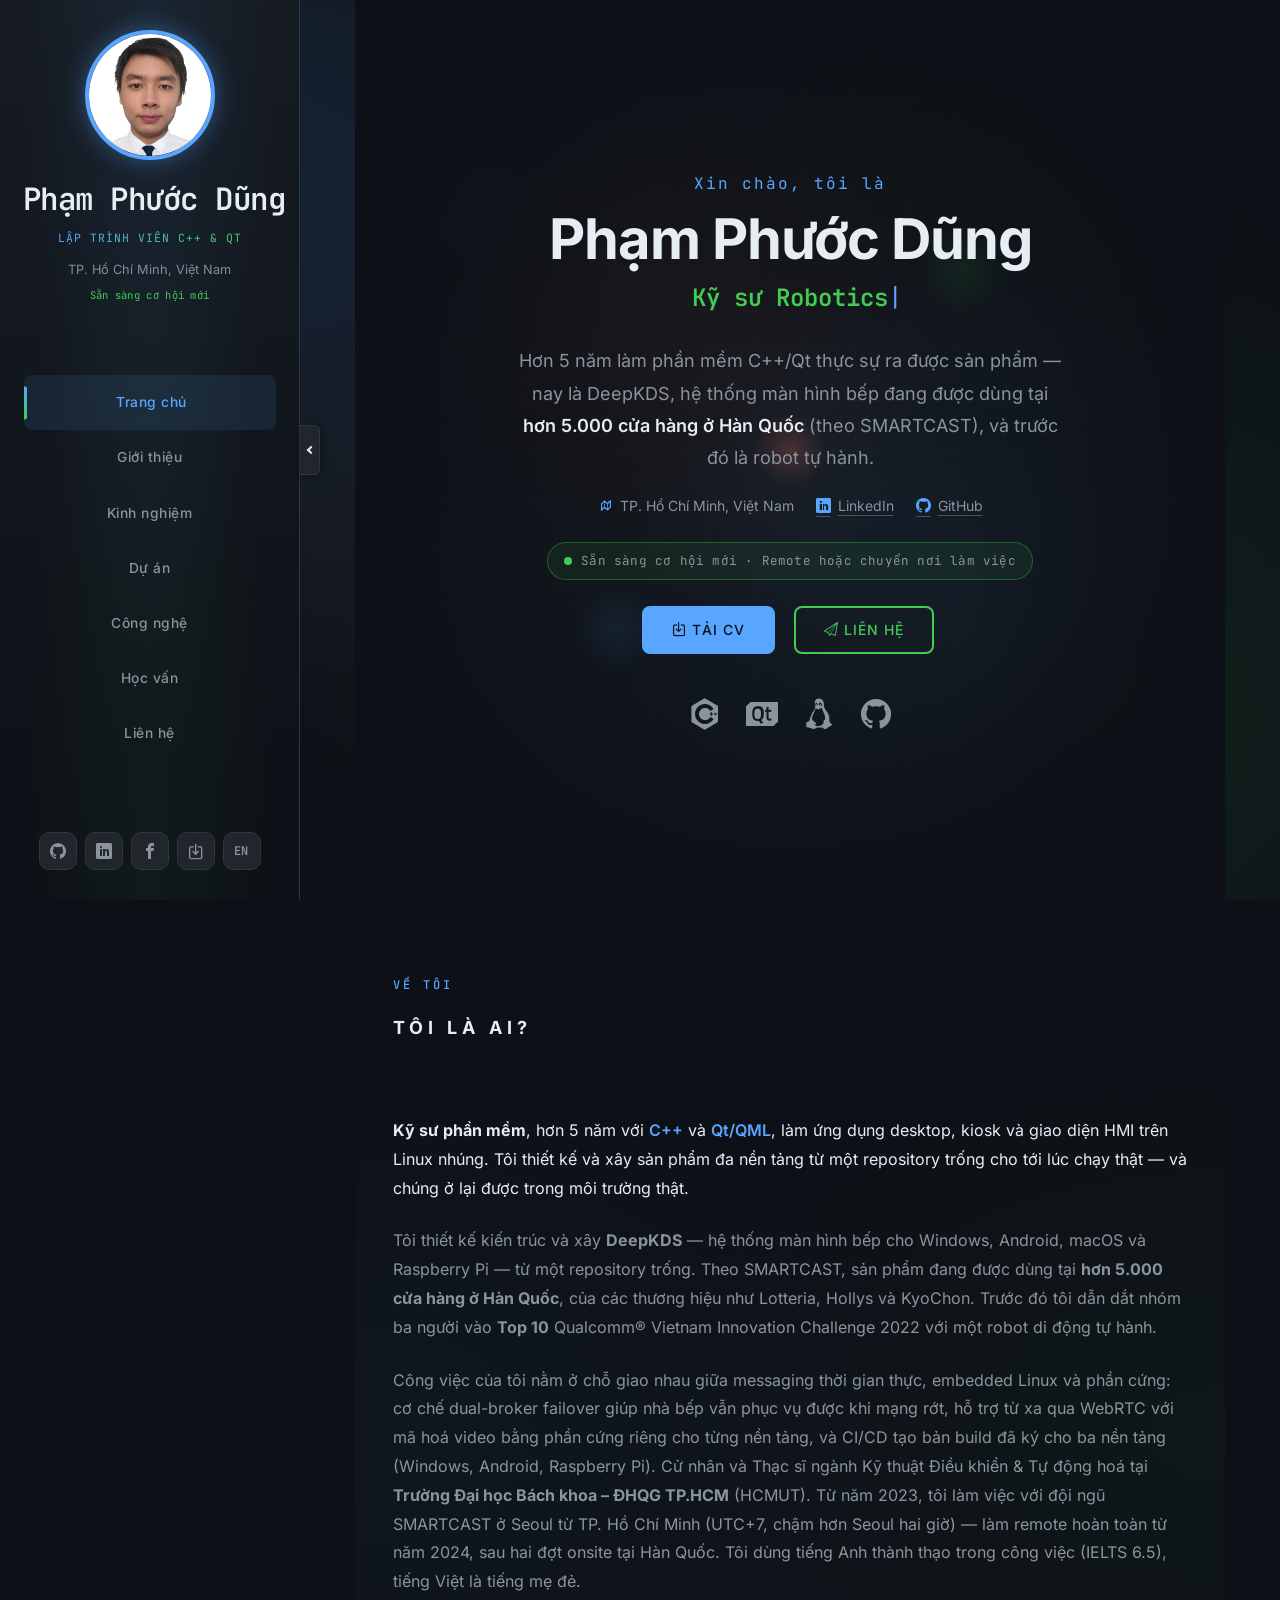
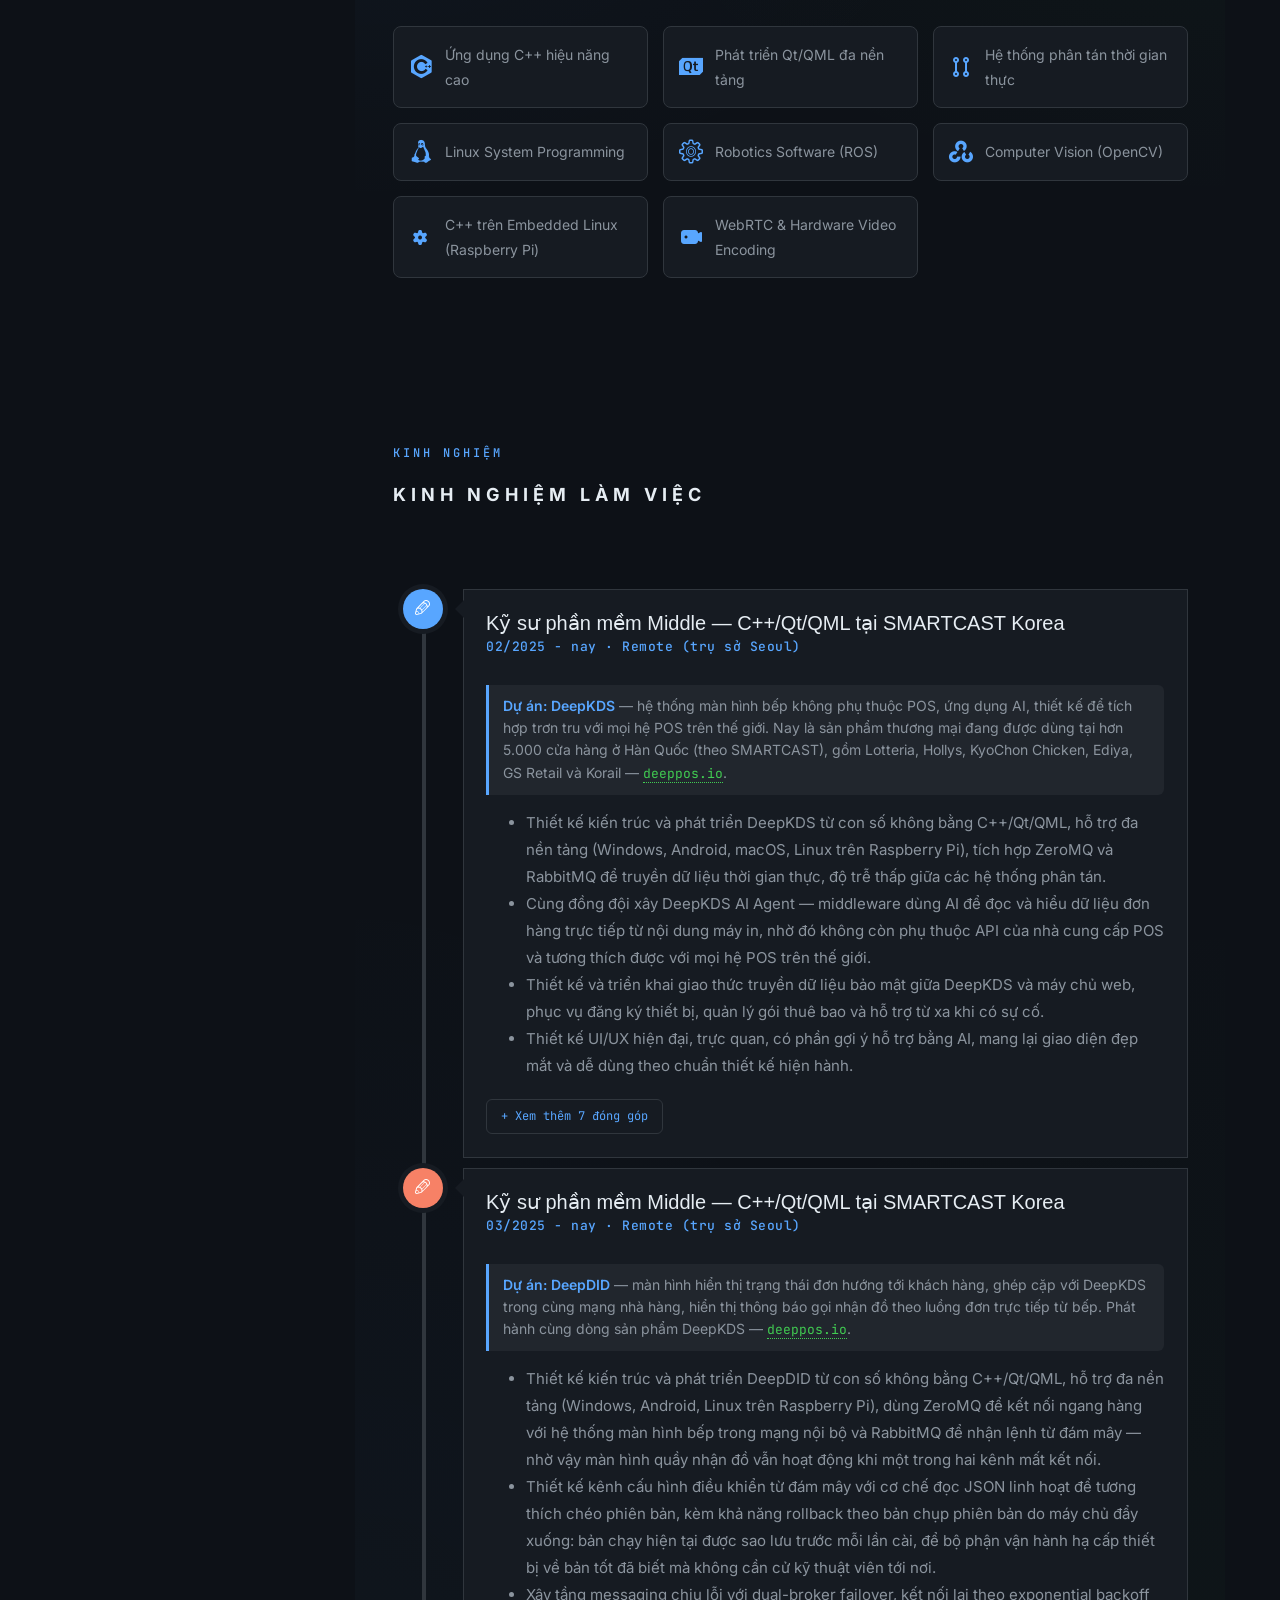
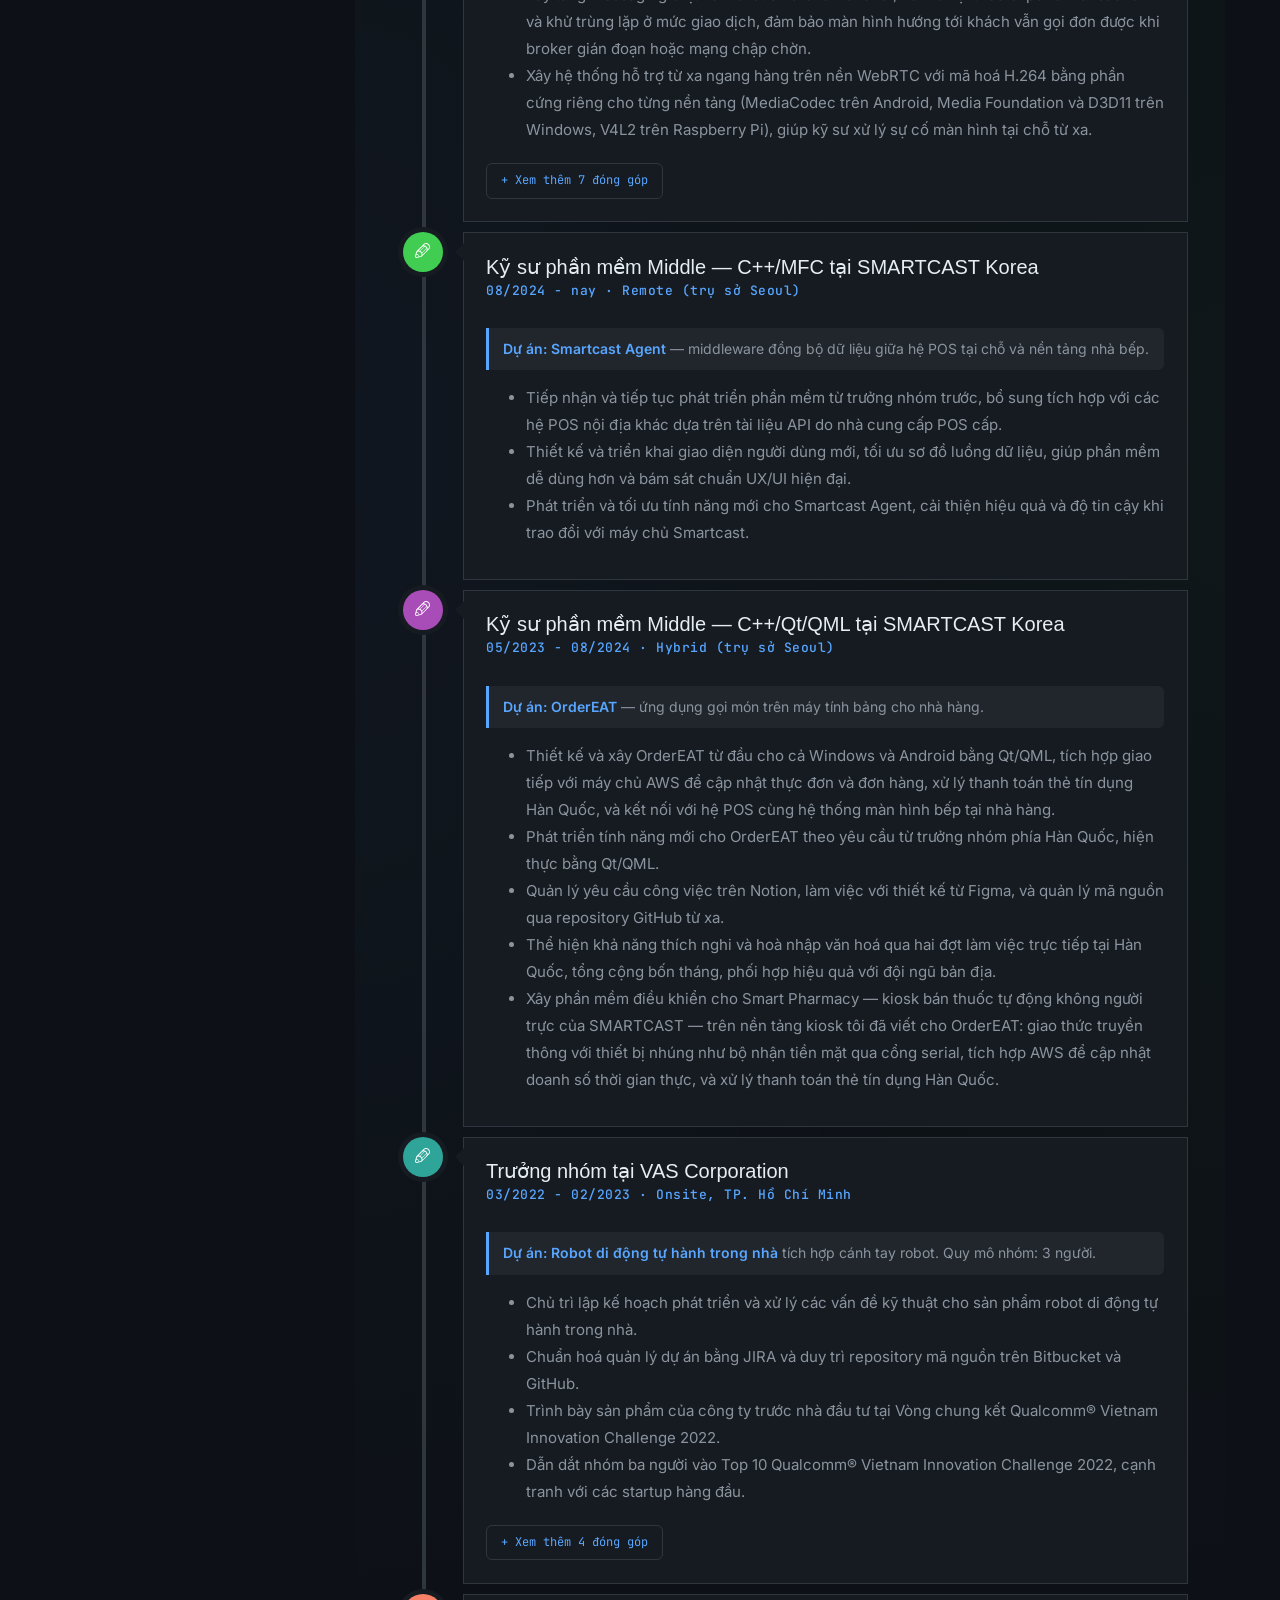
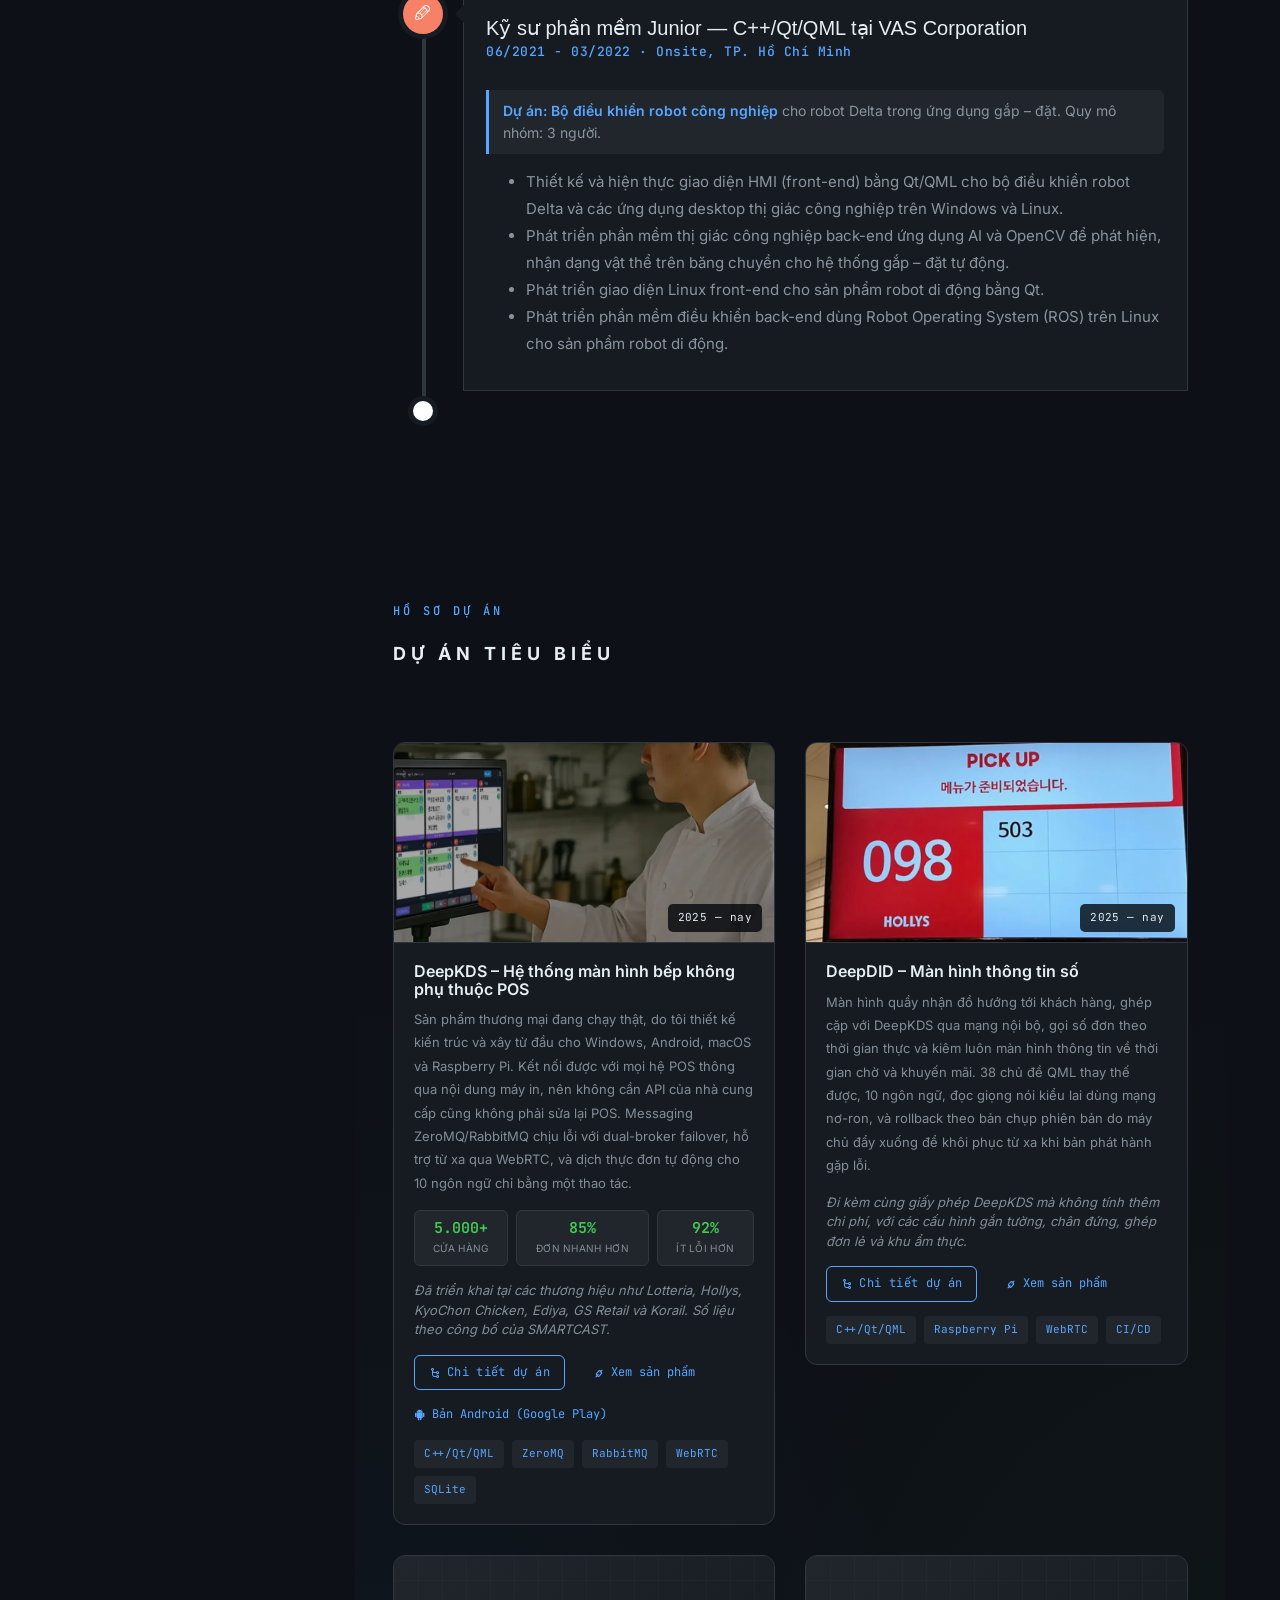
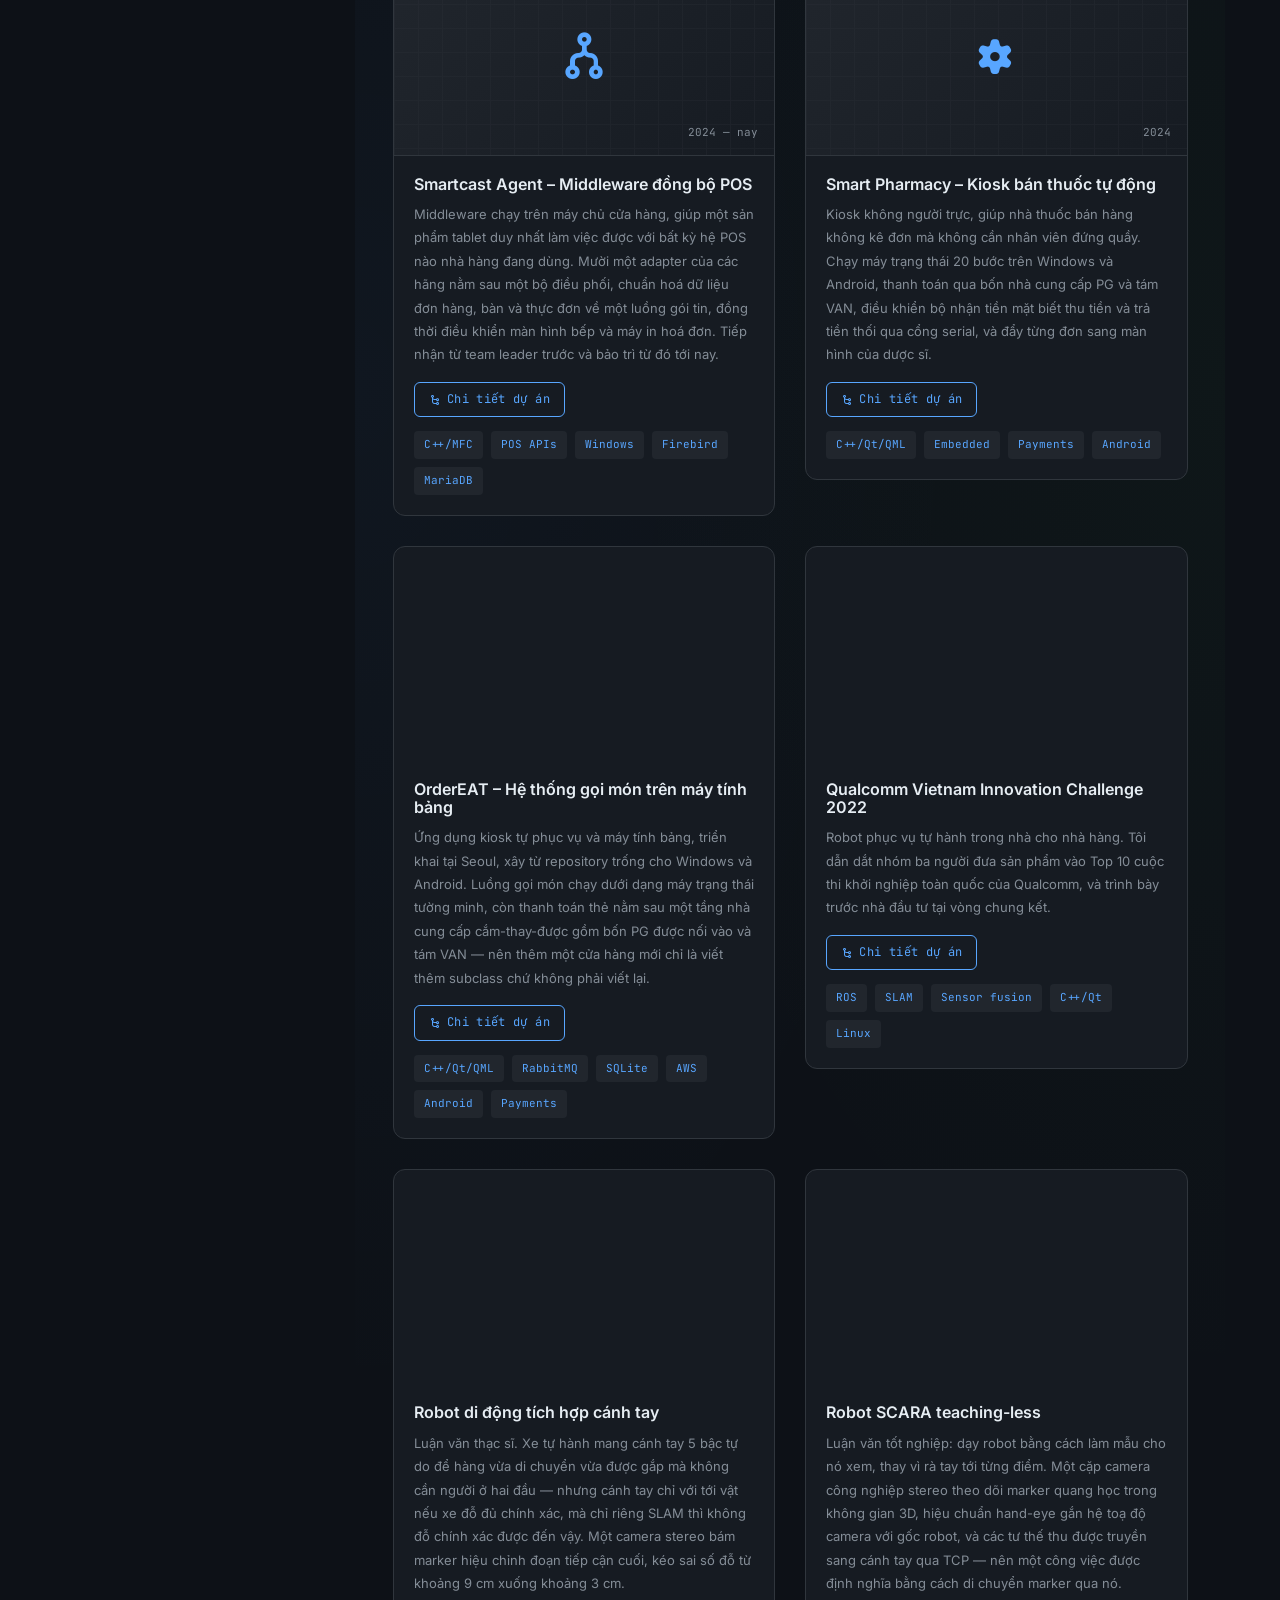
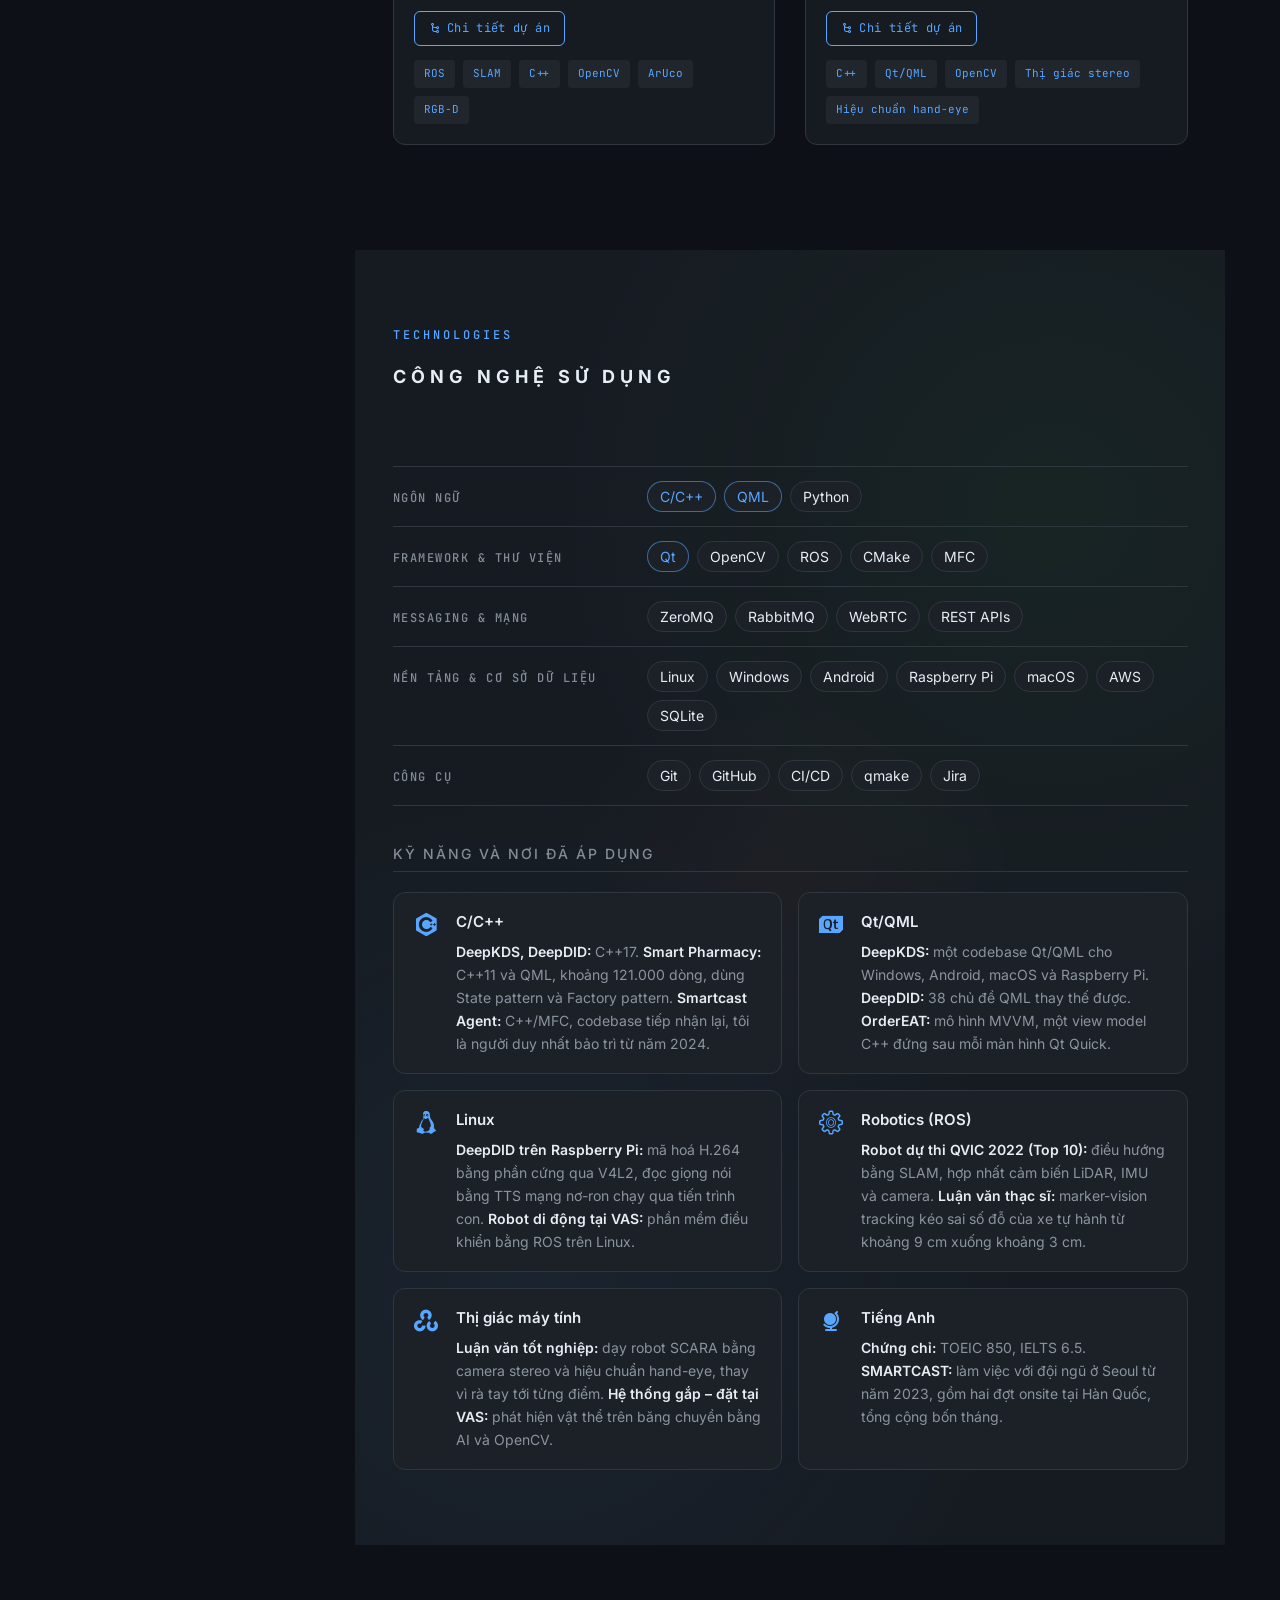
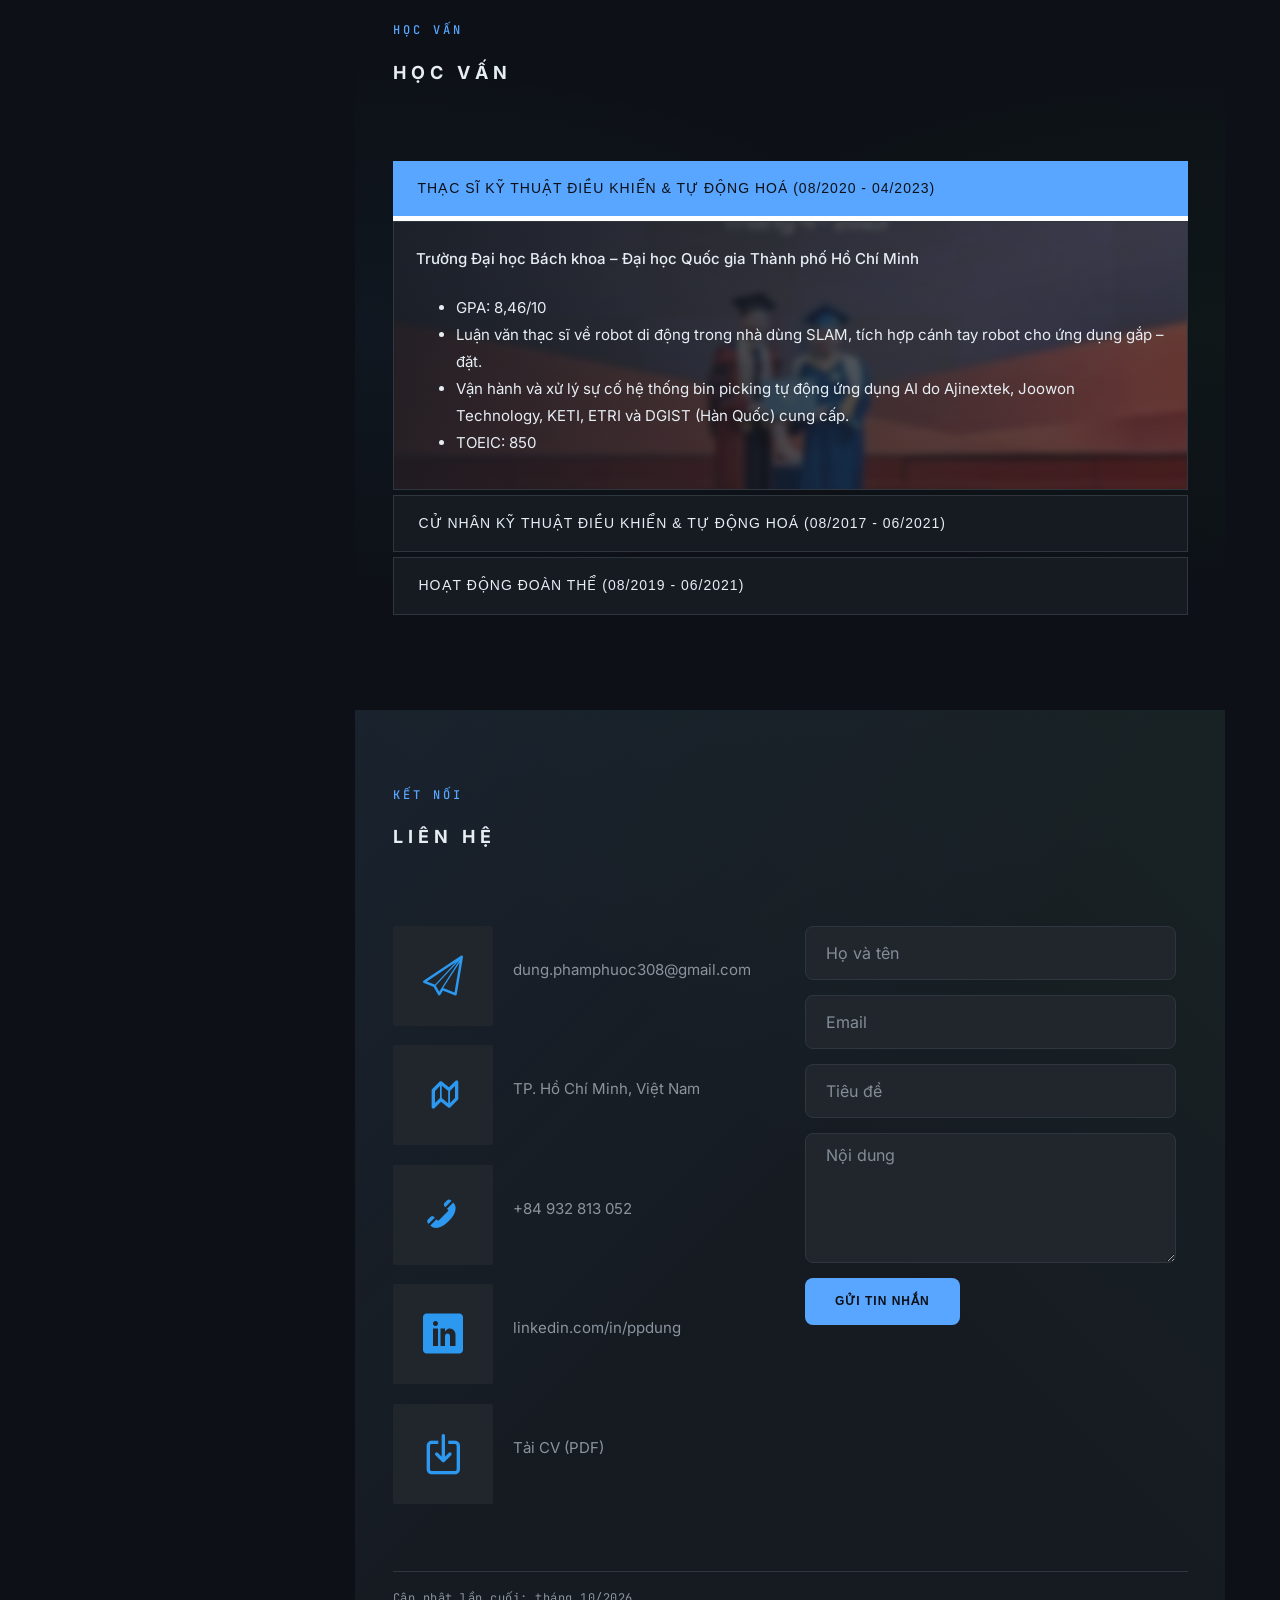
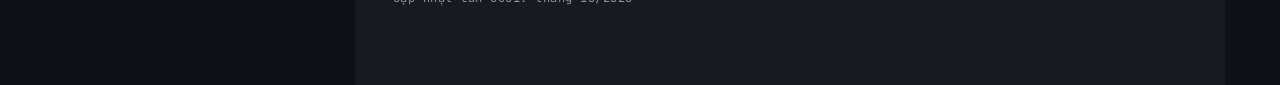
==== vi/index.html @ 4b52ed7d "Add a social card, site icons, secret scanning and clean CV metadata Social preview (seo_hr_search-0" ====
<!DOCTYPE HTML>
<html lang="vi">
	<head>
	<meta charset="utf-8">
	<!-- Google tag (gtag.js) -->
	<script async src="https://www.googletagmanager.com/gtag/js?id=G-0586HR4EGC"></script>
	<script>
		window.dataLayer = window.dataLayer || [];
		function gtag(){dataLayer.push(arguments);}
		gtag('js', new Date());
		gtag('config', 'G-0586HR4EGC');
	</script>

	<meta http-equiv="X-UA-Compatible" content="IE=edge">
	<title>Phạm Phước Dũng — Lập trình viên C++ / Qt, TP. Hồ Chí Minh</title>
	<meta name="viewport" content="width=device-width, initial-scale=1">
	<meta name="description" content="Lập trình viên C++/Qt, hơn 5 năm kinh nghiệm. Kỹ sư chính của DeepKDS, màn hình bếp tại hơn 5.000 cửa hàng Hàn Quốc (theo SMARTCAST). Sẵn sàng remote hoặc chuyển nơi làm việc." />
	<meta name="keywords" content="lập trình viên C++, lập trình viên Qt, lập trình QML, kỹ sư phần mềm, kỹ sư phần mềm nhúng, lập trình nhúng, lập trình đa nền tảng, phần mềm POS, hệ thống màn hình bếp, ZeroMQ, RabbitMQ, WebRTC, kỹ sư robot, ROS, SLAM, Embedded Linux, Raspberry Pi, TP Hồ Chí Minh, tuyển dụng C++, lap trinh vien C++, ky su phan mem nhung" />
	<meta name="robots" content="index, follow, max-image-preview:large, max-snippet:-1" />
	<meta name="author" content="Pham Phuoc Dung" />

	<meta name="theme-color" content="#0d1117" />
	<meta name="color-scheme" content="dark" />
	<link rel="canonical" href="https://ppdung.github.io/vi/" />
	<link rel="alternate" hreflang="en" href="https://ppdung.github.io/" />
	<link rel="alternate" hreflang="vi" href="https://ppdung.github.io/vi/" />
	<link rel="alternate" hreflang="x-default" href="https://ppdung.github.io/" />


	<!-- Facebook and Twitter integration -->
	<meta property="og:type" content="profile"/>
	<meta property="og:title" content="Phạm Phước Dũng | Lập trình viên C++ / Qt"/>
	<meta property="og:image" content="https://ppdung.github.io/images/og-cover.jpg"/>
	<meta property="og:image:type" content="image/jpeg"/>
	<meta property="og:image:width" content="1200"/>
	<meta property="og:image:height" content="630"/>
	<meta property="og:image:alt" content="Ảnh chân dung Phạm Phước Dũng kèm tên, chức danh C++ / Qt Developer và dòng giới thiệu: kỹ sư chính của DeepKDS, hệ thống màn hình bếp dùng tại hơn 5.000 cửa hàng Hàn Quốc (theo SMARTCAST)."/>
	<meta property="og:url" content="https://ppdung.github.io/vi/"/>
	<meta property="og:site_name" content="Pham Phuoc Dung Portfolio"/>
	<meta property="og:locale" content="vi_VN"/>
	<meta property="og:locale:alternate" content="en_US"/>
	<meta property="og:description" content="Kỹ sư phần mềm hơn 5 năm kinh nghiệm xây ứng dụng C++/Qt/QML đa nền tảng cho POS, tự động hoá nhà bếp và robot."/>
	<meta name="twitter:title" content="Phạm Phước Dũng | Lập trình viên C++ / Qt" />
	<meta name="twitter:description" content="Kỹ sư phần mềm hơn 5 năm kinh nghiệm xây ứng dụng C++/Qt/QML đa nền tảng cho POS, tự động hoá nhà bếp và robot." />
	<meta name="twitter:image" content="https://ppdung.github.io/images/og-cover.jpg" />
	<meta name="twitter:image:alt" content="Ảnh chân dung Phạm Phước Dũng kèm tên, chức danh C++ / Qt Developer và dòng giới thiệu: kỹ sư chính của DeepKDS, hệ thống màn hình bếp dùng tại hơn 5.000 cửa hàng Hàn Quốc (theo SMARTCAST)." />
	<meta name="twitter:url" content="https://ppdung.github.io/vi/" />
	<meta name="twitter:card" content="summary_large_image" />

	<link rel="shortcut icon" href="../images/favicon.ico">
	<link rel="apple-touch-icon" href="../apple-touch-icon.png">
	<link rel="manifest" href="../site.webmanifest">

	<!-- Structured data: tells search engines who this page is about -->
	<script type="application/ld+json">
	{
		"@context": "https://schema.org",
		"@type": "Person",
		"@id": "https://ppdung.github.io/#person",
		"name": "Phạm Phước Dũng",
		"alternateName": ["Pham Phuoc Dung", "Dũng Phạm Phước", "Dung Pham Phuoc", "Danny"],
		"url": "https://ppdung.github.io/",
		"image": "https://ppdung.github.io/images/about.jpg",
		"jobTitle": "Kỹ sư phần mềm Middle",
		"description": "Kỹ sư phần mềm hơn 5 năm kinh nghiệm xây ứng dụng C++/Qt/QML đa nền tảng cho POS, tự động hoá nhà bếp và robot.",
		"email": "mailto:dung.phamphuoc308@gmail.com",
		"telephone": "+84-932-813-052",
		"address": {
			"@type": "PostalAddress",
			"addressLocality": "Ho Chi Minh City",
			"addressCountry": "VN"
		},
		"worksFor": {
			"@type": "Organization",
			"name": "SMARTCAST Korea",
			"alternateName": "Smart Cast Co., Ltd.",
			"url": "https://smartcast.co.kr"
		},
		"alumniOf": {
			"@type": "CollegeOrUniversity",
			"name": "Trường Đại học Bách khoa - ĐHQG TP.HCM",
			"alternateName": ["HCMUT", "Ho Chi Minh City University of Technology", "Ho Chi Minh City University of Technology - VNUHCM"],
			"url": "https://hcmut.edu.vn",
			"sameAs": "https://en.wikipedia.org/wiki/Ho_Chi_Minh_City_University_of_Technology"
		},
		"knowsAbout": [
			"C++", "Qt", "Qt Quick", "QML", "Point of Sale Systems", "Kitchen Display Systems",
			"ZeroMQ", "RabbitMQ", "WebRTC", "Embedded Linux", "Raspberry Pi",
			"Robotics", "ROS", "SLAM", "Computer Vision", "OpenCV", "SQLite"
		],
		"knowsLanguage": [
			{ "@type": "Language", "name": "Vietnamese", "alternateName": "vi" },
			{ "@type": "Language", "name": "English", "alternateName": "en" }
		],
		"hasOccupation": {
			"@type": "Occupation",
			"name": "C++ / Qt Software Engineer",
			"occupationalCategory": "15-1252.00",
			"skills": "C++11/14/17, Qt, Qt Quick (QML), object-oriented design, multithreading, debugging, ZeroMQ, RabbitMQ, WebRTC, SQLite, embedded Linux, Raspberry Pi, Android, ROS, SLAM, OpenCV",
			"occupationLocation": [
				{ "@type": "City", "name": "Ho Chi Minh City" },
				{ "@type": "Country", "name": "Vietnam" },
				{ "@type": "Country", "name": "South Korea" }
			]
		},
		"seeks": {
			"@type": "Demand",
			"name": "Sẵn sàng cho các vị trí kỹ sư phần mềm C++/Qt và nhúng",
			"availability": "https://schema.org/InStock",
			"eligibleRegion": [
				{ "@type": "Country", "name": "Vietnam" },
				{ "@type": "Country", "name": "South Korea" },
				{ "@type": "Place", "name": "Remote / Worldwide" }
			]
		},
		"sameAs": [
			"https://github.com/ppdung",
			"https://www.linkedin.com/in/ppdung/",
			"https://www.youtube.com/@dungphamphuoc26",
			"https://www.facebook.com/PhuocDung.P/"
		]
	}
	</script>

	<!-- The page itself, so search engines can surface the CV download directly -->
	<script type="application/ld+json">
	{
		"@context": "https://schema.org",
		"@type": "ProfilePage",
		"name": "Phạm Phước Dũng — Lập trình viên C++ / Qt",
		"url": "https://ppdung.github.io/vi/",
		"inLanguage": "vi",
		"dateCreated": "2026-08-31",
		"dateModified": "2026-10-05",
		"mainEntity": { "@id": "https://ppdung.github.io/#person" },
		"significantLink": [
			"https://ppdung.github.io/CV_PhamPhuocDung.pdf",
			"https://www.deeppos.io/products/deepkds",
			"https://github.com/ppdung"
		]
	}
	</script>

	<!-- Icon fonts are subsetted and self-hosted (see css/icons.css). Preloading
	     them means font-display:block never reaches its block period. -->
	<link rel="preload" href="../fonts/icomoon/icomoon.woff2" as="font" type="font/woff2" crossorigin>
	<link rel="preload" href="../fonts/devicon/devicon.woff2" as="font" type="font/woff2" crossorigin>

	<!-- Text fonts: Inter and JetBrains Mono, served from this site. Inter is
	     deliberately not preloaded. With the preload, Chrome held the first
	     paint back by about a second in Lighthouse's mobile run (observed FCP
	     2.3 s against 1.3 s). Without it, the files still arrive before the
	     first paint on throttled 4G. -->
	<link rel="stylesheet" href="../css/fonts.css">
	<!-- Icon fonts: icomoon + devicon, subsetted -->
	<link rel="stylesheet" href="../css/icons.css">
	<!-- Bootstrap  -->
	<link rel="stylesheet" href="../css/bootstrap.css">
	<!-- Theme style  -->
	<link rel="stylesheet" href="../css/style.css">
	<!-- Every behaviour on the page, shared by both languages. Deferred: it
	     downloads alongside the CSS and runs once the document is parsed. -->
	<script defer src="../js/site.js"></script>

	</head>
	<body>
	<a href="#colorlib-main" class="skip-link">Bỏ qua, tới nội dung chính</a>
	<div class="read-progress" id="read-progress" role="presentation"></div>
	<button type="button" class="to-top" id="to-top" aria-label="Lên đầu trang" title="Lên đầu trang">
		<i class="icon-arrow-up" aria-hidden="true"></i>
	</button>
	<div id="colorlib-page">
		<!-- Sidebar Toggle Button - Outside container -->
		<button type="button" class="sidebar-toggle" id="sidebar-toggle" aria-controls="colorlib-aside" aria-expanded="true" aria-label="Thu gọn thanh bên" title="Thu gọn thanh bên"></button>

		<div class="container-wrap">
		<button type="button" class="js-colorlib-nav-toggle colorlib-nav-toggle" aria-expanded="false" aria-controls="colorlib-aside" aria-label="Menu điều hướng"><i aria-hidden="true"></i></button>
		<aside id="colorlib-aside" class="border">
			<!-- Drag Handle for resizing -->
			<div class="sidebar-drag-handle"></div>
			<div class="text-center">
				<picture class="author-img">
					<source srcset="../images/avatar.webp" type="image/webp">
					<img src="../images/avatar.jpg" alt="Phạm Phước Dũng, lập trình viên C++/Qt" width="400" height="505" decoding="async">
				</picture>
				<div id="colorlib-logo"><a href="./">Phạm Phước Dũng</a></div>
				<span class="position"><span class="position-text">Lập trình viên C++ &amp; Qt</span></span>
				<span class="location">TP. Hồ Chí Minh, Việt Nam</span>
				<span class="availability-note">Sẵn sàng cơ hội mới</span>
			</div>
			<nav id="colorlib-main-menu" class="navbar">
				<div id="navbar" class="collapse">
					<ul>
						<li class="active"><a href="./" data-nav-section="home">Trang chủ</a></li>
						<li><a href="#about" data-nav-section="about">Giới thiệu</a></li>
						<li><a href="#experience" data-nav-section="experience">Kinh nghiệm</a></li>
						<li><a href="#projects" data-nav-section="projects">Dự án</a></li>
						<li><a href="#tech-stack" data-nav-section="tech-stack">Công nghệ</a></li>
						<li><a href="#education" data-nav-section="education">Học vấn</a></li>
						<li><a href="#contact" data-nav-section="contact">Liên hệ</a></li>
					</ul>
				</div>
			</nav>

			<div class="colorlib-footer">
				<ul>
					<li><a href="https://github.com/ppdung" target="_blank" rel="noopener" aria-label="Trang GitHub"><i class="icon-github" aria-hidden="true"></i></a></li>
					<li><a href="https://www.linkedin.com/in/ppdung/" target="_blank" rel="noopener" aria-label="Trang LinkedIn"><i class="icon-linkedin2" aria-hidden="true"></i></a></li>
					<li><a href="https://www.facebook.com/PhuocDung.P/" target="_blank" rel="noopener" aria-label="Trang Facebook"><i class="icon-facebook2" aria-hidden="true"></i></a></li>
					<li><a href="../CV_PhamPhuocDung.pdf" download aria-label="Tải CV (PDF)" title="Tải CV"><i class="icon-download4" aria-hidden="true"></i></a></li>
					<li class="lang-switch"><a href="../" lang="en" hreflang="en" aria-label="EN &ndash; View this page in English" title="English"><span class="lang-code" aria-hidden="true">EN</span></a></li>
				</ul>
			</div>
		</aside>

		<main id="colorlib-main">
			<section id="colorlib-hero" data-section="home">
				<!-- Animated Particles Background -->
				<div class="particles-container">
					<div class="particle"></div>
					<div class="particle"></div>
					<div class="particle"></div>
					<div class="particle"></div>
					<div class="particle"></div>
					<div class="particle"></div>
					<div class="particle"></div>
					<div class="particle"></div>
					<div class="particle"></div>
					<div class="particle"></div>
					<div class="particle"></div>
					<div class="particle"></div>
				</div>
				<!-- Grid Lines Background -->
				<div class="grid-background"></div>
				<div class="hero-content">
					<div class="hero-overlay"></div>
					<div class="container-fluid">
						<div class="row">
							<div class="col-md-8 col-md-offset-2 col-sm-12 col-xs-12 slider-text">
								<div class="slider-text-inner">
									<div class="desc hero-desc">
										<span class="hero-greeting">Xin chào, tôi là</span>
										<h1 class="hero-name">Phạm Phước Dũng</h1>
										<h2 class="hero-typing">
											<span data-nosnippet>
												<span class="hero-roles sr-only"><span>Lập trình viên C++</span>, <span>Lập trình viên Qt/QML</span>, <span>Kỹ sư Robotics</span>, <span>Kiến trúc sư phần mềm</span></span>
												<span class="hero-typed" aria-hidden="true">Lập trình viên C++</span>
											</span>
										</h2>
										<p class="hero-tagline">Hơn 5 năm làm phần mềm C++/Qt thực sự ra được sản phẩm &mdash; nay là DeepKDS, hệ thống màn hình bếp đang được dùng tại <strong>hơn 5.000 cửa hàng ở Hàn Quốc</strong> (theo SMARTCAST), và trước đó là robot tự hành.</p>
										<p class="hero-meta">
											<span class="hero-meta__item"><i class="icon-map" aria-hidden="true"></i> TP. Hồ Chí Minh, Việt Nam</span>
											<a class="hero-meta__item" href="https://www.linkedin.com/in/ppdung/" target="_blank" rel="noopener"><i class="icon-linkedin2" aria-hidden="true"></i> LinkedIn</a>
											<a class="hero-meta__item" href="https://github.com/ppdung" target="_blank" rel="noopener"><i class="icon-github" aria-hidden="true"></i> GitHub</a>
										</p>
										<p class="hero-availability">
											<span class="status-dot" aria-hidden="true"></span>
											Sẵn sàng cơ hội mới &middot; Remote hoặc chuyển nơi làm việc
										</p>
										<div class="hero-buttons">
											<a href="../CV_PhamPhuocDung.pdf" class="btn btn-primary btn-cv" download>
												<i class="icon-download4" aria-hidden="true"></i> Tải CV
											</a>
											<a href="#contact" data-nav-section="contact" class="btn btn-outline btn-contact">
												<i class="icon-paperplane" aria-hidden="true"></i> Liên hệ
											</a>
										</div>
										<div class="hero-tech-icons">
											<i class="devicon-cplusplus-plain" aria-hidden="true" title="C++"></i>
											<i class="devicon-qt-original" aria-hidden="true" title="Qt"></i>
											<i class="devicon-linux-plain" aria-hidden="true" title="Linux"></i>
											<a href="https://github.com/ppdung" target="_blank" rel="noopener" aria-label="Trang GitHub" title="GitHub"><i class="devicon-github-original" aria-hidden="true"></i></a>
										</div>
									</div>
								</div>
							</div>
						</div>
					</div>
				</div>
			</section>

			<section id="about" class="colorlib-about" data-section="about">
				<div class="colorlib-narrow-content">
					<div class="row">
						<div class="col-md-12">
							<div class="row row-bottom-padded-sm animate-box" data-animate-effect="fadeInLeft">
								<div class="col-md-12">
									<div class="about-desc">
										<span class="heading-meta">Về tôi</span>
										<h2 class="colorlib-heading">Tôi là ai?</h2>
										<p class="about-intro">
											<strong>Kỹ sư phần mềm</strong>, hơn 5 năm với <span class="highlight">C++</span> và <span class="highlight">Qt/QML</span>, làm ứng dụng desktop, kiosk và giao diện HMI trên Linux nhúng. Tôi thiết kế và xây sản phẩm đa nền tảng từ một repository trống cho tới lúc chạy thật &mdash; và chúng ở lại được trong môi trường thật.
										</p>
										<p>
											Tôi thiết kế kiến trúc và xây <strong>DeepKDS</strong> &mdash; hệ thống màn hình bếp cho Windows, Android, macOS và Raspberry Pi &mdash; từ một repository trống. Theo SMARTCAST, sản phẩm đang được dùng tại <strong>hơn 5.000 cửa hàng ở Hàn Quốc</strong>, của các thương hiệu như Lotteria, Hollys và KyoChon. Trước đó tôi dẫn dắt nhóm ba người vào <strong>Top 10</strong> Qualcomm&reg; Vietnam Innovation Challenge 2022 với một robot di động tự hành.
										</p>
										<p>
											Công việc của tôi nằm ở chỗ giao nhau giữa messaging thời gian thực, embedded Linux và phần cứng: cơ chế dual-broker failover giúp nhà bếp vẫn phục vụ được khi mạng rớt, hỗ trợ từ xa qua WebRTC với mã hoá video bằng phần cứng riêng cho từng nền tảng, và CI/CD tạo bản build đã ký cho ba nền tảng (Windows, Android, Raspberry Pi). Cử nhân và Thạc sĩ ngành Kỹ thuật Điều khiển &amp; Tự động hoá tại <strong>Trường Đại học Bách khoa &ndash; ĐHQG TP.HCM</strong> (HCMUT). Từ năm 2023, tôi làm việc với đội ngũ SMARTCAST ở Seoul từ TP. Hồ Chí Minh (UTC+7, chậm hơn Seoul hai giờ) &mdash; làm remote hoàn toàn từ năm 2024, sau hai đợt onsite tại Hàn Quốc. Tôi dùng tiếng Anh thành thạo trong công việc (IELTS 6.5), tiếng Việt là tiếng mẹ đẻ.
										</p>
										<div class="about-highlights">
											<div class="highlight-item">
												<i class="devicon-cplusplus-plain" aria-hidden="true"></i>
												<span>Ứng dụng C++ hiệu năng cao</span>
											</div>
											<div class="highlight-item">
												<i class="devicon-qt-original" aria-hidden="true"></i>
												<span>Phát triển Qt/QML đa nền tảng</span>
											</div>
											<div class="highlight-item">
												<i class="icon-flow-parallel" aria-hidden="true"></i>
												<span>Hệ thống phân tán thời gian thực</span>
											</div>
											<div class="highlight-item">
												<i class="devicon-linux-plain" aria-hidden="true"></i>
												<span>Linux System Programming</span>
											</div>
											<div class="highlight-item">
												<i class="icon-settings" aria-hidden="true"></i>
												<span>Robotics Software (ROS)</span>
											</div>
											<div class="highlight-item">
												<i class="devicon-opencv-plain" aria-hidden="true"></i>
												<span>Computer Vision (OpenCV)</span>
											</div>
											<div class="highlight-item">
												<i class="icon-cog" aria-hidden="true"></i>
												<span>C++ trên Embedded Linux (Raspberry Pi)</span>
											</div>
											<div class="highlight-item">
												<i class="icon-video" aria-hidden="true"></i>
												<span>WebRTC &amp; Hardware Video Encoding</span>
											</div>
										</div>
									</div>
								</div>
							</div>
						</div>
					</div>
				</div>
			</section>

			<section id="experience" class="colorlib-experience" data-section="experience">
				<div class="colorlib-narrow-content">
					<div class="row">
						<div class="col-md-6 col-md-offset-3 col-md-pull-3 animate-box" data-animate-effect="fadeInLeft">
							<span class="heading-meta">Kinh nghiệm</span>
							<h2 class="colorlib-heading animate-box">Kinh nghiệm làm việc</h2>
						</div>
					</div>
					<div class="row">
						<div class="col-md-12">
				         <div class="timeline-centered">

							<article class="timeline-entry animate-box" data-animate-effect="fadeInRight">
					            <div class="timeline-entry-inner">

					               <div class="timeline-icon color-1">
					                  <i class="icon-pen2" aria-hidden="true"></i>
					               </div>

					               <div class="timeline-label">
					                  <h3>Kỹ sư phần mềm Middle &mdash; C++/Qt/QML tại SMARTCAST Korea <span>02/2025 - nay &middot; Remote&nbsp;(trụ&nbsp;sở&nbsp;Seoul)</span></h3>
									  <p class="timeline-project"><strong>Dự án: DeepKDS</strong> &mdash; hệ thống màn hình bếp không phụ thuộc POS, ứng dụng AI, thiết kế để tích hợp trơn tru với mọi hệ POS trên thế giới. Nay là sản phẩm thương mại đang được dùng tại hơn 5.000 cửa hàng ở Hàn Quốc (theo SMARTCAST), gồm Lotteria, Hollys, KyoChon Chicken, Ediya, GS Retail và Korail &mdash; <a href="https://www.deeppos.io/products/deepkds" target="_blank" rel="noopener" aria-label="deeppos.io: DeepKDS">deeppos.io</a>.</p>
									  <ul>
										<li>Thiết kế kiến trúc và phát triển DeepKDS từ con số không bằng C++/Qt/QML, hỗ trợ đa nền tảng (Windows, Android, macOS, Linux trên Raspberry Pi), tích hợp ZeroMQ và RabbitMQ để truyền dữ liệu thời gian thực, độ trễ thấp giữa các hệ thống phân tán.</li>
										<li>Cùng đồng đội xây DeepKDS AI Agent &mdash; middleware dùng AI để đọc và hiểu dữ liệu đơn hàng trực tiếp từ nội dung máy in, nhờ đó không còn phụ thuộc API của nhà cung cấp POS và tương thích được với mọi hệ POS trên thế giới.</li>
										<li>Thiết kế và triển khai giao thức truyền dữ liệu bảo mật giữa DeepKDS và máy chủ web, phục vụ đăng ký thiết bị, quản lý gói thuê bao và hỗ trợ từ xa khi có sự cố.</li>
										<li>Thiết kế UI/UX hiện đại, trực quan, có phần gợi ý hỗ trợ bằng AI, mang lại giao diện đẹp mắt và dễ dùng theo chuẩn thiết kế hiện hành.</li>
										<li>Xây hệ thống điều khiển từ xa và chia sẻ màn hình ngang hàng trên nền WebRTC, mã hoá H.264 tăng tốc bằng phần cứng riêng cho từng nền tảng (MediaCodec, Media Foundation, V4L2, x264), giúp kỹ sư hỗ trợ xử lý sự cố tại cửa hàng mà không cần cử người tới nơi.</li>
										<li>Xây tầng messaging chịu lỗi với dual-broker failover, kết nối lại theo exponential backoff và khử trùng lặp ở mức giao dịch, đảm bảo màn hình bếp vẫn phục vụ đơn khi broker gián đoạn hoặc mạng chập chờn &mdash; điều rất thường gặp trong môi trường nhà hàng.</li>
										<li>Triển khai đa ngôn ngữ đầy đủ cho 10 ngôn ngữ kèm dịch thực đơn tự động, để một bản build duy nhất phục vụ được nhà hàng ở nhiều quốc gia mà không phải duy trì nhánh riêng cho từng nơi.</li>
										<li>Tích hợp thiết bị ngoại vi và dịch vụ bên thứ ba: giao thức chuông gọi khách qua cổng serial, máy in hoá đơn nhiệt, đọc số đơn bằng giọng nói, và Kakao AlimTalk để gửi thông báo tự động cho khách.</li>
										<li>Tối ưu lưu trữ dữ liệu trên thiết bị bằng SQLite với write-ahead logging, truy vấn có chỉ mục và chính sách dọn dữ liệu tự động, giữ hiệu năng ổn định trên phần cứng nhúng công suất thấp chạy dài ngày.</li>
										<li>Bổ sung hệ thống log phân loại theo nhóm và báo cáo crash có giải mã symbol để gỡ lỗi sau sự cố (post-mortem debugging), giúp truy nguyên nhanh nguyên nhân lỗi ở hiện trường trên nhiều môi trường triển khai khác nhau.</li>
										<li>Thiết lập pipeline CI/CD đa nền tảng tạo bản build đã ký, đóng gói đầy đủ cho Windows, Android và Raspberry Pi, rút ngắn thời gian phát hành và loại bỏ lỗi đóng gói thủ công.</li>
									</ul>
					               </div>
					            </div>
					         </article>

					         <article class="timeline-entry animate-box" data-animate-effect="fadeInLeft">
					            <div class="timeline-entry-inner">

					               <div class="timeline-icon color-2">
					                  <i class="icon-pen2" aria-hidden="true"></i>
					               </div>

					               <div class="timeline-label">
					                  <h3>Kỹ sư phần mềm Middle &mdash; C++/Qt/QML tại SMARTCAST Korea <span>03/2025 - nay &middot; Remote&nbsp;(trụ&nbsp;sở&nbsp;Seoul)</span></h3>
									  <p class="timeline-project"><strong>Dự án: DeepDID</strong> &mdash; màn hình hiển thị trạng thái đơn hướng tới khách hàng, ghép cặp với DeepKDS trong cùng mạng nhà hàng, hiển thị thông báo gọi nhận đồ theo luồng đơn trực tiếp từ bếp. Phát hành cùng dòng sản phẩm DeepKDS &mdash; <a href="https://www.deeppos.io/products/deepdid" target="_blank" rel="noopener" aria-label="deeppos.io: DeepDID">deeppos.io</a>.</p>
									  <ul>
										<li>Thiết kế kiến trúc và phát triển DeepDID từ con số không bằng C++/Qt/QML, hỗ trợ đa nền tảng (Windows, Android, Linux trên Raspberry Pi), dùng ZeroMQ để kết nối ngang hàng với hệ thống màn hình bếp trong mạng nội bộ và RabbitMQ để nhận lệnh từ đám mây &mdash; nhờ vậy màn hình quầy nhận đồ vẫn hoạt động khi một trong hai kênh mất kết nối.</li>
										<li>Thiết kế kênh cấu hình điều khiển từ đám mây với cơ chế đọc JSON linh hoạt để tương thích chéo phiên bản, kèm khả năng rollback theo bản chụp phiên bản do máy chủ đẩy xuống: bản chạy hiện tại được sao lưu trước mỗi lần cài, để bộ phận vận hành hạ cấp thiết bị về bản tốt đã biết mà không cần cử kỹ thuật viên tới nơi.</li>
										<li>Xây tầng messaging chịu lỗi với dual-broker failover, kết nối lại theo exponential backoff và khử trùng lặp ở mức giao dịch, đảm bảo màn hình hướng tới khách vẫn gọi đơn được khi broker gián đoạn hoặc mạng chập chờn.</li>
										<li>Xây hệ thống hỗ trợ từ xa ngang hàng trên nền WebRTC với mã hoá H.264 bằng phần cứng riêng cho từng nền tảng (MediaCodec trên Android, Media Foundation và D3D11 trên Windows, V4L2 trên Raspberry Pi), giúp kỹ sư xử lý sự cố màn hình tại chỗ từ xa.</li>
										<li>Thiết kế cơ chế công tắc tổng mặc định tắt cho mọi khả năng hỗ trợ từ xa cần đồng ý (xem màn hình, truyền tệp, đồng bộ clipboard), lưu trong SQLite và điều khiển được cả từ bảng quản trị trên thiết bị lẫn từ kênh cấu hình đám mây &mdash; nghĩa là không ai quan sát được cửa hàng từ xa cho tới khi người vận hành chủ động cho phép.</li>
										<li>Xây bộ đọc thông báo bằng giọng nói kiểu lai với hai engine thay thế được cho nhau &mdash; dùng API giọng nói của hệ điều hành ở nơi có sẵn, và chạy tiến trình con tới một binary TTS mạng nơ-ron trên các bản Raspberry Pi gốc vốn không có &mdash; cho ra giọng đọc đơn tự nhiên trên phần cứng không sẵn ngăn xếp âm thanh hệ thống.</li>
										<li>Triển khai tầng hiển thị hướng tới khách hàng theo dạng hệ thống chủ đề thay thế được, gồm ba mươi tám chủ đề QML, mười bản dịch ngôn ngữ, bộ xoay vòng quảng cáo video và hình ảnh, cùng khả năng đổi nóng bố cục kiosk ngang &ndash; dọc theo lệnh từ máy chủ, để một bản build phục vụ được các thương hiệu có màn hình và ngôn ngữ hoàn toàn khác nhau.</li>
										<li>Tối ưu lưu cấu hình trên thiết bị quanh SQLite với ngữ nghĩa upsert và lộ trình migration bất biến, có cờ đánh dấu, chuyển từ kho INI cũ sang &mdash; giữ thao tác đổi cấu hình mượt trên phần cứng nhúng công suất thấp mà vẫn an toàn khi nâng cấp nhờ tiến hoá schema từng bước.</li>
										<li>Đáp ứng yêu cầu của Google Play cho gói Android bằng cách nâng target SDK lên mức bắt buộc hiện hành và build lại cả binary ứng dụng lẫn các thư viện OpenSSL đi kèm với căn chỉnh page-size 16&nbsp;KB cho arm64, kiểm tra căn chỉnh segment trước mỗi lần phát hành để ứng dụng vẫn cài được trên thiết bị dùng page size mới.</li>
										<li>Bổ sung log xoay vòng theo ngày, log heartbeat có giới hạn tần suất để kiosk chạy dài ngày không lấp đầy bộ nhớ, dấu phiên bản ghi lúc khởi động để đối chiếu log thu ở hiện trường với đúng bản build, và cơ chế khoá một tiến trình bằng shared memory để hai tiến trình giao diện không tranh nhau framebuffer.</li>
										<li>Thiết lập pipeline CI/CD đa nền tảng trên Gitea Actions tự vận hành, tạo bản build riêng cho Windows, Android và Raspberry Pi, có kiểm tra khớp phiên bản giữa tag và mã nguồn, tự dò bố cục cài đặt của Qt, MinGW và Android NDK trên các máy chạy build.</li>
									</ul>
					               </div>
					            </div>
					         </article>

					         <article class="timeline-entry animate-box" data-animate-effect="fadeInRight">
					            <div class="timeline-entry-inner">

					               <div class="timeline-icon color-3">
					                  <i class="icon-pen2" aria-hidden="true"></i>
					               </div>

					               <div class="timeline-label">
					                  <h3>Kỹ sư phần mềm Middle &mdash; C++/MFC tại SMARTCAST Korea <span>08/2024 - nay &middot; Remote&nbsp;(trụ&nbsp;sở&nbsp;Seoul)</span></h3>
									  <p class="timeline-project"><strong>Dự án: Smartcast Agent</strong> &mdash; middleware đồng bộ dữ liệu giữa hệ POS tại chỗ và nền tảng nhà bếp.</p>
									  <ul>
										<li>Tiếp nhận và tiếp tục phát triển phần mềm từ trưởng nhóm trước, bổ sung tích hợp với các hệ POS nội địa khác dựa trên tài liệu API do nhà cung cấp POS cấp.</li>
										<li>Thiết kế và triển khai giao diện người dùng mới, tối ưu sơ đồ luồng dữ liệu, giúp phần mềm dễ dùng hơn và bám sát chuẩn UX/UI hiện đại.</li>
										<li>Phát triển và tối ưu tính năng mới cho Smartcast Agent, cải thiện hiệu quả và độ tin cậy khi trao đổi với máy chủ Smartcast.</li>
									</ul>
					               </div>
					            </div>
					         </article>

					         <article class="timeline-entry animate-box" data-animate-effect="fadeInLeft">
					            <div class="timeline-entry-inner">

					               <div class="timeline-icon color-4">
					                  <i class="icon-pen2" aria-hidden="true"></i>
					               </div>

					               <div class="timeline-label">
					                  <h3>Kỹ sư phần mềm Middle &mdash; C++/Qt/QML tại SMARTCAST Korea <span>05/2023 - 08/2024 &middot; Hybrid&nbsp;(trụ&nbsp;sở&nbsp;Seoul)</span></h3>
									  <p class="timeline-project"><strong>Dự án: OrderEAT</strong> &mdash; ứng dụng gọi món trên máy tính bảng cho nhà hàng.</p>
									  <ul>
										<li>Thiết kế và xây OrderEAT từ đầu cho cả Windows và Android bằng Qt/QML, tích hợp giao tiếp với máy chủ AWS để cập nhật thực đơn và đơn hàng, xử lý thanh toán thẻ tín dụng Hàn Quốc, và kết nối với hệ POS cùng hệ thống màn hình bếp tại nhà hàng.</li>
										<li>Phát triển tính năng mới cho OrderEAT theo yêu cầu từ trưởng nhóm phía Hàn Quốc, hiện thực bằng Qt/QML.</li>
										<li>Quản lý yêu cầu công việc trên Notion, làm việc với thiết kế từ Figma, và quản lý mã nguồn qua repository GitHub từ xa.</li>
										<li>Thể hiện khả năng thích nghi và hoà nhập văn hoá qua hai đợt làm việc trực tiếp tại Hàn Quốc, tổng cộng bốn tháng, phối hợp hiệu quả với đội ngũ bản địa.</li>
										<li>Xây phần mềm điều khiển cho Smart Pharmacy &mdash; kiosk bán thuốc tự động không người trực của SMARTCAST &mdash; trên nền tảng kiosk tôi đã viết cho OrderEAT: giao thức truyền thông với thiết bị nhúng như bộ nhận tiền mặt qua cổng serial, tích hợp AWS để cập nhật doanh số thời gian thực, và xử lý thanh toán thẻ tín dụng Hàn Quốc.</li>
									</ul>
					               </div>
					            </div>
					         </article>

					         <article class="timeline-entry animate-box" data-animate-effect="fadeInLeft">
					            <div class="timeline-entry-inner">

					               <div class="timeline-icon color-5">
					                  <i class="icon-pen2" aria-hidden="true"></i>
					               </div>

					               <div class="timeline-label">
					                  <h3>Trưởng nhóm tại VAS Corporation <span>03/2022 - 02/2023 &middot; Onsite, TP.&nbsp;Hồ&nbsp;Chí&nbsp;Minh</span></h3>
									  <p class="timeline-project"><strong>Dự án: Robot di động tự hành trong nhà</strong> tích hợp cánh tay robot. Quy mô nhóm: 3 người.</p>
									  <ul>
										<li>Chủ trì lập kế hoạch phát triển và xử lý các vấn đề kỹ thuật cho sản phẩm robot di động tự hành trong nhà.</li>
										<li>Chuẩn hoá quản lý dự án bằng JIRA và duy trì repository mã nguồn trên Bitbucket và GitHub.</li>
										<li>Trình bày sản phẩm của công ty trước nhà đầu tư tại Vòng chung kết Qualcomm&reg; Vietnam Innovation Challenge 2022.</li>
										<li>Dẫn dắt nhóm ba người vào Top 10 Qualcomm&reg; Vietnam Innovation Challenge 2022, cạnh tranh với các startup hàng đầu.</li>
										<li>Phối hợp với các nhóm liên chức năng (phần cứng và phần mềm nhúng) để bàn giao sản phẩm robot di động đúng tiến độ.</li>
										<li>Nghiên cứu và hiện thực robot di động tự hành trong nhà tích hợp cánh tay robot cho các tác vụ thao tác nâng cao.</li>
										<li>Phát triển hệ thống điều hướng tự hành dùng SLAM, cho phép lập bản đồ và định vị trong nhà hiệu quả.</li>
										<li>Ứng dụng hợp nhất cảm biến (LiDAR, IMU, camera) để nâng cao tính an toàn và độ tin cậy khi điều hướng.</li>
									</ul>
					               </div>
					            </div>
					         </article>


					         <article class="timeline-entry animate-box" data-animate-effect="fadeInRight">
					            <div class="timeline-entry-inner">
					               <div class="timeline-icon color-2">
					                  <i class="icon-pen2" aria-hidden="true"></i>
					               </div>
					               <div class="timeline-label">
					               	<h3>Kỹ sư phần mềm Junior &mdash; C++/Qt/QML tại VAS Corporation <span>06/2021 - 03/2022 &middot; Onsite, TP.&nbsp;Hồ&nbsp;Chí&nbsp;Minh</span></h3>
									   <p class="timeline-project"><strong>Dự án: Bộ điều khiển robot công nghiệp</strong> cho robot Delta trong ứng dụng gắp &ndash; đặt. Quy mô nhóm: 3 người.</p>
									   <ul>
										<li>Thiết kế và hiện thực giao diện HMI (front-end) bằng Qt/QML cho bộ điều khiển robot Delta và các ứng dụng desktop thị giác công nghiệp trên Windows và Linux.</li>
										<li>Phát triển phần mềm thị giác công nghiệp back-end ứng dụng AI và OpenCV để phát hiện, nhận dạng vật thể trên băng chuyền cho hệ thống gắp &ndash; đặt tự động.</li>
										<li>Phát triển giao diện Linux front-end cho sản phẩm robot di động bằng Qt.</li>
										<li>Phát triển phần mềm điều khiển back-end dùng Robot Operating System (ROS) trên Linux cho sản phẩm robot di động.</li>
									</ul>
					               </div>
					            </div>
					         </article>

					         <div class="timeline-entry begin animate-box" data-animate-effect="fadeInUp" aria-hidden="true">
					            <div class="timeline-entry-inner">
					               <div class="timeline-icon color-none">
					               </div>
					            </div>
					         </div>
					      </div>
					   </div>
				   </div>
				</div>
			</section>

			<section id="projects" class="colorlib-work" data-section="projects">
				<div class="colorlib-narrow-content">
					<div class="row">
						<div class="col-md-6 col-md-offset-3 col-md-pull-3 animate-box" data-animate-effect="fadeInLeft">
							<span class="heading-meta">Hồ sơ dự án</span>
							<h2 class="colorlib-heading animate-box">Dự án tiêu biểu</h2>
						</div>
					</div>
					<div class="row projects-grid">
						<!-- Project: DeepKDS -->
						<div class="col-md-6 animate-box" data-animate-effect="fadeInUp">
							<div class="project-card">
								<div class="project-image">
									<picture>
										<source srcset="../images/deepkds.webp" type="image/webp">
										<img src="../images/deepkds.jpg" alt="Màn hình bếp DeepKDS đang được dùng trong bếp nhà hàng" width="1000" height="474" loading="lazy" decoding="async">
									</picture>
									<span class="placeholder-label">2025 &mdash; nay</span>
								</div>
								<div class="project-info">
									<h3>DeepKDS &ndash; Hệ thống màn hình bếp không phụ thuộc POS</h3>
									<p>Sản phẩm thương mại đang chạy thật, do tôi thiết kế kiến trúc và xây từ đầu cho Windows, Android, macOS và Raspberry Pi. Kết nối được với mọi hệ POS thông qua nội dung máy in, nên không cần API của nhà cung cấp cũng không phải sửa lại POS. Messaging ZeroMQ/RabbitMQ chịu lỗi với dual-broker failover, hỗ trợ từ xa qua WebRTC, và dịch thực đơn tự động cho 10 ngôn ngữ chỉ bằng một thao tác.</p>
									<div class="project-stats">
										<div class="stat"><b>5.000+</b><span>cửa hàng</span></div>
										<div class="stat"><b>85%</b><span>đơn nhanh hơn</span></div>
										<div class="stat"><b>92%</b><span>ít lỗi hơn</span></div>
									</div>
									<p class="project-note">Đã triển khai tại các thương hiệu như Lotteria, Hollys, KyoChon Chicken, Ediya, GS Retail và Korail. Số liệu theo công bố của SMARTCAST.</p>
									<div class="project-links">
										<button type="button" class="project-details-btn" data-project-modal="deepkds" aria-haspopup="dialog" aria-label="Chi tiết dự án: DeepKDS"><i class="icon-flow-children" aria-hidden="true"></i> Chi tiết dự án</button>
										<a href="https://www.deeppos.io/products/deepkds" target="_blank" rel="noopener" aria-label="Xem sản phẩm: DeepKDS"><i class="icon-link" aria-hidden="true"></i> Xem sản phẩm</a>
										<a href="https://play.google.com/store/apps/details?id=kr.co.smartcast.deepkds" target="_blank" rel="noopener"><i class="devicon-android-plain" aria-hidden="true"></i> Bản Android (Google Play)</a>
									</div>
									<div class="project-tags">
										<span class="tag">C++/Qt/QML</span>
										<span class="tag">ZeroMQ</span>
										<span class="tag">RabbitMQ</span>
										<span class="tag">WebRTC</span>
										<span class="tag">SQLite</span>
									</div>
								</div>
							</div>
						</div>

						<!-- Project: DeepDID -->
						<div class="col-md-6 animate-box" data-animate-effect="fadeInUp">
							<div class="project-card">
								<div class="project-image">
									<picture>
										<source srcset="../images/deepdid.webp" type="image/webp">
										<img src="../images/deepdid.jpg" alt="Màn hình DeepDID hiển thị số đơn chờ lấy tại một cửa hàng Hollys" width="1000" height="602" loading="lazy" decoding="async">
									</picture>
									<span class="placeholder-label">2025 &mdash; nay</span>
								</div>
								<div class="project-info">
									<h3>DeepDID &ndash; Màn hình thông tin số</h3>
									<p>Màn hình quầy nhận đồ hướng tới khách hàng, ghép cặp với DeepKDS qua mạng nội bộ, gọi số đơn theo thời gian thực và kiêm luôn màn hình thông tin về thời gian chờ và khuyến mãi. 38 chủ đề QML thay thế được, 10 ngôn ngữ, đọc giọng nói kiểu lai dùng mạng nơ-ron, và rollback theo bản chụp phiên bản do máy chủ đẩy xuống để khôi phục từ xa khi bản phát hành gặp lỗi.</p>
									<p class="project-note">Đi kèm cùng giấy phép DeepKDS mà không tính thêm chi phí, với các cấu hình gắn tường, chân đứng, ghép đơn lẻ và khu ẩm thực.</p>
									<div class="project-links">
										<button type="button" class="project-details-btn" data-project-modal="deepdid" aria-haspopup="dialog" aria-label="Chi tiết dự án: DeepDID"><i class="icon-flow-children" aria-hidden="true"></i> Chi tiết dự án</button>
										<a href="https://www.deeppos.io/products/deepdid" target="_blank" rel="noopener" aria-label="Xem sản phẩm: DeepDID"><i class="icon-link" aria-hidden="true"></i> Xem sản phẩm</a>
									</div>
									<div class="project-tags">
										<span class="tag">C++/Qt/QML</span>
										<span class="tag">Raspberry Pi</span>
										<span class="tag">WebRTC</span>
										<span class="tag">CI/CD</span>
									</div>
								</div>
							</div>
						</div>

						<!-- Project: Smartcast Agent -->
						<div class="col-md-6 animate-box" data-animate-effect="fadeInUp">
							<div class="project-card">
								<div class="project-placeholder">
									<i class="icon-flow-merge" aria-hidden="true"></i>
									<span class="placeholder-label">2024 &mdash; nay</span>
								</div>
								<div class="project-info">
									<h3>Smartcast Agent &ndash; Middleware đồng bộ POS</h3>
									<p>Middleware chạy trên máy chủ cửa hàng, giúp một sản phẩm tablet duy nhất làm việc được với bất kỳ hệ POS nào nhà hàng đang dùng. Mười một adapter của các hãng nằm sau một bộ điều phối, chuẩn hoá dữ liệu đơn hàng, bàn và thực đơn về một luồng gói tin, đồng thời điều khiển màn hình bếp và máy in hoá đơn. Tiếp nhận từ team leader trước và bảo trì từ đó tới nay.</p>
									<div class="project-links">
										<button type="button" class="project-details-btn" data-project-modal="agent" aria-haspopup="dialog" aria-label="Chi tiết dự án: Smartcast Agent"><i class="icon-flow-children" aria-hidden="true"></i> Chi tiết dự án</button>
									</div>
									<div class="project-tags">
										<span class="tag">C++/MFC</span>
										<span class="tag">POS APIs</span>
										<span class="tag">Windows</span>
										<span class="tag">Firebird</span>
										<span class="tag">MariaDB</span>
									</div>
								</div>
							</div>
						</div>

						<!-- Project: Smart Pharmacy Kiosk -->
						<div class="col-md-6 animate-box" data-animate-effect="fadeInUp">
							<div class="project-card">
								<div class="project-placeholder">
									<i class="icon-cog" aria-hidden="true"></i>
									<span class="placeholder-label">2024</span>
								</div>
								<div class="project-info">
									<h3>Smart Pharmacy &ndash; Kiosk bán thuốc tự động</h3>
									<p>Kiosk không người trực, giúp nhà thuốc bán hàng không kê đơn mà không cần nhân viên đứng quầy. Chạy máy trạng thái 20 bước trên Windows và Android, thanh toán qua bốn nhà cung cấp PG và tám VAN, điều khiển bộ nhận tiền mặt biết thu tiền và trả tiền thối qua cổng serial, và đẩy từng đơn sang màn hình của dược sĩ.</p>
									<div class="project-links">
										<button type="button" class="project-details-btn" data-project-modal="pharmacy" aria-haspopup="dialog" aria-label="Chi tiết dự án: Smart Pharmacy"><i class="icon-flow-children" aria-hidden="true"></i> Chi tiết dự án</button>
									</div>
									<div class="project-tags">
										<span class="tag">C++/Qt/QML</span>
										<span class="tag">Embedded</span>
										<span class="tag">Payments</span>
										<span class="tag">Android</span>
									</div>
								</div>
							</div>
						</div>

						<!-- Project 1: OrderEAT -->
						<div class="col-md-6 animate-box" data-animate-effect="fadeInUp">
							<div class="project-card">
								<div class="project-video">
									<iframe id="video-ordereat" src="https://www.youtube.com/embed/MYV4o1dTdbk?si=jKQjP-pE1AQBAaWa" title="Video demo OrderEAT, hệ thống gọi món trên máy tính bảng" loading="lazy" allowfullscreen></iframe>
								</div>
								<div class="project-info">
									<h3>OrderEAT &ndash; Hệ thống gọi món trên máy tính bảng</h3>
									<p>Ứng dụng kiosk tự phục vụ và máy tính bảng, triển khai tại Seoul, xây từ repository trống cho Windows và Android. Luồng gọi món chạy dưới dạng máy trạng thái tường minh, còn thanh toán thẻ nằm sau một tầng nhà cung cấp cắm-thay-được gồm bốn PG được nối vào và tám VAN &mdash; nên thêm một cửa hàng mới chỉ là viết thêm subclass chứ không phải viết lại.</p>
									<div class="project-links">
										<button type="button" class="project-details-btn" data-project-modal="ordereat" aria-haspopup="dialog" aria-label="Chi tiết dự án: OrderEAT"><i class="icon-flow-children" aria-hidden="true"></i> Chi tiết dự án</button>
									</div>
									<div class="project-tags">
										<span class="tag">C++/Qt/QML</span>
										<span class="tag">RabbitMQ</span>
										<span class="tag">SQLite</span>
										<span class="tag">AWS</span>
										<span class="tag">Android</span>
										<span class="tag">Payments</span>
									</div>
								</div>
							</div>
						</div>

						<!-- Project 2: Qualcomm Challenge -->
						<div class="col-md-6 animate-box" data-animate-effect="fadeInUp">
							<div class="project-card">
								<div class="project-video">
									<iframe id="video-qualcomm" src="https://www.youtube.com/embed/srL3h80J9yY" title="Video demo robot di động tại Qualcomm Vietnam Innovation Challenge" loading="lazy" allowfullscreen></iframe>
								</div>
								<div class="project-info">
									<h3>Qualcomm Vietnam Innovation Challenge 2022</h3>
									<p>Robot phục vụ tự hành trong nhà cho nhà hàng. Tôi dẫn dắt nhóm ba người đưa sản phẩm vào Top 10 cuộc thi khởi nghiệp toàn quốc của Qualcomm, và trình bày trước nhà đầu tư tại vòng chung kết.</p>
									<div class="project-links">
										<button type="button" class="project-details-btn" data-project-modal="qvic" aria-haspopup="dialog" aria-label="Chi tiết dự án: Qualcomm Vietnam Innovation Challenge 2022"><i class="icon-flow-children" aria-hidden="true"></i> Chi tiết dự án</button>
									</div>
									<div class="project-tags">
										<span class="tag">ROS</span>
										<span class="tag">SLAM</span>
										<span class="tag">Sensor fusion</span>
										<span class="tag">C++/Qt</span>
										<span class="tag">Linux</span>
									</div>
								</div>
							</div>
						</div>

						<!-- Project 3: Mobile Manipulator -->
						<div class="col-md-6 animate-box" data-animate-effect="fadeInUp">
							<div class="project-card">
								<div class="project-video">
									<iframe id="video-manipulator" src="https://www.youtube.com/embed/6zFjGb3t2Cc" title="Video demo robot di động tích hợp cánh tay, gắp và đặt vật" loading="lazy" allowfullscreen></iframe>
								</div>
								<div class="project-info">
									<h3>Robot di động tích hợp cánh tay</h3>
									<p>Luận văn thạc sĩ. Xe tự hành mang cánh tay 5 bậc tự do để hàng vừa di chuyển vừa được gắp mà không cần người ở hai đầu &mdash; nhưng cánh tay chỉ với tới vật nếu xe đỗ đủ chính xác, mà chỉ riêng SLAM thì không đỗ chính xác được đến vậy. Một camera stereo bám marker hiệu chỉnh đoạn tiếp cận cuối, kéo sai số đỗ từ khoảng 9&nbsp;cm xuống khoảng 3&nbsp;cm.</p>
									<div class="project-links">
										<button type="button" class="project-details-btn" data-project-modal="manipulator" aria-haspopup="dialog" aria-label="Chi tiết dự án: Robot di động tích hợp cánh tay"><i class="icon-flow-children" aria-hidden="true"></i> Chi tiết dự án</button>
									</div>
									<div class="project-tags">
										<span class="tag">ROS</span>
										<span class="tag">SLAM</span>
										<span class="tag">C++</span>
										<span class="tag">OpenCV</span>
										<span class="tag">ArUco</span>
										<span class="tag">RGB-D</span>
									</div>
								</div>
							</div>
						</div>

						<!-- Project 4: SCARA Robot -->
						<div class="col-md-6 animate-box" data-animate-effect="fadeInUp">
							<div class="project-card">
								<div class="project-video">
									<iframe id="video-scara" src="https://www.youtube.com/embed/NhR2n_e45Ps" title="Video demo robot SCARA teaching-less dùng thị giác máy tính" loading="lazy" allowfullscreen></iframe>
								</div>
								<div class="project-info">
									<h3>Robot SCARA teaching-less</h3>
									<p>Luận văn tốt nghiệp: dạy robot bằng cách làm mẫu cho nó xem, thay vì rà tay tới từng điểm. Một cặp camera công nghiệp stereo theo dõi marker quang học trong không gian 3D, hiệu chuẩn hand-eye gắn hệ toạ độ camera với gốc robot, và các tư thế thu được truyền sang cánh tay qua TCP &mdash; nên một công việc được định nghĩa bằng cách di chuyển marker qua nó.</p>
									<div class="project-links">
										<button type="button" class="project-details-btn" data-project-modal="scara" aria-haspopup="dialog" aria-label="Chi tiết dự án: Robot SCARA teaching-less"><i class="icon-flow-children" aria-hidden="true"></i> Chi tiết dự án</button>
									</div>
									<div class="project-tags">
										<span class="tag">C++</span>
										<span class="tag">Qt/QML</span>
										<span class="tag">OpenCV</span>
										<span class="tag">Thị giác stereo</span>
										<span class="tag">Hiệu chuẩn hand-eye</span>
									</div>
								</div>
							</div>
						</div>

						
											</div>
				</div>
			</section>

			<section id="tech-stack" class="colorlib-techstack" data-section="tech-stack">
				<div class="colorlib-narrow-content">
					<div class="row">
						<div class="col-md-6 col-md-offset-3 col-md-pull-3 animate-box" data-animate-effect="fadeInLeft">
							<span class="heading-meta">Technologies</span>
							<h2 class="colorlib-heading animate-box">Công nghệ sử dụng</h2>
						</div>
					</div>
					<div class="row">
						<div class="col-md-12 animate-box" data-animate-effect="fadeInUp">
							<dl class="stack-groups">
								<div class="stack-group">
									<dt>Ngôn ngữ</dt>
									<dd>
										<ul class="stack-chips">
											<li class="is-core">C/C++</li>
											<li class="is-core">QML</li>
											<li>Python</li>
										</ul>
									</dd>
								</div>
								<div class="stack-group">
									<dt>Framework &amp; Thư viện</dt>
									<dd>
										<ul class="stack-chips">
											<li class="is-core">Qt</li>
											<li>OpenCV</li>
											<li>ROS</li>
											<li>CMake</li>
											<li>MFC</li>
										</ul>
									</dd>
								</div>
								<div class="stack-group">
									<dt>Messaging &amp; Mạng</dt>
									<dd>
										<ul class="stack-chips">
											<li>ZeroMQ</li>
											<li>RabbitMQ</li>
											<li>WebRTC</li>
											<li>REST APIs</li>
										</ul>
									</dd>
								</div>
								<div class="stack-group">
									<dt>Nền tảng &amp; Cơ sở dữ liệu</dt>
									<dd>
										<ul class="stack-chips">
											<li>Linux</li>
											<li>Windows</li>
											<li>Android</li>
											<li>Raspberry Pi</li>
											<li>macOS</li>
											<li>AWS</li>
											<li>SQLite</li>
										</ul>
									</dd>
								</div>
								<div class="stack-group">
									<dt>Công cụ</dt>
									<dd>
										<ul class="stack-chips">
											<li>Git</li>
											<li>GitHub</li>
											<li>CI/CD</li>
											<li>qmake</li>
											<li>Jira</li>
										</ul>
									</dd>
								</div>
							</dl>
						</div>
					</div>
					<div class="row">
						<div class="col-md-12 animate-box" data-animate-effect="fadeInUp">
							<h3 class="tech-category">Kỹ năng và nơi đã áp dụng</h3>
							<ul class="stack-evidence">
								<li>
									<i class="devicon-cplusplus-plain" aria-hidden="true"></i>
									<h4>C/C++</h4>
									<p><strong>DeepKDS, DeepDID:</strong> C++17. <strong>Smart Pharmacy:</strong> C++11 và QML, khoảng 121.000 dòng, dùng State pattern và Factory pattern. <strong>Smartcast Agent:</strong> C++/MFC, codebase tiếp nhận lại, tôi là người duy nhất bảo trì từ năm 2024.</p>
								</li>
								<li>
									<i class="devicon-qt-original" aria-hidden="true"></i>
									<h4>Qt/QML</h4>
									<p><strong>DeepKDS:</strong> một codebase Qt/QML cho Windows, Android, macOS và Raspberry Pi. <strong>DeepDID:</strong> 38 chủ đề QML thay thế được. <strong>OrderEAT:</strong> mô hình MVVM, một view model C++ đứng sau mỗi màn hình Qt Quick.</p>
								</li>
								<li>
									<i class="devicon-linux-plain" aria-hidden="true"></i>
									<h4>Linux</h4>
									<p><strong>DeepDID trên Raspberry Pi:</strong> mã hoá H.264 bằng phần cứng qua V4L2, đọc giọng nói bằng TTS mạng nơ-ron chạy qua tiến trình con. <strong>Robot di động tại VAS:</strong> phần mềm điều khiển bằng ROS trên Linux.</p>
								</li>
								<li>
									<i class="icon-settings" aria-hidden="true"></i>
									<h4>Robotics (ROS)</h4>
									<p><strong>Robot dự thi QVIC 2022 (Top 10):</strong> điều hướng bằng SLAM, hợp nhất cảm biến LiDAR, IMU và camera. <strong>Luận văn thạc sĩ:</strong> marker-vision tracking kéo sai số đỗ của xe tự hành từ khoảng 9&nbsp;cm xuống khoảng 3&nbsp;cm.</p>
								</li>
								<li>
									<i class="devicon-opencv-plain" aria-hidden="true"></i>
									<h4>Thị giác máy tính</h4>
									<p><strong>Luận văn tốt nghiệp:</strong> dạy robot SCARA bằng camera stereo và hiệu chuẩn hand-eye, thay vì rà tay tới từng điểm. <strong>Hệ thống gắp &ndash; đặt tại VAS:</strong> phát hiện vật thể trên băng chuyền bằng AI và OpenCV.</p>
								</li>
								<li>
									<i class="icon-globe" aria-hidden="true"></i>
									<h4>Tiếng Anh</h4>
									<p><strong>Chứng chỉ:</strong> TOEIC 850, IELTS 6.5. <strong>SMARTCAST:</strong> làm việc với đội ngũ ở Seoul từ năm 2023, gồm hai đợt onsite tại Hàn Quốc, tổng cộng bốn tháng.</p>
								</li>
							</ul>
						</div>
					</div>
				</div>
			</section>

			<section id="education" class="colorlib-education" data-section="education">
				<div class="colorlib-narrow-content">
					<div class="row">
						<div class="col-md-6 col-md-offset-3 col-md-pull-3 animate-box" data-animate-effect="fadeInLeft">
							<span class="heading-meta">Học vấn</span>
							<h2 class="colorlib-heading animate-box">Học vấn</h2>
						</div>
					</div>
					<div class="row">
						<div class="col-md-12 animate-box" data-animate-effect="fadeInLeft">
							<div class="fancy-collapse-panel">
								<div class="panel-group" id="accordion">
									<div class="panel panel-default panel--master" data-lazy-bg>
									    <div class="panel-heading" id="headingOne">
									        <h3 class="panel-title">
									            <button type="button" class="panel-toggle" aria-expanded="true" aria-controls="collapseOne">Thạc sĩ Kỹ thuật Điều khiển &amp; Tự động hoá (08/2020 - 04/2023)</button>
									        </h3>
									    </div>
									    <div id="collapseOne" class="panel-collapse collapse in" role="region" aria-labelledby="headingOne">
									         <div class="panel-body">
										      			<p>Trường Đại học Bách khoa &ndash; Đại học Quốc gia Thành phố Hồ Chí Minh</p>
														  <ul>
															<li>GPA: 8,46/10</li>
															<li>Luận văn thạc sĩ về robot di động trong nhà dùng SLAM, tích hợp cánh tay robot cho ứng dụng gắp &ndash; đặt.</li>
															<li>Vận hành và xử lý sự cố hệ thống bin picking tự động ứng dụng AI do Ajinextek, Joowon Technology, KETI, ETRI và DGIST (Hàn Quốc) cung cấp.</li>
															<li>TOEIC: 850</li>
														</ul>
									         </div>
									    </div>
									</div>
									<div class="panel panel-default">
									    <div class="panel-heading" id="headingTwo">
									        <h3 class="panel-title">
									            <button type="button" class="panel-toggle" aria-expanded="false" aria-controls="collapseTwo">Cử nhân Kỹ thuật Điều khiển &amp; Tự động hoá (08/2017 - 06/2021)</button>
									        </h3>
									    </div>
									    <div id="collapseTwo" class="panel-collapse collapse" role="region" aria-labelledby="headingTwo">
									        <div class="panel-body">
												<p>Trường Đại học Bách khoa &ndash; Đại học Quốc gia Thành phố Hồ Chí Minh</p>
												<ul>
												  <li>GPA: 8,12/10</li>
												  <li>Luận văn tốt nghiệp về ứng dụng teaching-less dùng thị giác máy tính cho robot SCARA.</li>
												  <li>Nghiên cứu trích xuất bản đồ độ sâu bằng Detectron2 và MiDaS.</li>
												  <li>IELTS: 6.5</li>
											  </ul>
									        </div>
									    </div>
									</div>
									<div class="panel panel-default">
									    <div class="panel-heading" id="headingThree">
									        <h3 class="panel-title">
									            <button type="button" class="panel-toggle" aria-expanded="false" aria-controls="collapseThree">Hoạt động đoàn thể (08/2019 - 06/2021)</button>
									        </h3>
									    </div>
									    <div id="collapseThree" class="panel-collapse collapse" role="region" aria-labelledby="headingThree">
									        <div class="panel-body">
												<p>Ký túc xá Bách khoa &ndash; TP. Hồ Chí Minh, Việt Nam</p>
												<ul>
												  <li><strong>Đại diện sinh viên, thành viên</strong> (08/2019 - 06/2021) &ndash; làm cầu nối trao đổi giữa ban quản lý ký túc xá và sinh viên.</li>
												  <li><strong>Trưởng nhóm Sales &amp; Marketing</strong>, PROM Ký túc xá Bách khoa 2019 (09/2019) &ndash; xây dựng chiến lược bán hàng và truyền thông để đạt mục tiêu doanh thu.</li>
											  </ul>
									        </div>
									    </div>
									</div>
								</div>
							</div>
						</div>
					</div>
				</div>
			</section>

			<section id="contact" class="colorlib-contact" data-section="contact">
				<div class="colorlib-narrow-content">
					<div class="row">
						<div class="col-md-6 col-md-offset-3 col-md-pull-3 animate-box" data-animate-effect="fadeInLeft">
							<span class="heading-meta">Kết nối</span>
							<h2 class="colorlib-heading">Liên hệ</h2>
						</div>
					</div>
					<div class="row">
						<div class="col-md-5 clearfix">
							<div class="colorlib-feature colorlib-feature-sm animate-box" data-animate-effect="fadeInLeft">
								<div class="colorlib-icon">
									<i class="icon-paperplane" aria-hidden="true"></i>
								</div>
								<div class="colorlib-text">
									<p><a href="mailto:dung.phamphuoc308@gmail.com">dung.phamphuoc308@gmail.com</a></p>
								</div>
							</div>

							<div class="colorlib-feature colorlib-feature-sm animate-box" data-animate-effect="fadeInLeft">
								<div class="colorlib-icon">
									<i class="icon-map" aria-hidden="true"></i>
								</div>
								<div class="colorlib-text">
									<p>TP. Hồ Chí Minh, Việt Nam</p>
								</div>
							</div>

							<div class="colorlib-feature colorlib-feature-sm animate-box" data-animate-effect="fadeInLeft">
								<div class="colorlib-icon">
									<i class="icon-phone" aria-hidden="true"></i>
								</div>
								<div class="colorlib-text">
									<p><a href="tel:+84932813052">+84 932 813 052</a></p>
								</div>
							</div>

							<div class="colorlib-feature colorlib-feature-sm animate-box" data-animate-effect="fadeInLeft">
								<div class="colorlib-icon">
									<i class="icon-linkedin2" aria-hidden="true"></i>
								</div>
								<div class="colorlib-text">
									<p><a href="https://www.linkedin.com/in/ppdung/" target="_blank" rel="noopener">linkedin.com/in/ppdung</a></p>
								</div>
							</div>

							<div class="colorlib-feature colorlib-feature-sm contact-cv animate-box" data-animate-effect="fadeInLeft">
								<div class="colorlib-icon">
									<i class="icon-download4" aria-hidden="true"></i>
								</div>
								<div class="colorlib-text">
									<p><a href="../CV_PhamPhuocDung.pdf" download>Tải CV (PDF)</a></p>
								</div>
							</div>
						</div>
						<div class="col-md-7 col-md-push-1">
							<div class="row">
								<div class="col-md-10 col-md-offset-1 col-md-pull-1 animate-box" data-animate-effect="fadeInRight">
									<form id="contact-form" action="https://formspree.io/f/mdaanwpo" method="POST">
										<!-- Honeypot: hidden from people, irresistible to bots. Formspree
										     silently drops any submission that fills _gotcha in. -->
										<input type="text" name="_gotcha" tabindex="-1" autocomplete="off" aria-hidden="true"
										       style="position:absolute;left:-9999px;width:1px;height:1px;opacity:0">
										<div class="form-group">
											<label for="contact-name" class="sr-only">Họ và tên</label>
											<input type="text" id="contact-name" name="name" class="form-control" placeholder="Họ và tên" autocomplete="name" required>
										</div>
										<div class="form-group">
											<label for="contact-email" class="sr-only">Email</label>
											<input type="email" id="contact-email" name="email" class="form-control" placeholder="Email" autocomplete="email" required>
										</div>
										<div class="form-group">
											<label for="contact-subject" class="sr-only">Tiêu đề</label>
											<input type="text" id="contact-subject" name="subject" class="form-control" placeholder="Tiêu đề" required>
										</div>
										<div class="form-group">
											<label for="message" class="sr-only">Nội dung</label>
											<textarea name="message" id="message" cols="30" rows="7" class="form-control" placeholder="Nội dung" required></textarea>
										</div>
										<div class="form-group">
											<button type="submit" class="btn btn-primary btn-send-message" id="submit-btn">
												<span class="btn-text">Gửi tin nhắn</span>
												<span class="btn-loading" style="display: none;">
													<i class="icon-spinner6" aria-hidden="true"></i> Đang gửi...
												</span>
											</button>
										</div>
										<div id="form-status" class="form-status" role="status" aria-live="polite"></div>
									</form>
								</div>

							</div>
						</div>
					</div>
					<p class="site-updated">Cập nhật lần cuối: <time datetime="2026-10">tháng 10/2026</time></p>
				</div>
			</section>

		</main><!-- end:colorlib-main -->
	</div><!-- end:container-wrap -->
	</div><!-- end:colorlib-page -->

	<!-- ==========================================================================
	     Project detail dialogs

	     These live as direct children of <body> on purpose. .project-card:hover
	     and body.offcanvas #colorlib-main both set a transform, and a transformed
	     ancestor becomes the containing block for position:fixed descendants,
	     which would trap the overlay inside the card.

	     The content is real markup rather than a JS template so it stays in the
	     page source for search engines and still reads without JavaScript.
	     ========================================================================== -->

	<div class="project-modal" id="modal-deepkds" role="dialog" aria-modal="true" tabindex="-1" aria-labelledby="modal-deepkds-title" hidden>
		<div class="project-modal__backdrop" data-modal-close></div>
		<div class="project-modal__dialog">
			<button type="button" class="project-modal__close" data-modal-close aria-label="Đóng chi tiết dự án">&times;</button>
			<header class="project-modal__header">
				<p class="project-modal__eyebrow">SMARTCAST Korea &middot; Sản phẩm thương mại đang chạy</p>
				<h2 id="modal-deepkds-title">DeepKDS &mdash; Hệ thống màn hình bếp không phụ thuộc POS</h2>
			</header>

			<div class="project-modal__body">
				<dl class="project-facts">
					<div><dt>Vai trò</dt><dd>Kiến trúc sư kiêm lập trình viên chính, từ repository trống</dd></div>
					<div><dt>Thời gian</dt><dd>02/2025 &ndash; nay</dd></div>
					<div><dt>Nền tảng</dt><dd>Windows, Android, macOS, Linux trên Raspberry Pi</dd></div>
					<div><dt>Phát hành</dt><dd>Bản Android đã lên Google Play với mã <code>kr.co.smartcast.deepkds</code></dd></div>
					<div><dt>Công nghệ chính</dt><dd>C++17, Qt/QML, ZeroMQ, RabbitMQ, WebRTC, SQLite</dd></div>
				</dl>

				<section class="project-modal__section">
					<h3>Bài toán</h3>
					<p>Một hệ thống màn hình bếp thông thường phải tích hợp với API của từng nhà cung cấp POS &mdash; tức là giả định POS có sẵn API, hoặc phải sửa lại POS cho có. Khi đó mỗi lần triển khai đều phụ thuộc vào thiện chí của bên thứ ba. DeepKDS thì đọc dữ liệu đơn hàng ngay từ nội dung máy in của chính hệ POS, nên lắp vào nhà hàng được mà không cần nhà cung cấp POS tham gia chút nào.</p>
				</section>

				<section class="project-modal__section">
					<h3>Tôi đã xây gì</h3>
					<ul class="project-detail-list">
						<li><strong>Không phụ thuộc POS.</strong> Cùng xây DeepKDS AI Agent &mdash; middleware đọc và hiểu dữ liệu đơn hàng trực tiếp từ nội dung máy in, gỡ bỏ mọi phụ thuộc vào API của nhà cung cấp POS và giúp sản phẩm tương thích với các hệ POS trên toàn thế giới.</li>
						<li><strong>Kiến trúc đa nền tảng.</strong> Thiết kế kiến trúc và phát triển sản phẩm từ con số không bằng C++/Qt/QML, một codebase phục vụ Windows, Android, macOS và Linux trên Raspberry Pi, với ZeroMQ và RabbitMQ truyền dữ liệu thời gian thực, độ trễ thấp giữa các hệ thống phân tán.</li>
						<li><strong>Ổn định trên mạng nhà hàng.</strong> Tầng messaging chịu lỗi với dual-broker failover, kết nối lại theo exponential backoff và khử trùng lặp ở mức giao dịch, để màn hình vẫn phục vụ đơn khi broker gián đoạn và khi mạng chập chờn &mdash; chuyện thường ngày trong một gian bếp đang chạy.</li>
						<li><strong>Hỗ trợ từ xa, không cần tới nơi.</strong> Điều khiển từ xa và chia sẻ màn hình ngang hàng trên nền WebRTC, mã hoá H.264 tăng tốc bằng phần cứng viết riêng cho từng nền tảng (MediaCodec, Media Foundation, V4L2, x264), để kỹ sư hỗ trợ chẩn đoán và xử lý sự cố tại cửa hàng mà không phải cử người tới.</li>
						<li><strong>Kênh kết nối back-end bảo mật.</strong> Thiết kế và hiện thực giao thức giữa ứng dụng và máy chủ web, bao gồm đăng ký thiết bị, quản lý gói thuê bao và phiên hỗ trợ từ xa.</li>
						<li><strong>Đa ngôn ngữ.</strong> Mười ngôn ngữ kèm dịch thực đơn tự động, để một bản build phục vụ nhà hàng ở nhiều quốc gia thay vì phải nuôi nhiều nhánh bản địa hoá.</li>
						<li><strong>Tích hợp phần cứng và bên thứ ba.</strong> Giao thức chuông gọi khách qua cổng serial, máy in hoá đơn nhiệt, đọc số đơn bằng giọng nói, và Kakao AlimTalk để gửi thông báo tự động cho khách.</li>
						<li><strong>Lưu trữ trên thiết bị.</strong> SQLite với write-ahead logging, truy vấn có chỉ mục và chính sách dọn dữ liệu tự động, giữ thời gian phản hồi ổn định trên phần cứng nhúng công suất thấp qua những đợt vận hành dài ngày.</li>
						<li><strong>Quan sát hệ thống và gỡ lỗi ngoài hiện trường.</strong> Log có cấu trúc, phân loại theo nhóm, cùng báo cáo crash đã giải mã symbol, để một lỗi ngoài hiện trường truy được về đúng dòng code, giữa đủ loại môi trường triển khai khác nhau.</li>
						<li><strong>Quy trình phát hành.</strong> Pipeline CI/CD đa nền tảng tạo bản build đã ký, đóng gói đầy đủ cho Windows, Android và Raspberry Pi, rút ngắn thời gian phát hành và loại bỏ lỗi đóng gói thủ công.</li>
						<li><strong>Thiết kế giao diện.</strong> UI/UX hiện đại, trực quan, có phần gợi ý hỗ trợ bằng AI, làm theo chuẩn thiết kế hiện hành.</li>
					</ul>
				</section>

				<section class="project-modal__section">
					<h3>Kết quả thực tế</h3>
					<div class="project-stats project-stats--modal">
						<div class="stat"><b>5.000+</b><span>cửa hàng Hàn Quốc</span></div>
						<div class="stat"><b>85%</b><span>đơn nhanh hơn</span></div>
						<div class="stat"><b>92%</b><span>ít lỗi hơn</span></div>
					</div>
					<p class="project-note">Đã triển khai tại các thương hiệu như Lotteria, Hollys, KyoChon Chicken, Ediya, GS Retail và Korail. Số liệu theo công bố của SMARTCAST.</p>
				</section>

				<section class="project-modal__section">
					<h3>Công nghệ</h3>
					<div class="project-tags">
						<span class="tag">C++17</span><span class="tag">Qt</span><span class="tag">QML</span>
						<span class="tag">ZeroMQ</span><span class="tag">RabbitMQ</span><span class="tag">WebRTC</span>
						<span class="tag">SQLite</span><span class="tag">Embedded Linux</span>
						<span class="tag">Raspberry Pi</span><span class="tag">Android</span><span class="tag">CI/CD</span>
					</div>
				</section>
			</div>

			<footer class="project-modal__footer">
				<a href="https://www.deeppos.io/products/deepkds" target="_blank" rel="noopener"><i class="icon-link" aria-hidden="true"></i> Xem sản phẩm thực tế</a>
				<a href="https://play.google.com/store/apps/details?id=kr.co.smartcast.deepkds" target="_blank" rel="noopener"><i class="devicon-android-plain" aria-hidden="true"></i> Bản Android (Google Play)</a>
			</footer>
		</div>
	</div>

	<div class="project-modal" id="modal-deepdid" role="dialog" aria-modal="true" tabindex="-1" aria-labelledby="modal-deepdid-title" hidden>
		<div class="project-modal__backdrop" data-modal-close></div>
		<div class="project-modal__dialog">
			<button type="button" class="project-modal__close" data-modal-close aria-label="Đóng chi tiết dự án">&times;</button>
			<header class="project-modal__header">
				<p class="project-modal__eyebrow">SMARTCAST Korea &middot; Đi kèm dòng sản phẩm DeepKDS</p>
				<h2 id="modal-deepdid-title">DeepDID &mdash; Màn hình thông tin số</h2>
			</header>

			<div class="project-modal__body">
				<dl class="project-facts">
					<div><dt>Vai trò</dt><dd>Kiến trúc sư kiêm lập trình viên chính, từ repository trống</dd></div>
					<div><dt>Thời gian</dt><dd>03/2025 &ndash; nay</dd></div>
					<div><dt>Nền tảng</dt><dd>Windows, Android, Linux trên Raspberry Pi</dd></div>
					<div><dt>Công nghệ chính</dt><dd>C++17, Qt/QML, ZeroMQ, RabbitMQ, WebRTC, SQLite</dd></div>
				</dl>

				<section class="project-modal__section">
					<h3>Bài toán</h3>
					<p>Bếp biết khi nào đơn xong. Khách đang đứng chờ ở quầy thì không. DeepDID là nửa hướng tới khách hàng của hệ thống: ghép cặp với DeepKDS qua chính mạng của cửa hàng, gọi số đơn ngay khi có, và kiêm luôn màn hình thông tin về thời gian chờ và khuyến mãi. Vì nó treo trên tường một cửa hàng, nó phải sống sót qua những lần rớt mạng, những bản phát hành lỗi, và phần cứng vốn không được thiết kế để nói chuyện với nhau.</p>
				</section>

				<section class="project-modal__section">
					<h3>Tôi đã xây gì</h3>
					<ul class="project-detail-list">
						<li><strong>Hai đường độc lập tới bếp.</strong> ZeroMQ để kết nối ngang hàng với hệ thống màn hình bếp trong mạng nội bộ, RabbitMQ để nhận lệnh từ đám mây &mdash; màn hình quầy nhận đồ vẫn phục vụ được khi một trong hai kênh mất kết nối.</li>
						<li><strong>Khôi phục từ xa khi bản phát hành lỗi.</strong> Kênh cấu hình điều khiển từ đám mây với cơ chế đọc JSON linh hoạt để tương thích chéo phiên bản, kèm rollback theo bản chụp phiên bản do máy chủ đẩy xuống: bản đang chạy được sao lưu trước mỗi lần cài. Bộ phận vận hành hạ cấp thiết bị ngoài hiện trường về bản tốt đã biết mà không cần cử ai tới cửa hàng.</li>
						<li><strong>Ổn định trên mạng nhà hàng.</strong> Dual-broker failover, kết nối lại theo exponential backoff và khử trùng lặp ở mức giao dịch, để màn hình hướng tới khách vẫn thông báo đơn khi broker gián đoạn.</li>
						<li><strong>Hỗ trợ từ xa, không cần tới nơi.</strong> WebRTC ngang hàng với mã hoá H.264 tăng tốc phần cứng viết riêng cho từng nền tảng &mdash; MediaCodec trên Android, Media Foundation và D3D11 trên Windows, V4L2 trên Raspberry Pi.</li>
						<li><strong>Riêng tư là mặc định.</strong> Mọi khả năng hỗ trợ từ xa cần sự đồng ý &mdash; xem màn hình, truyền tệp, đồng bộ clipboard &mdash; đều nằm sau một công tắc tổng mặc định tắt, lưu trong SQLite và điều khiển được cả từ bảng quản trị trên thiết bị lẫn kênh cấu hình đám mây. Không ai quan sát được cửa hàng từ xa cho tới khi người vận hành chủ động cho phép.</li>
						<li><strong>Giọng nói trên phần cứng vốn không có âm thanh.</strong> Bộ đọc thông báo kiểu lai với hai engine thay thế được cho nhau: dùng API giọng nói của hệ điều hành ở nơi có sẵn, và chạy tiến trình con tới một binary TTS mạng nơ-ron trên các bản Raspberry Pi gốc vốn không có. Kết quả là giọng gọi đơn tự nhiên trên phần cứng không sẵn ngăn xếp âm thanh hệ thống.</li>
						<li><strong>Một bản build, nhiều mặt tiền cửa hàng.</strong> Tầng hiển thị với chủ đề thay thế được, gồm ba mươi tám chủ đề QML, mười bản dịch ngôn ngữ, bộ xoay vòng quảng cáo video và hình ảnh, cùng khả năng đổi nóng bố cục kiosk ngang &ndash; dọc theo lệnh máy chủ &mdash; để những thương hiệu có màn hình và ngôn ngữ khác hẳn nhau vẫn chạy chung một binary.</li>
						<li><strong>Nâng cấp cấu hình an toàn.</strong> SQLite với ngữ nghĩa upsert và lộ trình migration bất biến, có cờ đánh dấu, chuyển khỏi kho INI cũ &mdash; giữ thao tác cấu hình mượt trên phần cứng công suất thấp trong khi schema tiến hoá từng bước.</li>
						<li><strong>Đáp ứng yêu cầu Google Play.</strong> Nâng target SDK lên mức bắt buộc hiện hành và build lại cả binary ứng dụng lẫn các thư viện OpenSSL đi kèm với căn chỉnh page-size 16&nbsp;KB cho arm64, kiểm tra căn chỉnh segment trước mỗi lần phát hành để ứng dụng vẫn cài được trên thiết bị dùng page size mới.</li>
						<li><strong>Kiosk chạy liên tục hàng tháng.</strong> Log xoay vòng theo ngày, log heartbeat có giới hạn tần suất để thiết bị chạy dài ngày không lấp đầy bộ nhớ, dấu phiên bản ghi lúc khởi động để log thu ngoài hiện trường quy được về đúng bản build, và khoá một tiến trình bằng shared memory để hai tiến trình giao diện không bao giờ tranh nhau framebuffer.</li>
						<li><strong>Quy trình phát hành.</strong> Pipeline CI/CD đa nền tảng trên Gitea Actions tự vận hành, tạo bản build riêng cho Windows, Android và Raspberry Pi, có cổng kiểm tra khớp phiên bản giữa tag và mã nguồn, tự dò bố cục cài đặt Qt, MinGW và Android NDK trên các máy chạy build.</li>
					</ul>
				</section>

				<section class="project-modal__section">
					<h3>Cách phát hành</h3>
					<p class="project-note">Đi kèm cùng giấy phép DeepKDS mà không tính thêm chi phí, với các cấu hình gắn tường, chân đứng, ghép đơn lẻ và khu ẩm thực.</p>
				</section>

				<section class="project-modal__section">
					<h3>Công nghệ</h3>
					<div class="project-tags">
						<span class="tag">C++17</span><span class="tag">Qt</span><span class="tag">QML</span>
						<span class="tag">ZeroMQ</span><span class="tag">RabbitMQ</span><span class="tag">WebRTC</span>
						<span class="tag">SQLite</span><span class="tag">Raspberry Pi</span>
						<span class="tag">Android</span><span class="tag">Gitea Actions</span><span class="tag">CI/CD</span>
					</div>
				</section>
			</div>

			<footer class="project-modal__footer">
				<a href="https://www.deeppos.io/products/deepdid" target="_blank" rel="noopener"><i class="icon-link" aria-hidden="true"></i> Xem sản phẩm thực tế</a>
			</footer>
		</div>
	</div>


	<div class="project-modal" id="modal-pharmacy" role="dialog" aria-modal="true" tabindex="-1" aria-labelledby="modal-pharmacy-title" hidden>
		<div class="project-modal__backdrop" data-modal-close></div>
		<div class="project-modal__dialog">
			<button type="button" class="project-modal__close" data-modal-close aria-label="Đóng chi tiết dự án">&times;</button>
			<header class="project-modal__header">
				<p class="project-modal__eyebrow">SMARTCAST Korea &middot; Bán lẻ không người trực</p>
				<h2 id="modal-pharmacy-title">Smart Pharmacy &mdash; Kiosk bán thuốc tự động</h2>
			</header>

			<div class="project-modal__body">
				<dl class="project-facts">
					<div><dt>Vai trò</dt><dd>Xây sản phẩm trên nền tảng kiosk mà tôi đã viết cho một sản phẩm trước đó</dd></div>
					<div><dt>Thời gian</dt><dd>2024</dd></div>
					<div><dt>Nền tảng</dt><dd>Windows (MinGW 32-bit) và Android (min SDK 21, target 30)</dd></div>
					<div><dt>Công nghệ chính</dt><dd>C++11, Qt 5.15.2 / QML, SQLite</dd></div>
					<div><dt>Quy mô</dt><dd>565 file mã nguồn C++/QML tự viết, ~121.000 dòng</dd></div>
				</dl>

				<section class="project-modal__section">
					<h3>Bài toán</h3>
					<p>Quầy nhà thuốc phải có người trực suốt giờ mở cửa, nhưng phần lớn giao dịch đi qua đó chỉ là mua thuốc không kê đơn thông thường, không cần tới dược sĩ. Kiosk này nhận phần đó, để quầy dành cho những ca thực sự cần. Chỗ khó nằm ở chữ &laquo;không người trực&raquo;: không ai đứng đó khi tờ tiền bị kẹt, khi máy đọc thẻ hết thời gian chờ, hay khi một bản phát hành gặp lỗi &mdash; nên mọi tình huống ấy đều phải có sẵn lời giải trong máy.</p>
				</section>

				<section class="project-modal__section">
					<h3>Tôi đã xây gì</h3>
					<ul class="project-detail-list">
						<li><strong>Tái sử dụng nền tảng chứ không phải sản phẩm.</strong> Phần khung kiosk, ngăn xếp thanh toán và framework máy trạng thái lấy từ hệ thống gọi món trên máy tính bảng tôi đã xây trước đó. Luồng bán hàng nhà thuốc, tích hợp back-end và giao diện là của riêng sản phẩm này &mdash; đó là lý do sản phẩm không người trực thứ hai ra được trong khoảng thời gian ngắn hơn hẳn sản phẩm đầu.</li>
						<li><strong>Giao dịch bán hàng là một máy trạng thái.</strong> Hai mươi trạng thái có tên sau một interface duy nhất (State pattern), gồm chờ, màn hình mở đầu, chọn nhóm và chọn món, chọn tuỳ chọn, xác nhận đơn bốn bước, chọn hình thức thanh toán, xử lý thẻ, chia hoá đơn, thành công, thất bại, huỷ, hoàn tiền, quản trị và kiểm tra môi trường. Không người trực nghĩa là không ai ở đó để gỡ một màn hình bị treo, nên mỗi bước là một chỗ máy có thể đang đứng, chứ không phải một nhánh if bên trong hàm.</li>
						<li><strong>Thanh toán thẻ cho cả thị trường Hàn Quốc.</strong> Thanh toán thẻ nằm sau một lớp cơ sở trừu tượng và Factory pattern, phủ bốn nhà cung cấp PG (KICC, KIS, NICE, SMARTRO), cùng nhà cung cấp thứ năm (KOCES) đã hiện thực trên cùng lớp cơ sở, và một tầng thứ hai cùng kiểu cho tám VAN (FDIK, JTNET, KCP, KFTCONE, KICC, KIS, KOVAN, KSNET). Nhà thuốc giữ nguyên nhà cung cấp họ đang dùng.</li>
						<li><strong>Tiền mặt, kể cả tiền thối.</strong> Bộ nhận tiền giấy và tiền xu điều khiển qua cổng serial với máy trạng thái riêng &mdash; nghỉ, khởi tạo, nhận tiền, rút, xả, trả lại, cùng hai nhánh riêng cho huỷ-trả và lỗi-trả &mdash; kèm bộ nhả tiền để trả tiền thối. Một cái máy đang giữ tờ tiền của khách mà không có ai bên cạnh thì phải biết chính xác nó đang ở trạng thái nào và trả tiền lại bằng cách nào.</li>
						<li><strong>Những cách thanh toán còn lại.</strong> Ví điện tử và các phương thức QR, thẻ trong ứng dụng, và thẻ giao thông T-money thông qua SDK của nhà cung cấp.</li>
						<li><strong>Bàn giao cho dược sĩ.</strong> Đơn hoàn tất được đẩy sang màn hình kiểu màn hình bếp đặt sau quầy, kèm dữ liệu đơn hàng, thanh toán và số gọi &mdash; để nhân viên biết máy đã bán gì mà không phải đứng canh.</li>
						<li><strong>Cấu hình theo từng cửa hàng.</strong> Mỗi thiết bị tự tải cấu hình môi trường, danh mục sản phẩm và hình ảnh từ back-end, kèm bật/tắt hết hàng, sắp xếp thứ tự hiển thị và đồng bộ lịch sử đơn &mdash; nên một nhà thuốc được thiết lập từ máy chủ chứ không phải đứng thao tác tại máy.</li>
						<li><strong>Tự cập nhật, và bị buộc cập nhật.</strong> Bản Android tự tải và cài bản thay thế cho chính nó, kèm nhánh cập nhật bắt buộc cho những phiên bản không được phép ở lại ngoài hiện trường.</li>
						<li><strong>Ba ngôn ngữ.</strong> Tiếng Hàn, tiếng Anh và tiếng Nhật xuyên suốt luồng hướng tới khách hàng lẫn màn hình quản trị.</li>
						<li><strong>Chẩn đoán ngoài hiện trường.</strong> File log xoay vòng theo ngày, gắn định danh thiết bị và nhà thuốc, để một báo cáo từ một máy cụ thể truy được mà không cần tới tận nơi.</li>
						<li><strong>Một HTTP server chạy ngay trong kiosk.</strong> Máy lắng nghe chứ không chỉ hỏi vòng: một daemon HTTP nhúng nhận JSON đẩy từ agent của cửa hàng, nên thay đổi hết hàng, cấu hình in hoá đơn và kết quả thanh toán lên màn hình ngay lúc xảy ra thay vì đợi lần hỏi kế tiếp.</li>
						<li><strong>Hai toolchain từ một cây mã nguồn.</strong> Một project qmake sinh ra cả hai bản dựng &mdash; Qt 5.15.2 MinGW 32-bit cho tủ Windows và Clang multi-ABI cho bo mạch Android &mdash; với các phần riêng theo nền tảng (bộ tiền mặt qua serial trên Windows, app thanh toán qua JNI trên Android) được chọn lúc biên dịch thay vì tách nhánh.</li>
					</ul>
				</section>

				<section class="project-modal__section">
					<h3>Công nghệ</h3>
					<div class="project-tags">
						<span class="tag">C++11</span><span class="tag">Qt 5.15</span><span class="tag">QML</span>
						<span class="tag">SQLite</span><span class="tag">Windows</span><span class="tag">Android</span>
						<span class="tag">Serial devices</span><span class="tag">Payment VAN/PG</span>
						<span class="tag">State machine</span><span class="tag">MVVM</span>
					</div>
				</section>
			</div>

			<footer class="project-modal__footer">
				<a href="#contact" data-modal-goto="contact"><i class="icon-paperplane" aria-hidden="true"></i> Liên hệ về công việc này</a>
			</footer>
		</div>
	</div>


	<div class="project-modal" id="modal-qvic" role="dialog" aria-modal="true" tabindex="-1" aria-labelledby="modal-qvic-title" hidden>
		<div class="project-modal__backdrop" data-modal-close></div>
		<div class="project-modal__dialog">
			<button type="button" class="project-modal__close" data-modal-close aria-label="Đóng chi tiết dự án">&times;</button>
			<header class="project-modal__header">
				<p class="project-modal__eyebrow">VAS Corporation &middot; Nhóm ba người &middot; Top 10 toàn quốc</p>
				<h2 id="modal-qvic-title">Qualcomm Vietnam Innovation Challenge 2022</h2>
			</header>

			<div class="project-modal__body">
				<dl class="project-facts">
					<div><dt>Vai trò</dt><dd>Trưởng nhóm &mdash; lập kế hoạch phát triển, xử lý vấn đề kỹ thuật, trình bày với nhà đầu tư</dd></div>
					<div><dt>Thời gian</dt><dd>03/2022 &ndash; 02/2023</dd></div>
					<div><dt>Nhóm</dt><dd>Ba kỹ sư, cùng các nhóm phần cứng và phần mềm nhúng</dd></div>
					<div><dt>Kết quả</dt><dd>Top 10 QVIC 2022</dd></div>
					<div><dt>Công nghệ chính</dt><dd>C++, Qt, ROS, SLAM, embedded Linux</dd></div>
				</dl>

				<section class="project-modal__section">
					<h3>QVIC là gì</h3>
					<p>Qualcomm Vietnam Innovation Challenge là chương trình khởi nghiệp cấp quốc gia của Qualcomm Technologies tại Việt Nam, triển khai với sự hỗ trợ của Bộ Khoa học và Công nghệ, hướng tới các nhóm làm về đô thị thông minh, AI, IoT, AR và machine learning. Mười đội được chọn vào vòng trong từ toàn quốc. Mỗi đội nhận khoản tài trợ 10.000 USD và nhiều tháng ươm tạo về kỹ thuật lẫn kinh doanh: tư vấn từ kỹ sư Qualcomm, quyền sử dụng phòng nghiên cứu &amp; phát triển của Qualcomm tại Hà Nội, cùng hỗ trợ về sở hữu trí tuệ và đăng ký sáng chế. Ba đội thắng cuộc chia nhau 225.000 USD tại vòng chung kết.</p>
					<p class="project-note">Nhóm tôi vào Top 10 và trải qua giai đoạn ươm tạo; tiền thưởng thuộc về ba đội đứng đầu. Tôi là người trình bày sản phẩm trước nhà đầu tư tại vòng chung kết.</p>
				</section>

				<section class="project-modal__section">
					<h3>Sản phẩm</h3>
					<p>Robot di động tự hành trong nhà phục vụ nhà hàng, tích hợp cánh tay robot để vừa thao tác vừa vận chuyển. Một con robot phục vụ phải đi qua mặt sàn mà nó không kiểm soát &mdash; ghế bị xê dịch, người lùi lại mà không nhìn, một vũng nước đổ làm đổi bản đồ &mdash; nên phần điều hướng phải trụ được trong một căn phòng không bao giờ giống bản khảo sát hôm qua.</p>
				</section>

				<section class="project-modal__section">
					<h3>Tôi đã làm gì</h3>
					<ul class="project-detail-list">
						<li><strong>Dẫn dắt nhóm.</strong> Ba kỹ sư, cùng việc lập kế hoạch phát triển và xử lý những vấn đề kỹ thuật được đẩy lên. Công việc theo dõi trên JIRA, mã nguồn trên Bitbucket và GitHub.</li>
						<li><strong>Điều hướng tự hành.</strong> Xây phần điều hướng trên nền SLAM để lập bản đồ và định vị trong nhà, giúp robot tự xác định vị trí trong không gian không có hệ định vị bên ngoài để dựa vào.</li>
						<li><strong>Hợp nhất cảm biến.</strong> Kết hợp LiDAR, IMU và camera để xử lý vật cản tốt hơn và điều hướng đáng tin cậy hơn &mdash; mỗi cảm biến bù cho một tình huống mà các cảm biến kia bỏ sót, và đó chính là thứ khiến một con robot đủ an toàn để chạy quanh khách hàng.</li>
						<li><strong>Tích hợp cánh tay robot.</strong> Mở rộng nền tảng từ chỗ chỉ di chuyển đồ vật sang thao tác được với chúng, phục vụ gắp &ndash; đặt song song với việc giao hàng.</li>
						<li><strong>Bàn giao liên nhóm.</strong> Phối hợp với nhóm phần cứng và phần mềm nhúng để đưa sản phẩm về đích đúng hạn &mdash; hạn chót ở đây là ngày thi bên ngoài, và ngày đó thì không dời được.</li>
						<li><strong>Trình bày sản phẩm.</strong> Giới thiệu sản phẩm của công ty trước các nhà đầu tư tại vòng chung kết QVIC 2022.</li>
					</ul>
				</section>

				<section class="project-modal__section">
					<h3>Công nghệ</h3>
					<div class="project-tags">
						<span class="tag">C++</span><span class="tag">Qt</span><span class="tag">ROS</span>
						<span class="tag">SLAM</span><span class="tag">Sensor fusion</span><span class="tag">LiDAR</span>
						<span class="tag">OpenCV</span><span class="tag">Embedded Linux</span><span class="tag">JIRA</span>
					</div>
				</section>
			</div>

			<footer class="project-modal__footer">
				<a href="https://www.youtube.com/watch?v=srL3h80J9yY" target="_blank" rel="noopener"><i class="icon-video" aria-hidden="true"></i> Xem video demo robot</a>
			</footer>
		</div>
	</div>

	<div class="project-modal" id="modal-scara" role="dialog" aria-modal="true" tabindex="-1" aria-labelledby="modal-scara-title" hidden>
		<div class="project-modal__backdrop" data-modal-close></div>
		<div class="project-modal__dialog">
			<button type="button" class="project-modal__close" data-modal-close aria-label="Đóng chi tiết dự án">&times;</button>
			<header class="project-modal__header">
				<p class="project-modal__eyebrow">HCMUT &middot; Luận văn tốt nghiệp &middot; 2021</p>
				<h2 id="modal-scara-title">Robot SCARA teaching-less</h2>
			</header>

			<div class="project-modal__body">
				<dl class="project-facts">
					<div><dt>Tên đề tài</dt><dd>Phát triển phương pháp teaching tự động dùng stereo camera cho robot SCARA</dd></div>
					<div><dt>Chương trình</dt><dd>Cử nhân Kỹ thuật Điều khiển &amp; Tự động hoá, HCMUT &mdash; GPA 8,12/10</dd></div>
					<div><dt>Hướng dẫn</dt><dd>TS. Nguyễn Hoàng Giáp</dd></div>
					<div><dt>Robot</dt><dd>SCARA EPSON cùng bộ điều khiển riêng, điều khiển qua mạng LAN</dd></div>
					<div><dt>Thị giác</dt><dd>Hệ stereo ghép từ hai camera Basler Dart daA1600-60um &mdash; 2 MP, 1600&times;1200 ở 45 FPS, USB 3.0, tầm đo 500&ndash;1500 mm</dd></div>
					<div><dt>Công nghệ chính</dt><dd>C++, Qt / QML, OpenCV, MATLAB (công cụ phân tích)</dd></div>
				</dl>

				<section class="project-modal__section">
					<h3>Bài toán</h3>
					<p>Dạy một cánh tay công nghiệp theo cách thông thường nghĩa là rà tay robot tới từng điểm của công việc rồi lưu lại từng tư thế. Cách đó chậm, và phải làm lại toàn bộ mỗi khi công việc thay đổi. Teaching tự động thay thế điều đó: camera đo vật thật sự đang nằm ở đâu, rồi báo cho robot biết cần dịch chuyển bao xa. Cái khó là camera đo trong hệ toạ độ của nó còn robot chuyển động trong hệ khác, và một robot SCARA còn phải tới nơi với đúng góc xoay của đầu công tác chứ không chỉ đúng vị trí.</p>
				</section>

				<section class="project-modal__section">
					<h3>Những gì tôi đã xây dựng</h3>
					<ul class="project-detail-list">
						<li><strong>Hệ master/slave qua mạng.</strong> Ở phía master, máy tính đọc cặp ảnh stereo, tính khoảng cách robot cần dịch chuyển, và mã hoá thành bản tin. Ở phía slave, bộ điều khiển EPSON giải mã ngược lại thành lượng dịch chuyển và thực thi gắp thả. Hai bên trao đổi qua LAN bằng giao thức socket tôi tự định nghĩa, dùng chính tập lệnh network-server, vòng lặp và điều khiển chuyển động của bộ điều khiển.</li>
						<li><strong>Bốn luồng chạy song song.</strong> Xử lý ảnh, tính toán và gửi vị trí, bám góc xoay đầu công tác, và giao tiếp với bộ điều khiển &mdash; mỗi phần là một luồng riêng, vì camera không thể ngừng quan sát trong lúc robot đang chạy.</li>
						<li><strong>Góc xoay, không chỉ vị trí.</strong> Một robot SCARA tới đúng toạ độ nhưng sai góc cổ tay thì vẫn gắp trượt, nên hệ thống liên tục tính lại và cập nhật góc xoay đầu công tác từ marker thay vì mặc định nó không đổi.</li>
						<li><strong>Module tracker và pick-place.</strong> Ứng dụng cho người vận hành tách thành module tracker cho phần thị giác và module pick-place cho phần công việc, nằm sau một giao diện chung.</li>
						<li><strong>Phần cứng thí nghiệm tự làm.</strong> So sánh các loại marker khả thi trước khi chọn, rồi thiết kế và thi công giá đỡ camera, tấm mica kiểm tra độ chính xác và giá đỡ của nó &mdash; muốn đo được sai số thì phải có bộ đồ gá mà lúc đó chưa tồn tại.</li>
						<li><strong>Một ứng dụng riêng chỉ để đo sai số.</strong> Công cụ tách biệt cho các thí nghiệm lặp lại và so sánh toạ độ, vẽ đồ thị kết quả thay vì đọc số trên bảng.</li>
					</ul>
				</section>

				<section class="project-modal__section">
					<h3>Cách kiểm chứng</h3>
					<p>Bốn thí nghiệm: sai số lặp lại của hệ thị giác; khoảng cách giữa hai điểm do hệ stereo đo có khớp với chính khoảng cách đó do bộ điều khiển robot đo hay không; toạ độ đọc về sau khi di chuyển lệch bao nhiêu so với toạ độ đã gửi đi; và robot có tới được setpoint đặt trước hay không. Thí nghiệm cuối chạy tại bốn setpoint, kiểm tra cả vị trí lẫn góc so với tư thế ban đầu.</p>
				</section>

				<section class="project-modal__section">
					<h3>Những gì chưa đạt</h3>
					<p>Marker chỉ mang điểm phản quang trên ba mặt, nên khi robot xoay một mặt không có điểm phản quang về phía camera thì hệ thống mất khả năng cập nhật góc xoay. Việc đồng bộ giữa thời điểm robot di chuyển và thời điểm chụp ảnh cũng chưa được tối ưu, làm hạn chế tốc độ vòng lặp. Luận văn đề xuất hướng tiếp theo là marker nhiều mặt hơn và xử lý đồng bộ thời gian tốt hơn.</p>
				</section>

				<section class="project-modal__section">
					<h3>Công nghệ</h3>
					<div class="project-tags">
						<span class="tag">C++</span><span class="tag">Qt</span><span class="tag">QML</span>
						<span class="tag">OpenCV</span><span class="tag">MATLAB</span>
						<span class="tag">Thị giác stereo</span><span class="tag">Basler Pylon</span>
						<span class="tag">SCARA EPSON</span><span class="tag">TCP socket</span>
						<span class="tag">Hiệu chuẩn hand-eye</span>
					</div>
				</section>
			</div>

			<footer class="project-modal__footer">
				<a href="https://www.youtube.com/watch?v=NhR2n_e45Ps" target="_blank" rel="noopener"><i class="icon-video" aria-hidden="true"></i> Xem video demo</a>
			</footer>
		</div>
	</div>

	<div class="project-modal" id="modal-manipulator" role="dialog" aria-modal="true" tabindex="-1" aria-labelledby="modal-manipulator-title" hidden>
		<div class="project-modal__backdrop" data-modal-close></div>
		<div class="project-modal__dialog">
			<button type="button" class="project-modal__close" data-modal-close aria-label="Đóng chi tiết dự án">&times;</button>
			<header class="project-modal__header">
				<p class="project-modal__eyebrow">HCMUT &middot; Luận văn thạc sĩ &middot; Bảo vệ 11/01/2023</p>
				<h2 id="modal-manipulator-title">Cánh tay robot di động với Marker-Vision Tracking</h2>
			</header>

			<div class="project-modal__body">
				<dl class="project-facts">
					<div><dt>Tên đề tài</dt><dd>Thiết kế hệ thống cánh tay robot di động ứng dụng thuật toán Marker-Vision Tracking</dd></div>
					<div><dt>Chương trình</dt><dd>Thạc sĩ Kỹ thuật Điều khiển &amp; Tự động hoá, HCMUT &mdash; GPA 8,46/10</dd></div>
					<div><dt>Hướng dẫn</dt><dd>TS. Nguyễn Hoàng Giáp</dd></div>
					<div><dt>Thời gian</dt><dd>09&ndash;12/2022, bảo vệ tháng 01/2023</dd></div>
					<div><dt>Công nghệ chính</dt><dd>ROS trên Ubuntu, C++, Python, Qt, OpenCV / ArUco</dd></div>
					<div><dt>Phần cứng</dt><dd>Xe tự hành vi sai, cánh tay 5 bậc tự do, LiDAR, camera stereo, camera RGB-D, driver BLDC, máy tính nhúng</dd></div>
				</dl>

				<section class="project-modal__section">
					<h3>Bài toán</h3>
					<p>Xe tự hành chở hàng qua nhà máy, nhưng vẫn phải có người chất hàng lên và dỡ hàng xuống. Gắn thêm một cánh tay lên trên thì không cần người đó nữa &mdash; với điều kiện cánh tay thật sự với tới được vật khi xe dừng. Đó mới là điểm mắc. Xe tự hành điều hướng bằng odometry bánh xe và SLAM chỉ đỗ chính xác trong khoảng chín centimet, mà một cánh tay đang với lấy một thùng hàng cụ thể thì không có chín centimet để dư. Xe đủ chính xác để tới nơi; nó không đủ chính xác để tới một chỗ mà cánh tay làm việc được.</p>
				</section>

				<section class="project-modal__section">
					<h3>Những gì tôi đã xây dựng</h3>
					<ul class="project-detail-list">
						<li><strong>Marker-vision tracking cho đoạn tiếp cận cuối.</strong> Điều hướng đưa xe tới gần; một camera stereo quan sát marker thụ động gắn trên robot khép nốt khoảng cách còn lại, đo vị trí marker với sai số dưới 0,2&nbsp;mm và hiệu chỉnh tư thế trước khi cánh tay hoạt động. <strong>Sai số đỗ trung bình giảm từ khoảng 9&nbsp;cm xuống khoảng 3&nbsp;cm.</strong></li>
						<li><strong>Trạm gắp nằm ở đúng chỗ bạn đặt marker.</strong> Vì đích đến được định nghĩa bằng marker chứ không phải toạ độ đã dạy sẵn, dời marker là dời trạm. Không phải dạy lại, không phải đo lại vị trí mỗi lần dây chuyền thay đổi &mdash; cùng một ý tưởng với luận văn đại học của tôi, nhưng áp cho cả chiếc xe thay vì chỉ cánh tay.</li>
						<li><strong>Gắp bằng mắt, không bằng trí nhớ.</strong> Camera RGB-D trên cánh tay tìm vật có dán ArUco trong khung hình và xác định vị trí ngay tại thời điểm gắp, nên phần sai số còn lại của chỗ xe dừng không biến thành một cú gắp trượt.</li>
						<li><strong>Đầu công tác không làm rơi hàng.</strong> Tay gắp nam châm điện ở trục cuối kết hợp khay chứa có tấm sắt, để hàng nằm yên trong lúc xe di chuyển chứ không chỉ lúc cánh tay đang giữ.</li>
						<li><strong>Tầng điều hướng.</strong> SLAM bằng LiDAR để dựng bản đồ, AMCL để định vị, và hoạch định đường đi Dijkstra cùng A* qua move_base, với odometry tính từ encoder bánh xe.</li>
						<li><strong>Giao diện vận hành (HMI).</strong> Ứng dụng Qt để điều khiển và giám sát xe.</li>
					</ul>
				</section>

				<section class="project-modal__section">
					<h3>Số liệu đo được</h3>
					<dl class="project-facts">
						<div><dt>Sai số đỗ của xe</dt><dd>~9 cm khi không dùng &rarr; ~3 cm khi có tracking</dd></div>
						<div><dt>Nhận dạng marker</dt><dd>Dưới 0,2 mm</dd></div>
						<div><dt>Lặp lại của RGB-D</dt><dd>4,247 mm</dd></div>
						<div><dt>Lặp lại của cánh tay + camera</dt><dd>8,751 mm</dd></div>
					</dl>
					<p class="project-note">Sai số góc khi đỗ đều dưới một độ ở cả hai cấu hình. Thử nghiệm cả trong phòng thí nghiệm lẫn tại nhà máy đang vận hành.</p>
				</section>

				<section class="project-modal__section">
					<h3>Những gì chưa đạt</h3>
					<p>Luận văn nói thẳng về giới hạn của nó, và điều đó đáng nhắc lại. Cánh tay 5 bậc tự do mang sai số cơ khí đủ lớn để chi phối độ chính xác gắp thả của cả chuỗi &mdash; khâu yếu không phải thị giác mà là cơ khí. Driver của trục thứ năm hỏng giữa chừng và không được thay, nên trục đó không xoay được trong các thí nghiệm đã ghi hình. Khung xe không có hệ giảm xóc, nên trên mặt sàn gồ ghề hay trơn trượt bánh xe mất tiếp xúc và odometry bị lệch. Còn giao diện vận hành thì từ đầu tới cuối chỉ điều khiển được xe, chưa bao giờ điều khiển cánh tay.</p>
				</section>

				<section class="project-modal__section">
					<h3>Công nghệ</h3>
					<div class="project-tags">
						<span class="tag">ROS</span><span class="tag">Ubuntu</span><span class="tag">C++</span>
						<span class="tag">Python</span><span class="tag">Qt</span><span class="tag">OpenCV</span>
						<span class="tag">ArUco</span><span class="tag">SLAM</span><span class="tag">AMCL</span>
						<span class="tag">move_base</span><span class="tag">Thị giác stereo</span><span class="tag">RGB-D</span>
					</div>
				</section>
			</div>

			<footer class="project-modal__footer">
				<a href="https://www.youtube.com/watch?v=6zFjGb3t2Cc" target="_blank" rel="noopener"><i class="icon-video" aria-hidden="true"></i> Xem video demo</a>
			</footer>
		</div>
	</div>

	<div class="project-modal" id="modal-agent" role="dialog" aria-modal="true" tabindex="-1" aria-labelledby="modal-agent-title" hidden>
		<div class="project-modal__backdrop" data-modal-close></div>
		<div class="project-modal__dialog">
			<button type="button" class="project-modal__close" data-modal-close aria-label="Đóng chi tiết dự án">&times;</button>
			<header class="project-modal__header">
				<p class="project-modal__eyebrow">SMARTCAST Korea &middot; Mã nguồn kế thừa &middot; 2024&ndash;nay</p>
				<h2 id="modal-agent-title">Smartcast Agent &mdash; Middleware tích hợp POS</h2>
			</header>

			<div class="project-modal__body">
				<dl class="project-facts">
					<div><dt>Vai trò</dt><dd>Tiếp nhận mã nguồn từ team leader trước và là người duy nhất bảo trì từ đó tới nay</dd></div>
					<div><dt>Thời gian</dt><dd>08/2024 &ndash; nay</dd></div>
					<div><dt>Nền tảng</dt><dd>Windows, máy chủ đặt tại cửa hàng</dd></div>
					<div><dt>Công nghệ chính</dt><dd>C++ / MFC (liên kết tĩnh, Unicode), BCGControlBar Pro, Visual Studio 2013 toolset v120</dd></div>
					<div><dt>Tầng dữ liệu</dt><dd>Firebird qua IBPP, MariaDB, SQLite với SQLCipher</dd></div>
					<div><dt>Adapter POS</dt><dd>Mười một adapter cho chín hãng POS, cộng một template cho hãng tiếp theo</dd></div>
				</dl>

				<section class="project-modal__section">
					<h3>Phần mềm này làm gì</h3>
					<p>Nhà hàng nào cũng đã có sẵn một hệ POS, và không hai hệ nào nói cùng một thứ tiếng. Agent chạy trên chính máy chủ của cửa hàng, nhận diện hệ POS đang cài, chuẩn hoá dữ liệu đơn hàng, bàn và thực đơn của nó về một luồng gói tin thống nhất, chuyển đơn sang màn hình bếp và máy in hoá đơn, rồi đẩy thay đổi thực đơn và trạng thái hết hàng ngược về máy tính bảng gọi món. Đây chính là mảnh ghép giúp một sản phẩm tablet duy nhất chạy được trong cửa hàng dùng hệ POS mà hãng chưa từng gặp.</p>
				</section>

				<section class="project-modal__section">
					<h3>Tiếp nhận mã nguồn của người khác</h3>
					<p>Đây không phải dự án tôi khởi tạo. Nó đến tay tôi khi đã là một hệ thống đang chạy với những cửa hàng thật phụ thuộc vào nó, do một người đã nghỉ viết ra, và việc đầu tiên là phải sửa được nó một cách an toàn. Điều đó định hình mọi thứ bên dưới: công việc là adapter, sửa crash và hạ tầng phát hành, không phải viết lại.</p>
					<ul class="project-detail-list">
						<li><strong>Mười một adapter POS sau một bộ điều phối.</strong> OKPOS ba biến thể, ZIN, DeepPOS, Smile POS, Wise POS, Banana, Easy POS, First POS, Foodtech Mate, và một nhánh chỉ có KDS. Bộ điều phối đưa từng yêu cầu đơn hàng, bàn và thực đơn tới đúng adapter, còn thư mục template khiến việc thêm hãng mới chỉ là chép lại và viết ba handler thay vì sửa phần lõi.</li>
						<li><strong>Viết tài liệu để bàn giao được.</strong> Tôi viết README cho repo, mô tả toàn bộ solution, từng adapter, các cờ biên dịch, cấu trúc thư mục khi triển khai và quy trình thêm một hãng POS &mdash; đúng thứ tài liệu tôi cần trong ngày đầu tiên mà không có.</li>
						<li><strong>Pipeline CI cho một toolchain từ 2013.</strong> Gitea Actions tự host để dựng file thực thi Windows, trên một dự án mà trước đó vẫn build tay trên một máy duy nhất.</li>
						<li><strong>Khiến file nhị phân tự khai báo mình là ai.</strong> Đóng dấu phiên bản để một bản build lấy về từ cửa hàng xác định được, thay vì phải đoán báo cáo lỗi đến từ bản phát hành nào.</li>
					</ul>
				</section>

				<section class="project-modal__section">
					<h3>Công nghệ</h3>
					<div class="project-tags">
						<span class="tag">C++</span><span class="tag">MFC</span><span class="tag">Win32</span>
						<span class="tag">Firebird</span><span class="tag">MariaDB</span><span class="tag">SQLite</span>
						<span class="tag">SQLCipher</span><span class="tag">OpenSSL</span><span class="tag">libcurl</span>
						<span class="tag">rapidjson</span><span class="tag">Serial</span><span class="tag">CI/CD</span>
					</div>
				</section>
			</div>

			<footer class="project-modal__footer">
				<a href="#contact" data-modal-goto="contact"><i class="icon-paperplane" aria-hidden="true"></i> Liên hệ về công việc này</a>
			</footer>
		</div>
	</div>

	<div class="project-modal" id="modal-ordereat" role="dialog" aria-modal="true" tabindex="-1" aria-labelledby="modal-ordereat-title" hidden>
		<div class="project-modal__backdrop" data-modal-close></div>
		<div class="project-modal__dialog">
			<button type="button" class="project-modal__close" data-modal-close aria-label="Đóng chi tiết dự án">&times;</button>
			<header class="project-modal__header">
				<p class="project-modal__eyebrow">SMARTCAST Korea &middot; Triển khai tại Seoul</p>
				<h2 id="modal-ordereat-title">OrderEAT &mdash; Hệ thống gọi món trên máy tính bảng</h2>
			</header>

			<div class="project-modal__body">
				<dl class="project-facts">
						<div><dt>Vai trò</dt><dd>Thiết kế và hiện thực từ đầu</dd></div>
						<div><dt>Thời gian</dt><dd>05/2023 &ndash; 08/2024</dd></div>
						<div><dt>Nền tảng</dt><dd>Windows (MSVC 2019) và Android (min SDK 21, target 30)</dd></div>
						<div><dt>Công nghệ chính</dt><dd>C++11, Qt 5.15 / QML, SQLite, AMQP, AWS</dd></div>
						<div><dt>Quy mô</dt><dd>~1.000 file mã nguồn C++/QML tự viết</dd></div>
					</dl>

				<section class="project-modal__section">
					<h3>Bài toán</h3>
					<p>Các nhà hàng ở Seoul muốn khách gọi món từ máy tính bảng ngay tại bàn thay vì xếp hàng ở quầy. Chỉ một thay đổi đó đặt chiếc máy tính bảng vào giữa mọi thứ nhà hàng đang vận hành: nó phải khớp với POS, đẩy phiếu sang màn hình bếp, và nhận được thẻ tín dụng Hàn Quốc &mdash; tất cả mà khách không hề nhận ra.</p>
				</section>

				<section class="project-modal__section">
					<h3>Tôi đã xây gì</h3>
					<ul class="project-detail-list">
						<li><strong>Sản phẩm, từ lúc khởi đầu.</strong> Thiết kế và hiện thực OrderEAT cho cả Windows và Android từ một repository trống, bằng C++11 và Qt/QML, lớn dần tới khoảng một nghìn file mã nguồn tự viết.</li>
						<li><strong>Luồng gọi món là một máy trạng thái tường minh.</strong> Khoảng hai mươi trạng thái có tên sau một interface duy nhất &mdash; chờ, màn hình mở đầu, chọn kiểu đơn, chọn món, duyệt đơn, chọn hình thức thanh toán, xử lý thẻ, chọn số tháng trả góp, chia hoá đơn, thành công, thất bại, huỷ, hoàn tiền, đặt chỗ, đang giao, quản trị và kiểm tra môi trường. Thanh toán mới là chỗ kiosk thực sự hỏng, và cho mỗi bước một trạng thái riêng nghĩa là khi lỗi xảy ra nó có chỗ xác định để đi tới, thay vì để khách ngồi nhìn một màn hình đứng hình.</li>
						<li><strong>Thanh toán thẻ như một tầng nhà cung cấp cắm-thay-được.</strong> Thanh toán thẻ nằm sau một lớp cơ sở trừu tượng và Factory pattern, với bốn nhà cung cấp PG Hàn Quốc được nối vào (KICC, KIS, NICE, SMARTRO) và nhà thứ năm (KOCES) đã hiện thực trên cùng lớp cơ sở. Một tầng VAN riêng, cùng kiểu, phủ thêm tám nhà nữa (FDIK, JTNET, KCP, KFTCONE, KICC, KIS, KOVAN, KSNET). Tiếp nhận một cửa hàng dùng VAN khác chỉ là viết thêm subclass, không đụng gì tới luồng gọi món.</li>
						<li><strong>Những cách người Hàn thực sự trả tiền.</strong> Ví điện tử và các phương thức QR, thẻ trong ứng dụng, và thẻ giao thông T-money qua SDK của nhà cung cấp &mdash; cùng bộ nhận tiền giấy và tiền xu vật lý điều khiển qua cổng serial, có máy trạng thái riêng cho khởi tạo, nhận tiền, rút, xả và huỷ-trả, bởi một cái máy đang giữ tờ tiền của người ta thì không được phép quên mất nó.</li>
						<li><strong>Tích hợp trong nhà hàng.</strong> Bộ mã hoá và giải mã gói tin giao thức cho ba dòng POS, gồm cả tra cứu bàn đang có khách để đơn từ máy tính bảng gắn đúng bàn, và bàn giao sang màn hình bếp.</li>
						<li><strong>Messaging.</strong> Tầng RabbitMQ trên nền AMQP lo việc khai báo exchange và queue, binding, tiêu thụ message và tự kết nối lại, bên cạnh một TCP client, một TCP server và một HTTP server nhúng để nói chuyện với các thiết bị khác trong mạng của cửa hàng.</li>
						<li><strong>Đồng bộ với đám mây.</strong> Khoảng 180 lớp request và result có kiểu làm việc với back-end, bao gồm quản lý thực đơn và nhóm món, bật/tắt hết hàng, sắp xếp thứ tự hiển thị, đăng ký hình ảnh và tải cấu hình môi trường theo từng cửa hàng.</li>
						<li><strong>Tự cập nhật.</strong> Trên Android, ứng dụng tự tải và cài bản thay thế cho chính nó, nên các kiosk của một cửa hàng lên bản mới mà không cần ai tới tận nơi.</li>
						<li><strong>Mặt tiền cửa hàng đổi chủ đề được.</strong> Các cây chủ đề QML độc lập cho phép một binary hiển thị giao diện hoàn toàn khác nhau theo từng thương hiệu, kèm cách xử lý riêng cho trạng thái hết hàng. Các view theo mô hình MVVM, với một view model C++ đứng sau mỗi màn hình Qt Quick.</li>
						<li><strong>Bàn giao cho robot phục vụ.</strong> Màn hình cho các trạng thái nấu xong, robot đã tới và robot đã rời đi, cùng màn hình trạng thái gọi nhân viên &mdash; để kiosk tham gia cả khâu phục vụ bàn chứ không dừng lại ở tấm hoá đơn.</li>
						<li><strong>Chẩn đoán ngoài hiện trường.</strong> Chụp màn hình theo yêu cầu để bộ phận hỗ trợ lấy về, phục vụ tái hiện đúng thứ khách đã nhìn thấy.</li>
						<li><strong>Cách làm việc.</strong> Yêu cầu theo dõi trên Notion, thiết kế bàn giao qua Figma, quản lý mã nguồn trên repository Git từ xa.</li>
					</ul>
				</section>

				<section class="project-modal__section">
					<h3>Làm việc với đội ngũ Hàn Quốc</h3>
					<p>Hai đợt làm việc trực tiếp tại Hàn Quốc, tổng cộng bốn tháng, làm việc sát cánh cùng đội ngũ bản địa &mdash; khởi đầu cho quá trình hợp tác với đội ngũ ở Seoul vẫn tiếp diễn tới hôm nay.</p>
				</section>

				<section class="project-modal__section">
					<h3>Công nghệ</h3>
					<div class="project-tags">
						<span class="tag">C++11</span><span class="tag">Qt 5.15</span><span class="tag">QML</span>
						<span class="tag">SQLite</span><span class="tag">RabbitMQ</span><span class="tag">AWS</span>
						<span class="tag">Android</span><span class="tag">Windows</span>
						<span class="tag">Payment VAN/PG</span><span class="tag">POS integration</span>
						<span class="tag">Serial devices</span><span class="tag">MVVM</span>
					</div>
				</section>
			</div>

			<footer class="project-modal__footer">
				<a href="#contact" data-modal-goto="contact"><i class="icon-paperplane" aria-hidden="true"></i> Liên hệ về công việc này</a>
			</footer>
		</div>
	</div>

	</body>
</html>
---- css/fonts.css ----
/* ==========================================================================
   Text fonts, served from this site

   Inter v20 and JetBrains Mono v24 are the variable woff2 files that Google
   Fonts' css2 API hands a current browser, copied into fonts/. One file per
   subset covers every weight, so each face takes a weight range instead of
   repeating the same file once per weight. Both families are under the SIL
   Open Font License; the licence sits next to the files.

   Loading them from this origin drops two third-party connections
   (fonts.googleapis.com and fonts.gstatic.com), stops sending every
   visitor's IP address to Google Fonts, and removes the onload attribute the
   async stylesheet trick needed. Shared by /, /vi/ and 404.html.

   The unicode-range values are Google's own, so a browser still fetches only
   the subsets the text on screen needs. The order is not Google's, and it
   matters: where two ranges overlap, the face declared last is tried first.
   Google lists latin-ext after vietnamese, so the "Đ" and "ư" in one
   Vietnamese university name (both letters are in both ranges) pulled the
   83 KB latin-ext file into the English page. Declared before vietnamese,
   latin-ext is fetched only for a letter no other subset has; none of the
   text on either page needs it today.
   ========================================================================== */

/* Inter */
@font-face {
  font-family: 'Inter';
  font-style: normal;
  font-weight: 400 700;
  font-display: swap;
  src: url(../fonts/inter/inter-latin-ext.woff2) format('woff2');
  unicode-range: U+0100-02BA, U+02BD-02C5, U+02C7-02CC, U+02CE-02D7, U+02DD-02FF, U+0304, U+0308, U+0329, U+1D00-1DBF, U+1E00-1E9F, U+1EF2-1EFF, U+2020, U+20A0-20AB, U+20AD-20C0, U+2113, U+2C60-2C7F, U+A720-A7FF;
}

@font-face {
  font-family: 'Inter';
  font-style: normal;
  font-weight: 400 700;
  font-display: swap;
  src: url(../fonts/inter/inter-vietnamese.woff2) format('woff2');
  unicode-range: U+0102-0103, U+0110-0111, U+0128-0129, U+0168-0169, U+01A0-01A1, U+01AF-01B0, U+0300-0301, U+0303-0304, U+0308-0309, U+0323, U+0329, U+1EA0-1EF9, U+20AB;
}

@font-face {
  font-family: 'Inter';
  font-style: normal;
  font-weight: 400 700;
  font-display: swap;
  src: url(../fonts/inter/inter-latin.woff2) format('woff2');
  unicode-range: U+0000-00FF, U+0131, U+0152-0153, U+02BB-02BC, U+02C6, U+02DA, U+02DC, U+0304, U+0308, U+0329, U+2000-206F, U+20AC, U+2122, U+2191, U+2193, U+2212, U+2215, U+FEFF, U+FFFD;
}

/* JetBrains Mono */
@font-face {
  font-family: 'JetBrains Mono';
  font-style: normal;
  font-weight: 400 600;
  font-display: swap;
  src: url(../fonts/jetbrains-mono/jetbrains-mono-latin-ext.woff2) format('woff2');
  unicode-range: U+0100-02BA, U+02BD-02C5, U+02C7-02CC, U+02CE-02D7, U+02DD-02FF, U+0304, U+0308, U+0329, U+1D00-1DBF, U+1E00-1E9F, U+1EF2-1EFF, U+2020, U+20A0-20AB, U+20AD-20C0, U+2113, U+2C60-2C7F, U+A720-A7FF;
}

@font-face {
  font-family: 'JetBrains Mono';
  font-style: normal;
  font-weight: 400 600;
  font-display: swap;
  src: url(../fonts/jetbrains-mono/jetbrains-mono-vietnamese.woff2) format('woff2');
  unicode-range: U+0102-0103, U+0110-0111, U+0128-0129, U+0168-0169, U+01A0-01A1, U+01AF-01B0, U+0300-0301, U+0303-0304, U+0308-0309, U+0323, U+0329, U+1EA0-1EF9, U+20AB;
}

@font-face {
  font-family: 'JetBrains Mono';
  font-style: normal;
  font-weight: 400 600;
  font-display: swap;
  src: url(../fonts/jetbrains-mono/jetbrains-mono-latin.woff2) format('woff2');
  unicode-range: U+0000-00FF, U+0131, U+0152-0153, U+02BB-02BC, U+02C6, U+02DA, U+02DC, U+0304, U+0308, U+0329, U+2000-206F, U+20AC, U+2122, U+2191, U+2193, U+2212, U+2215, U+FEFF, U+FFFD;
}

/* A stand-in for Inter while it loads, or if it never does: Arial, or
   Roboto on Android, scaled to Inter's letter widths (ascent and descent
   are Inter's, divided by the same 104%). With the narrower system font the
   hero tagline wrapped onto one line fewer, so when Inter arrived the
   vertically centred hero moved by half a line: a 0.07 layout shift on a
   412px phone. At 104% the tagline wraps as Inter does from 320 to 1440px,
   in both languages. Tuned to the Inter v20 files above: retune if they
   are replaced with another version. */
@font-face {
  font-family: 'Inter Fallback';
  src: local('Arial'), local('ArialMT'), local('Roboto'), local('Roboto-Regular');
  font-weight: 100 549;
  size-adjust: 104%;
  ascent-override: 93%;
  descent-override: 23%;
  line-gap-override: 0%;
}

@font-face {
  font-family: 'Inter Fallback';
  src: local('Arial Bold'), local('Arial-BoldMT'), local('Roboto Bold'), local('Roboto-Bold');
  font-weight: 550 900;
  size-adjust: 104%;
  ascent-override: 93%;
  descent-override: 23%;
  line-gap-override: 0%;
}

/* The same for JetBrains Mono. Most systems' default monospace is already
   0.6em a letter, as JetBrains Mono is; Windows' Consolas is 0.55em, so the
   hero's availability line wrapped differently before and after the font
   arrived. Consolas at 109% has JetBrains Mono's letter width. */
@font-face {
  font-family: 'JetBrains Mono Fallback';
  src: local('Consolas');
  font-weight: 100 549;
  size-adjust: 109%;
}

@font-face {
  font-family: 'JetBrains Mono Fallback';
  src: local('Consolas Bold'), local('Consolas-Bold');
  font-weight: 550 900;
  size-adjust: 109%;
}
---- css/icons.css ----
/* ==========================================================================
   Icon fonts — subsetted and self-hosted

   Both fonts previously shipped their full glyph set: devicon came from
   jsDelivr as a 262 KB webfont and icomoon as a 78 KB TTF, between them
   carrying 1,183 glyphs so this page could draw 38.

   These are pyftsubset builds containing exactly the glyphs referenced in
   index.html, converted to woff2 (with woff for older Safari). devicon:
   476 KB -> 8 KB. icomoon: 152 KB -> 4 KB. Self-hosting also drops a
   third-party connection from the critical path.

   Regenerate after adding an icon:
     pyftsubset devicon.ttf --unicodes="U+E912,..." --flavor=woff2 \
       --output-file=fonts/devicon/devicon.woff2 --layout-features='' --no-hinting

   font-display is block rather than swap: an icon font falling back renders
   tofu boxes, not readable text. Both files are preloaded in the document
   head, so the block period is never reached in practice.
   ========================================================================== */

@font-face {
  font-family: 'icomoon';
  src: url('../fonts/icomoon/icomoon.woff2') format('woff2'),
       url('../fonts/icomoon/icomoon.woff') format('woff');
  font-weight: normal;
  font-style: normal;
  font-display: block;
}

@font-face {
  font-family: 'devicon';
  src: url('../fonts/devicon/devicon.woff2') format('woff2'),
       url('../fonts/devicon/devicon.woff') format('woff');
  font-weight: normal;
  font-style: normal;
  font-display: block;
}

[class^="icon-"], [class*=" icon-"],
[class^="devicon-"], [class*=" devicon-"] {
  /* use !important to prevent issues with browser extensions that change fonts */
  speak: never;
  font-style: normal;
  font-weight: normal;
  font-variant: normal;
  text-transform: none;
  line-height: 1;

  /* Better Font Rendering =========== */
  -webkit-font-smoothing: antialiased;
  -moz-osx-font-smoothing: grayscale;
}

[class^="icon-"], [class*=" icon-"] { font-family: 'icomoon' !important; }
[class^="devicon-"], [class*=" devicon-"] { font-family: 'devicon' !important; }

/* --- icomoon glyphs (21) --- */
.icon-arrow-up:before { content: "\ea0e"; }
.icon-cog:before { content: "\e96a"; }
.icon-download4:before { content: "\e0a9"; }
.icon-facebook2:before { content: "\eac0"; }
.icon-flow-children:before { content: "\e94a"; }
.icon-flow-merge:before { content: "\ea16"; }
.icon-flow-parallel:before { content: "\ea15"; }
.icon-github:before { content: "\eae0"; }
.icon-globe:before { content: "\e968"; }
.icon-globe-outline:before { content: "\e9df"; }
.icon-instagram:before { content: "\eac2"; }
.icon-link:before { content: "\e943"; }
.icon-linkedin2:before { content: "\eaf9"; }
.icon-map:before { content: "\e9dc"; }
.icon-monitor:before { content: "\e079"; }
.icon-paperplane:before { content: "\e91e"; }
.icon-pen2:before { content: "\e90f"; }
.icon-phone:before { content: "\e98a"; }
.icon-settings:before { content: "\e90a"; }
.icon-spinner6:before { content: "\e9af"; }
.icon-video:before { content: "\e965"; }

/* --- devicon glyphs (17) --- */
.devicon-amazonwebservices-original:before { content: "\e603"; }
.devicon-android-plain:before { content: "\e60e"; }
.devicon-apple-original:before { content: "\e622"; }
.devicon-c-plain:before { content: "\e639"; }
.devicon-cmake-plain:before { content: "\ea2a"; }
.devicon-cplusplus-plain:before { content: "\e635"; }
.devicon-docker-plain:before { content: "\e61f"; }
.devicon-git-plain:before { content: "\e7a8"; }
.devicon-github-original:before { content: "\ea10"; }
.devicon-jira-plain:before { content: "\ea63"; }
.devicon-linux-plain:before { content: "\eb1c"; }
.devicon-opencv-plain:before { content: "\ea14"; }
.devicon-python-plain:before { content: "\eb89"; }
.devicon-qt-original:before { content: "\e912"; }
.devicon-raspberrypi-line:before { content: "\e9bb"; }
.devicon-sqlite-plain:before { content: "\ea32"; }
.devicon-windows8-original:before { content: "\ebf5"; }
---- css/style.css ----
/* The icomoon @font-face used to be duplicated here, pointing at the .eot/
   .ttf/.svg files. It loaded after css/icons.css and so overrode it, pulling
   the full 152 KB font back in. The single declaration now lives in
   css/icons.css. */

/* =======================================================
*
* 	Template Style
*	Edit this section
*
* ======================================================= */
body {
  font-family: "Quicksand", Arial, sans-serif;
  font-weight: 400;
  font-size: 15px;
  line-height: 1.8;
  color: rgba(0, 0, 0, 0.7); }
  @media screen and (max-width: 992px) {
    body {
      font-size: 16px; } }

a {
  color: #2c98f0;
  -webkit-transition: 0.5s;
  -o-transition: 0.5s;
  transition: 0.5s; }
  a:hover, a:active, a:focus {
    color: #2c98f0;
    outline: none;
    text-decoration: none !important; }

p {
  margin-bottom: 1.5em; }

h1, h2, h3, h4, h5, h6 {
  color: #000;
  font-family: "Playfair Display", Georgia, serif;
  font-weight: 400;
  margin: 0 0 30px 0; }

::-webkit-selection {
  color: #fff;
  background: #2c98f0; }

::-moz-selection {
  color: #fff;
  background: #2c98f0; }

::selection {
  color: #fff;
  background: #2c98f0; }

#colorlib-page {
  width: 100%;
  overflow: hidden;
  position: relative; }

#colorlib-aside {
  padding-top: 3em;
  padding-bottom: 40px;
  float: left;
  width: 300px;
  position: fixed;
  top: 0;
  left: 0;
  height: 100vh;
  overflow-y: auto;
  overflow-x: hidden;
  z-index: 1001;
  background: #f2f3f7;
  -webkit-transition: 0.5s;
  -o-transition: 0.5s;
  transition: 0.5s; }
  @media screen and (max-width: 768px) {
    #colorlib-aside {
      width: 300px;
      -moz-transform: translateX(-300px);
      -webkit-transform: translateX(-300px);
      -ms-transform: translateX(-300px);
      -o-transform: translateX(-300px);
      transform: translateX(-300px);
      padding-top: 4em; } }
  #colorlib-aside .author-img {
    width: 150px;
    height: 150px;
    margin: 0 auto;
    margin-bottom: 30px;
    -webkit-border-radius: 50%;
    -moz-border-radius: 50%;
    -ms-border-radius: 50%;
    border-radius: 50%; }
  #colorlib-aside .position {
    display: block;
    margin-bottom: 2em;
    font-size: 12px;
    text-transform: uppercase; }
  #colorlib-aside #colorlib-logo {
    text-align: right;
    font-weight: 700;
    font-size: 22px;
    margin-bottom: .5em;
    display: block;
    width: 100%; }
    #colorlib-aside #colorlib-logo a {
      display: block;
      text-align: center;
      color: #000;
      padding-right: .3em; }
  #colorlib-aside #colorlib-main-menu {
    display: block;
    width: 100%; }
    #colorlib-aside #colorlib-main-menu .collapse {
      display: block !important; }
    #colorlib-aside #colorlib-main-menu ul {
      text-align: center;
      margin: 0;
      padding: 0; }
      @media screen and (max-width: 768px) {
        #colorlib-aside #colorlib-main-menu ul {
          margin: 0 0 2em 0; } }
      #colorlib-aside #colorlib-main-menu ul li {
        margin: 0 0 10px 0;
        padding: 0;
        list-style: none;
        font-size: 12px;
        font-weight: 500;
        text-transform: uppercase;
        letter-spacing: 1px; }
        #colorlib-aside #colorlib-main-menu ul li a {
          color: rgba(0, 0, 0, 0.7);
          text-decoration: none;
          position: relative;
          padding: 10px 0;
          font-family: "Quicksand", Arial, sans-serif;
          -webkit-transition: 0.3s;
          -o-transition: 0.3s;
          transition: 0.3s; }
          #colorlib-aside #colorlib-main-menu ul li a:after {
            content: "";
            position: absolute;
            height: 1px;
            bottom: 7px;
            left: 0;
            right: 0;
            background-color: #2c98f0;
            visibility: hidden;
            -webkit-transform: scaleX(0);
            -moz-transform: scaleX(0);
            -ms-transform: scaleX(0);
            -o-transform: scaleX(0);
            transform: scaleX(0);
            -webkit-transition: all 0.3s cubic-bezier(0.175, 0.885, 0.32, 1.275);
            -moz-transition: all 0.3s cubic-bezier(0.175, 0.885, 0.32, 1.275);
            -ms-transition: all 0.3s cubic-bezier(0.175, 0.885, 0.32, 1.275);
            -o-transition: all 0.3s cubic-bezier(0.175, 0.885, 0.32, 1.275);
            transition: all 0.3s cubic-bezier(0.175, 0.885, 0.32, 1.275); }
          #colorlib-aside #colorlib-main-menu ul li a:hover {
            text-decoration: none;
            color: black; }
            #colorlib-aside #colorlib-main-menu ul li a:hover:after {
              visibility: visible;
              -webkit-transform: scaleX(1);
              -moz-transform: scaleX(1);
              -ms-transform: scaleX(1);
              -o-transform: scaleX(1);
              transform: scaleX(1); }
        #colorlib-aside #colorlib-main-menu ul li.active a {
          color: #2c98f0; }
          #colorlib-aside #colorlib-main-menu ul li.active a:after {
            visibility: visible;
            -webkit-transform: scaleX(1);
            -moz-transform: scaleX(1);
            -ms-transform: scaleX(1);
            -o-transform: scaleX(1);
            transform: scaleX(1); }
  #colorlib-aside .colorlib-footer {
    font-size: 15px;
    text-align: center;
    font-weight: 400;
    color: rgba(0, 0, 0, 0.5);
    padding: 0 20px;
    width: 100%; }
    @media screen and (max-width: 768px) {
      #colorlib-aside .colorlib-footer {
        position: relative;
        bottom: 0; } }
    #colorlib-aside .colorlib-footer span {
      display: block; }
    #colorlib-aside .colorlib-footer ul {
      padding: 0;
      margin: 0; }
      #colorlib-aside .colorlib-footer ul li {
        padding: 0;
        margin: 0;
        display: inline;
        list-style: none; }
        #colorlib-aside .colorlib-footer ul li a {
          color: rgba(255, 255, 255, 0.3);
          padding: 4px; }
          #colorlib-aside .colorlib-footer ul li a:hover, #colorlib-aside .colorlib-footer ul li a:active, #colorlib-aside .colorlib-footer ul li a:focus {
            text-decoration: none;
            outline: none;
            color: #2c98f0; }

.container-wrap {
  max-width: 1170px;
  margin: 0 auto; }

/* Only the off-canvas slide (a transform) is animated. A transition on every
   property also animated the width when the desktop sidebar collapsed, which
   laid the whole page out again on each frame for half a second. */
#colorlib-main {
  width: calc(100% - 300px);
  float: right;
  -webkit-transition: -webkit-transform 0.5s;
  transition: transform 0.5s; }
  @media screen and (max-width: 768px) {
    #colorlib-main {
      width: 100%;
      padding: 0 1em; } }

#colorlib-hero {
  min-height: 500px;
  /* The white background and its loader.gif came from the template. The file
     was never in the repo and the dark-theme rule further down overrides the
     colour anyway, so this only ever named a missing asset. */
  width: 100%;
  float: left;
  margin-bottom: 10em;
  clear: both; }

body.offcanvas {
  overflow-x: hidden; }
  body.offcanvas #colorlib-aside {
    -moz-transform: translateX(0);
    -webkit-transform: translateX(0);
    -ms-transform: translateX(0);
    -o-transform: translateX(0);
    transform: translateX(0);
    width: 300px;
    background: #f2f3f7;
    z-index: 999;
    position: fixed; }
  body.offcanvas #colorlib-main, body.offcanvas .colorlib-nav-toggle {
    top: 0;
    -moz-transform: translateX(300px);
    -webkit-transform: translateX(300px);
    -ms-transform: translateX(300px);
    -o-transform: translateX(300px);
    transform: translateX(300px); }

.colorlib-narrow-content {
  padding: 0 2.5em; }
  @media screen and (max-width: 768px) {
    .colorlib-narrow-content {
      padding: 0; } }

.colorlib-experience,
.colorlib-education,
.colorlib-blog,
.colorlib-work,
.colorlib-about,
.colorlib-services,
.colorlib-contact {
  padding-top: 4em;
  padding-bottom: 9em;
  clear: both;
  width: 100%;
  display: block; }
  @media screen and (max-width: 768px) {
    .colorlib-experience,
    .colorlib-education,
    .colorlib-blog,
    .colorlib-work,
    .colorlib-about,
    .colorlib-services,
    .colorlib-contact {
      padding-top: 5em;
      padding-bottom: 8em; } }

.author-img {
  position: relative; }

.colorlib-heading {
  font-size: 18px;
  margin-bottom: 4em;
  font-weight: 700;
  text-transform: uppercase;
  letter-spacing: 5px;
  line-height: 1.8;
  position: relative; }
  @media screen and (max-width: 768px) {
    .colorlib-heading {
      margin-bottom: 3em; } }

.heading-meta {
  margin-bottom: 15px;
  display: block;
  font-size: 10px;
  text-transform: uppercase;
  color: #999999;
  font-weight: 500;
  letter-spacing: 5px; }

.fancy-collapse-panel .panel-default > .panel-heading {
  padding: 0; }

/* Education disclosure buttons. The first lines undo the browser button
   styling, so they look as the Bootstrap collapse links did. */
.panel-heading .panel-toggle {
  -webkit-appearance: none;
  appearance: none;
  margin: 0;
  border: 0;
  border-radius: 0;
  line-height: inherit;
  text-align: left;
  cursor: pointer;
  padding: 20px 25px;
  display: block;
  width: 100%;
  font-weight: 500;
  font-size: 14px;
  letter-spacing: 1px;
  text-transform: uppercase;
  font-family: "Quicksand", Arial, sans-serif;
  background-color: #2c98f0;
  color: #fff;
  position: relative;
  -webkit-box-shadow: none !important;
  -moz-box-shadow: none !important;
  -ms-box-shadow: none !important;
  -o-box-shadow: none !important;
  box-shadow: none !important; }

.panel {
  -webkit-box-shadow: none !important;
  -moz-box-shadow: none !important;
  -ms-box-shadow: none !important;
  -o-box-shadow: none !important;
  box-shadow: none !important;
  border: none; }

.panel-heading .panel-toggle:after {
  font-family: "icomoon";
  content: "\e115";
  content: "\e115" / "";
  position: absolute;
  right: 20px;
  font-size: 14px;
  font-weight: 400;
  top: 50%;
  line-height: 1;
  margin-top: -7px; }

.panel-heading .panel-toggle[aria-expanded="false"]:after {
  content: "\e114";
  content: "\e114" / ""; }

.panel-heading .panel-toggle[aria-expanded="false"] {
  background: #f2f3f7;
  border: 1px solid #e6e6e6 !important;
  color: #333333; }

.panel-body {
  padding: 1.5em;
  margin-top: 5px;
  border: 1px solid #e6e6e6 !important; }

.timeline-centered {
  position: relative;
  margin-bottom: 30px; }

.timeline-centered:before, .timeline-centered:after {
  content: " ";
  display: table; }

.timeline-centered:after {
  clear: both; }

.timeline-centered:before, .timeline-centered:after {
  content: " ";
  display: table; }

.timeline-centered:after {
  clear: both; }

.timeline-centered:before {
  content: '';
  position: absolute;
  display: block;
  width: 4px;
  background: #f2f3f7;
  top: 20px;
  bottom: 20px;
  margin-left: 29px; }

.timeline-centered .timeline-entry {
  position: relative;
  margin-top: 5px;
  margin-left: 30px;
  margin-bottom: 10px;
  clear: both; }

.timeline-centered .timeline-entry .timeline-entry-inner {
  position: relative;
  margin-left: -20px; }

.timeline-centered .timeline-entry .timeline-entry-inner .timeline-icon {
  display: block;
  width: 40px;
  height: 40px;
  background: #2c98f0;
  -webkit-border-radius: 50%;
  -moz-border-radius: 50%;
  -ms-border-radius: 50%;
  border-radius: 50%;
  text-align: center;
  -moz-box-shadow: 0 0 0 5px #f2f3f7;
  -webkit-box-shadow: 0 0 0 5px #f2f3f7;
  box-shadow: 0 0 0 5px #f2f3f7;
  line-height: 40px;
  float: left; }
  .timeline-centered .timeline-entry .timeline-entry-inner .timeline-icon i {
    color: #fff; }
  .timeline-centered .timeline-entry .timeline-entry-inner .timeline-icon.color-2 {
    background: #ec5453; }
  .timeline-centered .timeline-entry .timeline-entry-inner .timeline-icon.color-3 {
    background: #f9bf3f; }
  .timeline-centered .timeline-entry .timeline-entry-inner .timeline-icon.color-4 {
    background: #a84cb8; }
  .timeline-centered .timeline-entry .timeline-entry-inner .timeline-icon.color-5 {
    background: #2fa499; }
  .timeline-centered .timeline-entry .timeline-entry-inner .timeline-icon.color-none {
    background: #fff;
    width: 20px;
    height: 20px;
    margin-left: 10px; }

.timeline-centered .timeline-entry .timeline-entry-inner .timeline-label {
  position: relative;
  background: #f2f3f7;
  padding: 1.5em;
  margin-left: 60px;
  -webkit-background-clip: padding-box;
  -moz-background-clip: padding;
  background-clip: padding-box; }

.timeline-centered .timeline-entry .timeline-entry-inner .timeline-label:after {
  content: '';
  display: block;
  position: absolute;
  width: 0;
  height: 0;
  border-style: solid;
  border-width: 9px 9px 9px 0;
  border-color: transparent #f2f3f7 transparent transparent;
  left: 0;
  top: 10px;
  margin-left: -9px; }

.timeline-centered .timeline-entry .timeline-entry-inner .timeline-label h3 {
  font-size: 20px;
  font-family: "Quicksand", Arial, sans-serif;
  font-weight: 500; }

.timeline-centered .timeline-entry .timeline-entry-inner .timeline-label h3 span {
  -webkit-opacity: .4;
  -moz-opacity: .4;
  opacity: .4;
  -ms-filter: alpha(opacity=40);
  filter: alpha(opacity=40);
  font-size: 16px; }

.colorlib-feature {
  text-align: left;
  width: 100%;
  float: left;
  margin-bottom: 40px;
  position: relative; }
  .colorlib-feature .colorlib-icon {
    position: absolute;
    top: 0;
    left: 0;
    width: 100px;
    height: 100px;
    display: table;
    text-align: center;
    background: #f2f3f7;
    -webkit-border-radius: 2px;
    -moz-border-radius: 2px;
    -ms-border-radius: 2px;
    border-radius: 2px; }
    .colorlib-feature .colorlib-icon i {
      display: table-cell;
      vertical-align: middle;
      color: #2c98f0;
      font-size: 60px;
      height: 100px; }
      @media screen and (max-width: 1200px) {
        .colorlib-feature .colorlib-icon i {
          font-size: 40px; } }
  .colorlib-feature .colorlib-text {
    padding-left: 120px;
    width: 100%; }
  .colorlib-feature.colorlib-feature-sm .colorlib-text {
    margin-top: 30px; }
  .colorlib-feature.colorlib-feature-sm .colorlib-icon i {
    color: #2c98f0;
    font-size: 40px; }
    @media screen and (max-width: 1200px) {
      .colorlib-feature.colorlib-feature-sm .colorlib-icon i {
        font-size: 28px; } }

.btn {
  margin-right: 4px;
  margin-bottom: 4px;
  font-family: "Quicksand", Arial, sans-serif;
  font-size: 12px;
  font-weight: 400;
  text-transform: uppercase;
  letter-spacing: 1px;
  -webkit-border-radius: 2px;
  -moz-border-radius: 2px;
  -ms-border-radius: 2px;
  border-radius: 2px;
  -webkit-transition: 0.5s;
  -o-transition: 0.5s;
  transition: 0.5s;
  padding: 8px 15px !important; }
  .btn:hover, .btn:active, .btn:focus {
    -webkit-box-shadow: none !important;
    box-shadow: none !important;
    outline: none !important; }

.btn-primary {
  background: #2c98f0;
  color: #fff;
  border: 2px solid #2c98f0; }
  .btn-primary:hover, .btn-primary:focus, .btn-primary:active {
    background: #44a4f2 !important;
    border-color: #44a4f2 !important; }

.btn-outline {
  background: none;
  border: 2px solid gray;
  font-size: 16px;
  -webkit-transition: 0.3s;
  -o-transition: 0.3s;
  transition: 0.3s; }
  .btn-outline:hover, .btn-outline:focus, .btn-outline:active {
    -webkit-box-shadow: none;
    box-shadow: none; }

.form-control {
  -webkit-appearance: none;
  -moz-appearance: none;
  appearance: none;
  -webkit-box-shadow: none;
  box-shadow: none;
  background: transparent;
  border: transparent;
  background: #f2f3f7;
  height: 54px;
  font-size: 16px;
  font-weight: 400;
  -webkit-transition: 0.3s;
  -o-transition: 0.3s;
  transition: 0.3s;
  -webkit-border-radius: 0;
  -moz-border-radius: 0;
  -ms-border-radius: 0;
  border-radius: 0; }
  .form-control:active, .form-control:focus {
    outline: none;
    -webkit-box-shadow: none;
    box-shadow: none;
    border-color: transparent;
    background: #f0f0f0; }

#message {
  height: 130px; }

.colorlib-nav-toggle {
  cursor: pointer;
  text-decoration: none; }
  .colorlib-nav-toggle.active i::before, .colorlib-nav-toggle.active i::after {
    background: #000; }
  .colorlib-nav-toggle:hover, .colorlib-nav-toggle:focus, .colorlib-nav-toggle:active {
    outline: none;
    border-bottom: none !important; }
  .colorlib-nav-toggle i {
    position: relative;
    display: -moz-inline-stack;
    display: inline-block;
    zoom: 1;
    *display: inline;
    width: 30px;
    height: 2px;
    color: #000;
    font: bold 14px/.4 Helvetica;
    text-transform: uppercase;
    text-indent: -55px;
    background: #000;
    -webkit-transition: all .2s ease-out;
    -o-transition: all .2s ease-out;
    transition: all .2s ease-out; }
    .colorlib-nav-toggle i::before, .colorlib-nav-toggle i::after {
      content: '';
      width: 30px;
      height: 2px;
      background: #000;
      position: absolute;
      left: 0;
      -webkit-transition: 0.2s;
      -o-transition: 0.2s;
      transition: 0.2s; }

.colorlib-nav-toggle i::before {
  top: -7px; }

.colorlib-nav-toggle i::after {
  bottom: -7px; }

.colorlib-nav-toggle:hover i::before {
  top: -10px; }

.colorlib-nav-toggle:hover i::after {
  bottom: -10px; }

.colorlib-nav-toggle.active i {
  background: transparent; }

.colorlib-nav-toggle.active i::before {
  top: 0;
  -webkit-transform: rotateZ(45deg);
  -moz-transform: rotateZ(45deg);
  -ms-transform: rotateZ(45deg);
  -o-transform: rotateZ(45deg);
  transform: rotateZ(45deg); }

.colorlib-nav-toggle.active i::after {
  bottom: 0;
  -webkit-transform: rotateZ(-45deg);
  -moz-transform: rotateZ(-45deg);
  -ms-transform: rotateZ(-45deg);
  -o-transform: rotateZ(-45deg);
  transform: rotateZ(-45deg); }

/* The hamburger is a <button>; the first lines undo the browser's button
   styling so it keeps the 70x67 box the old link had. */
.colorlib-nav-toggle {
  -webkit-appearance: none;
  appearance: none;
  margin: 0;
  border: 0;
  background: none;
  font: inherit;
  line-height: inherit;
  color: inherit;
  position: fixed;
  left: -5px;
  top: 0px;
  z-index: 9999;
  cursor: pointer;
  opacity: 1;
  visibility: hidden;
  padding: 20px;
  -webkit-transition: 0.5s;
  -o-transition: 0.5s;
  transition: 0.5s; }
  @media screen and (max-width: 768px) {
    .colorlib-nav-toggle {
      opacity: 1;
      visibility: visible; } }

.row-bottom-padded-sm {
  padding-bottom: 1em; }
  @media screen and (max-width: 768px) {
    .row-bottom-padded-sm {
      padding-bottom: 1em; } }

/* Reveal-on-scroll.
   Nothing is hidden by markup or CSS alone. js/site.js adds .reveal-armed
   only to boxes it has seen are entirely below the fold, so a reader whose
   script never arrives gets every box as it is. Transitions rather than
   keyframes: they are cheap, compositor-friendly, and can be interrupted,
   which matters when someone flings the page downward. */
.reveal-armed {
  transition: opacity 0.55s cubic-bezier(0.22, 0.61, 0.36, 1),
              transform 0.55s cubic-bezier(0.22, 0.61, 0.36, 1);
}

.reveal-armed:not(.is-visible) {
  opacity: 0;
  transform: translateY(24px);
}

.reveal-armed[data-animate-effect="fadeInLeft"]:not(.is-visible) {
  transform: translateX(-28px);
}

.reveal-armed[data-animate-effect="fadeInRight"]:not(.is-visible) {
  transform: translateX(28px);
}

/* Boxes the reader jumped past, or the section a nav link lands on, appear
   at once rather than fading in after arrival. */
.reveal-armed.reveal-instant {
  transition: none;
}

/* Nothing is hidden when motion is unwelcome, so a failed or slow reveal can
   never cost this reader the content. */
@media (prefers-reduced-motion: reduce) {
  .reveal-armed,
  .reveal-armed:not(.is-visible),
  .reveal-armed[data-animate-effect]:not(.is-visible) {
    opacity: 1;
    transform: none;
    transition: none;
  }
}

/* =======================================================
*
*   DARK THEME OVERRIDE - C++ Qt Developer Portfolio
*   Modern Dark Theme with Qt Blue/Green accents
*
* ======================================================= */

/* CSS Variables for Dark Theme */
:root {
  --bg-primary: #0d1117;
  --bg-secondary: #161b22;
  --bg-tertiary: #21262d;
  --bg-card: #1c2128;
  --accent-primary: #58a6ff;
  --accent-secondary: #41cd52;
  --accent-tertiary: #f78166;
  --text-primary: #e6edf3;
  --text-secondary: #8b949e;
  /* The darkest grey in this family that still reaches 4.5:1 on
     --bg-tertiary, the lightest surface muted text sits on (stat labels,
     form placeholders). #6e7681 managed only 3.3-3.8:1. */
  --text-muted: #848d97;
  --border-color: #30363d;
  --glow-color: rgba(88, 166, 255, 0.4);
  --glow-green: rgba(65, 205, 82, 0.4);
}

/* The Inter and JetBrains Mono faces, and their metric-matched fallbacks,
   are in css/fonts.css. */

/* Base Dark Theme */
body {
  font-family: 'Inter', 'Inter Fallback', -apple-system, BlinkMacSystemFont, 'Segoe UI', sans-serif;
  font-weight: 400;
  font-size: 15px;
  line-height: 1.8;
  color: var(--text-primary);
  background-color: var(--bg-primary);
  background-image:
    radial-gradient(ellipse at 20% 20%, rgba(88, 166, 255, 0.08) 0%, transparent 50%),
    radial-gradient(ellipse at 80% 80%, rgba(65, 205, 82, 0.06) 0%, transparent 50%),
    radial-gradient(ellipse at 40% 60%, rgba(247, 129, 102, 0.04) 0%, transparent 40%);
  background-attachment: fixed;
}

h1, h2, h3, h4, h5, h6 {
  color: var(--text-primary);
  font-family: 'Inter', 'Inter Fallback', sans-serif;
  font-weight: 600;
}

a {
  color: var(--accent-primary);
  transition: all 0.3s ease;
}

a:hover {
  color: var(--accent-secondary);
  text-shadow: 0 0 10px var(--glow-color);
}

p {
  color: var(--text-secondary);
}

/* Selection */
::selection {
  background: var(--accent-primary);
  color: var(--bg-primary);
}

/* =============================================
   MODERN SIDEBAR REDESIGN - Minimalist Style
   Inspired by top developer portfolios
   ============================================= */

#colorlib-aside {
  background: linear-gradient(180deg, var(--bg-secondary) 0%, rgba(13, 17, 23, 0.98) 100%) !important;
  border-right: 1px solid var(--border-color) !important;
  transition: transform 0.4s cubic-bezier(0.4, 0, 0.2, 1), opacity 0.3s ease !important;
  will-change: transform, opacity;
  position: fixed !important;
  top: 0 !important;
  left: 0 !important;
  height: 100vh !important;
  width: 300px !important;
  overflow: hidden !important;
  overflow-y: hidden !important;
  display: flex !important;
  flex-direction: column !important;
  justify-content: space-between !important;
  align-items: center !important;
  padding: 2em 1.5em !important;
  box-sizing: border-box !important;
  float: none !important;
}

/* Force all direct children to not have absolute/fixed positioning issues */
#colorlib-aside > .sidebar-drag-handle {
  position: absolute !important;
  flex: none !important;
}

#colorlib-aside > .text-center {
  order: 1 !important;
  flex: 0 0 auto !important;
  width: 100% !important;
}

#colorlib-aside > nav#colorlib-main-menu {
  order: 2 !important;
  flex: 1 1 auto !important;
  width: 100% !important;
  display: flex !important;
  flex-direction: column !important;
  justify-content: center !important;
}

#colorlib-aside > .colorlib-footer {
  order: 3 !important;
  flex: 0 0 auto !important;
  width: 100% !important;
}

/* Glassmorphism effect */
#colorlib-aside::before {
  content: '';
  position: absolute;
  top: 0;
  left: 0;
  right: 0;
  bottom: 0;
  background:
    radial-gradient(ellipse at 50% 0%, rgba(88, 166, 255, 0.08) 0%, transparent 60%),
    radial-gradient(ellipse at 50% 100%, rgba(65, 205, 82, 0.05) 0%, transparent 60%);
  pointer-events: none;
  z-index: 0;
}

#colorlib-aside > * {
  position: relative;
  z-index: 1;
}

/* Profile Section */
#colorlib-aside .text-center {
  text-align: center !important;
  flex-shrink: 0 !important;
  flex-grow: 0 !important;
  margin-bottom: 1.5em !important;
  margin-top: 0 !important;
  padding-top: 0 !important;
}

#colorlib-aside .author-img {
  width: 130px !important;
  height: 130px !important;
  margin: 0 auto 1.5em auto !important;
  border: 4px solid var(--accent-primary);
  box-shadow: 0 0 25px rgba(88, 166, 255, 0.4);
  transition: all 0.3s ease;
}

/* The photo is not a link, so it only changes colour under a pointer and
   does not grow as if it could be pressed. */
@media (hover: hover) {
  #colorlib-aside .author-img:hover {
    border-color: var(--accent-secondary);
    box-shadow: 0 0 30px rgba(65, 205, 82, 0.4);
  }
}

/* #colorlib-logo is a <div>, not an <h1>, so the page has a single h1 (the
   hero name) for SEO. Every other computed value already matches; only the
   heading line-height needed restoring, since a div inherits body's 1.8
   instead of the 1.1 Bootstrap gives headings. */
#colorlib-aside #colorlib-logo {
  margin-bottom: 0.5em !important;
  line-height: 1.1;
}

#colorlib-aside #colorlib-logo a {
  color: var(--text-primary) !important;
  font-family: 'JetBrains Mono', 'JetBrains Mono Fallback', monospace !important;
  font-size: 1.4em !important;
  font-weight: 600 !important;
  letter-spacing: -0.5px;
  transition: color 0.3s ease;
  white-space: nowrap !important;
}

#colorlib-aside #colorlib-logo a:hover {
  color: var(--accent-primary) !important;
}

#colorlib-aside .position {
  margin-bottom: 0.8em !important;
}

#colorlib-aside .position-text {
  color: var(--accent-primary) !important;
  font-family: 'JetBrains Mono', 'JetBrains Mono Fallback', monospace !important;
  font-size: 0.95em !important;
  letter-spacing: 1px;
  text-transform: uppercase;
  background: linear-gradient(90deg, var(--accent-primary), var(--accent-secondary));
  -webkit-background-clip: text;
  -webkit-text-fill-color: transparent;
  background-clip: text;
}

#colorlib-aside .location {
  display: block;
  font-size: 0.85em !important;
  color: var(--text-muted) !important;
  margin-top: 0.3em !important;
  margin-bottom: 0 !important;
}

/* Navigation Menu - Modern Style */
#colorlib-aside #colorlib-main-menu {
  flex: 1 1 auto !important;
  display: flex !important;
  flex-direction: column !important;
  justify-content: center !important;
  align-items: stretch !important;
  padding: 0 !important;
  margin: 0 !important;
  width: 100% !important;
  min-height: 0 !important;
}

#colorlib-aside #colorlib-main-menu ul {
  width: 100% !important;
  padding: 0 !important;
  margin: 0 !important;
}

#colorlib-aside #colorlib-main-menu .collapse {
  display: flex !important;
  flex-direction: column !important;
  justify-content: center !important;
  height: 100% !important;
}

#colorlib-aside #colorlib-main-menu ul li {
  margin: 0 !important;
  padding: 0 !important;
  list-style: none;
}

#colorlib-aside #colorlib-main-menu ul li a {
  display: block;
  padding: 1.1em 1.2em !important;
  color: var(--text-secondary) !important;
  font-family: 'Inter', 'Inter Fallback', sans-serif !important;
  font-size: 1.15em !important;
  font-weight: 500 !important;
  text-transform: none !important;
  letter-spacing: 0.5px !important;
  border-radius: 8px;
  /* Colour only. Animating every property also animated the padding that
     shifts the current section's link, a layout change on each frame. */
  transition: color 0.3s ease, background-color 0.3s ease !important;
  position: relative;
  overflow: hidden;
}

#colorlib-aside #colorlib-main-menu ul li a::before {
  content: '';
  position: absolute;
  left: 0;
  top: 50%;
  width: 3px;
  height: 60%;
  background: var(--accent-primary);
  border-radius: 0 2px 2px 0;
  transform: translateY(-50%) scaleY(0);
  transition: transform 0.3s ease;
}

#colorlib-aside #colorlib-main-menu ul li a::after {
  display: none !important;
}

#colorlib-aside #colorlib-main-menu ul li a:hover {
  color: var(--text-primary) !important;
  background: rgba(88, 166, 255, 0.1);
}

#colorlib-aside #colorlib-main-menu ul li a:hover::before {
  transform: translateY(-50%) scaleY(1);
}

#colorlib-aside #colorlib-main-menu ul li.active a {
  color: var(--accent-primary) !important;
  background: rgba(88, 166, 255, 0.1);
  padding-left: 1.5em !important;
}

#colorlib-aside #colorlib-main-menu ul li.active a::before {
  transform: translateY(-50%) scaleY(1);
  background: linear-gradient(180deg, var(--accent-primary), var(--accent-secondary));
}

/* Footer / Social Icons - Modern Style */
#colorlib-aside .colorlib-footer {
  padding: 0 !important;
  margin-top: auto !important;
  flex-shrink: 0 !important;
  flex-grow: 0 !important;
  padding-top: 1.5em !important;
  width: 100% !important;
  position: relative !important;
  bottom: auto !important;
}

#colorlib-aside .colorlib-footer ul {
  display: flex !important;
  justify-content: center !important;
  gap: 8px !important;
  padding: 0 !important;
  margin: 0 !important;
}

#colorlib-aside .colorlib-footer ul li {
  list-style: none !important;
  display: inline-block !important;
  padding: 0 !important;
  margin: 0 !important;
}

#colorlib-aside .colorlib-footer ul li a {
  display: flex !important;
  align-items: center !important;
  justify-content: center !important;
  width: 38px !important;
  height: 38px !important;
  color: var(--text-secondary) !important;
  font-size: 16px !important;
  background: var(--bg-tertiary) !important;
  border: 1px solid var(--border-color) !important;
  border-radius: 10px !important;
  transition: all 0.3s ease !important;
  padding: 0 !important;
}

#colorlib-aside .colorlib-footer ul li a:hover {
  color: var(--accent-primary) !important;
  background: rgba(88, 166, 255, 0.15) !important;
  border-color: var(--accent-primary) !important;
  transform: translateY(-3px) !important;
  box-shadow: 0 5px 15px rgba(88, 166, 255, 0.2) !important;
}

/* Brand hovers key off the link target rather than the icon's position, so
   adding, removing or reordering icons cannot paint the wrong button. */

/* GitHub icon special hover */
#colorlib-aside .colorlib-footer ul li a[href*="github.com"]:hover {
  color: #fff !important;
  background: #333 !important;
  border-color: #333 !important;
}

/* LinkedIn icon special hover */
#colorlib-aside .colorlib-footer ul li a[href*="linkedin.com"]:hover {
  color: #fff !important;
  background: #0077b5 !important;
  border-color: #0077b5 !important;
}

/* Facebook icon special hover */
#colorlib-aside .colorlib-footer ul li a[href*="facebook.com"]:hover {
  color: #fff !important;
  background: #1877f2 !important;
  border-color: #1877f2 !important;
}

/* Sidebar Collapsed State */
#colorlib-aside.collapsed {
  transform: translateX(-100%);
  pointer-events: none;
  opacity: 0;
}

#colorlib-aside:not(.collapsed) {
  opacity: 1;
  pointer-events: auto;
}

/* The main column takes the sidebar's width when it is collapsed. This used
   to be set as an inline width from script, because the selector here named
   a .container-wrap that is the sidebar's parent, not its sibling, and so
   never matched. */
@media screen and (min-width: 769px) {
  #colorlib-aside.collapsed ~ #colorlib-main {
    width: 100%;
    margin-left: 0;
  }
}

/* Sidebar Toggle Button. A <button>, so it takes focus and answers Enter
   and Space; the first lines undo the browser's button styling. */
.sidebar-toggle {
  -webkit-appearance: none;
  appearance: none;
  margin: 0;
  padding: 0;
  font: inherit;
  color: inherit;
  position: fixed;
  left: 300px;
  top: 50%;
  transform: translateY(-50%);
  width: 20px;
  height: 50px;
  background: var(--bg-tertiary);
  border: 1px solid var(--border-color);
  border-left: none;
  border-radius: 0 6px 6px 0;
  cursor: pointer;
  z-index: 1100;
  display: flex;
  align-items: center;
  justify-content: center;
  transition: left 0.4s cubic-bezier(0.4, 0, 0.2, 1), background 0.3s ease;
  box-shadow: 2px 0 8px rgba(0, 0, 0, 0.3);
}

.sidebar-toggle:hover {
  background: var(--accent-primary);
}

.sidebar-toggle::before {
  content: '';
  width: 6px;
  height: 6px;
  border-left: 2px solid var(--text-primary);
  border-bottom: 2px solid var(--text-primary);
  transform: rotate(45deg);
  transition: transform 0.3s ease;
  margin-left: 2px;
}

.sidebar-toggle:hover::before {
  border-color: var(--bg-primary);
}

.sidebar-toggle.collapsed {
  left: 0;
}

.sidebar-toggle.collapsed::before {
  transform: rotate(-135deg);
  margin-left: -2px;
}

/* Sidebar Drag Handle */
.sidebar-drag-handle {
  position: absolute;
  right: -5px;
  top: 0;
  width: 10px;
  height: 100%;
  cursor: ew-resize;
  z-index: 1003;
}

.sidebar-drag-handle:hover {
  background: linear-gradient(90deg, transparent, var(--accent-primary), transparent);
  opacity: 0.3;
}

/* Mobile adjustments for toggle */
@media screen and (max-width: 768px) {
  .sidebar-toggle {
    display: none;
  }
}

#colorlib-aside #colorlib-logo a {
  color: var(--text-primary);
  font-family: 'JetBrains Mono', 'JetBrains Mono Fallback', monospace;
  font-weight: 600;
}

#colorlib-aside .position-text {
  color: var(--accent-primary);
}

#colorlib-aside .location {
  display: block;
  font-size: 12px;
  color: var(--text-muted);
  margin-top: -10px;
  margin-bottom: 2em;
}

#colorlib-aside #colorlib-main-menu ul li a {
  color: var(--text-secondary);
  font-family: 'Inter', 'Inter Fallback', sans-serif;
  transition: all 0.3s ease;
}

#colorlib-aside #colorlib-main-menu ul li a:hover {
  color: var(--accent-primary);
}

#colorlib-aside #colorlib-main-menu ul li a:after {
  background-color: var(--accent-primary);
}

#colorlib-aside #colorlib-main-menu ul li.active a {
  color: var(--accent-primary);
}

/* Sidebar Footer / Social Icons */
#colorlib-aside .colorlib-footer ul {
  display: flex;
  justify-content: center;
  gap: 15px;
  padding: 0;
  margin: 0;
}

#colorlib-aside .colorlib-footer ul li {
  list-style: none;
  display: inline-block;
}

#colorlib-aside .colorlib-footer ul li a {
  color: var(--text-secondary);
  font-size: 20px;
  padding: 8px;
  display: inline-flex;
  align-items: center;
  justify-content: center;
  border-radius: 8px;
  transition: all 0.3s ease;
}

#colorlib-aside .colorlib-footer ul li a:hover {
  color: var(--accent-primary);
  background: rgba(88, 166, 255, 0.1);
  transform: translateY(-2px);
}

/* Main Content Area */
#colorlib-main {
  background: var(--bg-primary);
  position: relative;
}

/* Background glow layer. This and the section glows below are still
   gradients but no longer animate: at 0.03-0.06 alpha their pulse changed a
   pixel by 5/255 at most over 8-15 seconds, which nobody could see, while
   it kept the compositor drawing 60 frames a second wherever the reader
   was. Each now sits at its brightest keyframe. */
#colorlib-main::before {
  content: '';
  position: fixed;
  top: 0;
  left: 0;
  right: 0;
  bottom: 0;
  background:
    radial-gradient(circle at 25% 25%, rgba(88, 166, 255, 0.05) 0%, transparent 50%),
    radial-gradient(circle at 75% 75%, rgba(65, 205, 82, 0.04) 0%, transparent 50%);
  pointer-events: none;
  z-index: 0;
}

/* Hero Section */
#colorlib-hero {
  background: linear-gradient(135deg, var(--bg-primary) 0%, var(--bg-secondary) 100%);
  margin-bottom: 0;
  position: relative;
  overflow: hidden;
}

/* Animated Gradient Mesh for Hero */
#colorlib-hero::before {
  content: '';
  position: absolute;
  top: -50%;
  left: -50%;
  width: 200%;
  height: 200%;
  background:
    radial-gradient(circle at 20% 80%, rgba(88, 166, 255, 0.15) 0%, transparent 30%),
    radial-gradient(circle at 80% 20%, rgba(65, 205, 82, 0.12) 0%, transparent 30%),
    radial-gradient(circle at 40% 40%, rgba(247, 129, 102, 0.08) 0%, transparent 25%),
    radial-gradient(circle at 60% 60%, rgba(88, 166, 255, 0.1) 0%, transparent 25%);
  animation: meshRotate 30s linear infinite;
  pointer-events: none;
}

@keyframes meshRotate {
  0% {
    transform: rotate(0deg);
  }
  100% {
    transform: rotate(360deg);
  }
}

/* Floating Orbs Animation */
#colorlib-hero::after {
  content: '';
  position: absolute;
  top: 0;
  left: 0;
  right: 0;
  bottom: 0;
  background:
    radial-gradient(circle at 10% 20%, rgba(88, 166, 255, 0.3) 0%, transparent 8%),
    radial-gradient(circle at 90% 80%, rgba(65, 205, 82, 0.25) 0%, transparent 8%),
    radial-gradient(circle at 50% 50%, rgba(247, 129, 102, 0.2) 0%, transparent 6%),
    radial-gradient(circle at 30% 70%, rgba(88, 166, 255, 0.2) 0%, transparent 5%),
    radial-gradient(circle at 70% 30%, rgba(65, 205, 82, 0.2) 0%, transparent 5%);
  animation: floatingOrbs 20s ease-in-out infinite;
  pointer-events: none;
}

@keyframes floatingOrbs {
  0%, 100% {
    transform: translateY(0) translateX(0);
    opacity: 0.6;
  }
  25% {
    transform: translateY(-20px) translateX(10px);
    opacity: 0.8;
  }
  50% {
    transform: translateY(0) translateX(20px);
    opacity: 0.6;
  }
  75% {
    transform: translateY(20px) translateX(10px);
    opacity: 0.8;
  }
}

/* Floating Particles */
.particles-container {
  position: absolute;
  top: 0;
  left: 0;
  width: 100%;
  height: 100%;
  overflow: hidden;
  pointer-events: none;
  z-index: 1;
}

.particle {
  position: absolute;
  width: 6px;
  height: 6px;
  background: var(--accent-primary);
  border-radius: 50%;
  opacity: 0;
  animation: particleFloat 15s infinite;
  box-shadow: 0 0 10px var(--accent-primary), 0 0 20px var(--accent-primary);
}

.particle:nth-child(1) { left: 10%; animation-delay: 0s; animation-duration: 12s; }
.particle:nth-child(2) { left: 20%; animation-delay: 2s; animation-duration: 14s; background: var(--accent-secondary); box-shadow: 0 0 10px var(--accent-secondary); }
.particle:nth-child(3) { left: 30%; animation-delay: 4s; animation-duration: 16s; }
.particle:nth-child(4) { left: 40%; animation-delay: 1s; animation-duration: 13s; background: var(--accent-tertiary); box-shadow: 0 0 10px var(--accent-tertiary); }
.particle:nth-child(5) { left: 50%; animation-delay: 3s; animation-duration: 15s; }
.particle:nth-child(6) { left: 60%; animation-delay: 5s; animation-duration: 11s; background: var(--accent-secondary); box-shadow: 0 0 10px var(--accent-secondary); }
.particle:nth-child(7) { left: 70%; animation-delay: 0.5s; animation-duration: 14s; }
.particle:nth-child(8) { left: 80%; animation-delay: 2.5s; animation-duration: 16s; background: var(--accent-tertiary); box-shadow: 0 0 10px var(--accent-tertiary); }
.particle:nth-child(9) { left: 90%; animation-delay: 4.5s; animation-duration: 12s; }
.particle:nth-child(10) { left: 15%; animation-delay: 1.5s; animation-duration: 13s; background: var(--accent-secondary); box-shadow: 0 0 10px var(--accent-secondary); }
.particle:nth-child(11) { left: 55%; animation-delay: 3.5s; animation-duration: 15s; }
.particle:nth-child(12) { left: 85%; animation-delay: 0.8s; animation-duration: 14s; background: var(--accent-tertiary); box-shadow: 0 0 10px var(--accent-tertiary); }

@keyframes particleFloat {
  0% {
    transform: translateY(100vh) scale(0);
    opacity: 0;
  }
  10% {
    opacity: 0.8;
  }
  90% {
    opacity: 0.8;
  }
  100% {
    transform: translateY(-100vh) scale(1);
    opacity: 0;
  }
}

/* Grid Background */
.grid-background {
  position: absolute;
  top: 0;
  left: 0;
  width: 100%;
  height: 100%;
  background-image:
    linear-gradient(rgba(88, 166, 255, 0.03) 1px, transparent 1px),
    linear-gradient(90deg, rgba(88, 166, 255, 0.03) 1px, transparent 1px);
  background-size: 50px 50px;
  animation: gridMove 20s linear infinite;
  pointer-events: none;
  z-index: 0;
}

@keyframes gridMove {
  0% {
    transform: perspective(500px) rotateX(60deg) translateY(0);
  }
  100% {
    transform: perspective(500px) rotateX(60deg) translateY(50px);
  }
}

/* Ambient motion: the hero's mesh, orbs, particles and grid, and the
   availability ring, are the only animations left running, and they stop
   while the hero is off screen or the tab is hidden: js/site.js sets
   .motion-paused. They resume where they left off. Under reduced motion
   they never start (see the prefers-reduced-motion block). */
#colorlib-hero.motion-paused::before,
#colorlib-hero.motion-paused::after,
#colorlib-hero.motion-paused .particle,
#colorlib-hero.motion-paused .grid-background,
#colorlib-hero.motion-paused .status-dot::after {
  animation-play-state: paused;
}

/* The hero fills the first screen. svh is the viewport with a phone's
   browser toolbars showing, so the whole hero is on screen at load; 100vh
   is the fallback for browsers without it. No script sizes it. */
.hero-content {
  display: flex;
  align-items: center;
  justify-content: center;
  min-height: 100vh;
  min-height: 100svh;
  position: relative;
  z-index: 2;
}

.hero-overlay {
  position: absolute;
  top: 0;
  left: 0;
  right: 0;
  bottom: 0;
  background: radial-gradient(ellipse at center, transparent 0%, var(--bg-primary) 70%);
  pointer-events: none;
}

.hero-desc {
  text-align: center;
  z-index: 10;
  width: 100%;
  display: flex;
  flex-direction: column;
  align-items: center;
  justify-content: center;
}

.hero-greeting {
  display: block;
  font-size: 16px;
  color: var(--accent-primary);
  font-family: 'JetBrains Mono', 'JetBrains Mono Fallback', monospace;
  margin-bottom: 10px;
  letter-spacing: 2px;
}

h1.hero-name,
#colorlib-hero .hero-name,
.slider-text-inner h1.hero-name {
  font-size: 56px !important;
  font-weight: 700 !important;
  color: var(--text-primary) !important;
  margin: 0 auto 15px auto !important;
  margin-left: auto !important;
  margin-right: auto !important;
  padding: 0 !important;
  letter-spacing: -1px !important;
  white-space: nowrap !important;
  display: block !important;
  width: fit-content !important;
  text-align: center !important;
  float: none !important;
  position: relative !important;
  left: 50% !important;
  transform: translateX(-50%) !important;
}

@media screen and (max-width: 768px) {
  h1.hero-name,
  #colorlib-hero .hero-name,
  .slider-text-inner h1.hero-name {
    font-size: 32px !important;
    white-space: nowrap !important;
    text-align: center !important;
    margin: 0 auto 15px auto !important;
    left: 50% !important;
    transform: translateX(-50%) !important;
  }
}

.hero-typing {
  font-size: 24px;
  color: var(--accent-secondary);
  font-family: 'JetBrains Mono', 'JetBrains Mono Fallback', monospace;
  margin-bottom: 20px;
  min-height: 40px;
}

/* The visible role line. The heading's real text is the visually hidden
   .hero-roles list; this span is aria-hidden and starts on the first role.
   While js/site.js types (once, under five seconds) it shows a caret, placed
   outside the text's box so the centred line does not shift when it goes. */
.hero-typed {
  position: relative;
}

.hero-typed.is-typing::after {
  content: "|";
  content: "|" / "";
  position: absolute;
  left: 100%;
  color: var(--accent-primary);
  font-weight: 400;
}

/* Override slider-text-inner để căn giữa */
.slider-text-inner {
  display: flex !important;
  flex-direction: column !important;
  align-items: center !important;
  justify-content: center !important;
  text-align: center !important;
}

.hero-tagline {
  font-size: 18px;
  color: var(--text-secondary);
  margin-bottom: 30px;
}

.hero-buttons {
  display: flex;
  gap: 15px;
  justify-content: center;
  flex-wrap: wrap;
  margin-bottom: 40px;
}

.hero-buttons .btn {
  padding: 12px 28px !important;
  font-family: 'Inter', 'Inter Fallback', sans-serif;
  font-size: 14px;
  font-weight: 500;
  border-radius: 8px;
  transition: all 0.3s ease;
}

.hero-buttons .btn-cv {
  background: var(--accent-primary);
  border: 2px solid var(--accent-primary);
  color: var(--bg-primary);
}

.hero-buttons .btn-cv:hover {
  background: transparent;
  color: var(--accent-primary);
  box-shadow: 0 0 20px var(--glow-color);
}

.hero-buttons .btn-contact {
  background: transparent;
  border: 2px solid var(--accent-secondary);
  color: var(--accent-secondary);
}

.hero-buttons .btn-contact:hover {
  background: var(--accent-secondary);
  color: var(--bg-primary);
  box-shadow: 0 0 20px var(--glow-green);
}

.hero-tech-icons {
  display: flex;
  justify-content: center;
  gap: 25px;
}

.hero-tech-icons i {
  font-size: 32px;
  color: var(--text-secondary);
  transition: all 0.3s ease;
}

/* Only the GitHub mark is a link, so only it reacts to the pointer. The C++,
   Qt and Linux marks used to grow and glow as well, which made them look
   clickable when they are not. The padding gives the link a tap target of
   28px or more at every width; the negative margin keeps the row spacing. */
.hero-tech-icons a {
  display: inline-flex;
  padding: 4px;
  margin: -4px;
  border-radius: 6px;
  color: inherit;
}

.hero-tech-icons a:hover,
.hero-tech-icons a:focus-visible {
  text-shadow: none;
}

.hero-tech-icons a:hover i,
.hero-tech-icons a:focus-visible i {
  color: var(--accent-primary);
  transform: scale(1.2);
  filter: drop-shadow(0 0 10px var(--glow-color));
}

/* Section Styles */
.colorlib-about,
.colorlib-techstack,
.colorlib-code,
.colorlib-education,
.colorlib-experience,
.colorlib-work,
.colorlib-contact {
  background: var(--bg-primary);
  padding-top: 5em;
  padding-bottom: 5em;
  position: relative;
  overflow: hidden;
}

/* Subtle gradient for sections */
.colorlib-about::before,
.colorlib-education::before,
.colorlib-experience::before,
.colorlib-work::before {
  content: '';
  position: absolute;
  top: 0;
  left: 0;
  right: 0;
  bottom: 0;
  background:
    radial-gradient(ellipse at 0% 50%, rgba(88, 166, 255, 0.04) 0%, transparent 50%),
    radial-gradient(ellipse at 100% 50%, rgba(65, 205, 82, 0.03) 0%, transparent 50%);
  pointer-events: none;
  z-index: 0;
}

.colorlib-about > *,
.colorlib-education > *,
.colorlib-experience > *,
.colorlib-work > * {
  position: relative;
  z-index: 1;
}

.colorlib-techstack,
.colorlib-code {
  background: var(--bg-secondary);
}

/* Tech Stack section with its own background glow */
.colorlib-techstack::before {
  content: '';
  position: absolute;
  top: 0;
  left: 0;
  right: 0;
  bottom: 0;
  background:
    radial-gradient(circle at 20% 80%, rgba(88, 166, 255, 0.06) 0%, transparent 40%),
    radial-gradient(circle at 80% 20%, rgba(65, 205, 82, 0.05) 0%, transparent 40%),
    radial-gradient(circle at 50% 50%, rgba(247, 129, 102, 0.03) 0%, transparent 30%);
  pointer-events: none;
  z-index: 0;
}

.colorlib-techstack > * {
  position: relative;
  z-index: 1;
}

/* Contact section gradient */
.colorlib-contact::before {
  content: '';
  position: absolute;
  top: 0;
  left: 0;
  right: 0;
  bottom: 0;
  background:
    linear-gradient(135deg, rgba(88, 166, 255, 0.05) 0%, transparent 50%),
    linear-gradient(225deg, rgba(65, 205, 82, 0.04) 0%, transparent 50%);
  pointer-events: none;
  z-index: 0;
}

.colorlib-contact > * {
  position: relative;
  z-index: 1;
}

/* "Last updated" stamp at the foot of Contact. Quiet on purpose: it answers
   "is this current?" without competing with the form above it. */
.site-updated {
  clear: both;
  margin: 48px 0 0;
  padding-top: 16px;
  border-top: 1px solid var(--border-color);
  color: var(--text-secondary);
  font-family: 'JetBrains Mono', 'JetBrains Mono Fallback', monospace;
  font-size: 12px;
  letter-spacing: 0.5px;
}

/* Headings */
.heading-meta {
  color: var(--accent-primary);
  font-family: 'JetBrains Mono', 'JetBrains Mono Fallback', monospace;
  font-size: 12px;
  letter-spacing: 3px;
}

.colorlib-heading {
  color: var(--text-primary);
  font-family: 'Inter', 'Inter Fallback', sans-serif;
  font-weight: 700;
}

/* About Section */
.about-desc p {
  color: var(--text-secondary);
  font-size: 16px;
  line-height: 1.8;
}

.about-intro {
  font-size: 18px;
  color: var(--text-primary) !important;
}

.about-desc .highlight {
  color: var(--accent-primary);
  font-weight: 600;
}

.about-highlights {
  display: grid;
  grid-template-columns: repeat(auto-fit, minmax(250px, 1fr));
  gap: 15px;
  margin-top: 30px;
}

.highlight-item {
  display: flex;
  align-items: center;
  gap: 12px;
  padding: 15px;
  background: var(--bg-secondary);
  border-radius: 8px;
  border: 1px solid var(--border-color);
  transition: all 0.3s ease;
}

/* Cards and tiles that open nothing keep a quiet highlight under a mouse,
   but no movement, and none at all on touch, where a tap would leave it
   stuck on. */
@media (hover: hover) {
  .highlight-item:hover {
    border-color: var(--accent-primary);
    box-shadow: 0 0 15px rgba(88, 166, 255, 0.2);
  }
}

.highlight-item i {
  font-size: 24px;
  color: var(--accent-primary);
}

.highlight-item span {
  color: var(--text-secondary);
  font-size: 14px;
}

/* Tech Stack Section */
.tech-category {
  color: var(--text-muted);
  font-size: 14px;
  font-weight: 500;
  text-transform: uppercase;
  letter-spacing: 2px;
  margin: 30px 0 20px 0;
  padding-bottom: 10px;
  border-bottom: 1px solid var(--border-color);
}

/* Sections are addressable (/#experience, /vi/#projects). A deep link
   lands 55px above the section, where the nav's scroll lands too, so on a
   phone the section label does not open under the fixed menu button. */
section[data-section] {
  scroll-margin-top: 55px;
}

/* Tech Stack as grouped chip rows. It used to be 24 tiles of icon, name
   and self-rated level, followed by a separate Skills Overview of six
   percentage bars; together they pushed Experience and Projects four
   screens down. A label column and a wrapping row of chips per group says
   the same thing in a few lines. */
.stack-groups {
  margin: 0 0 10px;
}

.stack-group {
  display: grid;
  grid-template-columns: 230px minmax(0, 1fr);
  gap: 10px 24px;
  align-items: baseline;
  padding: 14px 0;
  border-bottom: 1px solid var(--border-color);
}

.stack-group:first-child {
  border-top: 1px solid var(--border-color);
}

.stack-group dt {
  color: var(--text-muted);
  font-family: 'JetBrains Mono', 'JetBrains Mono Fallback', monospace;
  font-size: 12px;
  font-weight: 500;
  letter-spacing: 1.5px;
  line-height: 1.5;
  text-transform: uppercase;
}

.stack-group dd {
  margin: 0;
}

.stack-chips {
  display: flex;
  flex-wrap: wrap;
  gap: 8px;
  margin: 0;
  padding: 0;
  list-style: none;
}

.stack-chips li {
  padding: 4px 12px;
  border: 1px solid var(--border-color);
  border-radius: 999px;
  background: var(--bg-card);
  color: var(--text-primary);
  font-size: 14px;
  line-height: 1.5;
}

/* The three the page is about: C++, Qt and QML. */
.stack-chips li.is-core {
  border-color: rgba(88, 166, 255, 0.55);
  color: var(--accent-primary);
}

/* Skills with the project each one was used on, in place of the old
   percentage bars: a reader can check a fact, not a "90%". */
.stack-evidence {
  display: grid;
  grid-template-columns: repeat(2, minmax(0, 1fr));
  gap: 16px;
  margin: 0;
  padding: 0;
  list-style: none;
}

.stack-evidence li {
  display: grid;
  grid-template-columns: 28px minmax(0, 1fr);
  gap: 6px 14px;
  align-content: start;
  padding: 18px 20px;
  border: 1px solid var(--border-color);
  border-radius: 12px;
  background: var(--bg-card);
}

.stack-evidence i {
  grid-row: span 2;
  color: var(--accent-primary);
  font-size: 24px;
  line-height: 1.2;
}

.stack-evidence h4 {
  margin: 0;
  color: var(--text-primary);
  font-family: 'Inter', 'Inter Fallback', sans-serif;
  font-size: 15px;
  font-weight: 600;
  line-height: 1.5;
}

.stack-evidence p {
  margin: 0;
  color: var(--text-secondary);
  font-size: 14px;
  line-height: 1.65;
}

.stack-evidence p strong {
  color: var(--text-primary);
  font-weight: 600;
}

@media screen and (max-width: 768px) {
  .stack-group {
    grid-template-columns: minmax(0, 1fr);
    gap: 8px;
    padding: 12px 0;
  }

  .stack-chips {
    gap: 6px;
  }

  .stack-chips li {
    padding: 3px 10px;
    font-size: 13px;
  }

  .stack-evidence {
    grid-template-columns: minmax(0, 1fr);
    gap: 12px;
  }

  /* Icon beside the name only, so the text gets the card's full width. */
  .stack-evidence li {
    grid-template-columns: auto minmax(0, 1fr);
    gap: 6px 10px;
    align-items: center;
    padding: 14px 16px;
  }

  .stack-evidence i {
    grid-row: auto;
    font-size: 20px;
  }

  .stack-evidence p {
    grid-column: 1 / -1;
  }
}

@media print {
  .stack-chips li,
  .stack-evidence li {
    border-color: #ccc !important;
    background: #fff !important;
  }
}

/* Education Section - Panel/Accordion */
.panel-heading .panel-toggle {
  background-color: var(--accent-primary);
  color: var(--bg-primary);
}

.panel-heading .panel-toggle[aria-expanded="false"] {
  background: var(--bg-secondary);
  border: 1px solid var(--border-color) !important;
  color: var(--text-primary);
}

.panel-heading .panel-toggle[aria-expanded="false"]:hover {
  background: var(--bg-tertiary);
}

.panel-body {
  background: var(--bg-secondary);
  border: 1px solid var(--border-color) !important;
  color: var(--text-secondary);
}

.panel-body p {
  color: var(--text-primary);
  font-weight: 500;
}

.panel-body ul li {
  color: var(--text-secondary);
}

/* Experience Timeline */
.timeline-centered:before {
  background: var(--border-color);
}

.timeline-centered .timeline-entry .timeline-entry-inner .timeline-icon {
  background: var(--accent-primary);
  box-shadow: 0 0 0 5px var(--bg-secondary);
}

.timeline-centered .timeline-entry .timeline-entry-inner .timeline-icon.color-2 {
  background: var(--accent-tertiary);
}

.timeline-centered .timeline-entry .timeline-entry-inner .timeline-icon.color-3 {
  background: var(--accent-secondary);
}

.timeline-centered .timeline-entry .timeline-entry-inner .timeline-label {
  background: var(--bg-secondary);
  border: 1px solid var(--border-color);
}

.timeline-centered .timeline-entry .timeline-entry-inner .timeline-label:after {
  border-color: transparent var(--bg-secondary) transparent transparent;
}

.timeline-centered .timeline-entry .timeline-entry-inner .timeline-label h3 {
  color: var(--text-primary);
}

.timeline-centered .timeline-entry .timeline-entry-inner .timeline-label h3 span {
  display: block;
  margin-top: 6px;
  opacity: 1;
  filter: none;
  color: var(--accent-primary);
  font-family: 'JetBrains Mono', 'JetBrains Mono Fallback', monospace;
  font-size: 13px;
  letter-spacing: 0.5px;
}

.timeline-centered .timeline-entry .timeline-entry-inner .timeline-label ul li {
  color: var(--text-secondary);
}

.timeline-centered .timeline-entry .timeline-entry-inner .timeline-label .timeline-project {
  margin: 0 0 14px;
  padding: 10px 14px;
  border-left: 3px solid var(--accent-primary);
  border-radius: 0 6px 6px 0;
  background: var(--bg-tertiary);
  color: var(--text-secondary);
  font-size: 14px;
  line-height: 1.6;
}

.timeline-centered .timeline-entry .timeline-entry-inner .timeline-label .timeline-project strong {
  color: var(--accent-primary);
  font-weight: 600;
}

.timeline-centered .timeline-entry .timeline-entry-inner .timeline-label .timeline-project a {
  color: var(--accent-secondary);
  font-family: 'JetBrains Mono', 'JetBrains Mono Fallback', monospace;
  font-size: 13px;
  border-bottom: 1px dotted var(--accent-secondary);
}

.timeline-centered .timeline-entry .timeline-entry-inner .timeline-label .timeline-project a:hover {
  border-bottom-style: solid;
  text-decoration: none;
}

/* Projects Section */
.projects-grid {
  display: flex;
  flex-wrap: wrap;
}

.project-card {
  background: var(--bg-secondary);
  border: 1px solid var(--border-color);
  border-radius: 12px;
  overflow: hidden;
  margin-bottom: 30px;
  transition: all 0.3s ease;
}

/* Only the buttons and links inside a card do anything, so the card itself
   no longer lifts as if the whole of it were a button. */
@media (hover: hover) {
  .project-card:hover {
    border-color: var(--accent-primary);
    box-shadow: 0 15px 40px rgba(0, 0, 0, 0.3);
  }
}

.project-video {
  position: relative;
  padding-bottom: 56.25%;
  height: 0;
  overflow: hidden;
}

.project-video iframe {
  border: 0;
  position: absolute;
  top: 0;
  left: 0;
  width: 100%;
  height: 100%;
}

.project-placeholder {
  position: relative;
  height: 200px;
  display: flex;
  align-items: center;
  justify-content: center;
  overflow: hidden;
  background: linear-gradient(135deg, var(--bg-tertiary) 0%, var(--bg-secondary) 100%);
  border-bottom: 1px solid var(--border-color);
}

.project-placeholder:before {
  content: '';
  position: absolute;
  top: 0;
  right: 0;
  bottom: 0;
  left: 0;
  background-image: linear-gradient(var(--border-color) 1px, transparent 1px),
                    linear-gradient(90deg, var(--border-color) 1px, transparent 1px);
  background-size: 24px 24px;
  opacity: 0.25;
}

.project-placeholder i {
  position: relative;
  z-index: 1;
  font-size: 56px;
  color: var(--accent-primary);
}

.project-placeholder .placeholder-label {
  position: absolute;
  z-index: 1;
  right: 16px;
  bottom: 12px;
  font-family: 'JetBrains Mono', 'JetBrains Mono Fallback', monospace;
  font-size: 11px;
  color: var(--text-muted);
}

.project-info {
  padding: 20px;
}

.project-info h3 {
  color: var(--text-primary);
  font-size: 16px;
  font-weight: 600;
  margin-bottom: 10px;
}

.project-info p {
  color: var(--text-muted);
  font-size: 13px;
  margin-bottom: 15px;
}

.project-stats {
  display: flex;
  flex-wrap: wrap;
  gap: 8px;
  margin-bottom: 15px;
}

.project-stats .stat {
  flex: 1 1 auto;
  min-width: 72px;
  padding: 8px 10px;
  border: 1px solid var(--border-color);
  border-radius: 6px;
  background: var(--bg-tertiary);
  text-align: center;
}

.project-stats .stat b {
  display: block;
  color: var(--accent-secondary);
  font-family: 'JetBrains Mono', 'JetBrains Mono Fallback', monospace;
  font-size: 15px;
  font-weight: 600;
  line-height: 1.2;
}

.project-stats .stat span {
  display: block;
  margin-top: 2px;
  color: var(--text-muted);
  font-size: 10px;
  letter-spacing: 0.3px;
  text-transform: uppercase;
}

.project-links {
  display: flex;
  flex-wrap: wrap;
  gap: 14px;
  margin-bottom: 14px;
}

.project-links a {
  display: inline-flex;
  align-items: center;
  gap: 6px;
  color: var(--accent-primary);
  font-family: 'JetBrains Mono', 'JetBrains Mono Fallback', monospace;
  font-size: 12px;
  transition: color 0.2s ease;
}

.project-links a:hover {
  color: var(--accent-secondary);
  text-decoration: underline;
}

.project-note {
  margin-bottom: 12px;
  color: var(--text-muted);
  font-size: 12px;
  font-style: italic;
  line-height: 1.5;
}

.project-tags {
  display: flex;
  flex-wrap: wrap;
  gap: 8px;
}

.project-tags .tag {
  background: var(--bg-tertiary);
  color: var(--accent-primary);
  padding: 4px 10px;
  border-radius: 4px;
  font-size: 11px;
  font-family: 'JetBrains Mono', 'JetBrains Mono Fallback', monospace;
}

/* Contact Section */
.colorlib-contact {
  background: var(--bg-secondary);
}

.colorlib-feature .colorlib-icon {
  background: var(--bg-tertiary);
}

.colorlib-feature .colorlib-icon i {
  color: var(--accent-primary);
}

.colorlib-feature .colorlib-text p,
.colorlib-feature .colorlib-text p a {
  color: var(--text-secondary);
}

.colorlib-feature .colorlib-text p a:hover {
  color: var(--accent-primary);
}

/* Phones: five 100px tiles ahead of the form was a lot of scrolling, and the
   120px text indent left the email address too little room, so it ran off
   the screen edge. */
@media screen and (max-width: 480px) {
  .colorlib-contact .colorlib-feature {
    margin-bottom: 14px;
  }

  .colorlib-contact .colorlib-feature .colorlib-icon {
    width: 56px;
    height: 56px;
  }

  .colorlib-contact .colorlib-feature.colorlib-feature-sm .colorlib-icon i {
    height: 56px;
    font-size: 24px;
  }

  .colorlib-contact .colorlib-feature.colorlib-feature-sm .colorlib-text {
    display: flex;
    align-items: center;
    min-height: 56px;
    margin-top: 0;
    padding-left: 72px;
  }

  .colorlib-contact .colorlib-feature .colorlib-text p {
    margin: 0;
    overflow-wrap: anywhere;
  }
}

/* 360px-class phones: one size down keeps the address on one line. (A <wbr>
   after the @ would wrap it more neatly, but Chrome then reads the link's
   name with a space in the middle of the address.) */
@media screen and (max-width: 374px) {
  .colorlib-contact .colorlib-feature .colorlib-text p {
    font-size: 14px;
  }
}

/* Form Styles */
.form-control {
  background: var(--bg-tertiary);
  border: 1px solid var(--border-color);
  color: var(--text-primary);
  border-radius: 8px;
}

.form-control:focus {
  background: var(--bg-card);
  border-color: var(--accent-primary);
  box-shadow: 0 0 0 3px rgba(88, 166, 255, 0.2);
  color: var(--text-primary);
}

.form-control::placeholder {
  color: var(--text-muted);
}

.btn-send-message {
  background: var(--accent-primary);
  border: none;
  color: var(--bg-primary);
  font-weight: 600;
  padding: 15px 30px !important;
  border-radius: 8px;
  transition: all 0.3s ease;
}

.btn-send-message:hover {
  background: var(--accent-secondary);
  box-shadow: 0 0 20px var(--glow-green);
}

.btn-send-message:disabled {
  opacity: 0.7;
  cursor: not-allowed;
}

.btn-loading {
  display: inline-flex;
  align-items: center;
  gap: 8px;
}

.btn-loading i {
  animation: spin 1s linear infinite;
}

@keyframes spin {
  from { transform: rotate(0deg); }
  to { transform: rotate(360deg); }
}

/* Form Status Messages */
.form-status {
  margin-top: 15px;
  padding: 12px 16px;
  border-radius: 8px;
  font-size: 14px;
  display: none;
}

.form-status.success {
  display: block;
  background: rgba(65, 205, 82, 0.15);
  border: 1px solid var(--accent-secondary);
  color: var(--accent-secondary);
}

.form-status.error {
  display: block;
  background: rgba(247, 129, 102, 0.15);
  border: 1px solid var(--accent-tertiary);
  color: var(--accent-tertiary);
}

/* Mobile Navigation Toggle */
.colorlib-nav-toggle i,
.colorlib-nav-toggle i::before,
.colorlib-nav-toggle i::after {
  background: var(--text-primary);
}

/* Scrollbar Styling */
::-webkit-scrollbar {
  width: 8px;
}

::-webkit-scrollbar-track {
  background: var(--bg-secondary);
}

::-webkit-scrollbar-thumb {
  background: var(--border-color);
  border-radius: 4px;
}

::-webkit-scrollbar-thumb:hover {
  background: var(--accent-primary);
}

/* Responsive Adjustments */
@media screen and (max-width: 768px) {
  .hero-buttons {
    flex-direction: column;
    align-items: center;
  }

  .hero-buttons .btn {
    width: 100%;
    max-width: 280px;
  }

  .hero-tech-icons {
    gap: 15px;
  }

  .hero-tech-icons i {
    font-size: 24px;
  }

  .about-highlights {
    grid-template-columns: 1fr;
  }
}

/* Fix for dark offcanvas */
body.offcanvas #colorlib-aside {
  background: var(--bg-secondary);
}

/* ============================================
   COMPREHENSIVE MOBILE RESPONSIVE
   ============================================ */

/* Tablet (768px - 992px) */
@media screen and (max-width: 992px) {
  #colorlib-main {
    width: 100% !important;
    margin-left: 0 !important;
  }

  .colorlib-narrow-content {
    padding: 0 30px;
  }

  .project-card {
    margin-bottom: 25px;
  }
}

/* Mobile (max-width: 768px) */
@media screen and (max-width: 768px) {
  /* Sidebar Mobile Fix */
  #colorlib-aside {
    width: 280px !important;
    padding: 1em 1em !important;
    overflow-y: auto !important;
  }

  #colorlib-aside .author-img {
    width: 80px !important;
    height: 80px !important;
    margin: 0 auto 0.8em auto !important;
  }

  #colorlib-aside #colorlib-logo a {
    font-size: 1.1em !important;
  }

  #colorlib-aside .position-text {
    font-size: 0.75em !important;
  }

  #colorlib-aside .location {
    font-size: 0.7em !important;
  }

  #colorlib-aside .text-center {
    margin-bottom: 0.8em !important;
  }

  #colorlib-aside #colorlib-main-menu ul li {
    margin-bottom: 3px !important;
  }

  #colorlib-aside #colorlib-main-menu ul li a {
    font-size: 0.85em !important;
    padding: 8px 15px !important;
  }

  #colorlib-aside .colorlib-footer {
    padding-top: 0.8em !important;
    margin-top: 0.5em !important;
  }

  #colorlib-aside .colorlib-footer ul li {
    margin: 0 6px !important;
  }

  #colorlib-aside .colorlib-footer ul li a {
    width: 32px !important;
    height: 32px !important;
    font-size: 14px !important;
  }

  /* Hero Section Mobile - Force center */
  .slider-text,
  .col-md-8.col-md-offset-2 {
    display: flex !important;
    justify-content: center !important;
    align-items: center !important;
    text-align: center !important;
  }

  .slider-text-inner,
  .hero-desc,
  .desc.hero-desc {
    display: flex !important;
    flex-direction: column !important;
    align-items: center !important;
    justify-content: center !important;
    text-align: center !important;
    width: 100% !important;
  }

  h1.hero-name,
  #colorlib-hero .hero-name,
  .slider-text-inner h1.hero-name,
  .hero-desc h1.hero-name,
  .desc.hero-desc h1.hero-name {
    font-size: 28px !important;
    letter-spacing: 0 !important;
    white-space: nowrap !important;
    display: block !important;
    width: auto !important;
    max-width: 100% !important;
    text-align: center !important;
    margin: 0 auto 15px auto !important;
    margin-left: auto !important;
    margin-right: auto !important;
    position: static !important;
    left: auto !important;
    transform: none !important;
    float: none !important;
  }

  .hero-greeting {
    font-size: 14px !important;
    text-align: center !important;
    display: block !important;
    width: 100% !important;
  }

  .hero-typing {
    font-size: 18px !important;
    min-height: 30px;
  }

  .hero-tagline {
    font-size: 14px !important;
    padding: 0 10px;
  }

  .hero-desc {
    padding: 0 15px;
  }

  /* Section Headings Mobile */
  .colorlib-heading {
    font-size: 28px !important;
  }

  .heading-meta {
    font-size: 12px !important;
  }

  /* Tech Stack Mobile */
  .tech-category {
    font-size: 16px !important;
    margin: 25px 0 15px 0 !important;
  }

  /* Project Cards Mobile */
  .project-card {
    margin-bottom: 20px;
  }

  .project-info {
    padding: 15px !important;
  }

  .project-info h3 {
    font-size: 16px !important;
  }

  .project-info p {
    font-size: 13px !important;
  }

  .project-tags .tag {
    font-size: 10px !important;
    padding: 4px 8px !important;
  }

  /* About Section Mobile */
  .about-intro {
    font-size: 16px !important;
  }

  .about-desc p {
    font-size: 14px !important;
  }

  .highlight-item {
    padding: 12px !important;
  }

  .highlight-item span {
    font-size: 12px !important;
  }

  /* Contact Section Mobile */
  .form-control {
    font-size: 14px !important;
    padding: 12px 15px !important;
  }

  /* Narrow Content Mobile */
  .colorlib-narrow-content {
    padding: 0 15px;
  }

  /* Section Padding Mobile */
  section {
    padding: 40px 0 !important;
  }
}

/* Small Mobile (max-width: 480px) */
@media screen and (max-width: 480px) {
  /* Sidebar Small Mobile Fix */
  #colorlib-aside {
    width: 260px !important;
    padding: 0.8em 0.8em !important;
    overflow-y: auto !important;
  }

  #colorlib-aside .author-img {
    width: 60px !important;
    height: 60px !important;
    margin: 0 auto 0.5em auto !important;
    border-width: 2px !important;
  }

  #colorlib-aside #colorlib-logo a {
    font-size: 0.95em !important;
  }

  #colorlib-aside .position-text {
    font-size: 0.65em !important;
  }

  #colorlib-aside .location {
    font-size: 0.6em !important;
  }

  #colorlib-aside .text-center {
    margin-bottom: 0.5em !important;
  }

  #colorlib-aside #colorlib-main-menu ul li {
    margin-bottom: 2px !important;
  }

  #colorlib-aside #colorlib-main-menu ul li a {
    font-size: 0.75em !important;
    padding: 6px 12px !important;
  }

  #colorlib-aside .colorlib-footer {
    padding-top: 0.5em !important;
    margin-top: 0.3em !important;
  }

  #colorlib-aside .colorlib-footer ul li {
    margin: 0 4px !important;
  }

  #colorlib-aside .colorlib-footer ul li a {
    width: 28px !important;
    height: 28px !important;
    font-size: 12px !important;
  }

  /* Hero Section Small Mobile - Force center */
  .slider-text,
  .col-md-8.col-md-offset-2 {
    display: flex !important;
    justify-content: center !important;
    align-items: center !important;
    text-align: center !important;
  }

  .slider-text-inner,
  .hero-desc,
  .desc.hero-desc {
    display: flex !important;
    flex-direction: column !important;
    align-items: center !important;
    justify-content: center !important;
    text-align: center !important;
    width: 100% !important;
  }

  h1.hero-name,
  #colorlib-hero .hero-name,
  .slider-text-inner h1.hero-name,
  .hero-desc h1.hero-name,
  .desc.hero-desc h1.hero-name {
    font-size: 22px !important;
    letter-spacing: 0 !important;
    white-space: nowrap !important;
    display: block !important;
    width: auto !important;
    max-width: 100% !important;
    text-align: center !important;
    margin: 0 auto 15px auto !important;
    margin-left: auto !important;
    margin-right: auto !important;
    position: static !important;
    left: auto !important;
    transform: none !important;
    float: none !important;
  }

  .hero-greeting {
    font-size: 12px !important;
    text-align: center !important;
    display: block !important;
    width: 100% !important;
  }

  .hero-typing {
    font-size: 16px !important;
  }

  .hero-buttons .btn {
    padding: 10px 20px !important;
    font-size: 13px !important;
  }

  .hero-tech-icons i {
    font-size: 20px !important;
  }

  .colorlib-heading {
    font-size: 24px !important;
  }

  .project-info h3 {
    font-size: 14px !important;
  }

  .project-tags .tag {
    font-size: 9px !important;
    padding: 3px 6px !important;
  }
}

/* ============================================
   Accessibility
   ============================================ */

/* Skip link: off-screen until keyboard-focused, so it changes nothing visually
   for mouse users but lets keyboard users jump past the sidebar nav. */
.skip-link {
  position: absolute;
  z-index: 9999;
  top: -60px;
  left: 12px;
  padding: 10px 18px;
  border: 1px solid var(--accent-primary);
  border-radius: 0 0 6px 6px;
  background: var(--bg-secondary);
  color: var(--accent-primary);
  font-family: 'JetBrains Mono', 'JetBrains Mono Fallback', monospace;
  font-size: 13px;
  text-decoration: none;
  transition: top 0.2s ease;
}

.skip-link:focus {
  top: 0;
  color: var(--accent-primary);
  text-decoration: none;
  outline: 2px solid var(--accent-primary);
  outline-offset: 2px;
}

/* Visible focus ring for keyboard users. :focus-visible keeps it off for
   mouse clicks, so the pointer experience is unchanged. */
a:focus-visible,
button:focus-visible,
input:focus-visible,
textarea:focus-visible,
[tabindex]:focus-visible {
  outline: 2px solid var(--accent-primary);
  outline-offset: 2px;
}

/* Respect the OS "reduce motion" setting. This page runs several infinite
   background animations in the hero (particles, orbs, grid drift, the
   availability ring) plus a typing effect and scroll-triggered fades -- all
   of which can trigger symptoms for people with vestibular disorders.
   Content stays fully visible; only the movement stops. */
@media (prefers-reduced-motion: reduce) {
  *,
  *::before,
  *::after {
    animation-duration: 0.001ms !important;
    animation-iteration-count: 1 !important;
    transition-duration: 0.001ms !important;
    scroll-behavior: auto !important;
  }

  .particles-container,
  .grid-background {
    display: none !important;
  }

  /* site.js does not hide anything under reduced motion; this pins boxes
     visible should the setting change while the page is open. */
  .animate-box {
    opacity: 1 !important;
    transform: none !important;
  }
}

/* ============================================
   Reading aids for a long single-page layout
   ============================================ */

/* Progress bar showing how far through the page you are. Full width and
   scaled, so a scroll frame changes a transform rather than a width and
   does not lay the page out again. */
.read-progress {
  position: fixed;
  z-index: 9998;
  top: 0;
  left: 0;
  width: 100%;
  height: 3px;
  background: linear-gradient(90deg, var(--accent-primary), var(--accent-secondary));
  transform: scaleX(0);
  transform-origin: 0 50%;
  will-change: transform;
  pointer-events: none;
}

/* Back-to-top. Hidden until you have scrolled past the hero. */
.to-top {
  position: fixed;
  z-index: 9997;
  right: 26px;
  bottom: 26px;
  display: flex;
  align-items: center;
  justify-content: center;
  width: 44px;
  height: 44px;
  padding: 0;
  border: 1px solid var(--border-color);
  border-radius: 50%;
  background: var(--bg-secondary);
  color: var(--accent-primary);
  font-size: 18px;
  line-height: 1;
  cursor: pointer;
  opacity: 0;
  visibility: hidden;
  transform: translateY(12px);
  transition: opacity 0.25s ease, transform 0.25s ease, visibility 0.25s,
              background 0.2s ease, color 0.2s ease;
}

.to-top.is-visible {
  opacity: 1;
  visibility: visible;
  transform: translateY(0);
}

.to-top:hover,
.to-top:focus-visible {
  border-color: var(--accent-primary);
  background: var(--accent-primary);
  color: var(--bg-primary);
}

@media screen and (max-width: 768px) {
  .to-top {
    right: 16px;
    bottom: 16px;
    width: 40px;
    height: 40px;
  }
}

/* "Show more" for long contribution lists. Without JS every bullet stays
   visible, so this only ever hides content once the toggle exists. */
.bullets-toggle {
  margin-top: 10px;
  padding: 6px 14px;
  border: 1px solid var(--border-color);
  border-radius: 6px;
  background: transparent;
  color: var(--accent-primary);
  font-family: 'JetBrains Mono', 'JetBrains Mono Fallback', monospace;
  font-size: 12px;
  cursor: pointer;
  transition: border-color 0.2s ease, background 0.2s ease;
}

.bullets-toggle:hover,
.bullets-toggle:focus-visible {
  border-color: var(--accent-primary);
  background: var(--bg-tertiary);
}

.timeline-label ul li.is-collapsed {
  display: none;
}

@media (prefers-reduced-motion: reduce) {
  .to-top,
  .read-progress {
    transition: none !important;
  }
}

/* ============================================
   Print: recruiters do print these
   ============================================ */
@media print {
  @page { margin: 14mm; }

  body {
    background: #fff !important;
    color: #000 !important;
    font-size: 11pt;
  }

  /* chrome that means nothing on paper. The nav needs the same specificity
     the screen rule uses (#colorlib-aside > nav#colorlib-main-menu), since
     that one is !important too. */
  #colorlib-aside > nav#colorlib-main-menu,
  #colorlib-aside #colorlib-main-menu .collapse,
  .particles-container,
  .grid-background,
  .sidebar-toggle,
  .sidebar-drag-handle,
  .colorlib-nav-toggle,
  .to-top,
  .read-progress,
  .skip-link,
  .hero-buttons,
  .hero-tech-icons,
  #contact-form,
  .project-placeholder,
  .project-video,
  .bullets-toggle,
  .colorlib-contact .contact-cv,
  #colorlib-aside .colorlib-footer a[download] {
    display: none !important;
  }

  /* the sidebar floats next to main on screen; stack it on paper */
  #colorlib-aside,
  #colorlib-main {
    position: static !important;
    width: 100% !important;
    float: none !important;
    padding: 0 !important;
  }

  /* everything is revealed on scroll, which never happens when printing */
  .animate-box,
  .panel-collapse {
    opacity: 1 !important;
    transform: none !important;
    transition: none !important;
    height: auto !important;
    display: block !important;
    visibility: visible !important;
  }

  .hero-typed::after {
    display: none !important;
  }

  .timeline-label ul li.is-collapsed { display: list-item !important; }

  section,
  .project-card,
  .timeline-entry,
  .panel {
    page-break-inside: avoid;
    background: #fff !important;
    border-color: #ccc !important;
  }

  h1, h2, h3, h4,
  .timeline-label h3,
  .project-info h3 { color: #000 !important; }

  p, li, span { color: #222 !important; }

  /* a printed page cannot be clicked, so spell the destination out */
  a[href^="http"]:after {
    content: " (" attr(href) ")";
    font-size: 9pt;
    color: #555;
  }
}

/* ============================================
   Availability signal
   ============================================ */
.hero-availability {
  display: inline-flex;
  align-items: center;
  gap: 9px;
  margin: 0 auto 26px;
  padding: 7px 16px;
  border: 1px solid rgba(65, 205, 82, 0.35);
  border-radius: 999px;
  background: rgba(65, 205, 82, 0.08);
  color: var(--text-secondary);
  font-family: 'JetBrains Mono', 'JetBrains Mono Fallback', monospace;
  font-size: 12.5px;
  letter-spacing: 0.2px;
}

.hero-availability .status-dot {
  position: relative;
  flex: 0 0 auto;
  width: 8px;
  height: 8px;
  border-radius: 50%;
  background: var(--accent-secondary);
}

/* The pulse is a copy of the dot on its own layer that grows and fades, so
   only transform and opacity change and the compositor runs it alone. It
   used to animate the dot's box-shadow, which made the main thread restyle
   and repaint the page 60 times a second for the whole visit, with the hero
   long scrolled away. Scaled 2.75x, the 8px disc reaches the old 7px ring;
   with a solid fill fading from 0.6 it matches the old ring frame by frame.
   It pauses with the other hero animations ("Ambient motion", below). */
.hero-availability .status-dot::after {
  content: '';
  position: absolute;
  top: 0;
  left: 0;
  width: 100%;
  height: 100%;
  border-radius: 50%;
  background: var(--accent-secondary);
  opacity: 0;
  animation: availablePing 2.4s ease-out infinite;
}

@keyframes availablePing {
  0%        { transform: scale(1);    opacity: 0.6; }
  70%, 100% { transform: scale(2.75); opacity: 0; }
}

.hero-tagline strong {
  color: var(--text-primary);
  font-weight: 600;
}

@media screen and (max-width: 768px) {
  .hero-availability {
    font-size: 11px;
    line-height: 1.5;
    text-align: left;
  }
}

/* Without the animation the ring stays at opacity 0: a plain dot. */
@media (prefers-reduced-motion: reduce) {
  .hero-availability .status-dot::after { animation: none; }
}

/* Location and profile links in the hero. The sidebar carries both, but below
   769px it is off-canvas, so a phone's first screen had neither. */
.hero-meta {
  display: flex;
  flex-wrap: wrap;
  justify-content: center;
  align-items: center;
  gap: 2px 22px;
  margin: -14px 0 22px;
  font-size: 14px;
  line-height: 1.5;
  color: var(--text-secondary);
}

.hero-meta__item {
  display: inline-flex;
  align-items: center;
  gap: 7px;
  padding: 4px 0;
}

.hero-meta__item i {
  font-size: 15px;
  color: var(--accent-primary);
}

a.hero-meta__item {
  color: var(--text-secondary);
  text-decoration: underline;
  text-decoration-color: rgba(139, 148, 158, 0.45);
  text-underline-offset: 4px;
}

a.hero-meta__item:hover,
a.hero-meta__item:focus-visible {
  color: var(--accent-primary);
  text-decoration-color: currentColor;
  text-shadow: none;
}

@media screen and (max-width: 768px) {
  .hero-meta {
    margin-top: -8px;
    font-size: 13px;
    gap: 0 18px;
  }
}

/* Too narrow for one line: location on its own, the two profiles under it,
   rather than leaving GitHub stranded on a line by itself. */
@media screen and (max-width: 480px) {
  span.hero-meta__item {
    flex-basis: 100%;
    justify-content: center;
  }
}

/* The sidebar carries the same signal for anyone who scrolled past the hero. */
#colorlib-aside .availability-note {
  display: block;
  margin-top: 4px;
  color: var(--accent-secondary);
  font-family: 'JetBrains Mono', 'JetBrains Mono Fallback', monospace;
  font-size: 10.5px;
  letter-spacing: 0.3px;
}

@media print {
  .hero-availability {
    border-color: #999 !important;
    background: none !important;
    color: #000 !important;
  }
  .hero-availability .status-dot { display: none !important; }
}

/* ==========================================================================
   Photographs
   The portrait and the two product photos are <picture> elements: a WebP
   source with a JPEG <img> for browsers without WebP. As CSS backgrounds
   they had no alt text, image search could not see them, and the browser
   fetched them all at startup. Each <img> fills the box its background used
   to, cropped the same way (object-fit: cover, centred), so the page looks
   as it did.
   ========================================================================== */

/* The <picture> is the round frame: size, ring and glow stay on .author-img
   (and its breakpoint sizes); the photo fills the inside of the ring. */
#colorlib-aside .author-img {
  display: block;
}

#colorlib-aside .author-img img {
  display: block;
  width: 100%;
  height: 100%;
  border-radius: 50%;
  object-fit: cover;
}

/* ==========================================================================
   Project detail dialogs

   The overlay is position:fixed, so it must not sit under a transformed
   ancestor -- the markup lives at the end of <body> for that reason.
   ========================================================================== */

.project-details-btn {
  display: inline-flex;
  align-items: center;
  gap: 6px;
  padding: 6px 14px;
  margin-right: 14px;
  border: 1px solid var(--accent-primary);
  border-radius: 6px;
  background: transparent;
  color: var(--accent-primary);
  font-family: 'JetBrains Mono', 'JetBrains Mono Fallback', monospace;
  font-size: 12px;
  letter-spacing: 0.03em;
  cursor: pointer;
  transition: background 0.2s ease, color 0.2s ease;
}

.project-details-btn:hover,
.project-details-btn:focus-visible {
  background: var(--accent-primary);
  color: var(--bg-primary);
}

.project-modal[hidden] {
  display: none;
}

.project-modal {
  position: fixed;
  inset: 0;
  /* Above every other layer on the page. The nav toggle sits at 9999 and the
     reading aids just below it, so a lower value let the hamburger draw on
     top of the open dialog. */
  z-index: 10000;
  display: flex;
  align-items: center;
  justify-content: center;
  padding: 4vh 16px;
}

.project-modal__backdrop {
  position: absolute;
  inset: 0;
  background: rgba(1, 4, 9, 0.82);
  -webkit-backdrop-filter: blur(3px);
          backdrop-filter: blur(3px);
}

.project-modal__dialog {
  position: relative;
  display: flex;
  flex-direction: column;
  width: 100%;
  max-width: 820px;
  max-height: 92vh;
  background: var(--bg-secondary);
  border: 1px solid var(--border-color);
  border-radius: 14px;
  box-shadow: 0 24px 70px rgba(0, 0, 0, 0.6);
  overflow: hidden;
  animation: projectModalIn 0.22s ease-out;
}

@keyframes projectModalIn {
  from { opacity: 0; transform: translateY(14px); }
  to   { opacity: 1; transform: none; }
}

.project-modal__close {
  position: absolute;
  top: 12px;
  right: 14px;
  z-index: 2;
  width: 36px;
  height: 36px;
  padding: 0;
  border: 1px solid var(--border-color);
  border-radius: 8px;
  background: var(--bg-tertiary);
  color: var(--text-secondary);
  font-size: 22px;
  line-height: 1;
  cursor: pointer;
  transition: color 0.2s ease, border-color 0.2s ease;
}

.project-modal__close:hover,
.project-modal__close:focus-visible {
  color: var(--accent-primary);
  border-color: var(--accent-primary);
}

.project-modal__header {
  flex: none;
  padding: 26px 60px 18px 30px;
  border-bottom: 1px solid var(--border-color);
  background: linear-gradient(180deg, var(--bg-tertiary) 0%, var(--bg-secondary) 100%);
}

.project-modal__eyebrow {
  margin: 0 0 6px;
  color: var(--accent-secondary);
  font-family: 'JetBrains Mono', 'JetBrains Mono Fallback', monospace;
  font-size: 11px;
  letter-spacing: 0.08em;
  text-transform: uppercase;
}

.project-modal__header h2 {
  margin: 0;
  font-size: 24px;
  line-height: 1.3;
  color: var(--text-primary);
}

.project-modal__body {
  flex: 1 1 auto;
  overflow-y: auto;
  -webkit-overflow-scrolling: touch;
  padding: 24px 30px 8px;
}

/* Facts strip: label above value, wrapping into as many columns as fit. */
.project-facts {
  display: grid;
  grid-template-columns: repeat(auto-fit, minmax(190px, 1fr));
  gap: 14px 22px;
  margin: 0 0 26px;
  padding: 16px 18px;
  border: 1px solid var(--border-color);
  border-radius: 10px;
  background: var(--bg-tertiary);
}

.project-facts dt {
  margin-bottom: 3px;
  color: var(--text-secondary);
  font-family: 'JetBrains Mono', 'JetBrains Mono Fallback', monospace;
  font-size: 10px;
  font-weight: 400;
  letter-spacing: 0.09em;
  text-transform: uppercase;
}

.project-facts dd {
  margin: 0;
  color: var(--text-primary);
  font-size: 14px;
  line-height: 1.45;
}

.project-modal__section {
  margin-bottom: 28px;
}

.project-modal__section h3 {
  margin: 0 0 10px;
  padding-left: 12px;
  border-left: 3px solid var(--accent-primary);
  font-size: 15px;
  letter-spacing: 0.02em;
  text-transform: uppercase;
  color: var(--text-primary);
}

.project-modal__section > p {
  margin: 0;
  color: var(--text-secondary);
  font-size: 15px;
  line-height: 1.7;
}

.project-detail-list {
  margin: 0;
  padding: 0;
  list-style: none;
}

.project-detail-list li {
  position: relative;
  margin-bottom: 13px;
  padding-left: 20px;
  color: var(--text-secondary);
  font-size: 14.5px;
  line-height: 1.68;
}

.project-detail-list li:before {
  content: '';
  position: absolute;
  top: 0.62em;
  left: 0;
  width: 6px;
  height: 6px;
  border-radius: 50%;
  background: var(--accent-primary);
}

.project-detail-list strong {
  color: var(--text-primary);
  font-weight: 600;
}

.project-stats--modal {
  margin-bottom: 12px;
}

.project-modal__footer {
  flex: none;
  display: flex;
  flex-wrap: wrap;
  gap: 18px;
  padding: 16px 30px;
  border-top: 1px solid var(--border-color);
  background: var(--bg-tertiary);
}

.project-modal__footer a {
  display: inline-flex;
  align-items: center;
  gap: 7px;
  color: var(--accent-primary);
  font-family: 'JetBrains Mono', 'JetBrains Mono Fallback', monospace;
  font-size: 13px;
}

/* Scroll lock. The scrollbar is replaced by padding so the page behind does
   not jump sideways when the dialog opens. */
body.modal-open {
  overflow: hidden;
}

@media (max-width: 768px) {
  .project-modal {
    padding: 0;
  }

  .project-modal__dialog {
    max-width: none;
    max-height: 100vh;
    height: 100%;
    border: 0;
    border-radius: 0;
  }

  .project-modal__header {
    padding: 22px 58px 16px 20px;
  }

  .project-modal__header h2 {
    font-size: 19px;
  }

  .project-modal__body {
    padding: 20px 20px 8px;
  }

  .project-modal__footer {
    padding: 14px 20px;
  }

  .project-facts {
    grid-template-columns: 1fr;
  }
}

@media (prefers-reduced-motion: reduce) {
  .project-modal__dialog {
    animation: none;
  }
}

@media print {
  .project-modal,
  .project-details-btn {
    display: none !important;
  }
}

/* ==========================================================================
   Master's degree panel: graduation photo as a backdrop

   The photo is decorative, so it sits on a ::before rather than in the
   markup -- nothing for a screen reader to announce, and no alt text to
   invent. The panel heading above it keeps its solid accent fill, so the
   image reads as the backdrop to the degree details specifically.

   Legibility is bought three ways: the image is dimmed hard with opacity,
   desaturated so the orange stage banner stops competing with the accent
   colour, and covered by a scrim gradient. Text on top keeps its normal
   colours and stays well clear of the contrast floor.
   ========================================================================== */

.panel--master .panel-body {
  position: relative;
  /* a new stacking context, so the z-index:-1 backdrop lands above the
     panel's own background but below the text */
  isolation: isolate;
  overflow: hidden;
}

.panel--master .panel-body,
.panel--master .panel-body p,
.panel--master .panel-body ul li {
  /* The photo behind this panel needs contrast headroom to be visible at
     all. --text-secondary was the binding constraint at 5.62:1 even on the
     flat background; the brighter token starts far higher and lets the
     picture read as a picture. */
  color: var(--text-primary);
}

.panel--master .panel-body::before {
  content: '';
  position: absolute;
  inset: 0;
  z-index: -1;
  /* Bootstrap's clearfix mixin sets display:table on .panel-body's pseudo
     elements. An absolutely positioned table box with no content shrinks to
     0x0 and ignores the inset, so this has to be forced back to block. */
  display: block;
  background-size: cover;
  /* framed on the two figures and the diploma rather than the stage banner --
     the banner's lettering is large enough to still read as text through a
     light blur and would compete with the copy on top */
  background-position: center 72%;
  opacity: 0.62;
  /* brightness() caps the highlights -- the stage banner and the projector
     screen are the brightest things in the frame and would otherwise fight
     the body text sitting on top of them */
  filter: blur(3px) grayscale(0.2) brightness(0.85) contrast(1.02);
  /* blur() samples past the element edge and would leave a pale halo, so
     the layer is overscanned before being blurred */
  transform: scale(1.08);
}

/* The photo is set only once js/site.js adds .bg-ready, when the panel comes
   within about a screen of the viewport (data-lazy-bg). A CSS background
   cannot be lazy-loaded by the browser, and this one is thousands of pixels
   down the page. The plain url() is the fallback for browsers without
   image-set() (Safari < 17); everything newer takes the WebP. */
.panel--master.bg-ready .panel-body::before {
  background-image: url(../images/master-graduation.jpg);
  background-image: image-set(url(../images/master-graduation.webp) type("image/webp"),
                              url(../images/master-graduation.jpg) type("image/jpeg"));
}

/* Scrim: darkest at the left where the text starts, easing off to the right
   so the photo is still readable as a photo. */
.panel--master .panel-body::after {
  content: '';
  position: absolute;
  inset: 0;
  z-index: -1;
  display: block;   /* same clearfix override as ::before */
  background: linear-gradient(100deg,
              rgba(22, 27, 34, 0.88) 0%,
              rgba(22, 27, 34, 0.55) 48%,
              rgba(22, 27, 34, 0.25) 100%);
  pointer-events: none;
}

@media (max-width: 768px) {
  /* Narrow columns leave text sitting over the busiest part of the frame. */
  .panel--master .panel-body::before {
    opacity: 0.38;
  }

  .panel--master .panel-body::after {
    background: linear-gradient(180deg,
                rgba(22, 27, 34, 0.72) 0%,
                rgba(22, 27, 34, 0.82) 100%);
  }
}

@media print {
  .panel--master .panel-body::before,
  .panel--master .panel-body::after {
    display: none !important;
  }
}

/* ==========================================================================
   Project card imagery
   A lazily loaded <picture> (see "Photographs") cropped to a 200px band.
   ========================================================================== */
.project-image {
  position: relative;
  height: 200px;
  border-bottom: 1px solid var(--border-color);
}

.project-image img {
  position: absolute;
  top: 0;
  left: 0;
  width: 100%;
  height: 100%;
  object-fit: cover;
}

/* The date sits on the image, so it needs its own scrim to stay readable
   whatever the photograph is doing underneath. */
.project-image .placeholder-label {
  position: absolute;
  right: 12px;
  bottom: 10px;
  padding: 4px 10px;
  border-radius: 5px;
  background: rgba(1, 4, 9, 0.78);
  color: var(--text-primary);
  font-family: 'JetBrains Mono', 'JetBrains Mono Fallback', monospace;
  font-size: 11px;
  letter-spacing: 0.04em;
}

/* Print kept these as empty bands, since print drops backgrounds; the
   photos stay off paper as the videos and icon placeholders do. */
@media print {
  .project-image img {
    display: none !important;
  }
}

/* ==========================================================================
   Language switch
   Sits in the sidebar footer alongside the social links and inherits their
   38px button, so it reads as one row rather than a bolted-on control.
   ========================================================================== */
#colorlib-aside .colorlib-footer ul li.lang-switch a {
  overflow: hidden;
}

#colorlib-aside .colorlib-footer ul li.lang-switch a:hover,
#colorlib-aside .colorlib-footer ul li.lang-switch a:focus-visible {
  border-color: var(--accent-primary) !important;
}

.lang-flag {
  display: block;
  width: 22px;
  height: auto;
  border-radius: 2px;
  /* The sidebar buttons dim their icons; a flag has its own colours, so it is
     held back with opacity instead and comes up to full on hover. */
  opacity: 0.85;
  transition: opacity 0.3s ease;
}

#colorlib-aside .colorlib-footer ul li.lang-switch a:hover .lang-flag,
#colorlib-aside .colorlib-footer ul li.lang-switch a:focus-visible .lang-flag {
  opacity: 1;
}

.lang-code {
  font-family: 'JetBrains Mono', 'JetBrains Mono Fallback', monospace;
  font-size: 12px;
  font-weight: 600;
  letter-spacing: 0.04em;
  line-height: 1;
}

/* Inline code inside project dialogs: Bootstrap's default is a light box with
   red text, which fights the dark theme. */
.project-modal code,
.project-facts code {
  padding: 2px 6px;
  border: 1px solid var(--border-color);
  border-radius: 4px;
  background: var(--bg-tertiary);
  color: var(--accent-primary);
  font-family: 'JetBrains Mono', 'JetBrains Mono Fallback', monospace;
  font-size: 0.85em;
  white-space: nowrap;
}

/* ==========================================================================
   Sidebar on tablets and short laptop screens
   ========================================================================== */

/* 769-992px (iPad portrait, a window snapped to half a 1920px screen): the
   content already spans the full width here, so the fixed 300px sidebar sat
   on top of its left third. Below 993px the sidebar now waits off-canvas
   behind the hamburger, as it does on phones. A sidebar collapsed on a wider
   screen still has to open from the hamburger, so .collapsed only moves it
   out of view here and no longer makes it transparent. */
@media screen and (max-width: 992px) {
  #colorlib-aside {
    -webkit-transform: translateX(-300px);
    transform: translateX(-300px);
  }

  #colorlib-aside.collapsed {
    opacity: 1;
    pointer-events: auto;
  }

  .colorlib-nav-toggle {
    visibility: visible;
  }

  .sidebar-toggle {
    display: none;
  }
}

/* The hero name sat right of centre: a left:50% / translateX(-50%) pair was
   stacked on the flex centring it already had, which pushed it 32px right on
   desktop and 125-190px right between 769 and 992px, where the hero now has
   the full width. The flex column centres it on its own. Its side margins
   are zeroed rather than auto because auto margins stop centring an item
   wider than its column (993-1100px), which then overflows only to the
   right; with plain centring it overflows evenly on both sides. */
h1.hero-name,
#colorlib-hero .hero-name,
.slider-text-inner h1.hero-name {
  left: auto !important;
  transform: none !important;
  margin-left: 0 !important;
  margin-right: 0 !important;
}

/* Short screens. A 1366x768 laptop leaves about 657px of viewport, and the
   eight 55px menu links were squeezed between the profile and the social
   icons and spilled over both: "Home" printed over the location, and
   "Projects" or "Contact" sat under the icons where it could not be clicked.
   The menu no longer shrinks below its own height, so when even the compact
   version below does not fit, the sidebar scrolls instead of overlapping. */
@media screen and (max-height: 860px) {
  #colorlib-aside {
    overflow-y: auto !important;
  }

  #colorlib-aside > nav#colorlib-main-menu {
    flex: 1 0 auto !important;
  }

  #colorlib-aside #colorlib-main-menu .collapse {
    height: auto !important;
  }
}

@media screen and (min-width: 769px) and (max-height: 860px) {
  #colorlib-aside {
    padding-top: 1.2em !important;
    padding-bottom: 1.2em !important;
  }

  #colorlib-aside .author-img {
    width: 84px !important;
    height: 84px !important;
    margin-bottom: 0.8em !important;
  }

  #colorlib-aside .text-center {
    margin-bottom: 0.6em !important;
  }

  #colorlib-aside #colorlib-main-menu ul li a {
    padding: 0.5em 1.2em !important;
    font-size: 1em !important;
  }
}

/* The open menu's close "X" was black on the dark page, about 1.1:1. */
.colorlib-nav-toggle.active i::before,
.colorlib-nav-toggle.active i::after {
  background: var(--text-primary);
}

/* ==========================================================================
   Experience on phones
   The timeline rail, dots and arrow took 164px off the left of every card,
   leaving 15-19 characters a line at 360-390px and stretching Experience to
   11-14 screens. The cards now use the same width as every other section;
   the dates in each heading carry the order.
   ========================================================================== */
@media screen and (max-width: 768px) {
  .timeline-centered:before {
    display: none;
  }

  .timeline-centered .timeline-entry {
    margin-left: 0;
  }

  .timeline-centered .timeline-entry .timeline-entry-inner {
    margin-left: 0;
  }

  .timeline-centered .timeline-entry .timeline-entry-inner .timeline-icon,
  .timeline-centered .timeline-entry .timeline-entry-inner .timeline-label:after,
  .timeline-centered .timeline-entry.begin {
    display: none;
  }

  .timeline-centered .timeline-entry .timeline-entry-inner .timeline-label {
    margin-left: 0;
    padding: 1.1em 1em;
  }

  .timeline-centered .timeline-entry .timeline-entry-inner .timeline-label ul {
    padding-left: 1.1em;
  }
}

/* ==========================================================================
   Keyboard focus on every control
   The shared ring in the Accessibility block never reached the sidebar's
   icon links (an ID-level outline:none), the .btn buttons (outline:none
   !important), the hamburger or the form fields, so a keyboard user lost
   track of focus on Download CV, Contact Me, the social profiles and Send
   Message. :focus-visible still keeps mouse clicks free of rings.
   ========================================================================== */
a:focus-visible,
button:focus-visible,
.btn:focus-visible,
[role="button"]:focus-visible,
[tabindex]:focus-visible,
.form-control:focus-visible {
  outline: 2px solid var(--accent-primary) !important;
  outline-offset: 2px !important;
}

/* Fields already turn their border blue on focus; the ring sits flush
   against it, so the two read as one thicker edge. */
.form-control:focus-visible {
  outline-offset: 0 !important;
}

/* The hamburger hugs the top-left corner, where a ring drawn outside it
   would be cut off by the edge of the screen. */
.colorlib-nav-toggle:focus-visible {
  outline-offset: -6px !important;
}

/* Section headings take focus after a section jump (js/site.js), so the
   next Tab continues from that section. A jump made with the mouse shows no
   ring there; one made from the keyboard shows the usual ring. */
[tabindex="-1"]:focus:not(:focus-visible) {
  outline: none;
}

/* Contact Me is drawn in green, so its ring is too. */
.hero-buttons .btn-contact:focus-visible {
  outline-color: var(--accent-secondary) !important;
}

#colorlib-aside .colorlib-footer ul li a:focus-visible {
  color: var(--accent-primary) !important;
  border-color: var(--accent-primary) !important;
}

/* Button states that fell below 4.5:1. Bootstrap's .btn-primary turned Send
   Message's text white on #44a4f2 (2.7:1) when hovered or focused, and its
   forced #44a4f2 background put Download CV's blue hover text on blue
   (1.1:1). Download CV now hovers to the outline look it was written with. */
.btn-send-message:hover,
.btn-send-message:focus,
.btn-send-message:active {
  color: var(--bg-primary) !important;
}

.hero-buttons .btn-cv:hover {
  background: transparent !important;
  border-color: var(--accent-primary) !important;
  color: var(--accent-primary);
}
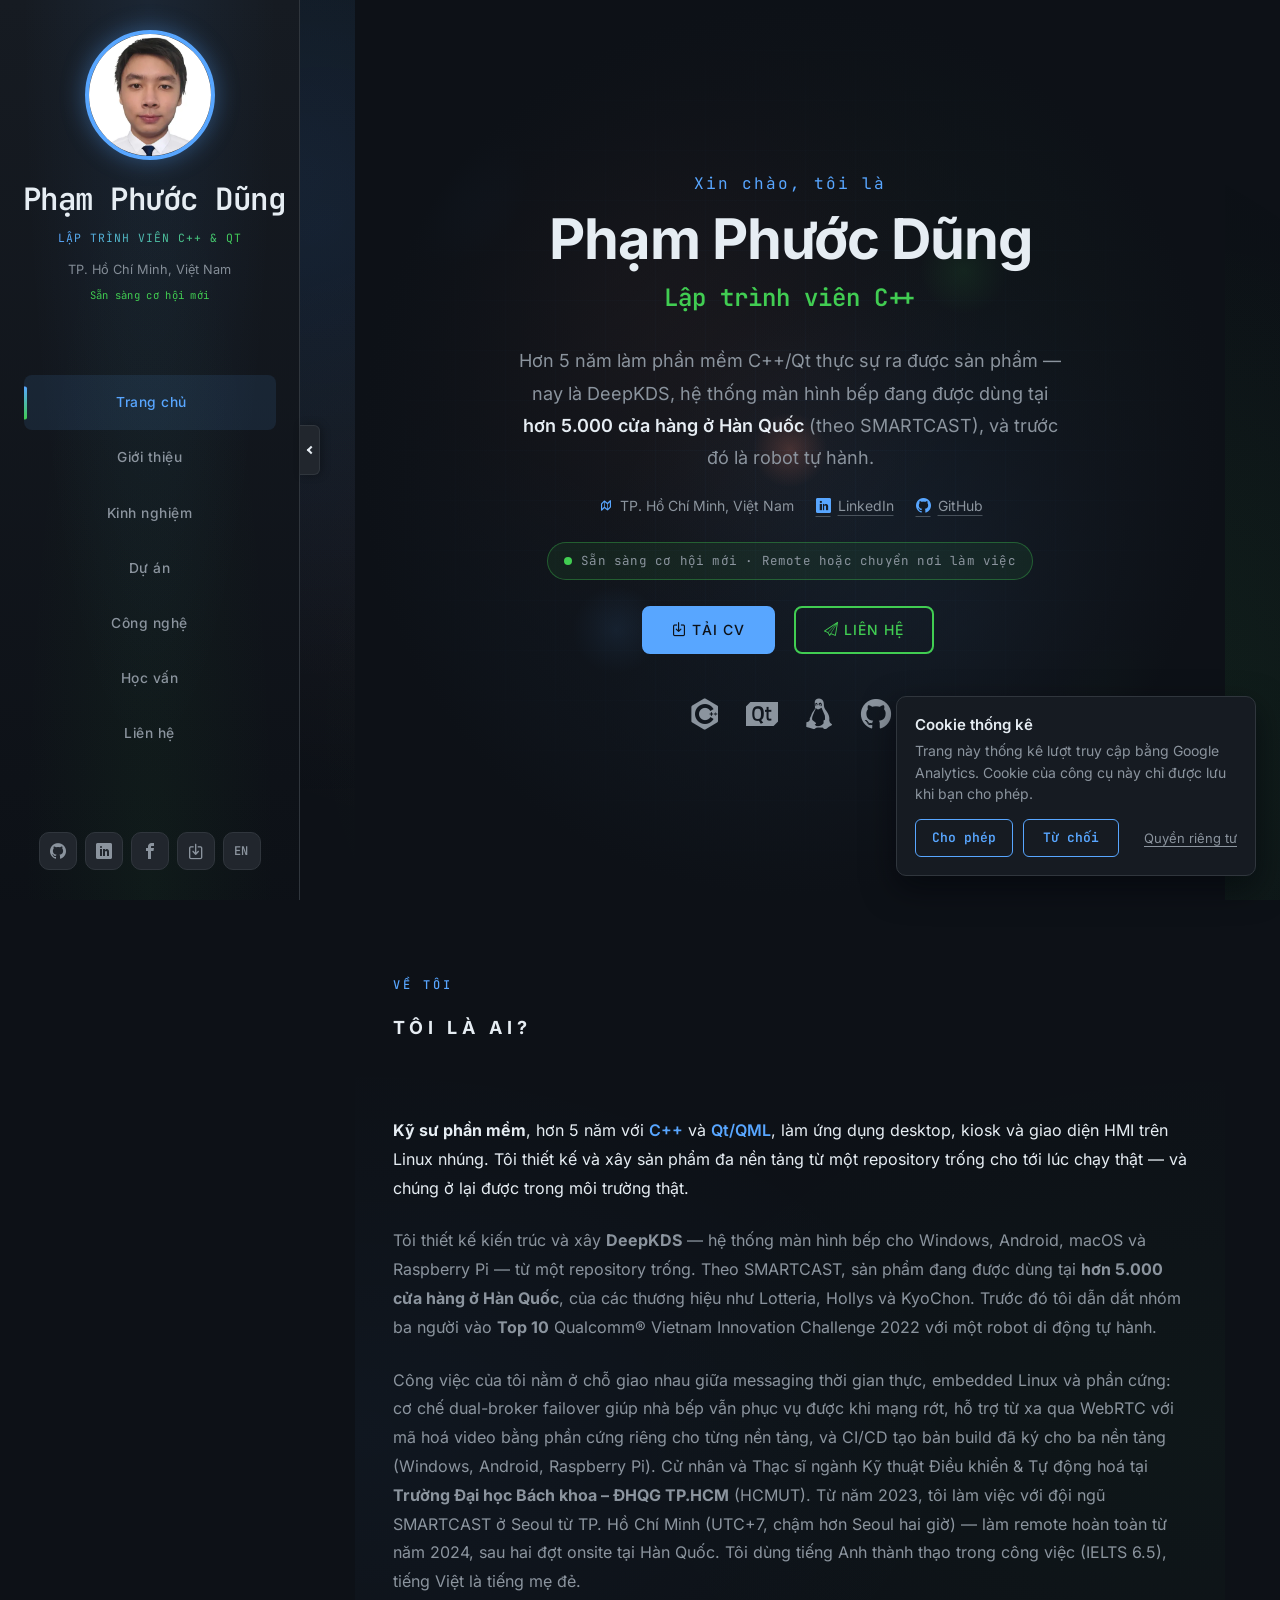
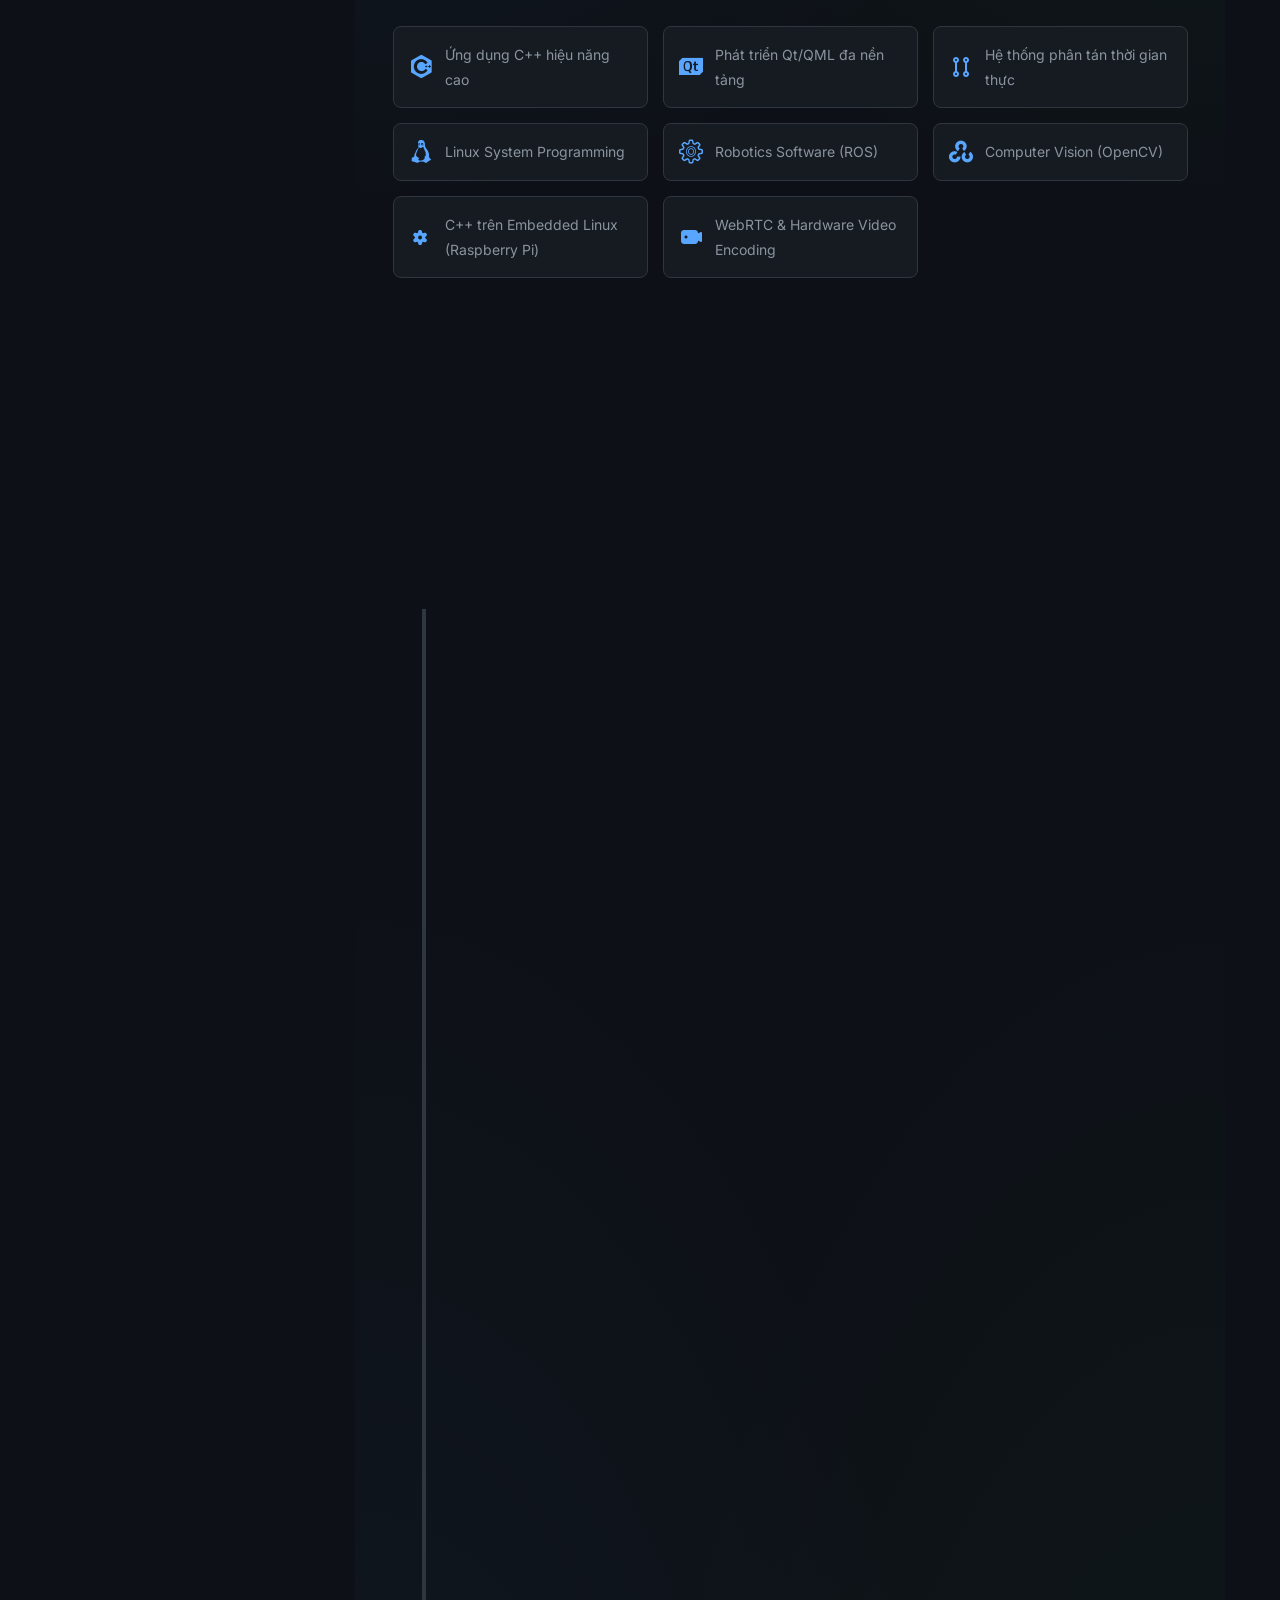
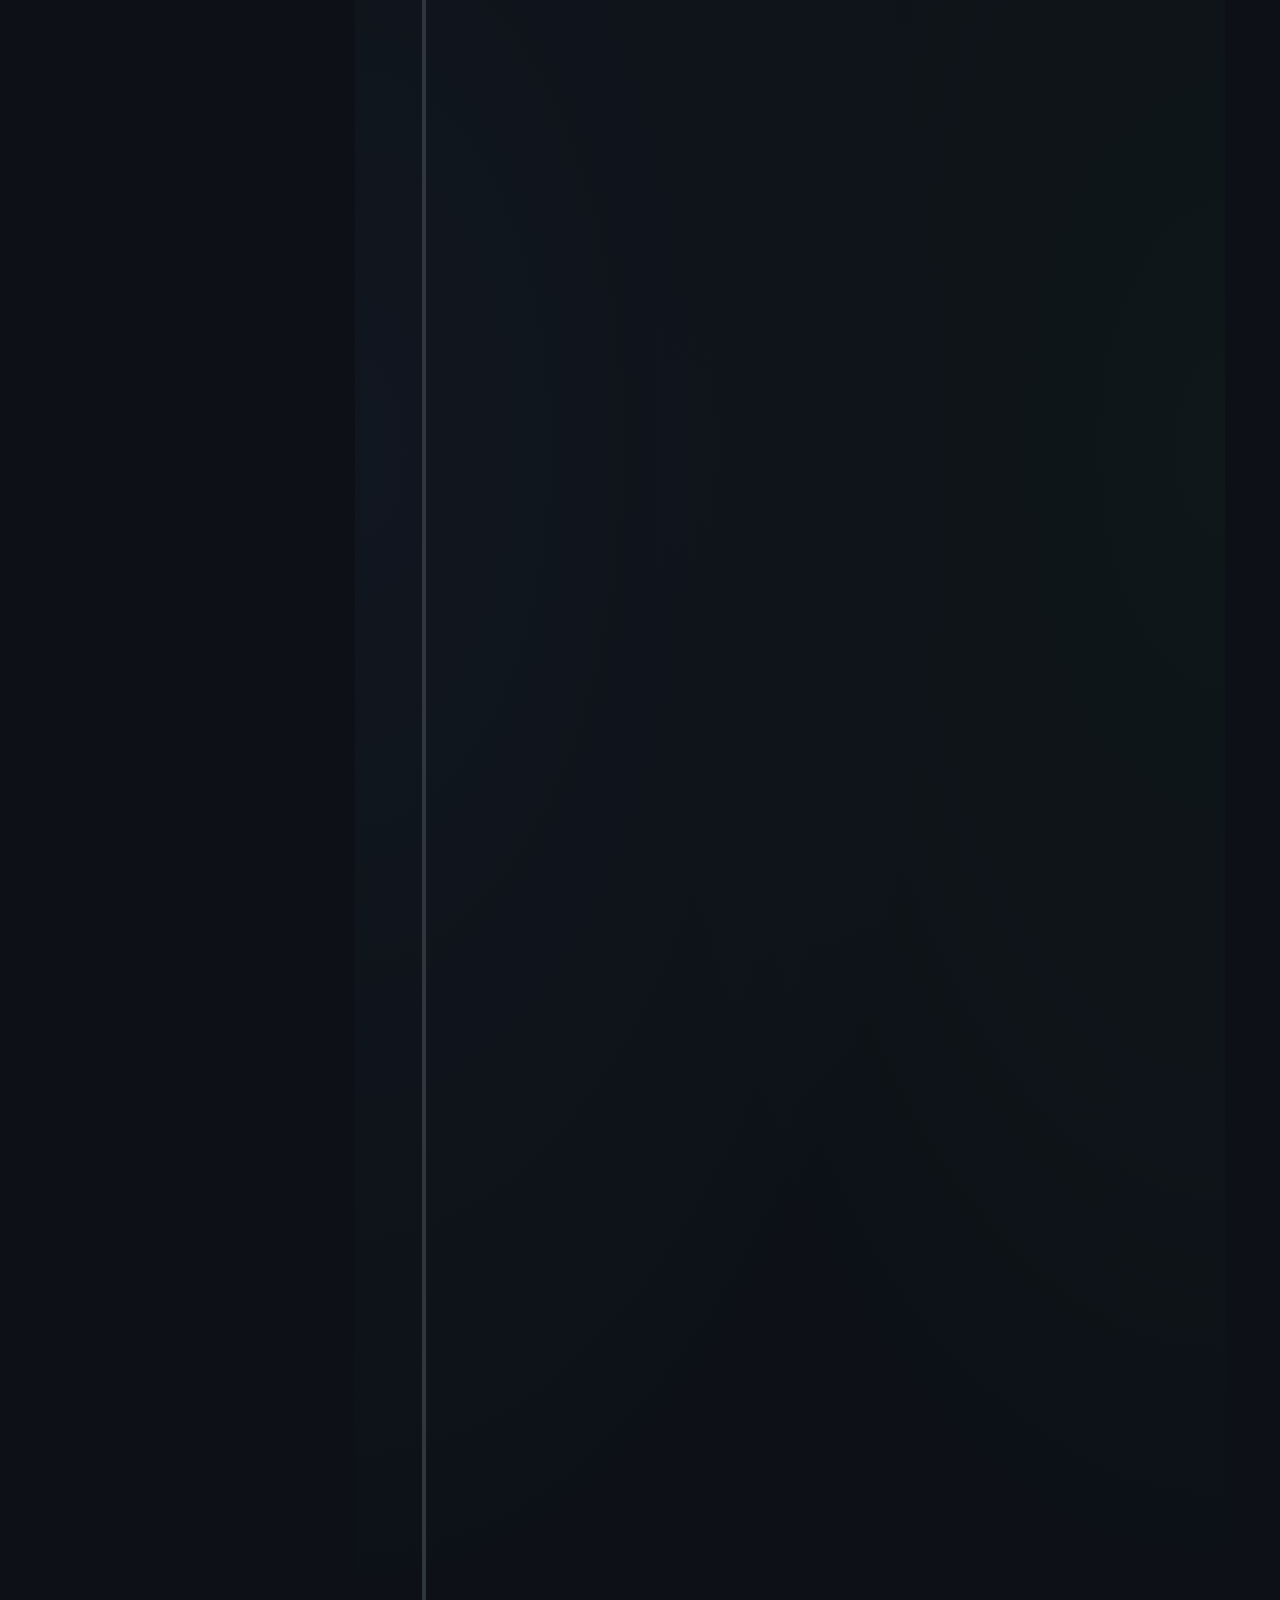
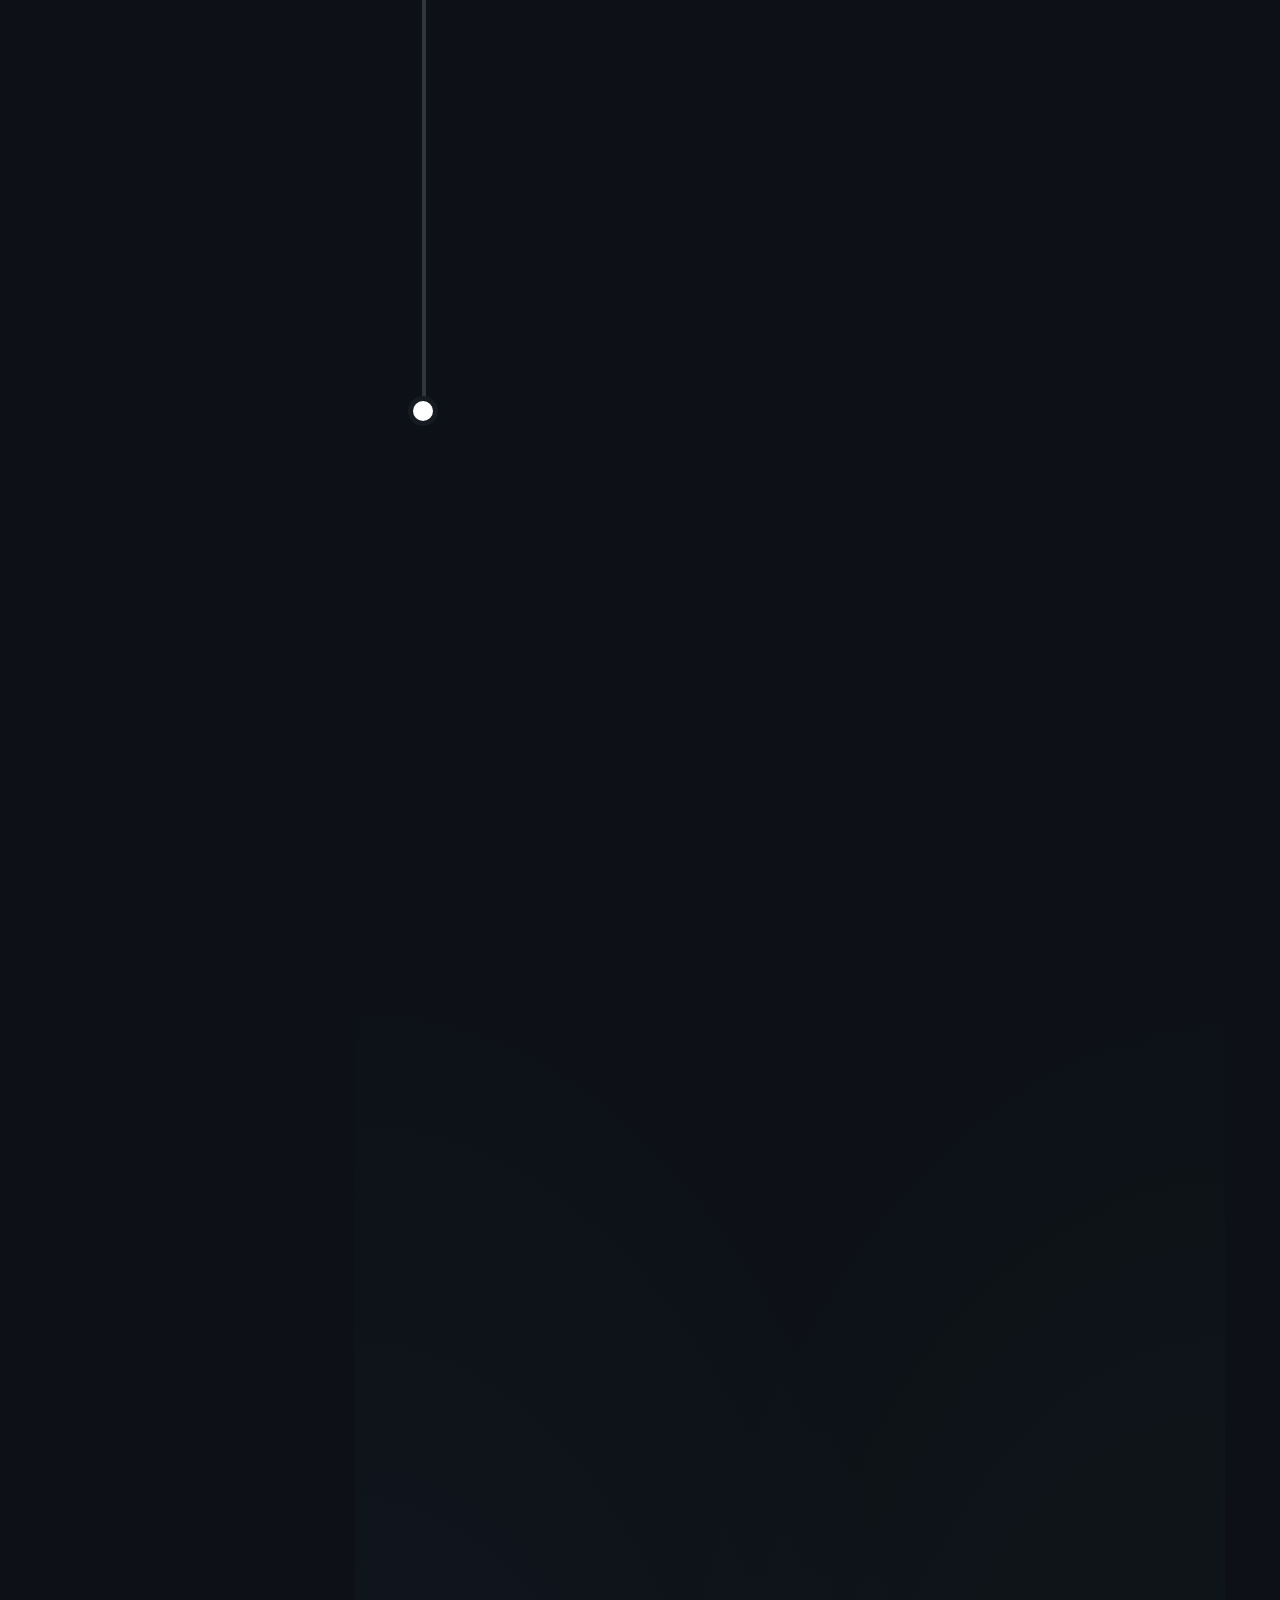
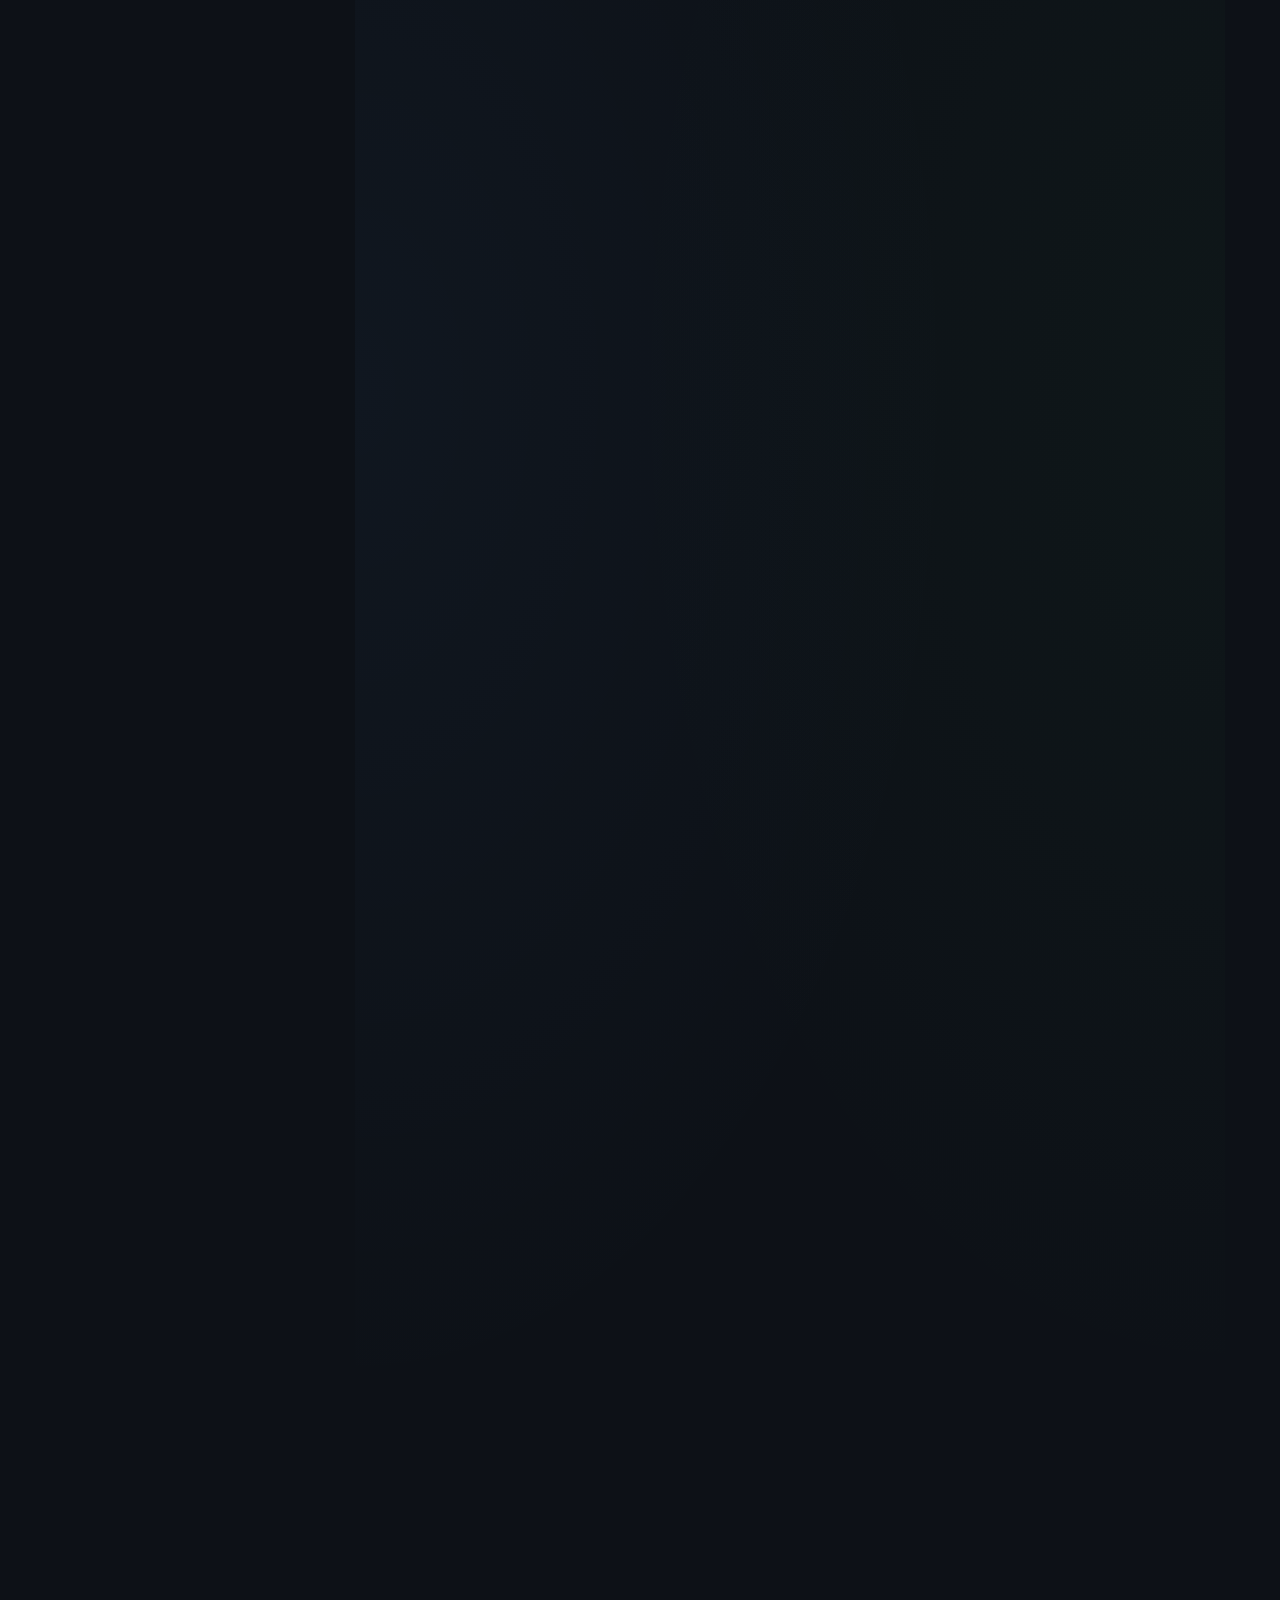
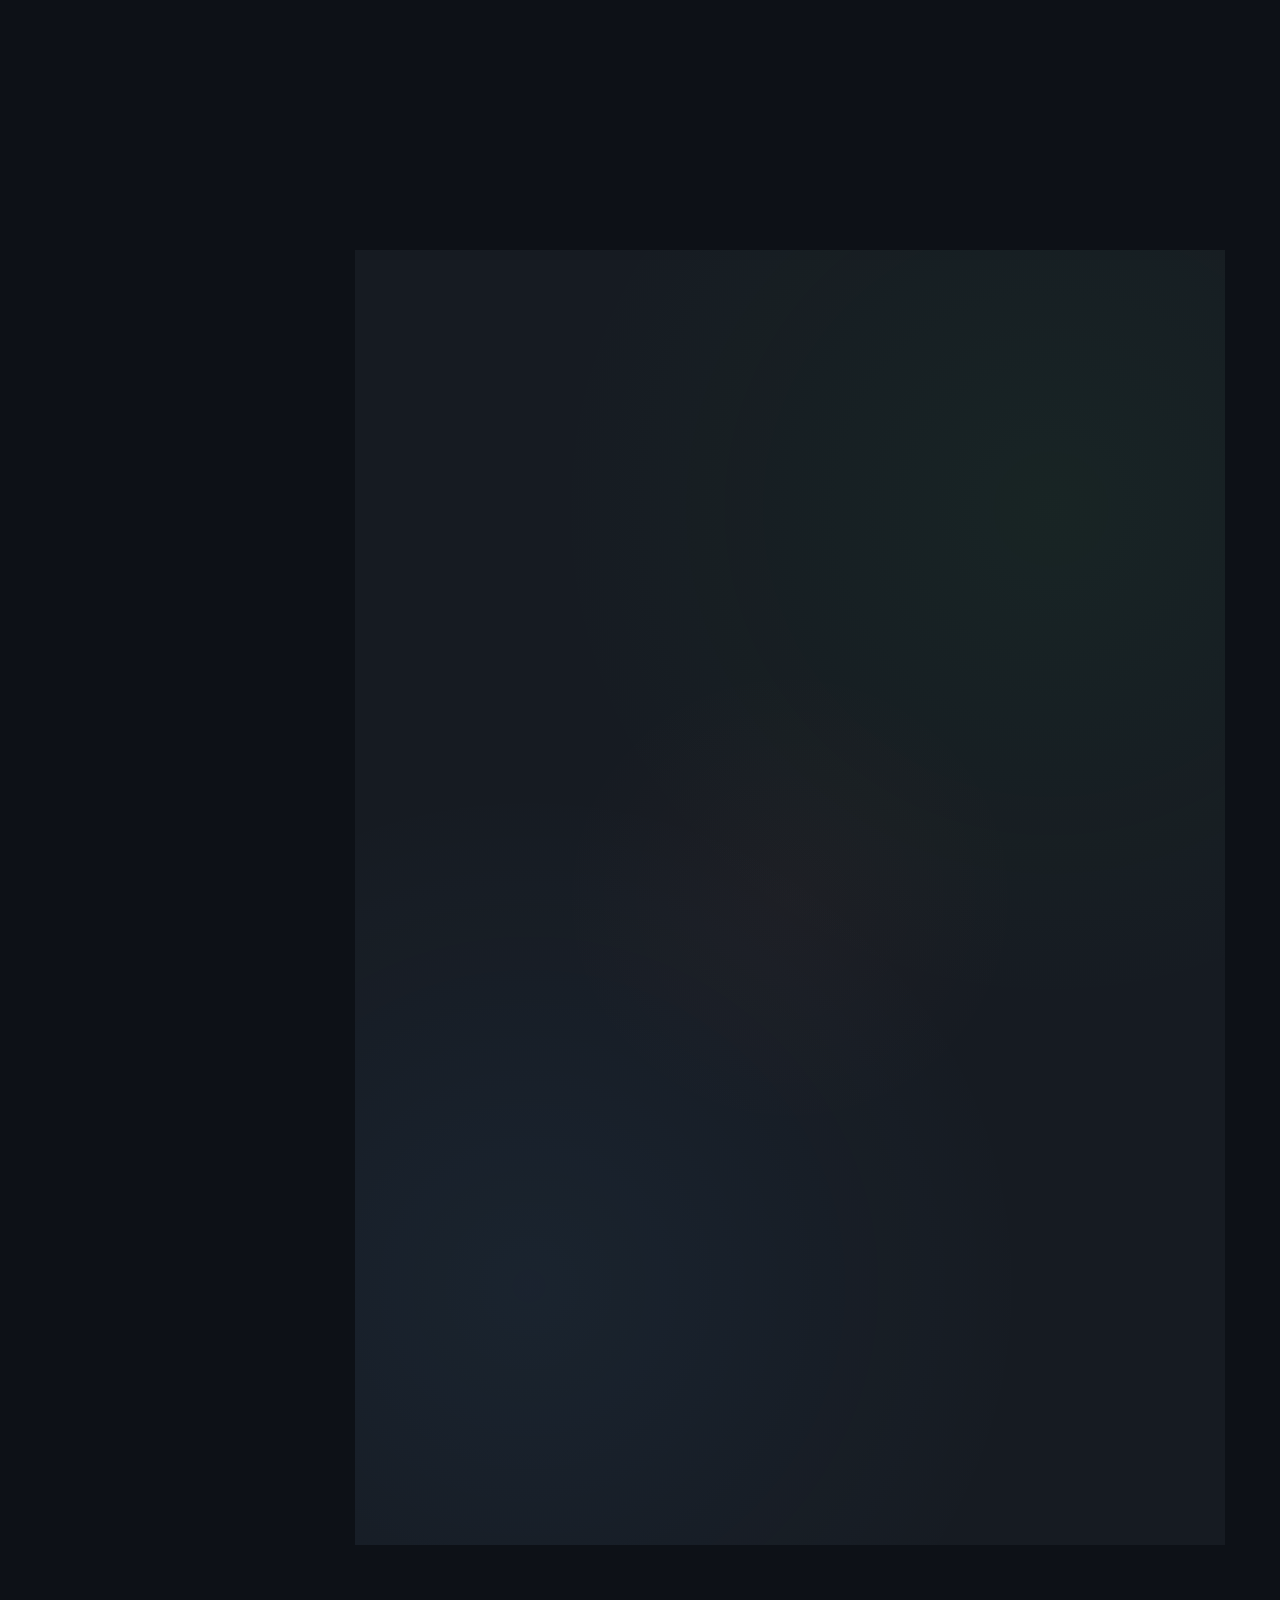
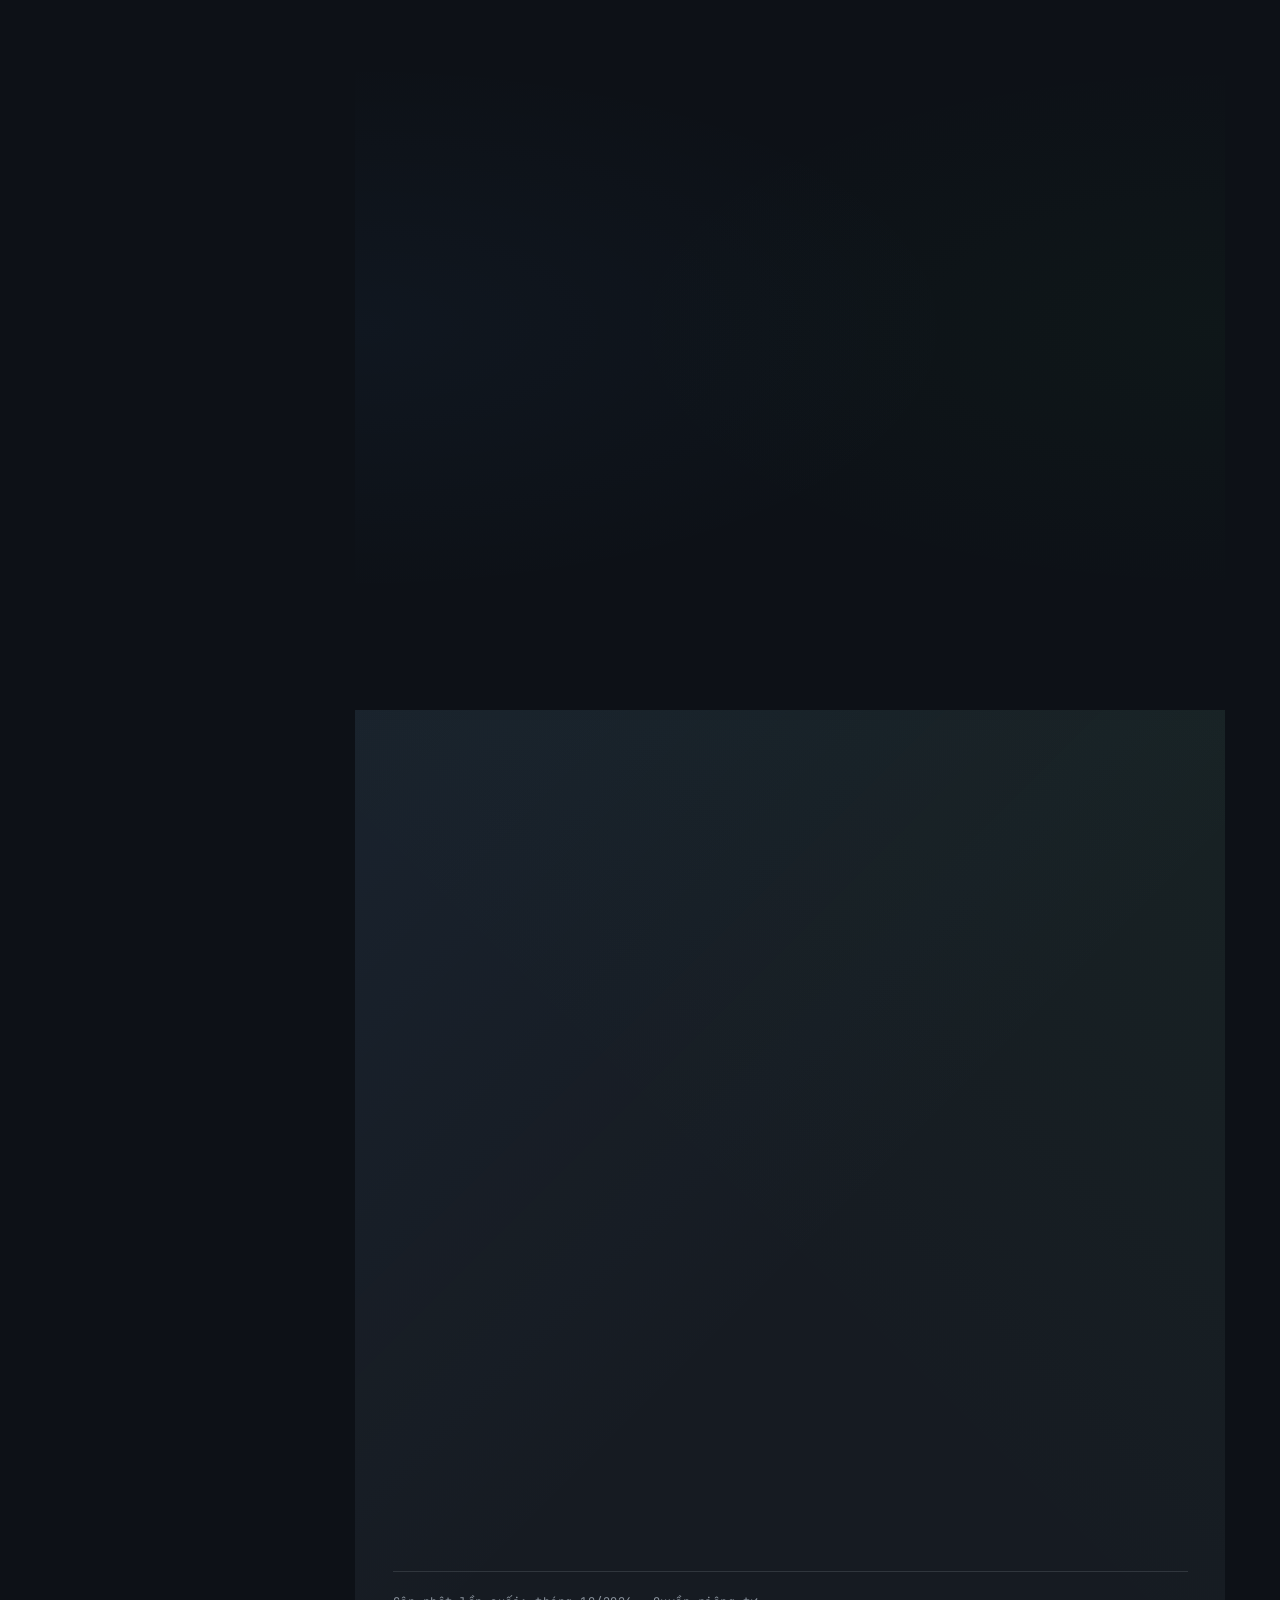
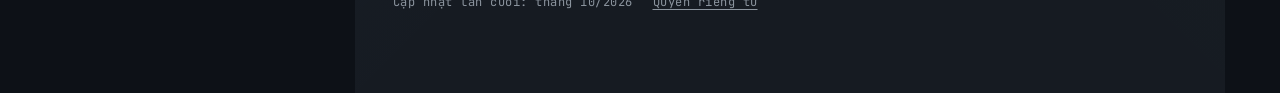
==== commit 9b5f40e2: "Ask before analytics cookies, load GA late, and add a privacy note and CSP Google Analytics set 400-" ====
--- a/vi/index.html
+++ b/vi/index.html
@@ -2,14 +2,18 @@
 <html lang="vi">
 	<head>
 	<meta charset="utf-8">
-	<!-- Google tag (gtag.js) -->
-	<script async src="https://www.googletagmanager.com/gtag/js?id=G-0586HR4EGC"></script>
-	<script>
-		window.dataLayer = window.dataLayer || [];
-		function gtag(){dataLayer.push(arguments);}
-		gtag('js', new Date());
-		gtag('config', 'G-0586HR4EGC');
-	</script>
+	<!-- Content Security Policy. GitHub Pages cannot send headers, so this is
+	     a meta tag, which cannot carry frame-ancestors or violation reports.
+	     Scripts run only from this site (js/site.js) and Google Analytics,
+	     which js/site.js loads once the page is idle; styles come only from
+	     this site. Nothing inline runs, so neither needs 'unsafe-inline'
+	     (the JSON-LD blocks below are data, not scripts). The contact form
+	     may post only to its own Formspree form, frames only to YouTube's
+	     privacy-enhanced player, and i.ytimg.com is for video thumbnails.
+	     Anything new the page loads must be added here, on both pages: see
+	     README.md, "Privacy, analytics and the Content Security Policy". -->
+	<meta http-equiv="Content-Security-Policy" content="default-src 'self'; script-src 'self' https://www.googletagmanager.com; style-src 'self'; img-src 'self' https://i.ytimg.com https://*.google-analytics.com https://*.googletagmanager.com; font-src 'self'; connect-src https://formspree.io/f/mdaanwpo https://*.google-analytics.com https://*.analytics.google.com https://*.googletagmanager.com; frame-src https://www.youtube-nocookie.com; form-action https://formspree.io/f/mdaanwpo; base-uri 'none'; object-src 'none'">
+	<meta name="referrer" content="strict-origin-when-cross-origin">
 
 	<meta http-equiv="X-UA-Compatible" content="IE=edge">
 	<title>Phạm Phước Dũng — Lập trình viên C++ / Qt, TP. Hồ Chí Minh</title>
@@ -131,7 +135,7 @@
 		"url": "https://ppdung.github.io/vi/",
 		"inLanguage": "vi",
 		"dateCreated": "2026-08-31",
-		"dateModified": "2026-10-05",
+		"dateModified": "2026-10-06",
 		"mainEntity": { "@id": "https://ppdung.github.io/#person" },
 		"significantLink": [
 			"https://ppdung.github.io/CV_PhamPhuocDung.pdf",
@@ -158,13 +162,28 @@
 	<link rel="stylesheet" href="../css/bootstrap.css">
 	<!-- Theme style  -->
 	<link rel="stylesheet" href="../css/style.css">
-	<!-- Every behaviour on the page, shared by both languages. Deferred: it
-	     downloads alongside the CSS and runs once the document is parsed. -->
+	<!-- Every behaviour on the page, shared by both languages, including
+	     Google Analytics: js/site.js sets the consent defaults, then loads
+	     gtag.js once the page is idle or first used. Deferred: it downloads
+	     alongside the CSS and runs once the document is parsed. -->
 	<script defer src="../js/site.js"></script>
 
 	</head>
 	<body>
 	<a href="#colorlib-main" class="skip-link">Bỏ qua, tới nội dung chính</a>
+	<!-- Analytics consent notice. js/site.js shows it until a choice is made
+	     and remembers the choice in this browser. Without JavaScript it stays
+	     hidden, and Google Analytics never loads either. A div with a region
+	     role rather than a <section>, which the theme pads on phones. -->
+	<div class="consent" id="consent" role="region" aria-labelledby="consent-title" hidden>
+		<p class="consent__title" id="consent-title">Cookie thống kê</p>
+		<p class="consent__text">Trang này thống kê lượt truy cập bằng Google Analytics. Cookie của công cụ này chỉ được lưu khi bạn cho phép.</p>
+		<div class="consent__actions">
+			<button type="button" class="consent-btn" data-consent="granted">Cho phép</button>
+			<button type="button" class="consent-btn" data-consent="denied">Từ chối</button>
+			<a href="#privacy" class="consent__more" aria-haspopup="dialog">Quyền riêng tư</a>
+		</div>
+	</div>
 	<div class="read-progress" id="read-progress" role="presentation"></div>
 	<button type="button" class="to-top" id="to-top" aria-label="Lên đầu trang" title="Lên đầu trang">
 		<i class="icon-arrow-up" aria-hidden="true"></i>
@@ -623,7 +642,7 @@
 						<div class="col-md-6 animate-box" data-animate-effect="fadeInUp">
 							<div class="project-card">
 								<div class="project-video">
-									<iframe id="video-ordereat" src="https://www.youtube.com/embed/MYV4o1dTdbk?si=jKQjP-pE1AQBAaWa" title="Video demo OrderEAT, hệ thống gọi món trên máy tính bảng" loading="lazy" allowfullscreen></iframe>
+									<iframe id="video-ordereat" src="https://www.youtube-nocookie.com/embed/MYV4o1dTdbk?si=jKQjP-pE1AQBAaWa" title="Video demo OrderEAT, hệ thống gọi món trên máy tính bảng" loading="lazy" allowfullscreen></iframe>
 								</div>
 								<div class="project-info">
 									<h3>OrderEAT &ndash; Hệ thống gọi món trên máy tính bảng</h3>
@@ -647,7 +666,7 @@
 						<div class="col-md-6 animate-box" data-animate-effect="fadeInUp">
 							<div class="project-card">
 								<div class="project-video">
-									<iframe id="video-qualcomm" src="https://www.youtube.com/embed/srL3h80J9yY" title="Video demo robot di động tại Qualcomm Vietnam Innovation Challenge" loading="lazy" allowfullscreen></iframe>
+									<iframe id="video-qualcomm" src="https://www.youtube-nocookie.com/embed/srL3h80J9yY" title="Video demo robot di động tại Qualcomm Vietnam Innovation Challenge" loading="lazy" allowfullscreen></iframe>
 								</div>
 								<div class="project-info">
 									<h3>Qualcomm Vietnam Innovation Challenge 2022</h3>
@@ -670,7 +689,7 @@
 						<div class="col-md-6 animate-box" data-animate-effect="fadeInUp">
 							<div class="project-card">
 								<div class="project-video">
-									<iframe id="video-manipulator" src="https://www.youtube.com/embed/6zFjGb3t2Cc" title="Video demo robot di động tích hợp cánh tay, gắp và đặt vật" loading="lazy" allowfullscreen></iframe>
+									<iframe id="video-manipulator" src="https://www.youtube-nocookie.com/embed/6zFjGb3t2Cc" title="Video demo robot di động tích hợp cánh tay, gắp và đặt vật" loading="lazy" allowfullscreen></iframe>
 								</div>
 								<div class="project-info">
 									<h3>Robot di động tích hợp cánh tay</h3>
@@ -694,7 +713,7 @@
 						<div class="col-md-6 animate-box" data-animate-effect="fadeInUp">
 							<div class="project-card">
 								<div class="project-video">
-									<iframe id="video-scara" src="https://www.youtube.com/embed/NhR2n_e45Ps" title="Video demo robot SCARA teaching-less dùng thị giác máy tính" loading="lazy" allowfullscreen></iframe>
+									<iframe id="video-scara" src="https://www.youtube-nocookie.com/embed/NhR2n_e45Ps" title="Video demo robot SCARA teaching-less dùng thị giác máy tính" loading="lazy" allowfullscreen></iframe>
 								</div>
 								<div class="project-info">
 									<h3>Robot SCARA teaching-less</h3>
@@ -963,8 +982,7 @@
 									<form id="contact-form" action="https://formspree.io/f/mdaanwpo" method="POST">
 										<!-- Honeypot: hidden from people, irresistible to bots. Formspree
 										     silently drops any submission that fills _gotcha in. -->
-										<input type="text" name="_gotcha" tabindex="-1" autocomplete="off" aria-hidden="true"
-										       style="position:absolute;left:-9999px;width:1px;height:1px;opacity:0">
+										<input type="text" name="_gotcha" class="form-honeypot" tabindex="-1" autocomplete="off" aria-hidden="true">
 										<div class="form-group">
 											<label for="contact-name" class="sr-only">Họ và tên</label>
 											<input type="text" id="contact-name" name="name" class="form-control" placeholder="Họ và tên" autocomplete="name" required>
@@ -984,7 +1002,7 @@
 										<div class="form-group">
 											<button type="submit" class="btn btn-primary btn-send-message" id="submit-btn">
 												<span class="btn-text">Gửi tin nhắn</span>
-												<span class="btn-loading" style="display: none;">
+												<span class="btn-loading">
 													<i class="icon-spinner6" aria-hidden="true"></i> Đang gửi...
 												</span>
 											</button>
@@ -996,7 +1014,7 @@
 							</div>
 						</div>
 					</div>
-					<p class="site-updated">Cập nhật lần cuối: <time datetime="2026-10">tháng 10/2026</time></p>
+					<p class="site-updated"><span>Cập nhật lần cuối: <time datetime="2026-10">tháng 10/2026</time></span> <a href="#privacy" class="site-updated__privacy" aria-haspopup="dialog">Quyền riêng tư</a></p>
 				</div>
 			</section>
 
@@ -1511,6 +1529,54 @@
 		</div>
 	</div>
 
+	<!-- Privacy note. Opened from the foot of Contact and from the consent
+	     notice; both are links to #privacy, so /vi/#privacy opens it too.
+	     Same classes and behaviour as the project dialogs above, with divs for
+	     its blocks (the theme pads every <section> by 40px on phones). The
+	     "Your choice" line is rewritten by js/site.js (STRINGS). -->
+	<div class="project-modal project-modal--narrow" id="privacy" role="dialog" aria-modal="true" tabindex="-1" aria-labelledby="privacy-title" hidden>
+		<div class="project-modal__backdrop" data-modal-close></div>
+		<div class="project-modal__dialog">
+			<button type="button" class="project-modal__close" data-modal-close aria-label="Đóng ghi chú quyền riêng tư">&times;</button>
+			<header class="project-modal__header">
+				<h2 id="privacy-title">Quyền riêng tư</h2>
+			</header>
+
+			<div class="project-modal__body">
+				<div class="project-modal__section">
+					<h3>Thống kê truy cập</h3>
+					<p>Google Analytics 4 thống kê lượt truy cập trang này: các mục được xem và trang được cuộn tới đâu, những gì được nhấn (CV, chi tiết dự án, video, liên kết liên hệ và liên kết ra ngoài), biểu mẫu liên hệ có gửi được hay không (không gồm nội dung tin nhắn), cùng trình duyệt, loại thiết bị và vị trí gần đúng của mỗi lượt truy cập. Các tính năng quảng cáo của công cụ này luôn tắt.</p>
+					<p>Nếu bạn cho phép, nó lưu thêm hai cookie, <code>_ga</code> và <code>_ga_0586HR4EGC</code>, để nhận ra trình duyệt quay lại trong tối đa 13 tháng kể từ lần truy cập gần nhất. Khi bạn chưa chọn, nó chạy mà không dùng cookie, nên không thể nối lượt truy cập này với lượt sau. Nếu bạn từ chối, Google Analytics sẽ tắt trên trình duyệt này và các cookie của nó sẽ bị xoá.</p>
+				</div>
+
+				<div class="project-modal__section">
+					<h3>Biểu mẫu liên hệ</h3>
+					<p>Tin nhắn gửi qua biểu mẫu liên hệ (tên, email, tiêu đề và nội dung) đến tay tôi qua Formspree, một dịch vụ biểu mẫu đặt tại Hoa Kỳ. Nếu muốn xoá tin nhắn đã gửi, hoặc muốn liên hệ mà không qua Formspree, bạn hãy email cho tôi qua <a href="mailto:dung.phamphuoc308@gmail.com">dung.phamphuoc308@gmail.com</a>.</p>
+				</div>
+
+				<div class="project-modal__section">
+					<h3>Video</h3>
+					<p>Video dự án được nhúng từ youtube-nocookie.com, chế độ bảo mật nâng cao của YouTube: YouTube không lưu cookie nào cho tới khi bạn phát video. Từ lúc đó, chính sách quyền riêng tư của Google được áp dụng.</p>
+				</div>
+
+				<div class="project-modal__section">
+					<h3>Lưu trữ trang</h3>
+					<p>Trang được lưu trữ trên GitHub Pages. GitHub ghi lại địa chỉ IP của mọi người truy cập vì mục đích bảo mật, như <a href="https://docs.github.com/en/pages/getting-started-with-github-pages/about-github-pages#data-collection" target="_blank" rel="noopener">tài liệu của GitHub</a> giải thích.</p>
+				</div>
+
+				<div class="project-modal__section">
+					<h3>Lựa chọn của bạn</h3>
+					<p data-consent-state role="status">Bạn chưa chọn, nên Google Analytics đang chạy mà không dùng cookie.</p>
+					<div class="consent__actions privacy-choice">
+						<button type="button" class="consent-btn" data-consent="granted" aria-pressed="false">Cho phép</button>
+						<button type="button" class="consent-btn" data-consent="denied" aria-pressed="false">Từ chối</button>
+					</div>
+					<p>Lựa chọn này chỉ được lưu trong trình duyệt của bạn (local storage), cùng với trạng thái thu gọn của thanh bên. Bạn có thể đổi lại bất cứ lúc nào tại đây; ghi chú này luôn có liên kết ở cuối trang.</p>
+				</div>
+			</div>
+		</div>
+	</div>
+
 	</body>
 </html>
 
--- a/css/style.css
+++ b/css/style.css
@@ -1738,9 +1738,14 @@
 }
 
 /* "Last updated" stamp at the foot of Contact. Quiet on purpose: it answers
-   "is this current?" without competing with the form above it. */
+   "is this current?" without competing with the form above it. The privacy
+   note link follows it on the left, clear of the back-to-top button. */
 .site-updated {
   clear: both;
+  display: flex;
+  flex-wrap: wrap;
+  align-items: baseline;
+  gap: 4px 20px;
   margin: 48px 0 0;
   padding-top: 16px;
   border-top: 1px solid var(--border-color);
@@ -2381,8 +2386,10 @@
   cursor: not-allowed;
 }
 
+/* Hidden until js/site.js shows it while the form is sending. It used to be
+   hidden by an inline style, which the Content-Security-Policy now refuses. */
 .btn-loading {
-  display: inline-flex;
+  display: none;
   align-items: center;
   gap: 8px;
 }
@@ -2394,6 +2401,16 @@
 @keyframes spin {
   from { transform: rotate(0deg); }
   to { transform: rotate(360deg); }
+}
+
+/* The contact form's honeypot field (_gotcha): off screen, and already out
+   of the tab order and the accessibility tree in the markup. */
+.form-honeypot {
+  position: absolute;
+  left: -9999px;
+  width: 1px;
+  height: 1px;
+  opacity: 0;
 }
 
 /* Form Status Messages */
@@ -2908,7 +2925,8 @@
   position: fixed;
   z-index: 9997;
   right: 26px;
-  bottom: 26px;
+  /* --consent-space: the consent notice's height while it is up (js/site.js) */
+  bottom: calc(26px + var(--consent-space, 0px));
   display: flex;
   align-items: center;
   justify-content: center;
@@ -2945,7 +2963,7 @@
 @media screen and (max-width: 768px) {
   .to-top {
     right: 16px;
-    bottom: 16px;
+    bottom: calc(16px + var(--consent-space, 0px));
     width: 40px;
     height: 40px;
   }
@@ -3015,7 +3033,9 @@
   .project-video,
   .bullets-toggle,
   .colorlib-contact .contact-cv,
-  #colorlib-aside .colorlib-footer a[download] {
+  #colorlib-aside .colorlib-footer a[download],
+  .consent,
+  .site-updated__privacy {
     display: none !important;
   }
 
@@ -3521,6 +3541,171 @@
   .project-modal,
   .project-details-btn {
     display: none !important;
+  }
+}
+
+/* ==========================================================================
+   Analytics consent notice and privacy note
+
+   The notice is a small card in the bottom corner, never a wall: the page
+   behind it stays usable. js/site.js shows it until Allow or Decline is
+   picked, and lifts the back-to-top button above it (--consent-space).
+   Allow and Decline look the same on purpose, so neither is the easy way
+   out. The card sits under the dialogs (10000) and the reading aids, and
+   hides while the off-canvas menu is open instead of peeking out beside it.
+   ========================================================================== */
+
+.consent {
+  position: fixed;
+  right: 24px;
+  bottom: 24px;
+  z-index: 9996;
+  width: 360px;
+  max-width: calc(100vw - 48px);
+  padding: 16px 18px 18px;
+  border: 1px solid var(--border-color);
+  border-radius: 10px;
+  background: var(--bg-secondary);
+  box-shadow: 0 12px 32px rgba(1, 4, 9, 0.55);
+  color: var(--text-secondary);
+  font-size: 14px;
+  line-height: 1.55;
+  animation: consentIn 0.25s ease-out;
+}
+
+.consent[hidden],
+body.offcanvas .consent {
+  display: none;
+}
+
+/* Room at the end of the page while the notice is up, so the last lines
+   (the "Privacy note" link among them) can scroll clear of it. Inside
+   Contact, so its background runs on to the bottom. */
+.colorlib-contact::after {
+  content: "";
+  display: block;
+  height: var(--consent-space, 0px);
+}
+
+@keyframes consentIn {
+  from { opacity: 0; transform: translateY(12px); }
+  to   { opacity: 1; transform: none; }
+}
+
+.consent__title {
+  margin: 0 0 4px;
+  color: var(--text-primary);
+  font-size: 15px;
+  font-weight: 600;
+}
+
+.consent__text {
+  margin: 0 0 14px;
+}
+
+.consent__actions {
+  display: flex;
+  flex-wrap: wrap;
+  align-items: center;
+  gap: 10px;
+}
+
+.consent-btn {
+  min-width: 96px;
+  min-height: 38px;
+  padding: 6px 16px;
+  border: 1px solid var(--accent-primary);
+  border-radius: 6px;
+  background: transparent;
+  color: var(--accent-primary);
+  font-family: 'JetBrains Mono', 'JetBrains Mono Fallback', monospace;
+  font-size: 13px;
+  font-weight: 600;
+  line-height: 1.2;
+  cursor: pointer;
+  transition: background 0.2s ease, color 0.2s ease;
+}
+
+.consent-btn[aria-pressed="true"] {
+  background: var(--accent-primary);
+  color: var(--bg-primary);
+}
+
+.consent__more {
+  margin-left: auto;
+  padding: 4px 0;
+  color: var(--text-secondary);
+  font-size: 13px;
+  text-decoration: underline;
+  text-underline-offset: 3px;
+}
+
+@media (hover: hover) {
+  .consent-btn:hover {
+    background: var(--accent-primary);
+    color: var(--bg-primary);
+  }
+
+  .consent__more:hover {
+    color: var(--accent-primary);
+  }
+}
+
+@media (max-width: 480px) {
+  .consent {
+    right: 12px;
+    bottom: 12px;
+    left: 12px;
+    width: auto;
+    max-width: none;
+    padding: 14px 16px 16px;
+  }
+
+  .consent-btn {
+    min-height: 44px;
+  }
+}
+
+@media (prefers-reduced-motion: reduce) {
+  .consent {
+    animation: none;
+  }
+}
+
+/* The privacy note: a project dialog, narrower, with room between its
+   paragraphs (the project dialogs have one paragraph per section). */
+.project-modal--narrow .project-modal__dialog {
+  max-width: 640px;
+}
+
+.project-modal--narrow .project-modal__section > p + p {
+  margin-top: 12px;
+}
+
+.privacy-choice {
+  margin: 14px 0 16px;
+}
+
+/* Its link at the foot of Contact, next to "Last updated". */
+.site-updated__privacy {
+  display: inline-block;
+  padding: 4px 0;
+  color: var(--text-secondary);
+  text-decoration: underline;
+  text-underline-offset: 3px;
+}
+
+@media (hover: hover) {
+  .site-updated__privacy:hover {
+    color: var(--accent-primary);
+  }
+}
+
+/* On a phone the link gets a line of its own: at the end of the stamp it
+   ran under the back-to-top button at the foot of the page. */
+@media (max-width: 480px) {
+  .site-updated > span {
+    flex-basis: 100%;
   }
 }
 
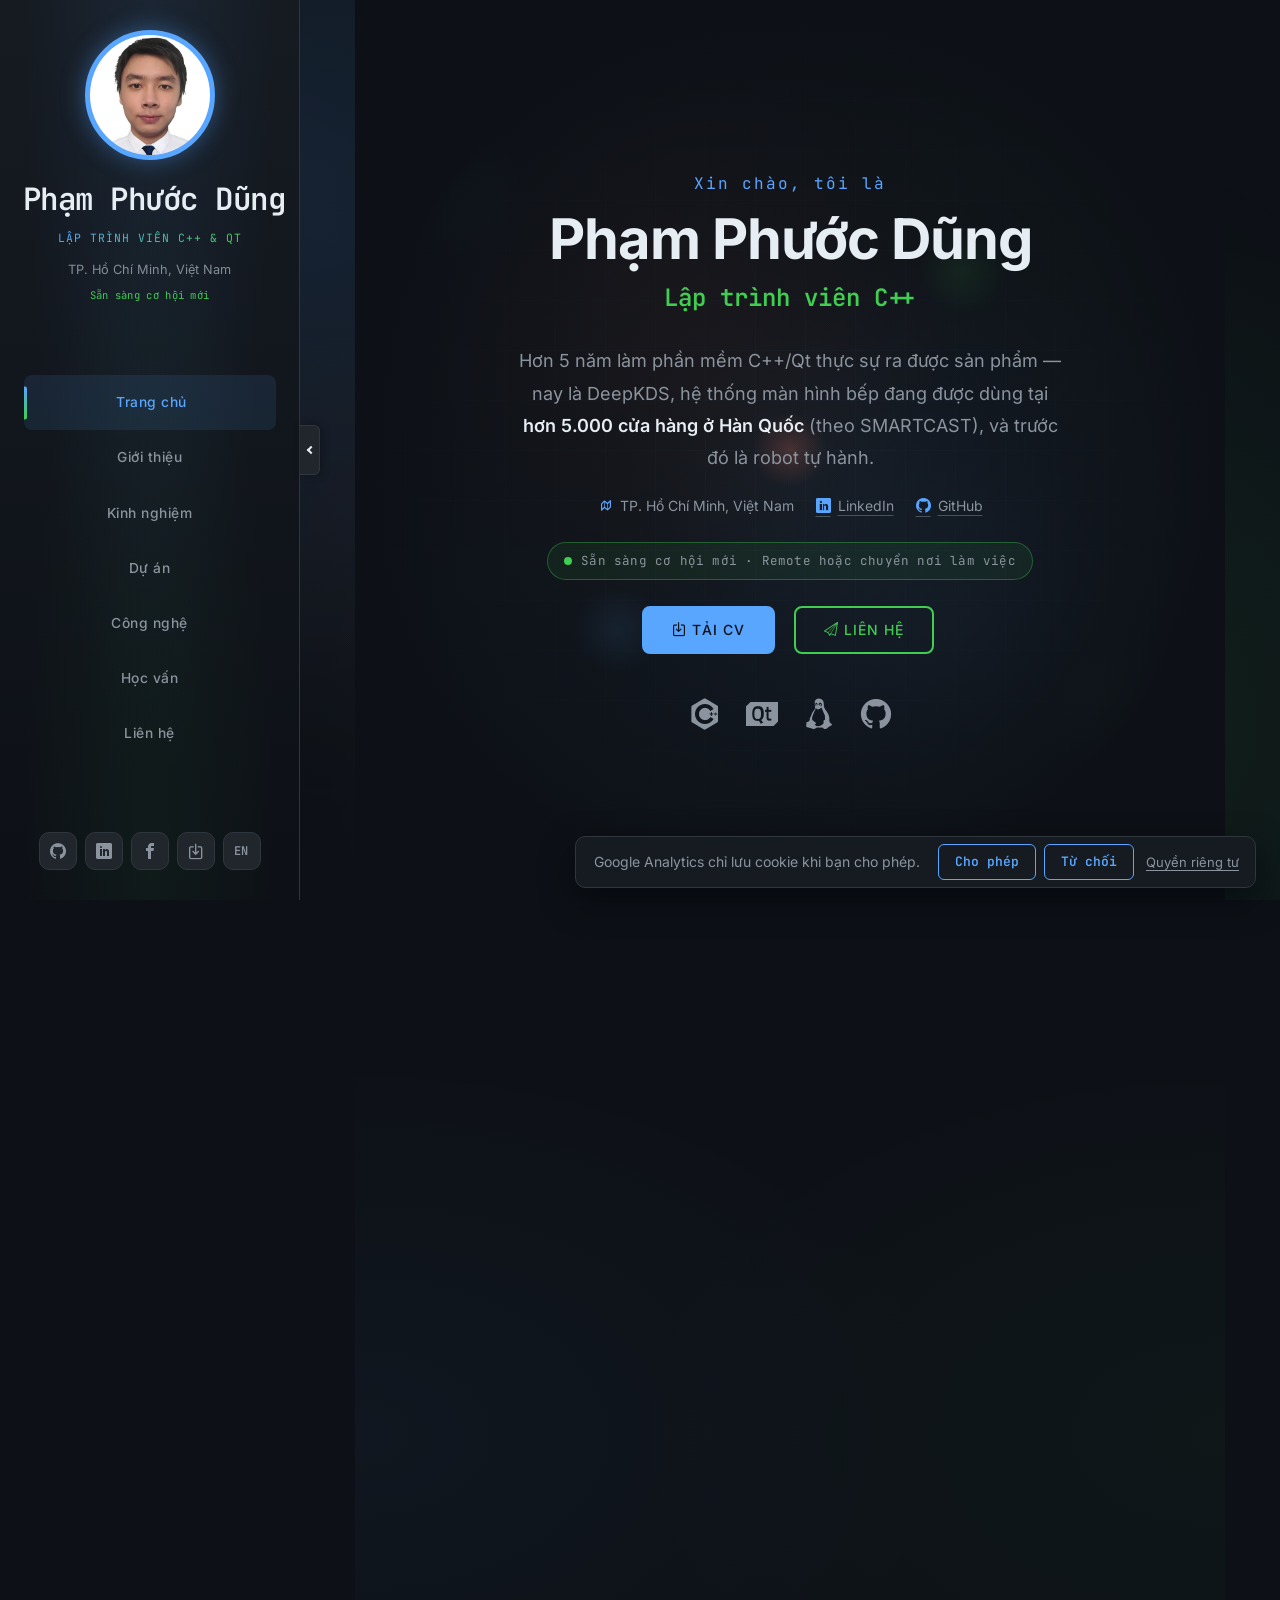
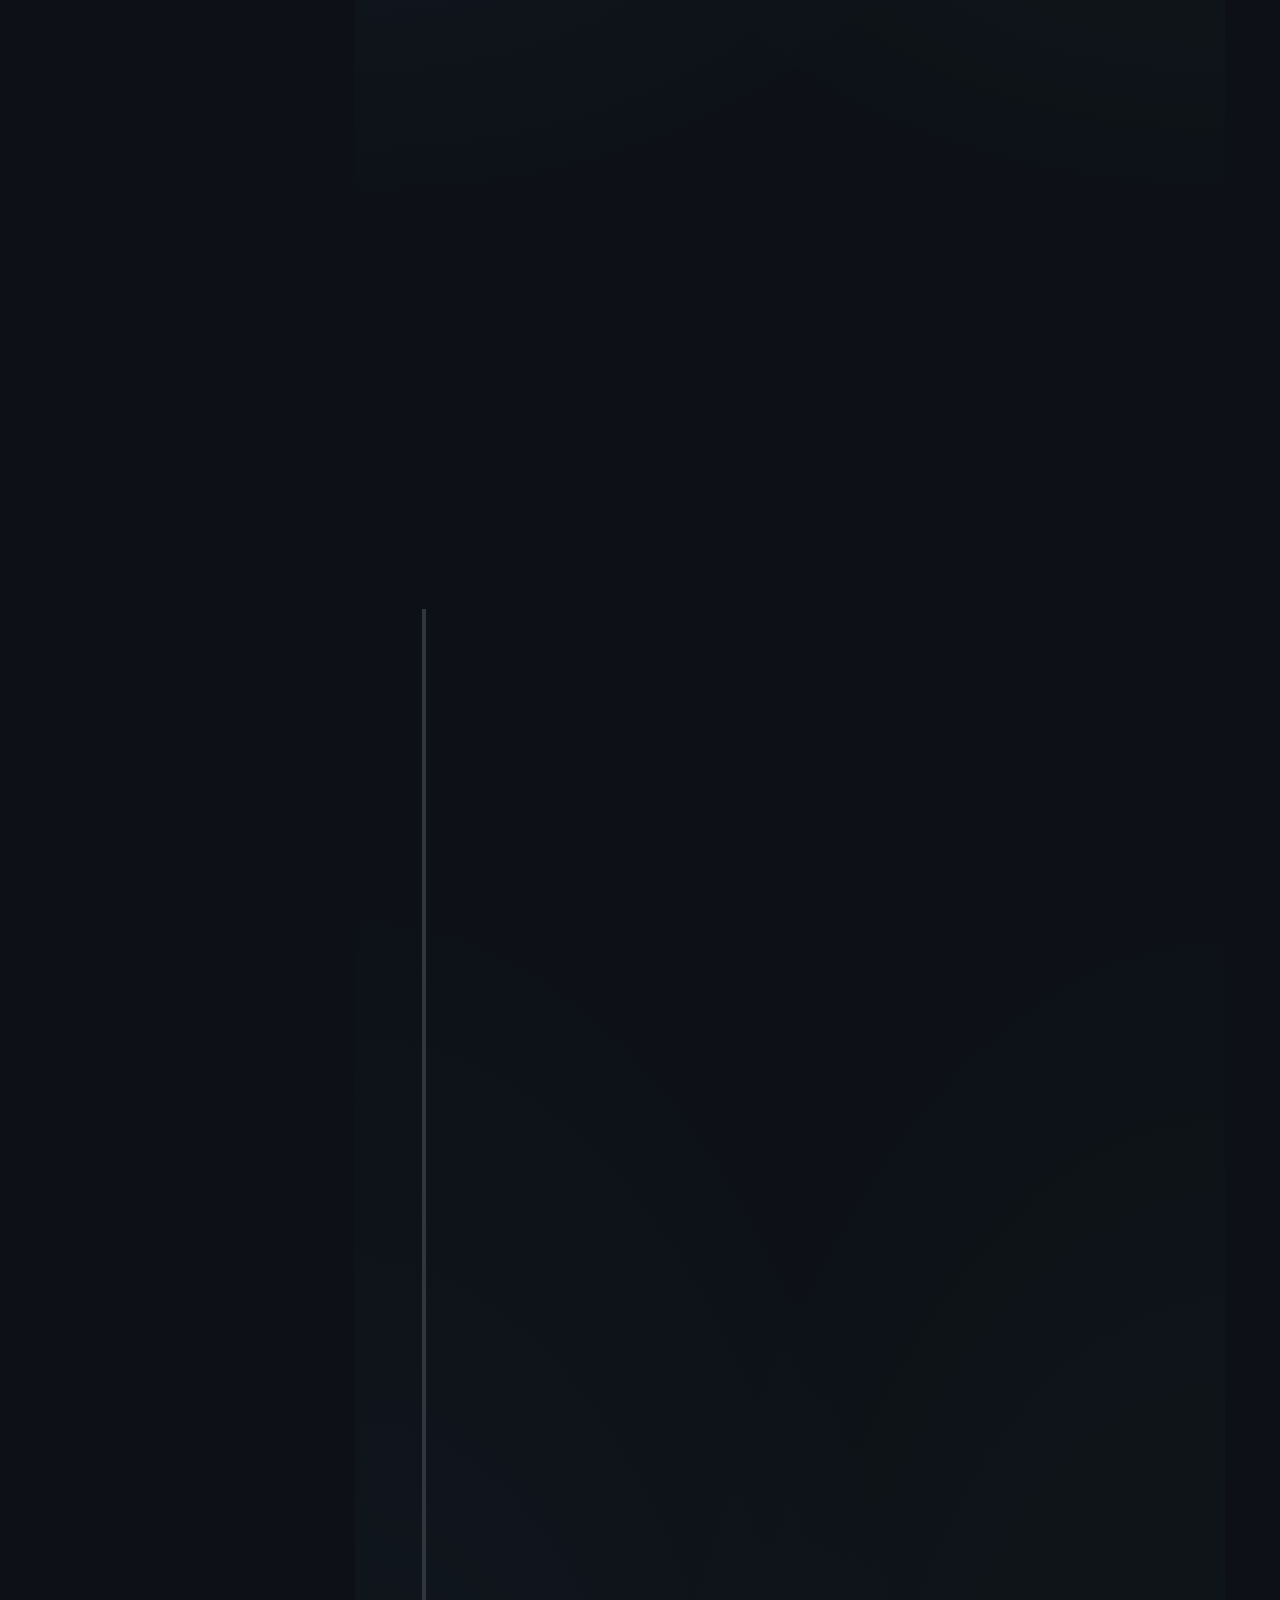
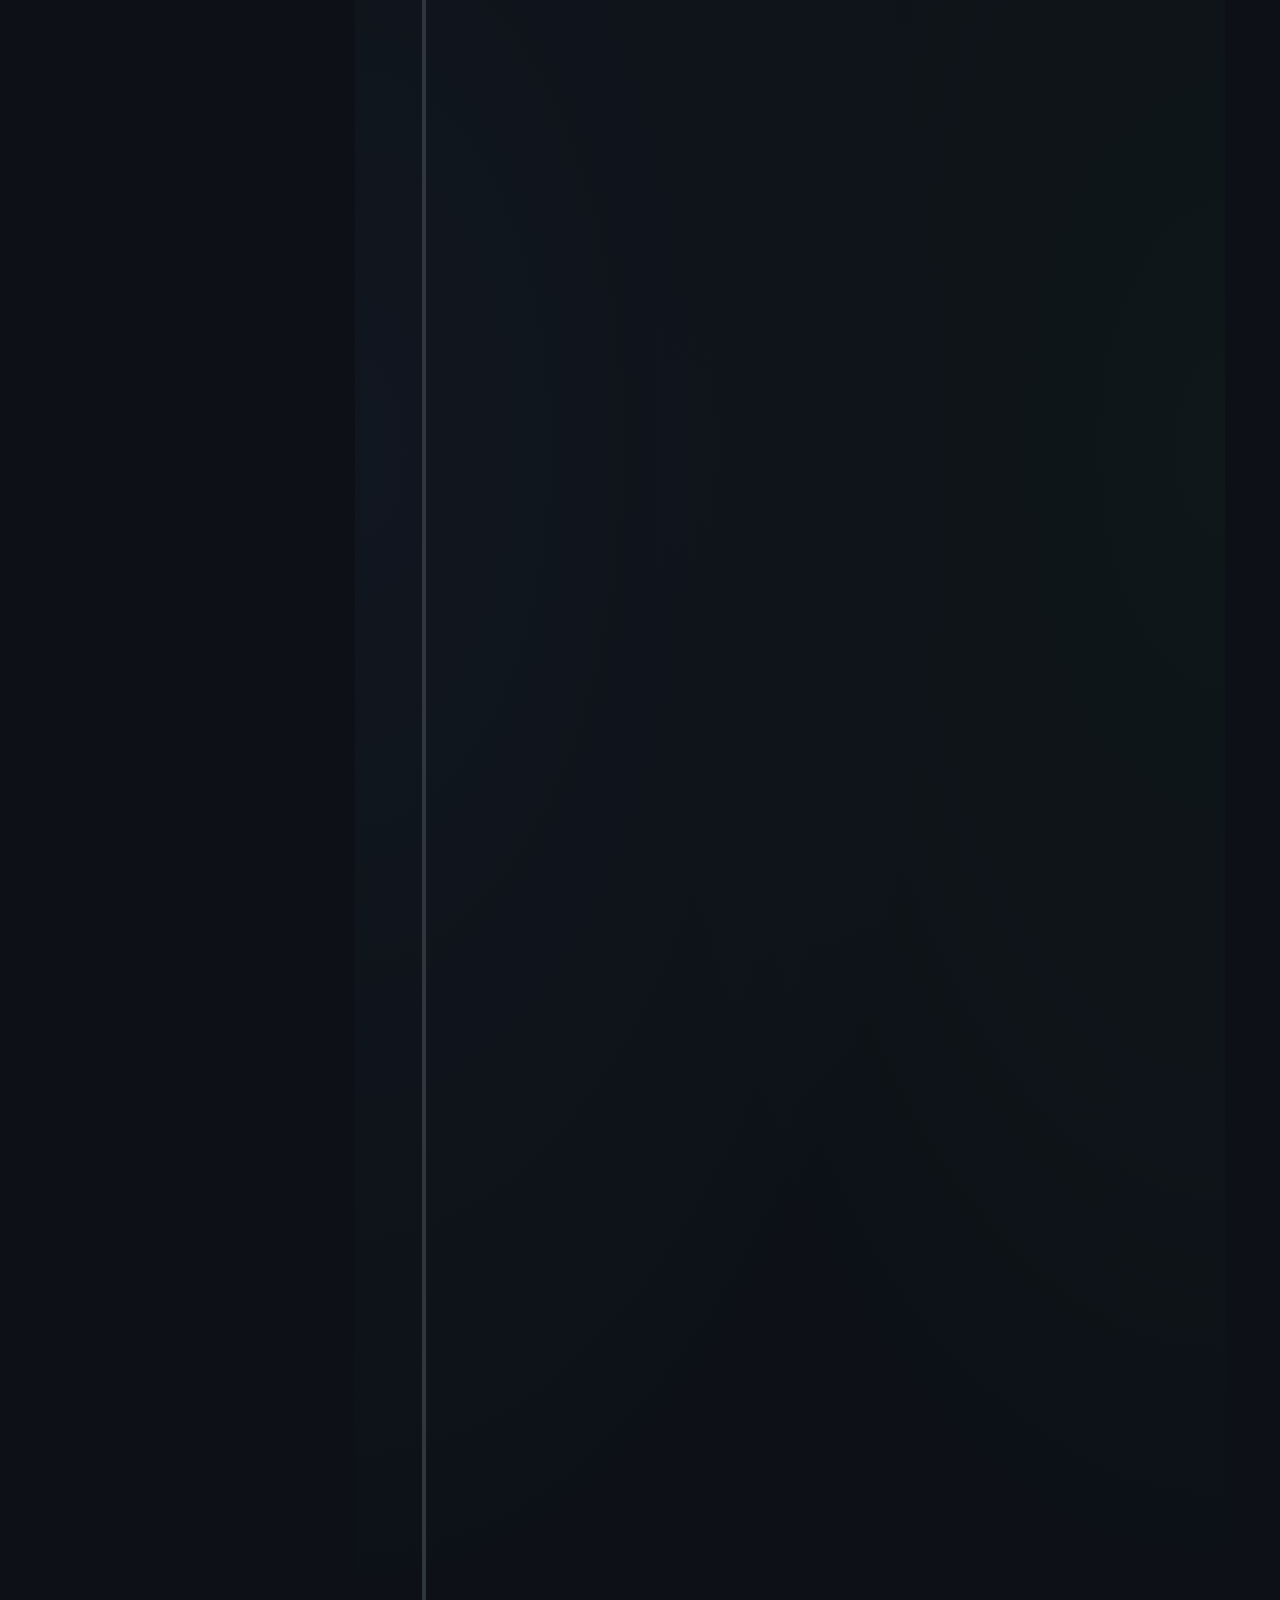
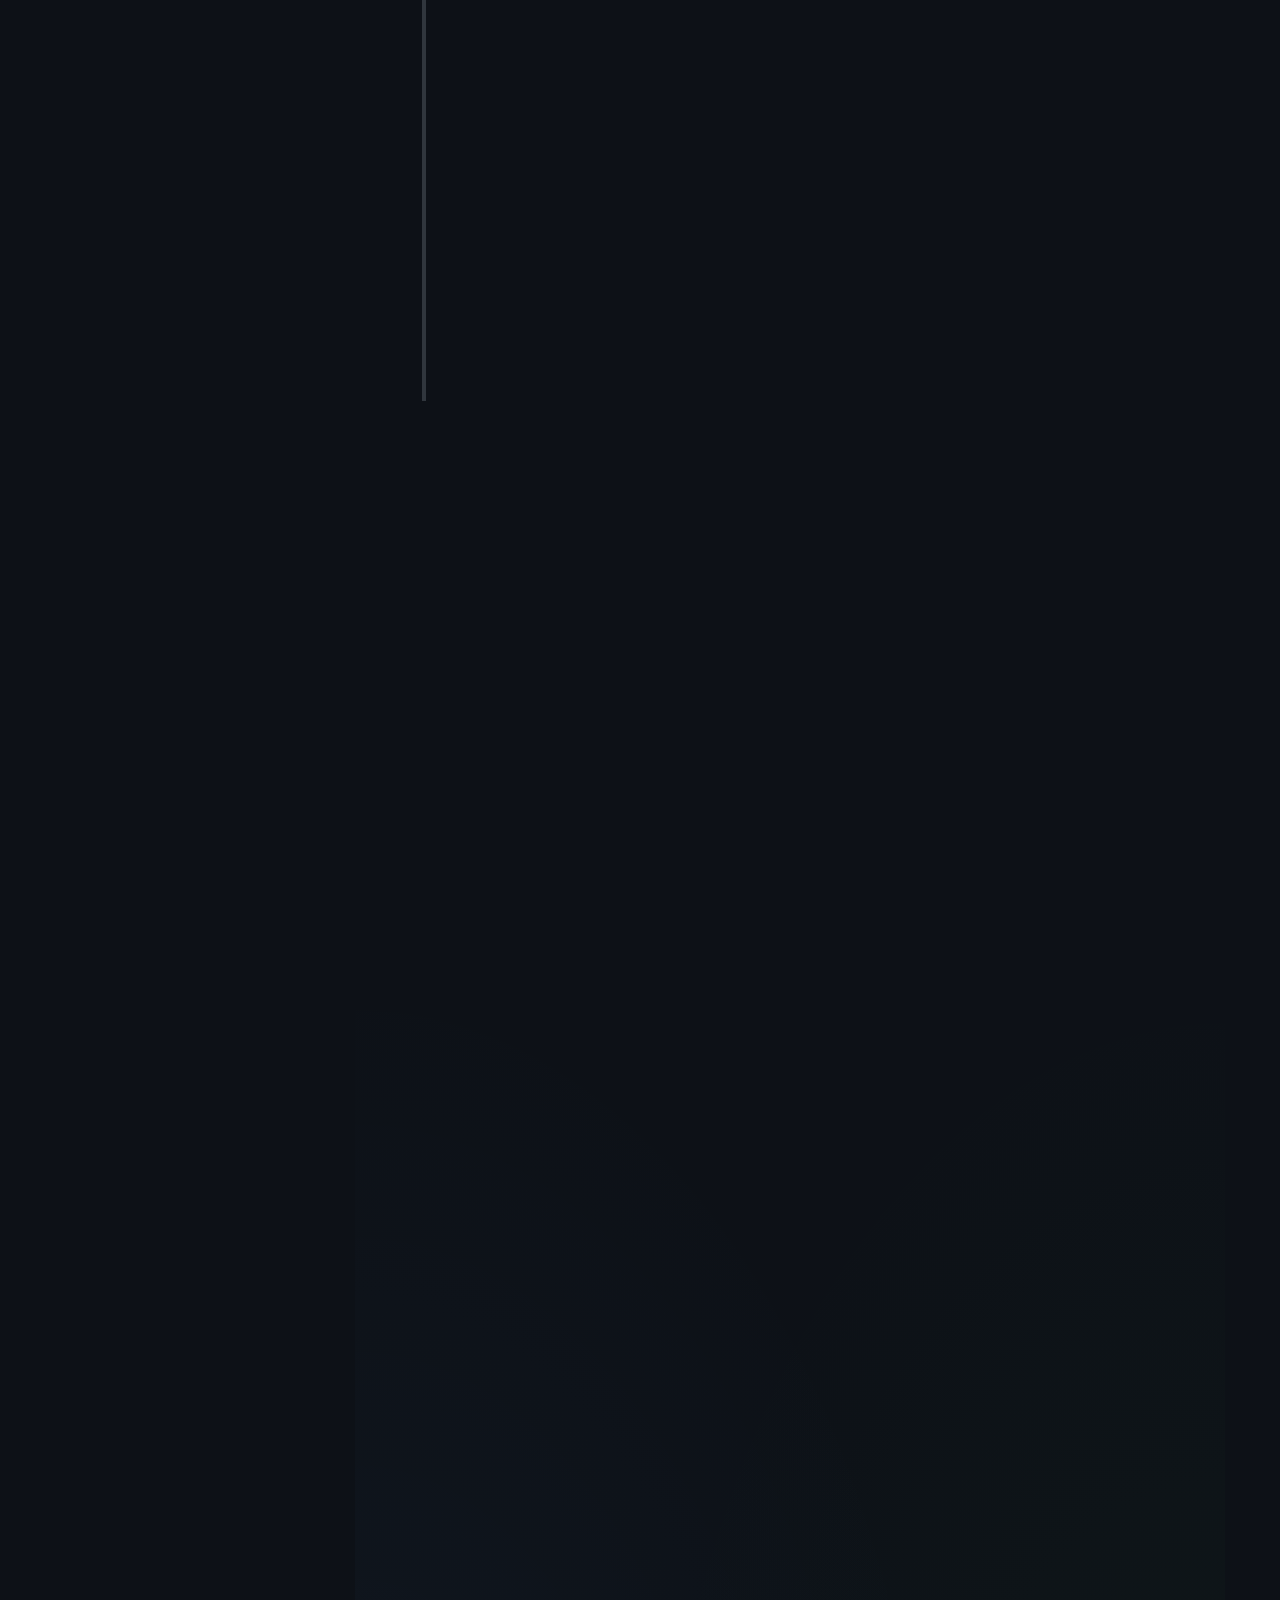
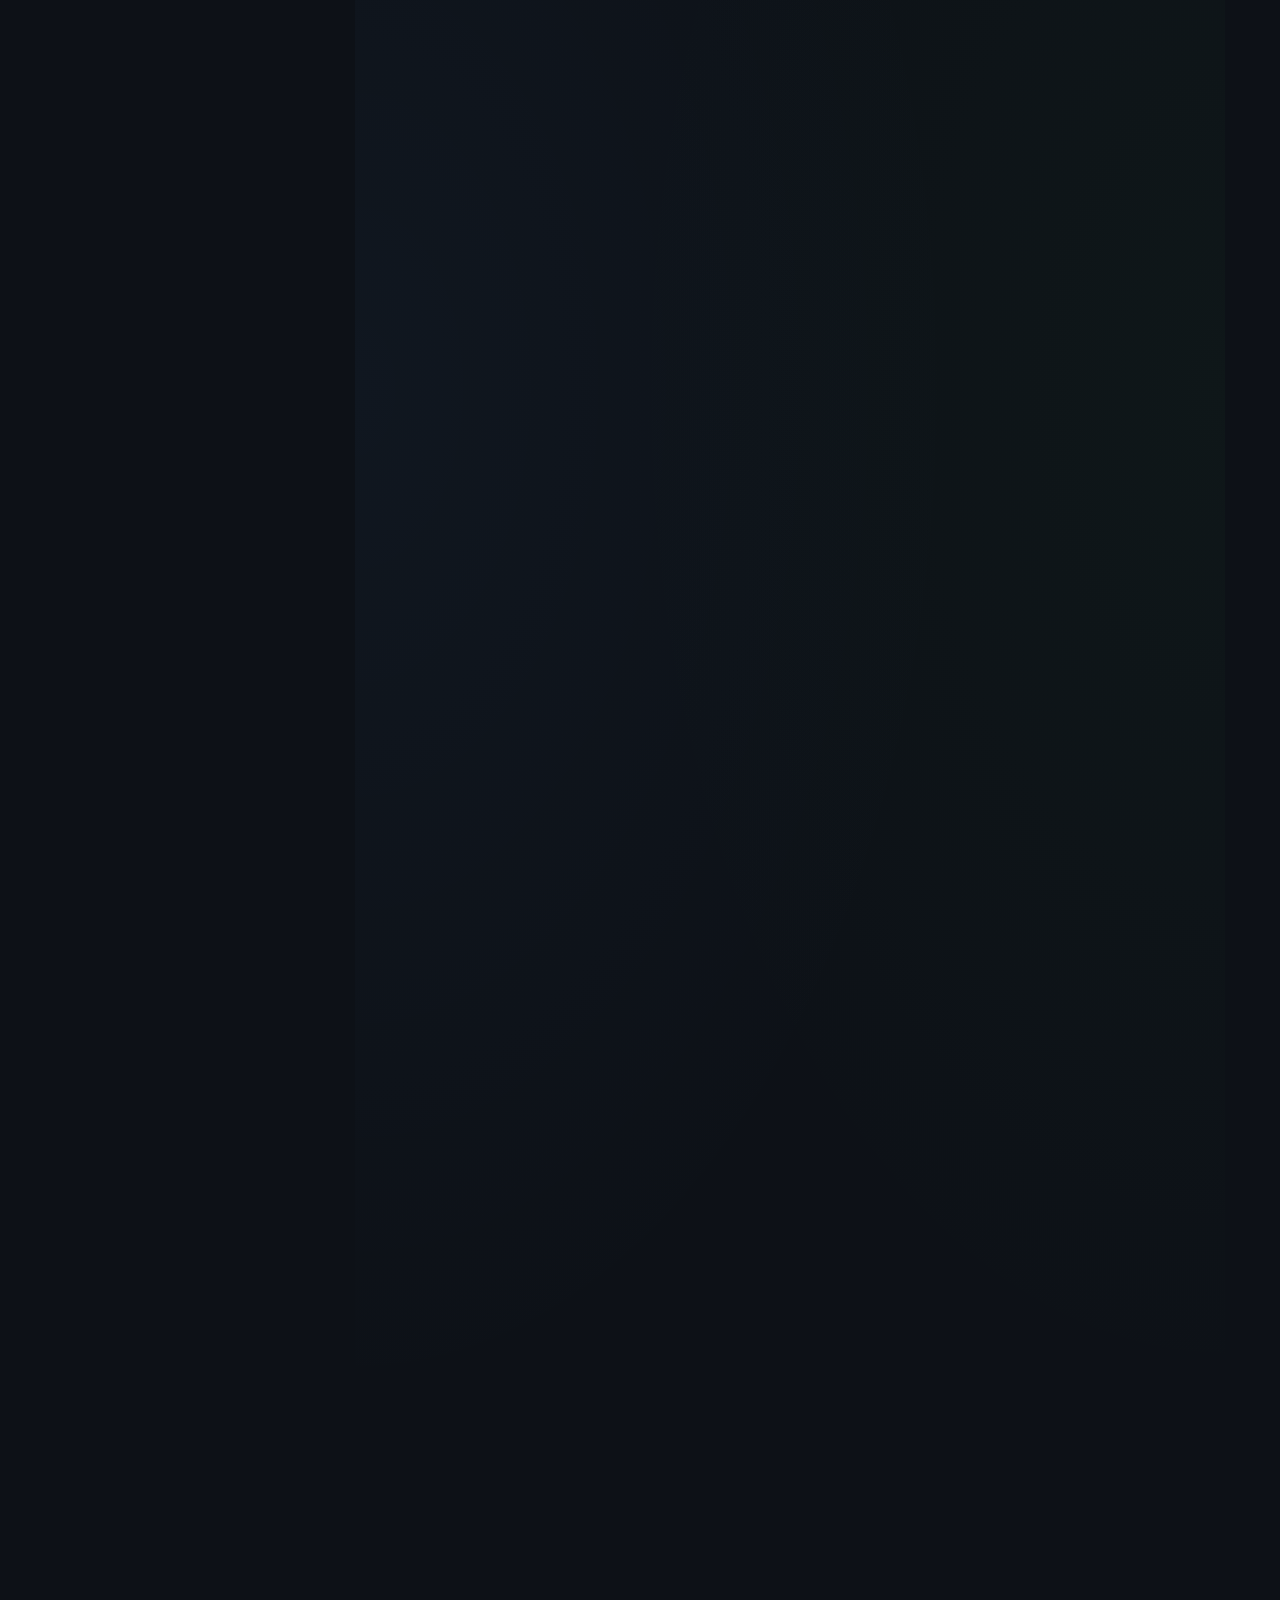
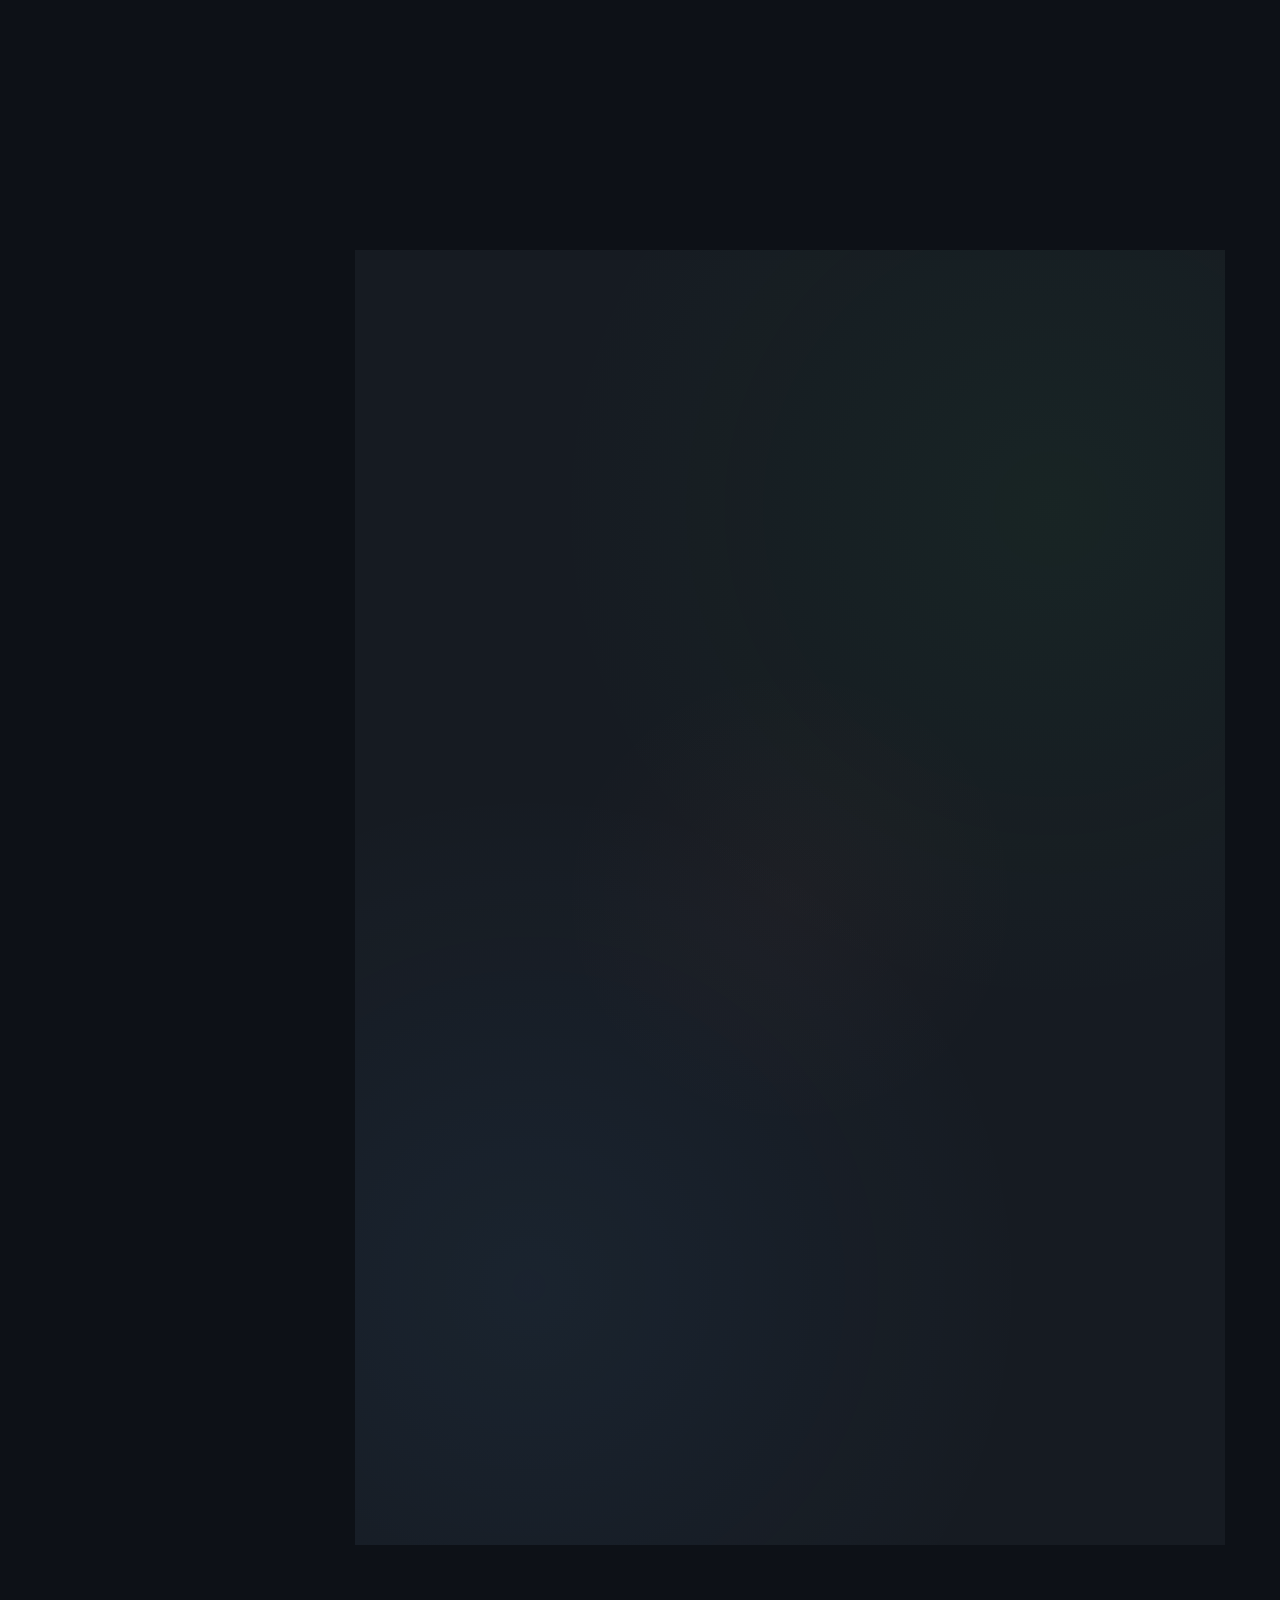
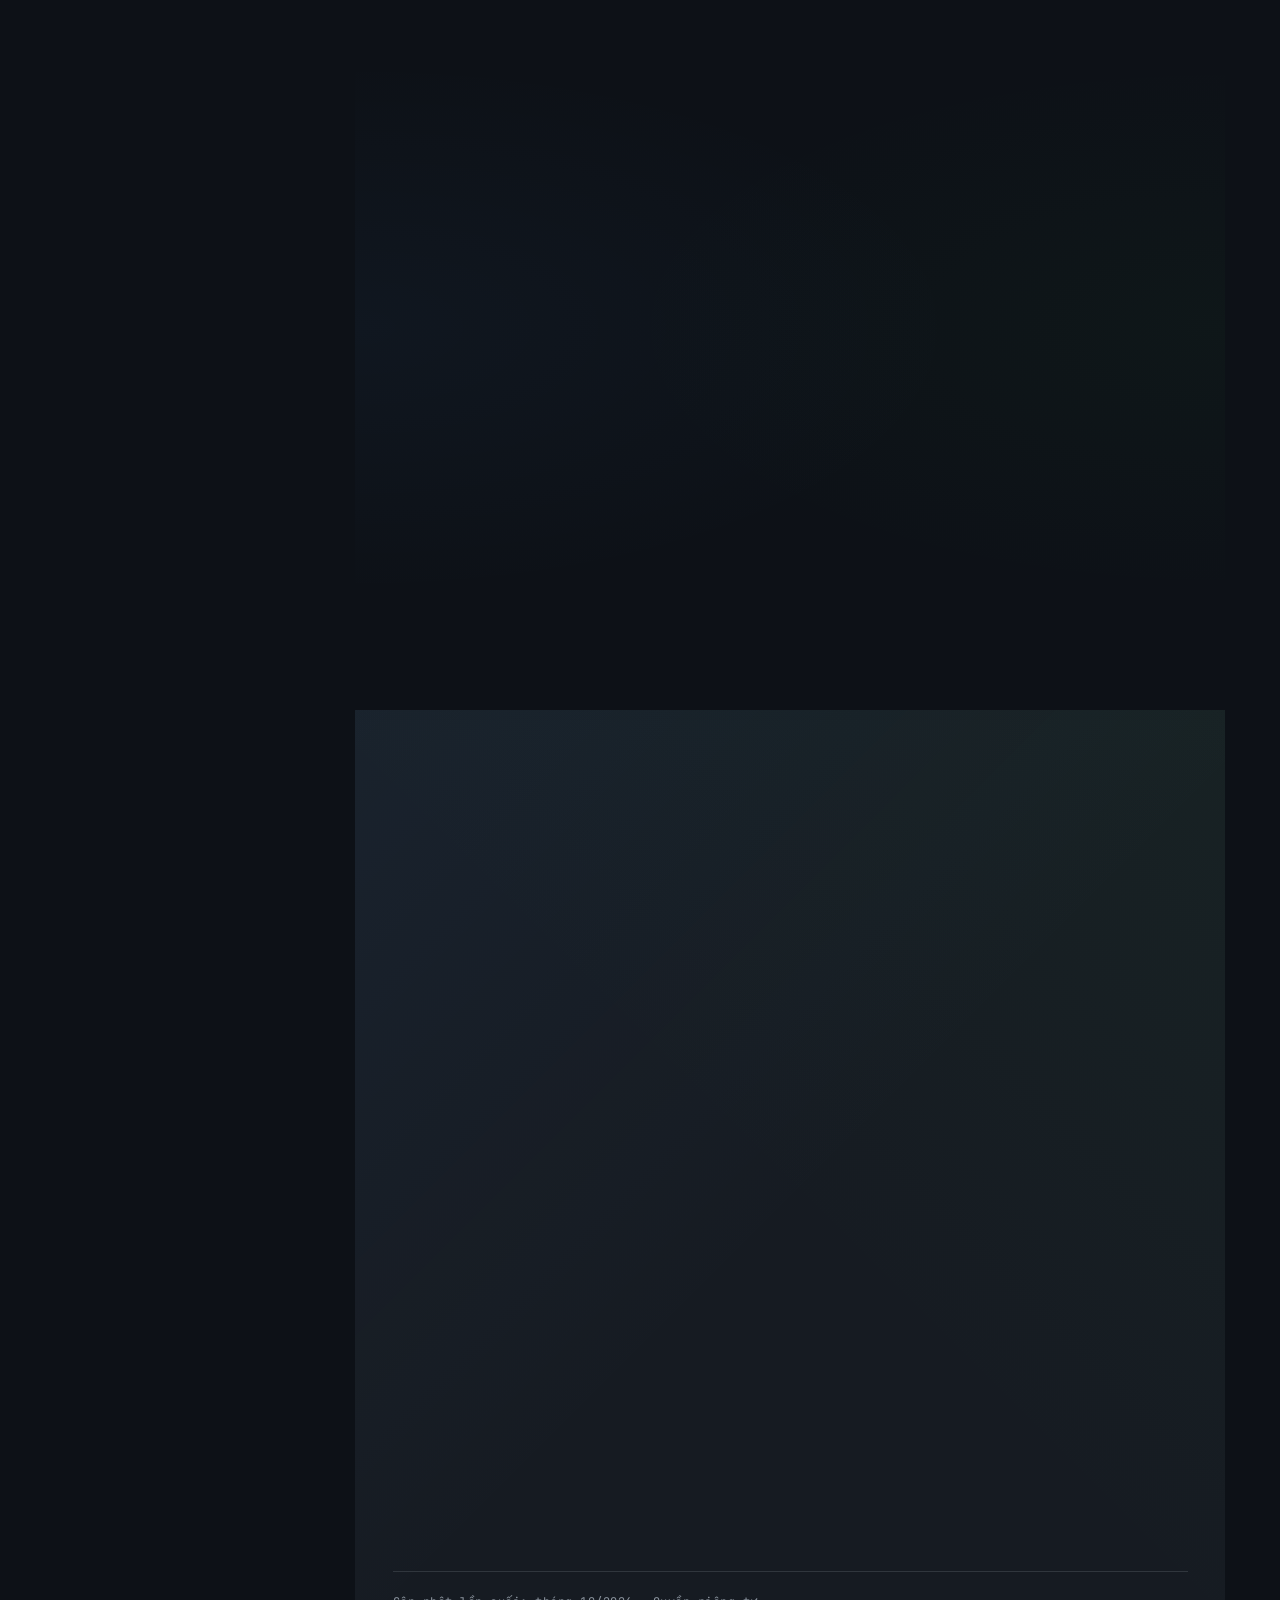
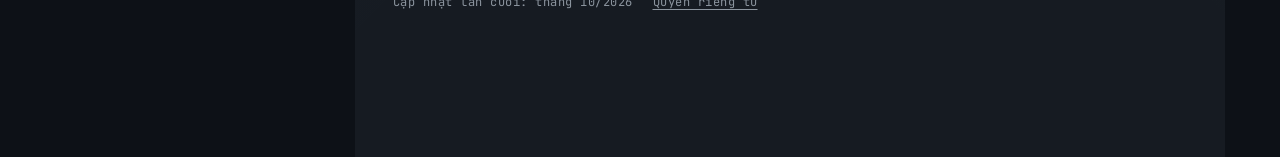
==== commit 8cc26553: "Fix SEO 92, keep the consent notice off the hero buttons, load GA later Follow-up to the live re-mea" ====
--- a/vi/index.html
+++ b/vi/index.html
@@ -5,20 +5,22 @@
 	<!-- Content Security Policy. GitHub Pages cannot send headers, so this is
 	     a meta tag, which cannot carry frame-ancestors or violation reports.
 	     Scripts run only from this site (js/site.js) and Google Analytics,
-	     which js/site.js loads once the page is idle; styles come only from
+	     which js/site.js loads after the page has loaded; styles come only from
 	     this site. Nothing inline runs, so neither needs 'unsafe-inline'
 	     (the JSON-LD blocks below are data, not scripts). The contact form
 	     may post only to its own Formspree form, frames only to YouTube's
 	     privacy-enhanced player, and i.ytimg.com is for video thumbnails.
+	     connect-src allows 'self' so that tools fetching /robots.txt from
+	     the page (Lighthouse's SEO audit, PageSpeed Insights) are not refused.
 	     Anything new the page loads must be added here, on both pages: see
 	     README.md, "Privacy, analytics and the Content Security Policy". -->
-	<meta http-equiv="Content-Security-Policy" content="default-src 'self'; script-src 'self' https://www.googletagmanager.com; style-src 'self'; img-src 'self' https://i.ytimg.com https://*.google-analytics.com https://*.googletagmanager.com; font-src 'self'; connect-src https://formspree.io/f/mdaanwpo https://*.google-analytics.com https://*.analytics.google.com https://*.googletagmanager.com; frame-src https://www.youtube-nocookie.com; form-action https://formspree.io/f/mdaanwpo; base-uri 'none'; object-src 'none'">
+	<meta http-equiv="Content-Security-Policy" content="default-src 'self'; script-src 'self' https://www.googletagmanager.com; style-src 'self'; img-src 'self' https://i.ytimg.com https://*.google-analytics.com https://*.googletagmanager.com; font-src 'self'; connect-src 'self' https://formspree.io/f/mdaanwpo https://*.google-analytics.com https://*.analytics.google.com https://*.googletagmanager.com; frame-src https://www.youtube-nocookie.com; form-action https://formspree.io/f/mdaanwpo; base-uri 'none'; object-src 'none'">
 	<meta name="referrer" content="strict-origin-when-cross-origin">
 
 	<meta http-equiv="X-UA-Compatible" content="IE=edge">
 	<title>Phạm Phước Dũng — Lập trình viên C++ / Qt, TP. Hồ Chí Minh</title>
 	<meta name="viewport" content="width=device-width, initial-scale=1">
-	<meta name="description" content="Lập trình viên C++/Qt, hơn 5 năm kinh nghiệm. Kỹ sư chính của DeepKDS, màn hình bếp tại hơn 5.000 cửa hàng Hàn Quốc (theo SMARTCAST). Sẵn sàng remote hoặc chuyển nơi làm việc." />
+	<meta name="description" content="Hơn 5 năm lập trình C++/Qt. Kỹ sư chính của DeepKDS, màn hình bếp tại hơn 5.000 cửa hàng Hàn Quốc (theo SMARTCAST). Sẵn sàng remote hoặc chuyển nơi làm việc." />
 	<meta name="keywords" content="lập trình viên C++, lập trình viên Qt, lập trình QML, kỹ sư phần mềm, kỹ sư phần mềm nhúng, lập trình nhúng, lập trình đa nền tảng, phần mềm POS, hệ thống màn hình bếp, ZeroMQ, RabbitMQ, WebRTC, kỹ sư robot, ROS, SLAM, Embedded Linux, Raspberry Pi, TP Hồ Chí Minh, tuyển dụng C++, lap trinh vien C++, ky su phan mem nhung" />
 	<meta name="robots" content="index, follow, max-image-preview:large, max-snippet:-1" />
 	<meta name="author" content="Pham Phuoc Dung" />
@@ -162,10 +164,15 @@
 	<link rel="stylesheet" href="../css/bootstrap.css">
 	<!-- Theme style  -->
 	<link rel="stylesheet" href="../css/style.css">
+	<!-- Without JavaScript: the master's-panel photo, which js/site.js
+	     otherwise sets once the panel is near. A stylesheet rather than an
+	     inline <style>, which the Content Security Policy would refuse. -->
+	<noscript><link rel="stylesheet" href="../css/noscript.css"></noscript>
 	<!-- Every behaviour on the page, shared by both languages, including
 	     Google Analytics: js/site.js sets the consent defaults, then loads
-	     gtag.js once the page is idle or first used. Deferred: it downloads
-	     alongside the CSS and runs once the document is parsed. -->
+	     gtag.js on the first tap, key or scroll, or a few seconds after the
+	     page has loaded. Deferred: it downloads alongside the CSS and runs
+	     once the document is parsed. -->
 	<script defer src="../js/site.js"></script>
 
 	</head>
@@ -174,10 +181,14 @@
 	<!-- Analytics consent notice. js/site.js shows it until a choice is made
 	     and remembers the choice in this browser. Without JavaScript it stays
 	     hidden, and Google Analytics never loads either. A div with a region
-	     role rather than a <section>, which the theme pads on phones. -->
+	     role rather than a <section>, which the theme pads on phones. It is
+	     one short line and the buttons (a bar along the bottom on phones, a
+	     strip in the bottom-right corner on wider screens), so it stays below
+	     the hero's buttons. The title only names the region for screen
+	     readers. -->
 	<div class="consent" id="consent" role="region" aria-labelledby="consent-title" hidden>
-		<p class="consent__title" id="consent-title">Cookie thống kê</p>
-		<p class="consent__text">Trang này thống kê lượt truy cập bằng Google Analytics. Cookie của công cụ này chỉ được lưu khi bạn cho phép.</p>
+		<p class="consent__title sr-only" id="consent-title">Cookie thống kê</p>
+		<p class="consent__text">Google Analytics chỉ lưu cookie khi bạn cho phép.</p>
 		<div class="consent__actions">
 			<button type="button" class="consent-btn" data-consent="granted">Cho phép</button>
 			<button type="button" class="consent-btn" data-consent="denied">Từ chối</button>
@@ -200,7 +211,7 @@
 			<div class="text-center">
 				<picture class="author-img">
 					<source srcset="../images/avatar.webp" type="image/webp">
-					<img src="../images/avatar.jpg" alt="Phạm Phước Dũng, lập trình viên C++/Qt" width="400" height="505" decoding="async">
+					<img src="../images/avatar.jpg" alt="Phạm Phước Dũng, lập trình viên C++/Qt" width="400" height="505" loading="lazy" decoding="async">
 				</picture>
 				<div id="colorlib-logo"><a href="./">Phạm Phước Dũng</a></div>
 				<span class="position"><span class="position-text">Lập trình viên C++ &amp; Qt</span></span>
@@ -262,7 +273,7 @@
 										<h1 class="hero-name">Phạm Phước Dũng</h1>
 										<h2 class="hero-typing">
 											<span data-nosnippet>
-												<span class="hero-roles sr-only"><span>Lập trình viên C++</span>, <span>Lập trình viên Qt/QML</span>, <span>Kỹ sư Robotics</span>, <span>Kiến trúc sư phần mềm</span></span>
+												<span class="hero-roles sr-only"><span>Lập trình viên C++</span>, <span>Lập trình viên Qt/QML</span>, <span>Kỹ sư Robotics</span></span>
 												<span class="hero-typed" aria-hidden="true">Lập trình viên C++</span>
 											</span>
 										</h2>
@@ -1191,7 +1202,7 @@
 					<h3>Tôi đã xây gì</h3>
 					<ul class="project-detail-list">
 						<li><strong>Tái sử dụng nền tảng chứ không phải sản phẩm.</strong> Phần khung kiosk, ngăn xếp thanh toán và framework máy trạng thái lấy từ hệ thống gọi món trên máy tính bảng tôi đã xây trước đó. Luồng bán hàng nhà thuốc, tích hợp back-end và giao diện là của riêng sản phẩm này &mdash; đó là lý do sản phẩm không người trực thứ hai ra được trong khoảng thời gian ngắn hơn hẳn sản phẩm đầu.</li>
-						<li><strong>Giao dịch bán hàng là một máy trạng thái.</strong> Hai mươi trạng thái có tên sau một interface duy nhất (State pattern), gồm chờ, màn hình mở đầu, chọn nhóm và chọn món, chọn tuỳ chọn, xác nhận đơn bốn bước, chọn hình thức thanh toán, xử lý thẻ, chia hoá đơn, thành công, thất bại, huỷ, hoàn tiền, quản trị và kiểm tra môi trường. Không người trực nghĩa là không ai ở đó để gỡ một màn hình bị treo, nên mỗi bước là một chỗ máy có thể đang đứng, chứ không phải một nhánh if bên trong hàm.</li>
+						<li><strong>Giao dịch bán hàng là một máy trạng thái.</strong> Hai mươi trạng thái có tên sau một interface duy nhất (State pattern), trong đó có chờ, màn hình mở đầu, chọn nhóm và chọn món, chọn tuỳ chọn, xác nhận đơn bốn bước, chọn hình thức thanh toán, xử lý thẻ, chia hoá đơn, thành công, thất bại, huỷ, hoàn tiền, quản trị và kiểm tra môi trường. Không người trực nghĩa là không ai ở đó để gỡ một màn hình bị treo, nên mỗi bước là một chỗ máy có thể đang đứng, chứ không phải một nhánh if bên trong hàm.</li>
 						<li><strong>Thanh toán thẻ cho cả thị trường Hàn Quốc.</strong> Thanh toán thẻ nằm sau một lớp cơ sở trừu tượng và Factory pattern, phủ bốn nhà cung cấp PG (KICC, KIS, NICE, SMARTRO), cùng nhà cung cấp thứ năm (KOCES) đã hiện thực trên cùng lớp cơ sở, và một tầng thứ hai cùng kiểu cho tám VAN (FDIK, JTNET, KCP, KFTCONE, KICC, KIS, KOVAN, KSNET). Nhà thuốc giữ nguyên nhà cung cấp họ đang dùng.</li>
 						<li><strong>Tiền mặt, kể cả tiền thối.</strong> Bộ nhận tiền giấy và tiền xu điều khiển qua cổng serial với máy trạng thái riêng &mdash; nghỉ, khởi tạo, nhận tiền, rút, xả, trả lại, cùng hai nhánh riêng cho huỷ-trả và lỗi-trả &mdash; kèm bộ nhả tiền để trả tiền thối. Một cái máy đang giữ tờ tiền của khách mà không có ai bên cạnh thì phải biết chính xác nó đang ở trạng thái nào và trả tiền lại bằng cách nào.</li>
 						<li><strong>Những cách thanh toán còn lại.</strong> Ví điện tử và các phương thức QR, thẻ trong ứng dụng, và thẻ giao thông T-money thông qua SDK của nhà cung cấp.</li>
--- a/css/style.css
+++ b/css/style.css
@@ -1558,6 +1558,40 @@
   font-weight: 400;
 }
 
+/* While it types, js/site.js puts the line in a box sized by an invisible
+   copy of the resting text (.hero-typed-sizer) and draws the typed text
+   over it from the left. The box sits where the centred line always sat;
+   longer roles run on to the right of it. With the text centred, each
+   letter moved the whole line, about 70 small layout shifts a run. */
+.hero-typed-box {
+  position: relative;
+  display: inline-block;
+  white-space: nowrap;
+}
+
+.hero-typed-sizer {
+  visibility: hidden;
+}
+
+.hero-typed-box .hero-typed {
+  position: absolute;
+  top: 0;
+  left: 0;
+}
+
+/* In the box the caret is painted rather than laid out: a bar in the
+   padding after the text, where the "|" glyph sat. As a positioned ::after
+   it was a box of its own that moved with every letter, and each move still
+   counted as a (tiny) layout shift. */
+.hero-typed-box .hero-typed.is-typing {
+  padding-right: 1ch;
+  background: linear-gradient(var(--accent-primary), var(--accent-primary)) no-repeat right calc(0.3em - 1px) top / 2px 0.95em;
+}
+
+.hero-typed-box .hero-typed.is-typing::after {
+  content: none;
+}
+
 /* Override slider-text-inner để căn giữa */
 .slider-text-inner {
   display: flex !important;
@@ -2434,6 +2468,14 @@
   background: rgba(247, 129, 102, 0.15);
   border: 1px solid var(--accent-tertiary);
   color: var(--accent-tertiary);
+}
+
+/* The email address in the error message: its blue sits on the error's
+   orange at 1:1 luminance contrast, so the underline is what marks it as a
+   link (WCAG 1.4.1). */
+.form-status a {
+  text-decoration: underline;
+  text-underline-offset: 3px;
 }
 
 /* Mobile Navigation Toggle */
@@ -3258,6 +3300,40 @@
   object-fit: cover;
 }
 
+/* The ring is the frame's 4px border. The photo's rounded edge is
+   anti-aliased against what lies behind it, the dark sidebar, which left a
+   faint dark hairline between photo and ring at 1x. A 2px ring in the
+   border's colour is drawn over that seam, covering 1px of border and 1px
+   of photo. Drawn over the photo rather than under it as a background, it
+   leaves no coloured disc showing while the photo loads. */
+#colorlib-aside .author-img::after {
+  content: "";
+  position: absolute;
+  inset: -1px;
+  border-radius: 50%;
+  box-shadow: inset 0 0 0 2px var(--accent-primary);
+  pointer-events: none;
+  transition: box-shadow 0.3s ease;
+}
+
+@media (hover: hover) {
+  #colorlib-aside .author-img:hover::after {
+    box-shadow: inset 0 0 0 2px var(--accent-secondary);
+  }
+}
+
+/* Sidebar photo on the off-canvas layout (992px and below): not fetched
+   until the menu is about to open, when js/site.js adds .avatar-ready. The
+   <img> is loading="lazy", and a lazy image that is not displayed is not
+   loaded; off-canvas but displayed, it was close enough to the screen to
+   load at once. The frame keeps its size and ring. Without JavaScript the
+   menu cannot be opened, so nothing is lost. */
+@media screen and (max-width: 992px) {
+  #colorlib-aside:not(.avatar-ready) .author-img img {
+    display: none;
+  }
+}
+
 /* ==========================================================================
    Project detail dialogs
 
@@ -3547,29 +3623,39 @@
 /* ==========================================================================
    Analytics consent notice and privacy note
 
-   The notice is a small card in the bottom corner, never a wall: the page
+   The notice is one short line and its buttons, never a wall: the page
    behind it stays usable. js/site.js shows it until Allow or Decline is
    picked, and lifts the back-to-top button above it (--consent-space).
    Allow and Decline look the same on purpose, so neither is the easy way
-   out. The card sits under the dialogs (10000) and the reading aids, and
+   out. The notice sits under the dialogs (10000) and the reading aids, and
    hides while the off-canvas menu is open instead of peeking out beside it.
+
+   It is kept low enough never to reach the hero's Download CV and Contact
+   Me buttons: from 769px a single row in the bottom-right corner (about
+   52px tall), on phones a bar along the bottom (about 90px, its line of
+   text unbroken in both languages from 360px). The card it replaced was
+   160-180px tall; it covered Contact Me at 390x844 and 1366x657, and a
+   Project details button at 1440x900.
    ========================================================================== */
 
 .consent {
   position: fixed;
   right: 24px;
-  bottom: 24px;
+  bottom: 12px;
   z-index: 9996;
-  width: 360px;
+  display: flex;
+  flex-wrap: wrap;
+  align-items: center;
+  gap: 8px 18px;
   max-width: calc(100vw - 48px);
-  padding: 16px 18px 18px;
+  padding: 7px 8px 7px 18px;
   border: 1px solid var(--border-color);
   border-radius: 10px;
   background: var(--bg-secondary);
   box-shadow: 0 12px 32px rgba(1, 4, 9, 0.55);
   color: var(--text-secondary);
   font-size: 14px;
-  line-height: 1.55;
+  line-height: 1.4;
   animation: consentIn 0.25s ease-out;
 }
 
@@ -3592,15 +3678,8 @@
   to   { opacity: 1; transform: none; }
 }
 
-.consent__title {
-  margin: 0 0 4px;
-  color: var(--text-primary);
-  font-size: 15px;
-  font-weight: 600;
-}
-
 .consent__text {
-  margin: 0 0 14px;
+  margin: 0;
 }
 
 .consent__actions {
@@ -3608,6 +3687,10 @@
   flex-wrap: wrap;
   align-items: center;
   gap: 10px;
+}
+
+.consent .consent__actions {
+  gap: 8px;
 }
 
 .consent-btn {
@@ -3626,6 +3709,11 @@
   transition: background 0.2s ease, color 0.2s ease;
 }
 
+.consent .consent-btn {
+  min-width: 88px;
+  min-height: 36px;
+}
+
 .consent-btn[aria-pressed="true"] {
   background: var(--accent-primary);
   color: var(--bg-primary);
@@ -3640,6 +3728,11 @@
   text-underline-offset: 3px;
 }
 
+.consent .consent__more {
+  margin-right: 8px;
+  padding-left: 4px;
+}
+
 @media (hover: hover) {
   .consent-btn:hover {
     background: var(--accent-primary);
@@ -3651,16 +3744,57 @@
   }
 }
 
+/* Touch screens get full-size buttons, the tablet row included. */
+@media (pointer: coarse) {
+  .consent .consent-btn {
+    min-height: 44px;
+  }
+}
+
+/* Phones: a bar along the bottom edge, the line of text above the buttons. */
+@media (max-width: 768px) {
+  .consent {
+    right: 0;
+    bottom: 0;
+    left: 0;
+    gap: 6px 8px;
+    max-width: none;
+    padding: 8px 16px 10px;
+    border-width: 1px 0 0;
+    border-radius: 0;
+    box-shadow: 0 -8px 24px rgba(1, 4, 9, 0.45);
+    font-size: 13px;
+  }
+
+  .consent__text,
+  .consent .consent__actions {
+    flex: 1 1 100%;
+  }
+
+  .consent .consent-btn {
+    min-height: 44px;
+  }
+
+  .consent .consent__more {
+    margin-right: 0;
+  }
+}
+
+/* The narrowest phones: slimmer buttons keep the privacy link on their row. */
+@media (max-width: 360px) {
+  .consent {
+    padding-right: 12px;
+    padding-left: 12px;
+  }
+
+  .consent .consent-btn {
+    min-width: 0;
+    padding-right: 12px;
+    padding-left: 12px;
+  }
+}
+
 @media (max-width: 480px) {
-  .consent {
-    right: 12px;
-    bottom: 12px;
-    left: 12px;
-    width: auto;
-    max-width: none;
-    padding: 14px 16px 16px;
-  }
-
   .consent-btn {
     min-height: 44px;
   }
@@ -3891,6 +4025,33 @@
   line-height: 1;
 }
 
+/* On touch screens each footer button, the language switch among them,
+   answers taps in a box of at least 40x40px centred on it, while it keeps
+   its 28-38px look. The buttons are 16px or more apart, so the boxes never
+   overlap. The switch's overflow:hidden would clip its box, and nothing in
+   it overflows, so it is lifted here. */
+@media (pointer: coarse) {
+  #colorlib-aside .colorlib-footer ul li a {
+    position: relative;
+  }
+
+  #colorlib-aside .colorlib-footer ul li a::after {
+    content: "";
+    position: absolute;
+    top: 50%;
+    left: 50%;
+    width: 100%;
+    min-width: 40px;
+    height: 100%;
+    min-height: 40px;
+    transform: translate(-50%, -50%);
+  }
+
+  #colorlib-aside .colorlib-footer ul li.lang-switch a {
+    overflow: visible;
+  }
+}
+
 /* Inline code inside project dialogs: Bootstrap's default is a light box with
    red text, which fights the dark theme. */
 .project-modal code,
@@ -4060,9 +4221,10 @@
 }
 
 /* The hamburger hugs the top-left corner, where a ring drawn outside it
-   would be cut off by the edge of the screen. */
+   would be cut off by the edge of the screen. The button starts 5px left of
+   the screen, so the ring is drawn 8px inside it to show both its pixels. */
 .colorlib-nav-toggle:focus-visible {
-  outline-offset: -6px !important;
+  outline-offset: -8px !important;
 }
 
 /* Section headings take focus after a section jump (js/site.js), so the
--- a/css/noscript.css
+++ b/css/noscript.css
@@ -0,0 +1,15 @@
+/* ==========================================================================
+   Loaded only when JavaScript is off (a <noscript> link in the head of / and
+   /vi/), so none of this reaches a normal visit.
+
+   The master's-panel photo is normally set by js/site.js once the panel
+   comes near the viewport (.bg-ready, see "Lazy CSS backgrounds"). Without
+   the script it never would be, so it is set here instead, from the start.
+   The URLs are relative to this file, so both pages share it.
+   ========================================================================== */
+
+.panel--master .panel-body::before {
+  background-image: url(../images/master-graduation.jpg);
+  background-image: image-set(url(../images/master-graduation.webp) type("image/webp"),
+                              url(../images/master-graduation.jpg) type("image/jpeg"));
+}
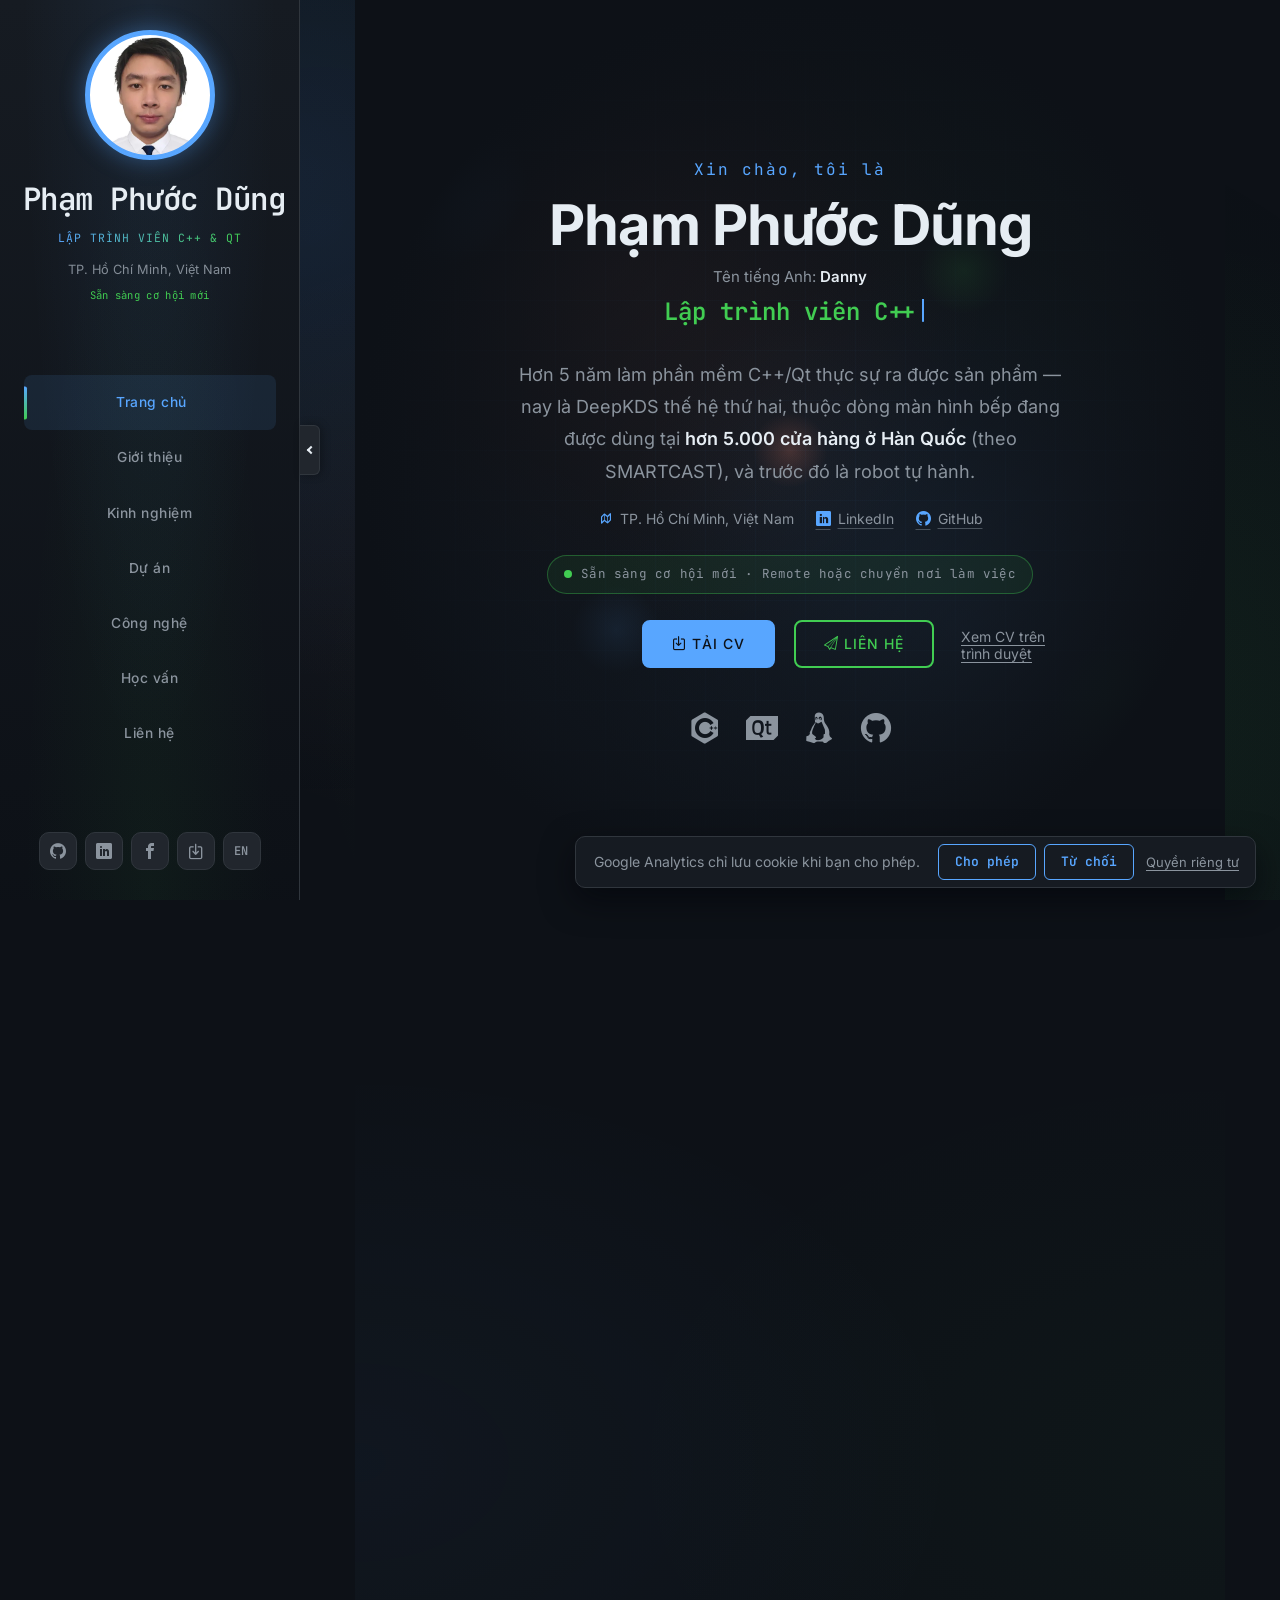
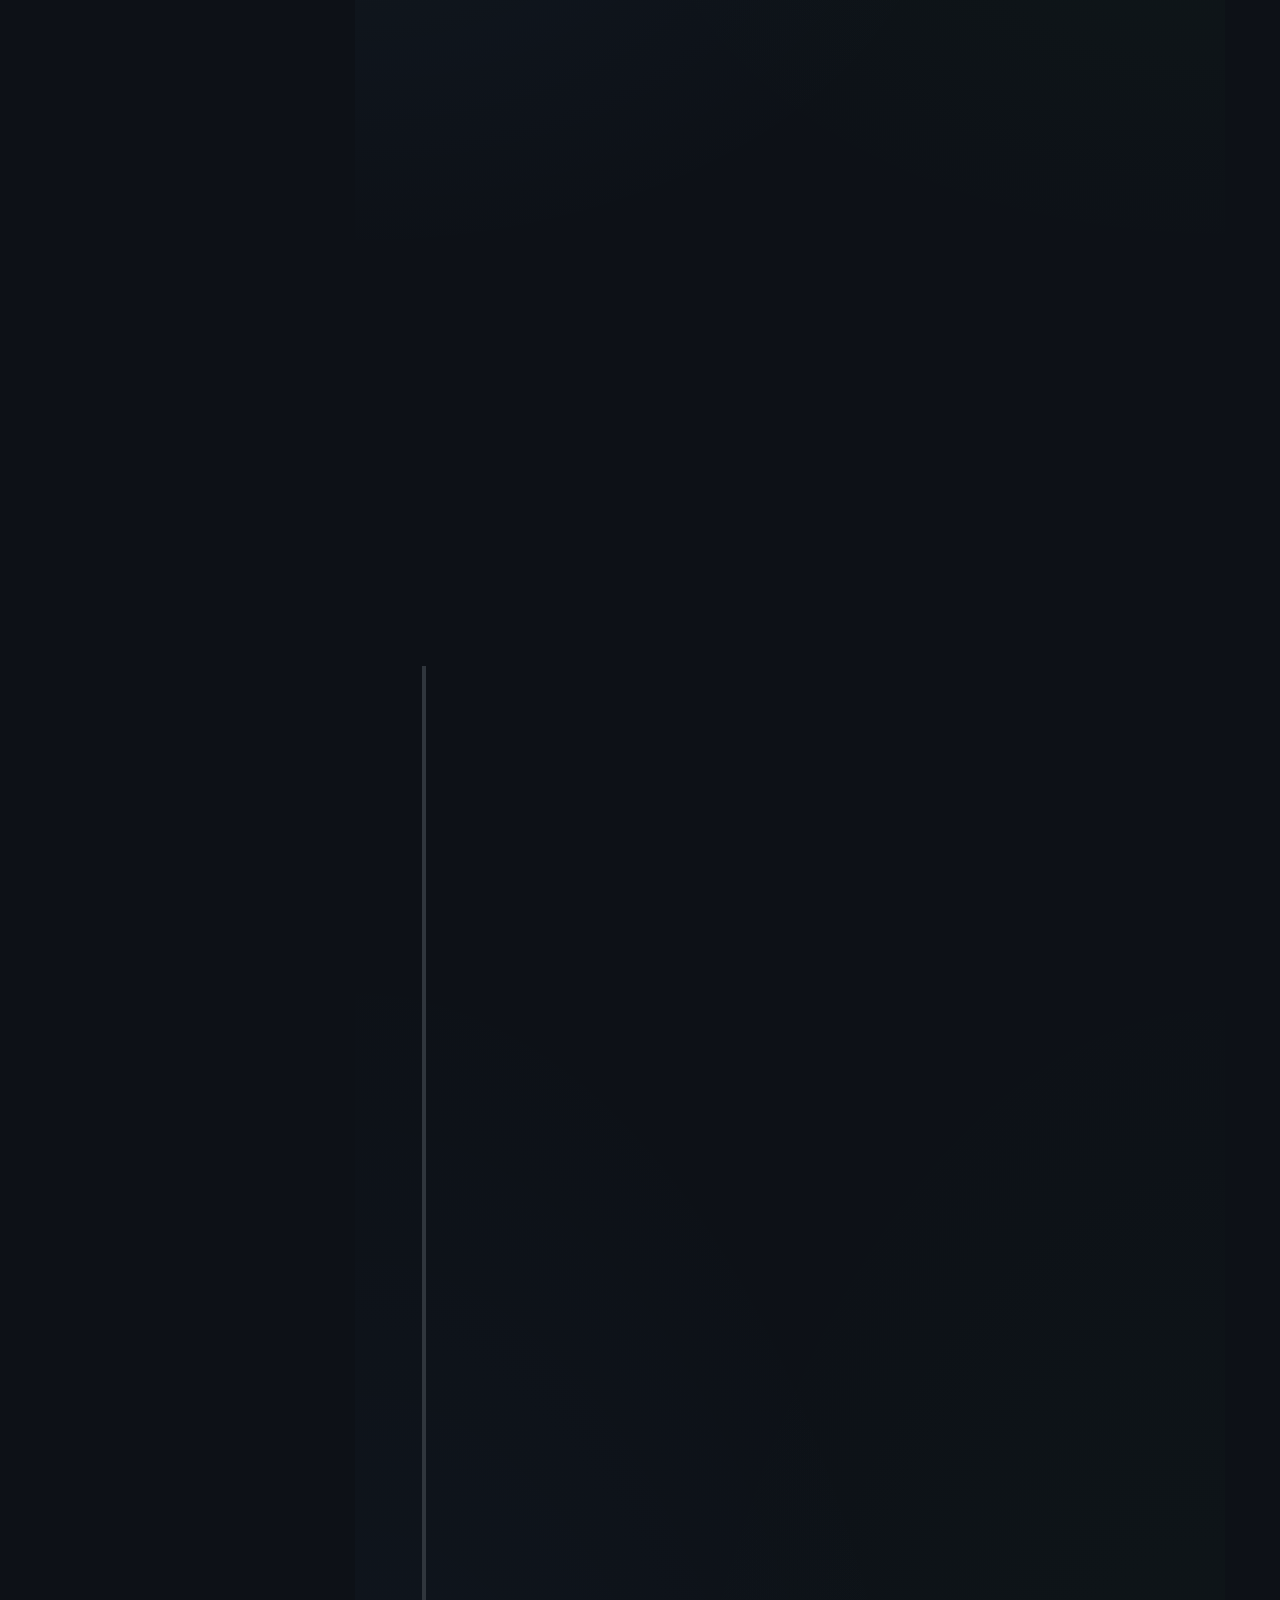
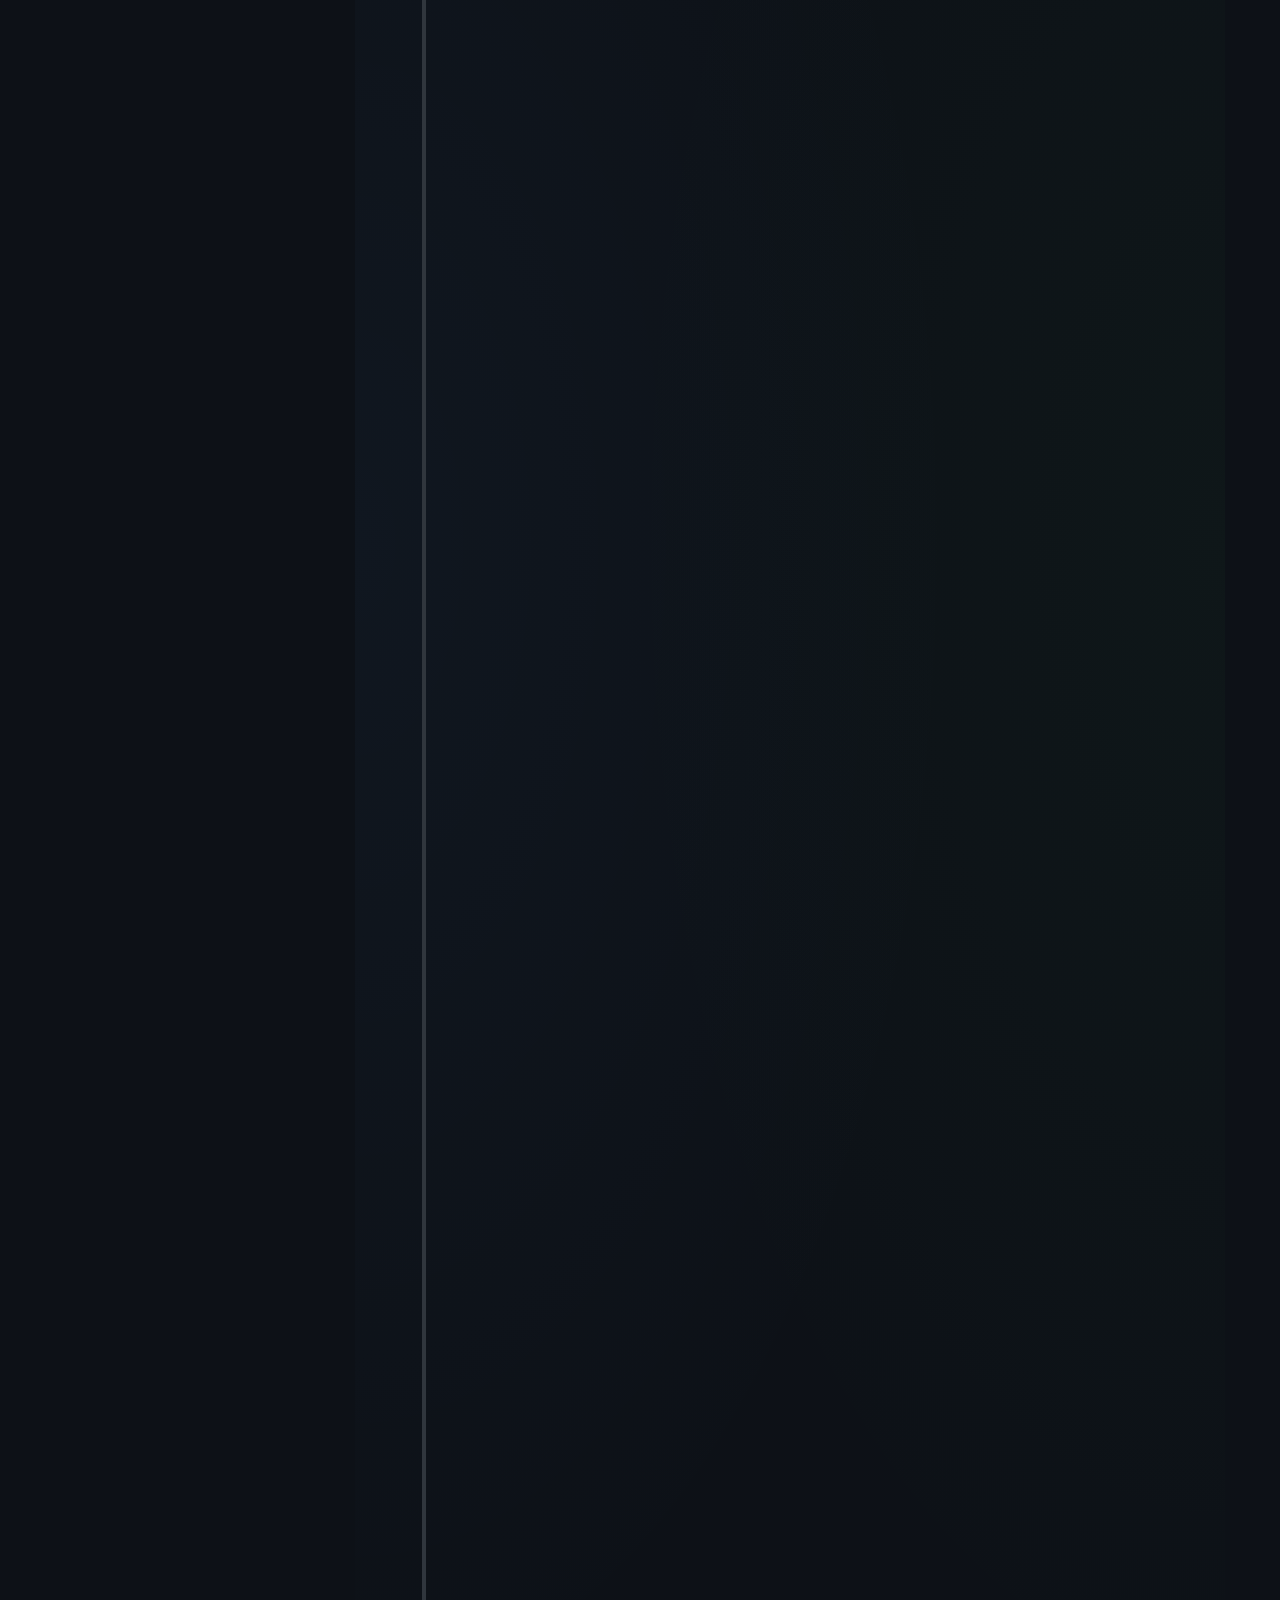
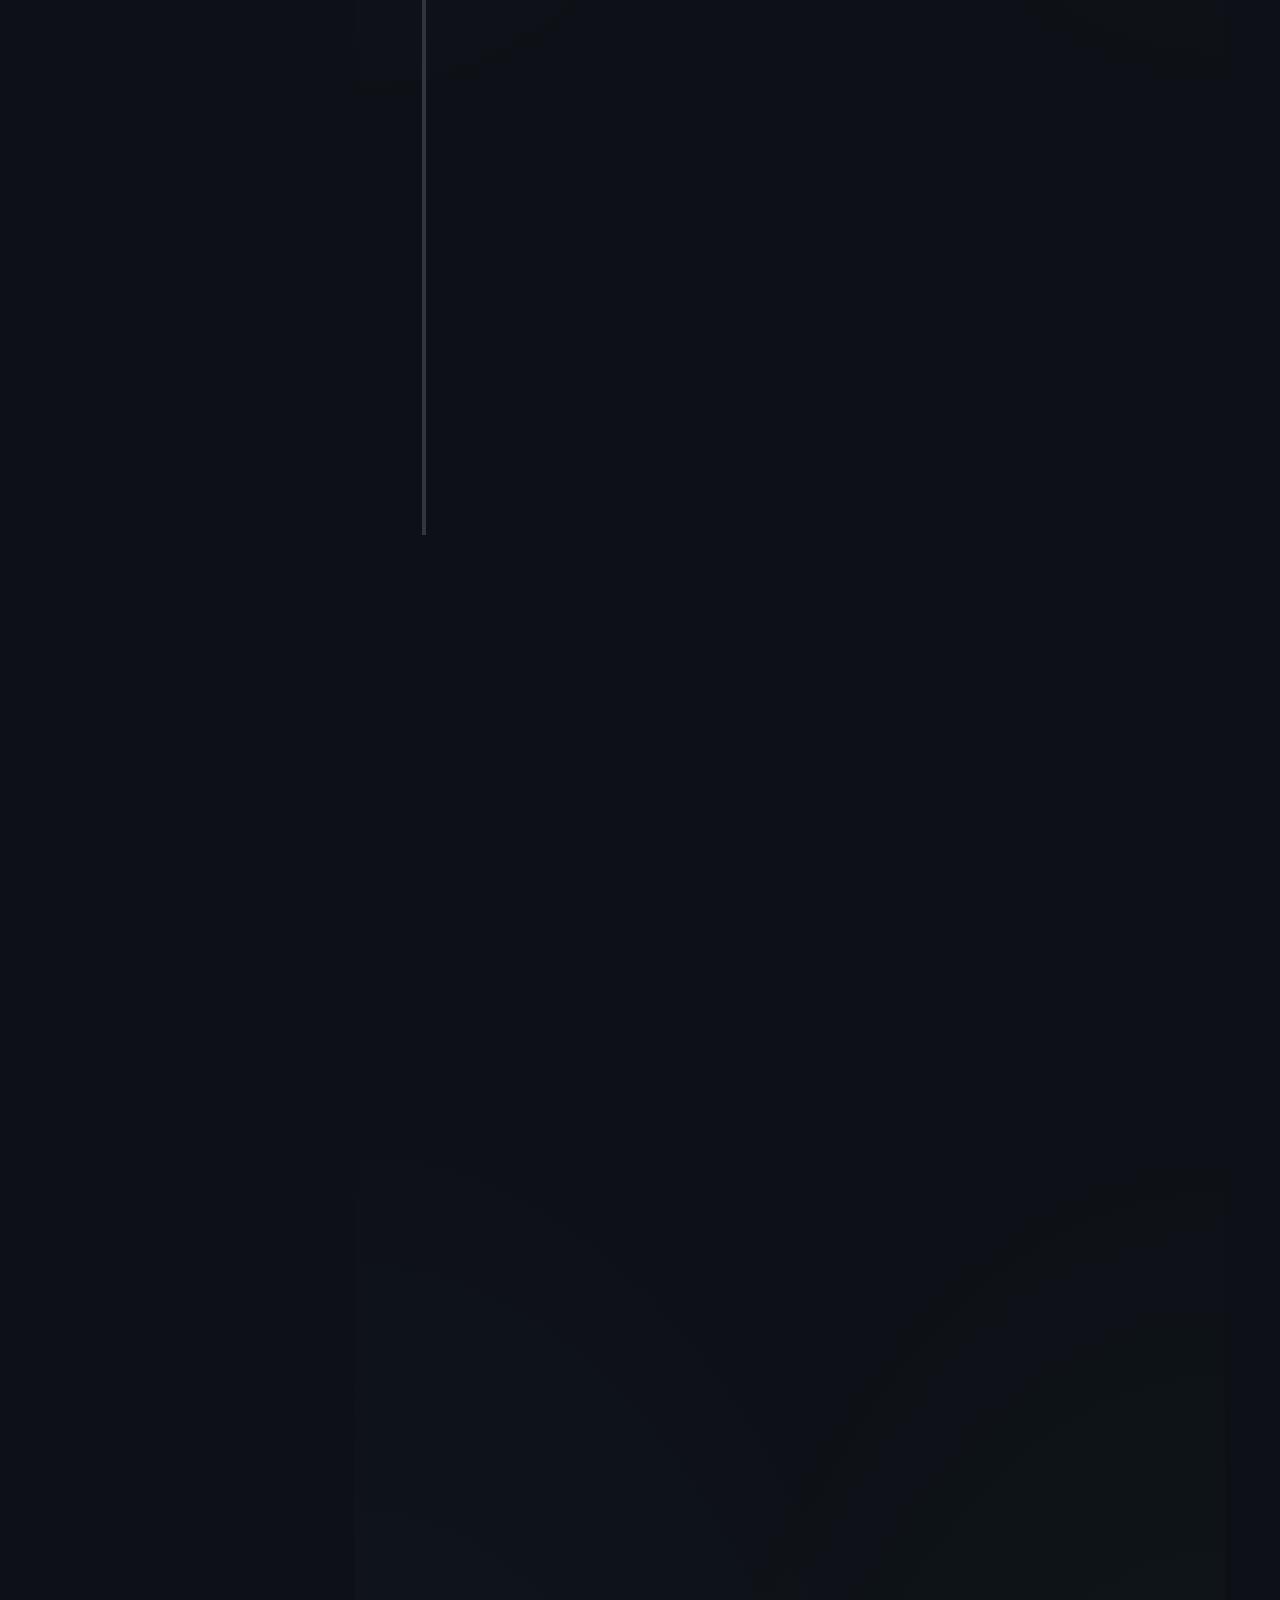
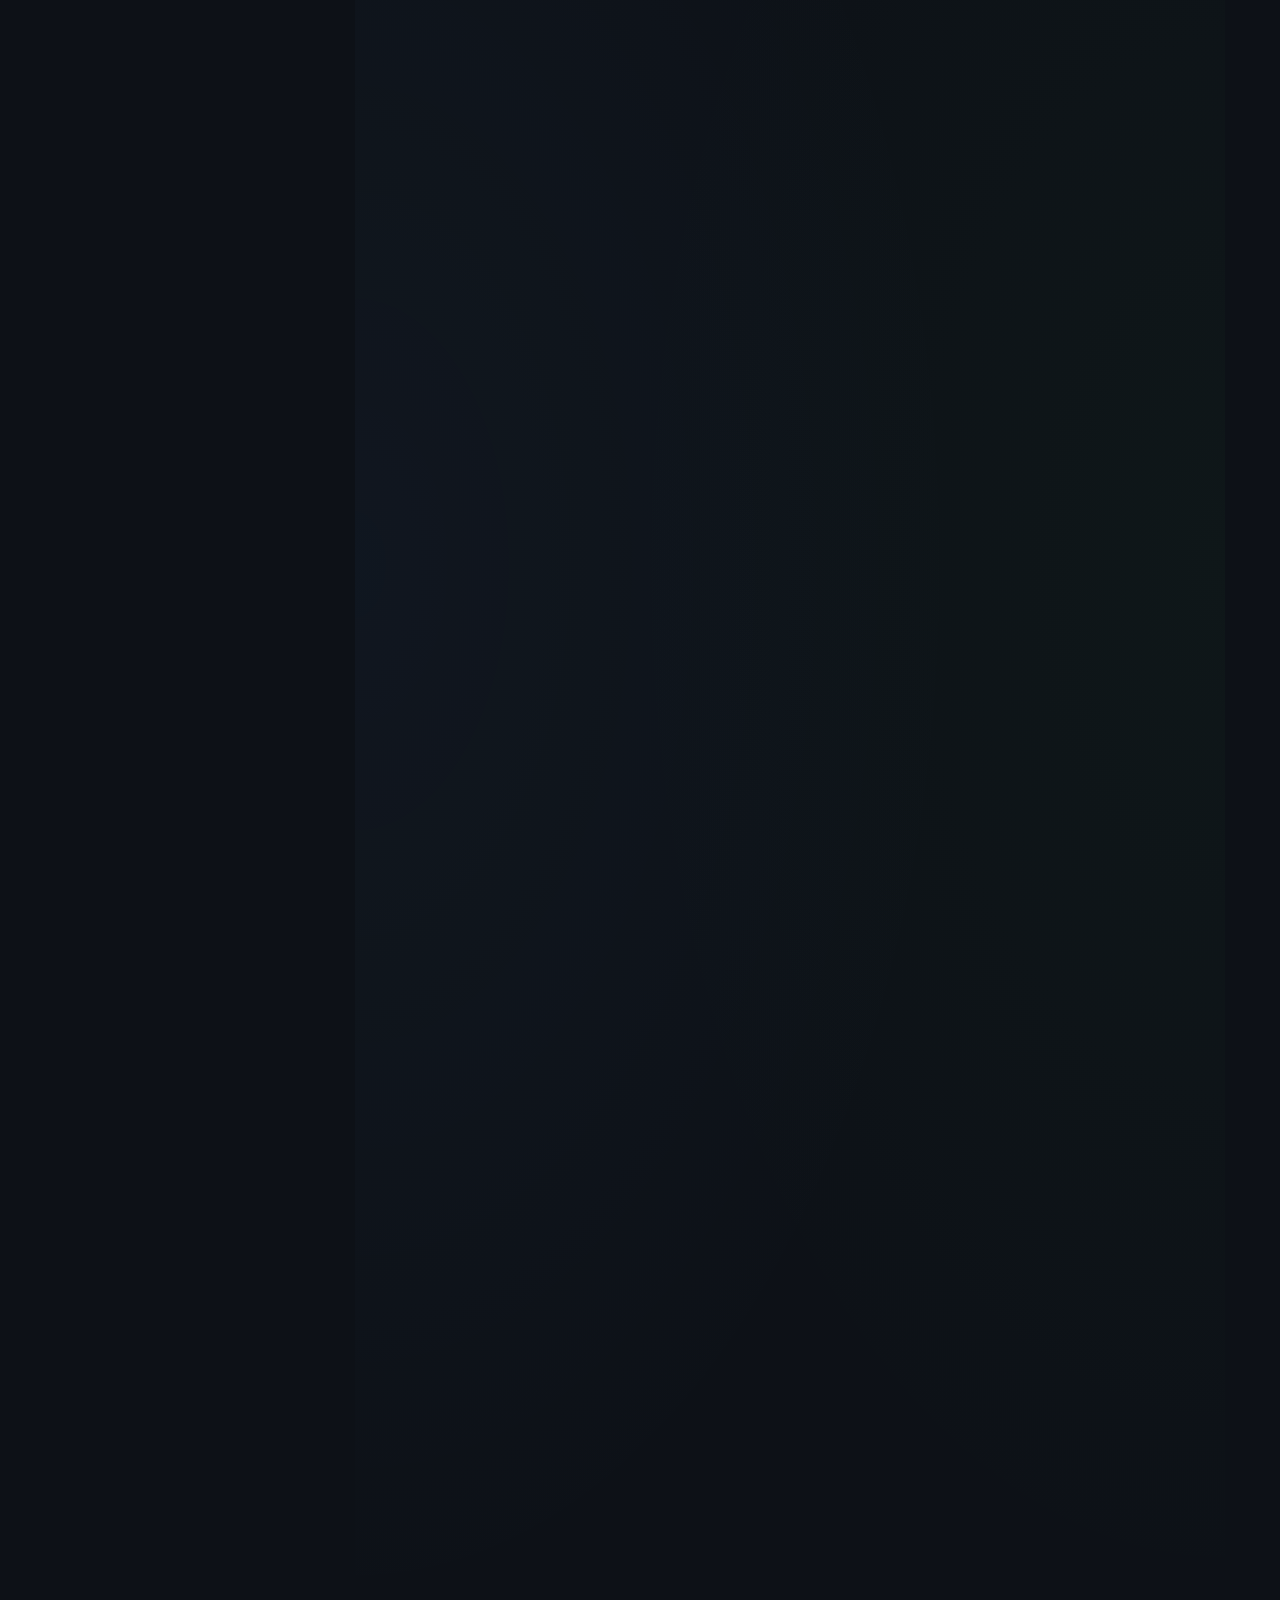
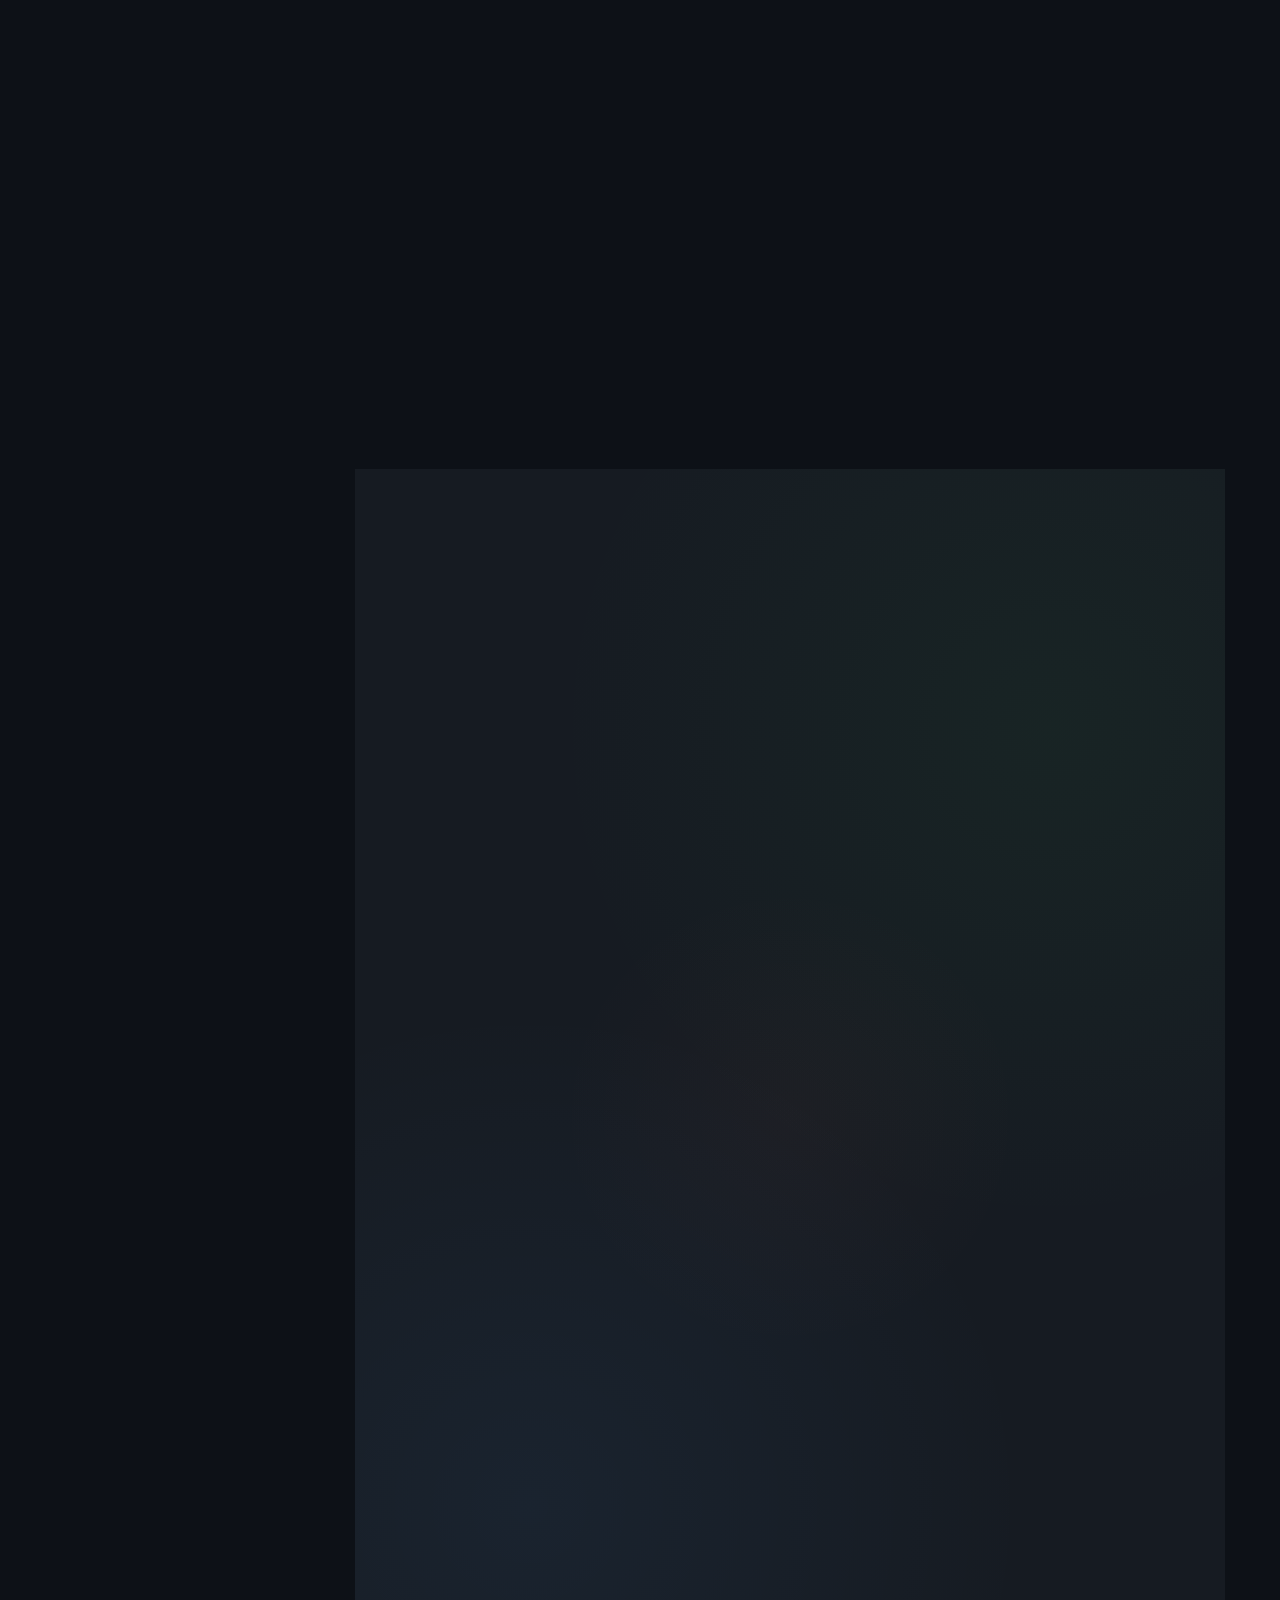
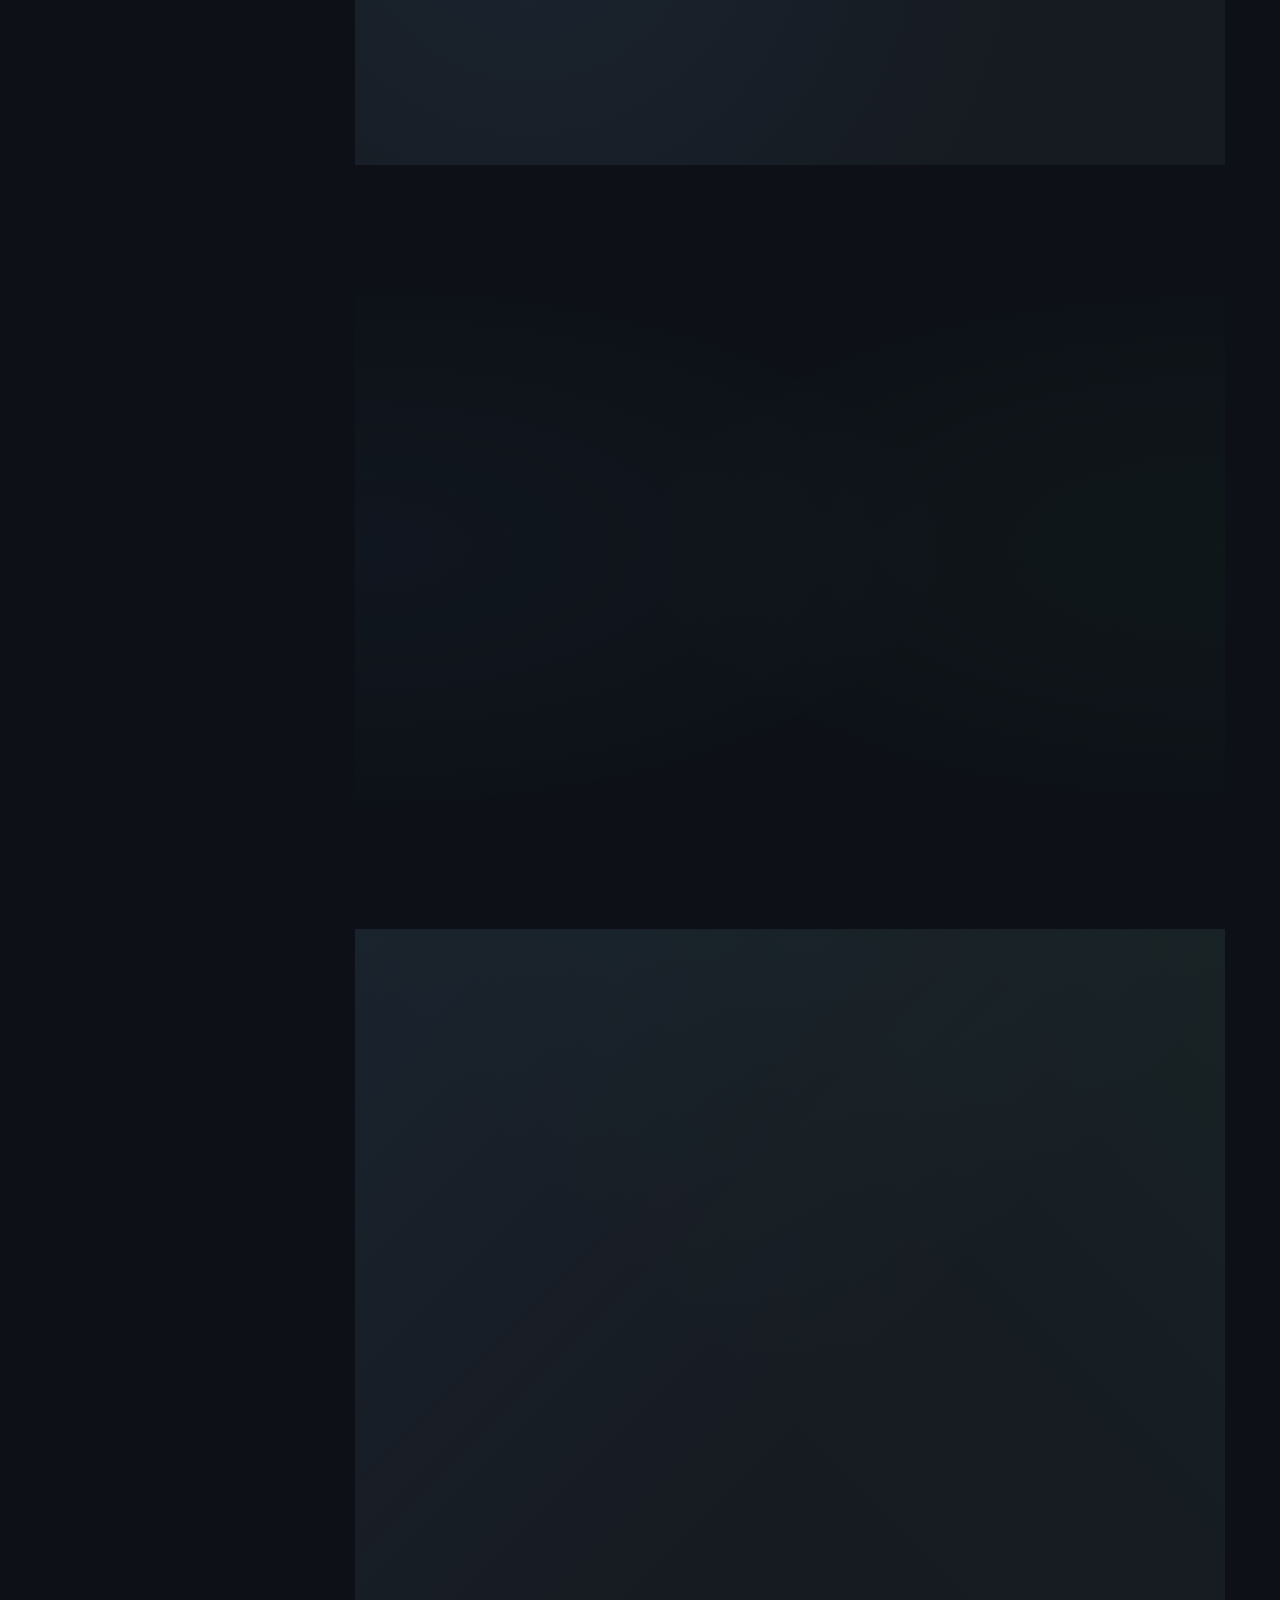
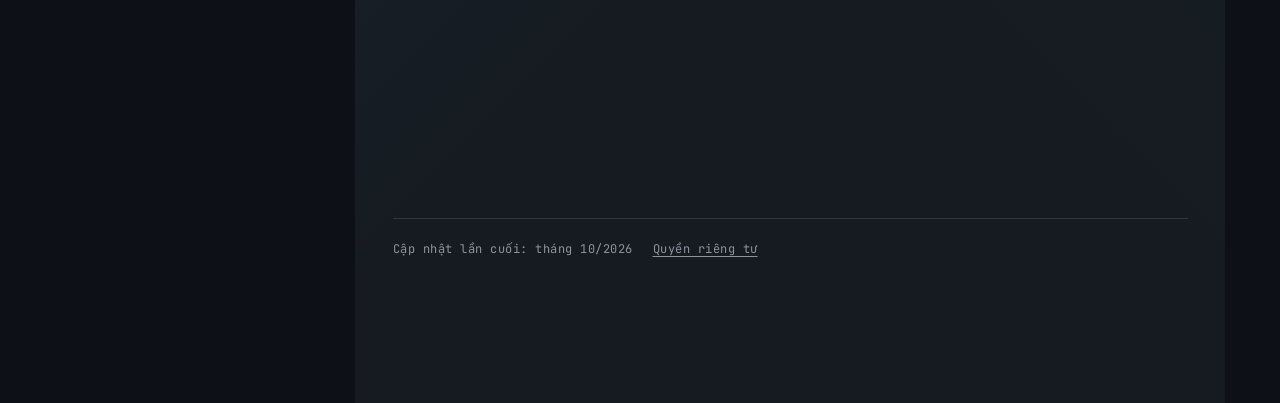
==== commit e6787b93: "Scope DeepKDS to its second generation, fix dates and titles, cite sources Owner decisions 1-4, appl" ====
--- a/vi/index.html
+++ b/vi/index.html
@@ -8,19 +8,20 @@
 	     which js/site.js loads after the page has loaded; styles come only from
 	     this site. Nothing inline runs, so neither needs 'unsafe-inline'
 	     (the JSON-LD blocks below are data, not scripts). The contact form
-	     may post only to its own Formspree form, frames only to YouTube's
-	     privacy-enhanced player, and i.ytimg.com is for video thumbnails.
+	     may post only to its own Formspree form, and frames only to YouTube's
+	     privacy-enhanced player, which loads when a video's play button is
+	     pressed (the posters are images on this site).
 	     connect-src allows 'self' so that tools fetching /robots.txt from
 	     the page (Lighthouse's SEO audit, PageSpeed Insights) are not refused.
 	     Anything new the page loads must be added here, on both pages: see
 	     README.md, "Privacy, analytics and the Content Security Policy". -->
-	<meta http-equiv="Content-Security-Policy" content="default-src 'self'; script-src 'self' https://www.googletagmanager.com; style-src 'self'; img-src 'self' https://i.ytimg.com https://*.google-analytics.com https://*.googletagmanager.com; font-src 'self'; connect-src 'self' https://formspree.io/f/mdaanwpo https://*.google-analytics.com https://*.analytics.google.com https://*.googletagmanager.com; frame-src https://www.youtube-nocookie.com; form-action https://formspree.io/f/mdaanwpo; base-uri 'none'; object-src 'none'">
+	<meta http-equiv="Content-Security-Policy" content="default-src 'self'; script-src 'self' https://www.googletagmanager.com; style-src 'self'; img-src 'self' https://*.google-analytics.com https://*.googletagmanager.com; font-src 'self'; connect-src 'self' https://formspree.io/f/mdaanwpo https://*.google-analytics.com https://*.analytics.google.com https://*.googletagmanager.com; frame-src https://www.youtube-nocookie.com; form-action https://formspree.io/f/mdaanwpo; base-uri 'none'; object-src 'none'">
 	<meta name="referrer" content="strict-origin-when-cross-origin">
 
 	<meta http-equiv="X-UA-Compatible" content="IE=edge">
-	<title>Phạm Phước Dũng — Lập trình viên C++ / Qt, TP. Hồ Chí Minh</title>
+	<title>Phạm Phước Dũng — Lập trình viên C++/Qt/QML, TP. Hồ Chí Minh</title>
 	<meta name="viewport" content="width=device-width, initial-scale=1">
-	<meta name="description" content="Hơn 5 năm lập trình C++/Qt. Kỹ sư chính của DeepKDS, màn hình bếp tại hơn 5.000 cửa hàng Hàn Quốc (theo SMARTCAST). Sẵn sàng remote hoặc chuyển nơi làm việc." />
+	<meta name="description" content="Hơn 5 năm lập trình C++/Qt. Xây DeepKDS thế hệ thứ hai; theo SMARTCAST, dòng DeepKDS có mặt ở hơn 5.000 cửa hàng Hàn Quốc. Sẵn sàng remote hoặc chuyển nơi làm việc." />
 	<meta name="keywords" content="lập trình viên C++, lập trình viên Qt, lập trình QML, kỹ sư phần mềm, kỹ sư phần mềm nhúng, lập trình nhúng, lập trình đa nền tảng, phần mềm POS, hệ thống màn hình bếp, ZeroMQ, RabbitMQ, WebRTC, kỹ sư robot, ROS, SLAM, Embedded Linux, Raspberry Pi, TP Hồ Chí Minh, tuyển dụng C++, lap trinh vien C++, ky su phan mem nhung" />
 	<meta name="robots" content="index, follow, max-image-preview:large, max-snippet:-1" />
 	<meta name="author" content="Pham Phuoc Dung" />
@@ -40,7 +41,7 @@
 	<meta property="og:image:type" content="image/jpeg"/>
 	<meta property="og:image:width" content="1200"/>
 	<meta property="og:image:height" content="630"/>
-	<meta property="og:image:alt" content="Ảnh chân dung Phạm Phước Dũng kèm tên, chức danh C++ / Qt Developer và dòng giới thiệu: kỹ sư chính của DeepKDS, hệ thống màn hình bếp dùng tại hơn 5.000 cửa hàng Hàn Quốc (theo SMARTCAST)."/>
+	<meta property="og:image:alt" content="Ảnh chân dung Phạm Phước Dũng kèm tên, chức danh C++ / Qt Developer và câu giới thiệu (tiếng Anh): đã xây DeepKDS thế hệ thứ hai, thuộc dòng màn hình bếp dùng tại hơn 5.000 cửa hàng Hàn Quốc (theo SMARTCAST)."/>
 	<meta property="og:url" content="https://ppdung.github.io/vi/"/>
 	<meta property="og:site_name" content="Pham Phuoc Dung Portfolio"/>
 	<meta property="og:locale" content="vi_VN"/>
@@ -49,7 +50,7 @@
 	<meta name="twitter:title" content="Phạm Phước Dũng | Lập trình viên C++ / Qt" />
 	<meta name="twitter:description" content="Kỹ sư phần mềm hơn 5 năm kinh nghiệm xây ứng dụng C++/Qt/QML đa nền tảng cho POS, tự động hoá nhà bếp và robot." />
 	<meta name="twitter:image" content="https://ppdung.github.io/images/og-cover.jpg" />
-	<meta name="twitter:image:alt" content="Ảnh chân dung Phạm Phước Dũng kèm tên, chức danh C++ / Qt Developer và dòng giới thiệu: kỹ sư chính của DeepKDS, hệ thống màn hình bếp dùng tại hơn 5.000 cửa hàng Hàn Quốc (theo SMARTCAST)." />
+	<meta name="twitter:image:alt" content="Ảnh chân dung Phạm Phước Dũng kèm tên, chức danh C++ / Qt Developer và câu giới thiệu (tiếng Anh): đã xây DeepKDS thế hệ thứ hai, thuộc dòng màn hình bếp dùng tại hơn 5.000 cửa hàng Hàn Quốc (theo SMARTCAST)." />
 	<meta name="twitter:url" content="https://ppdung.github.io/vi/" />
 	<meta name="twitter:card" content="summary_large_image" />
 
@@ -64,6 +65,9 @@
 		"@type": "Person",
 		"@id": "https://ppdung.github.io/#person",
 		"name": "Phạm Phước Dũng",
+		"givenName": "Dũng",
+		"additionalName": "Phước",
+		"familyName": "Phạm",
 		"alternateName": ["Pham Phuoc Dung", "Dũng Phạm Phước", "Dung Pham Phuoc", "Danny"],
 		"url": "https://ppdung.github.io/",
 		"image": "https://ppdung.github.io/images/about.jpg",
@@ -79,8 +83,15 @@
 		"worksFor": {
 			"@type": "Organization",
 			"name": "SMARTCAST Korea",
-			"alternateName": "Smart Cast Co., Ltd.",
-			"url": "https://smartcast.co.kr"
+			"legalName": "㈜스마트캐스트",
+			"alternateName": ["SMARTCAST", "스마트캐스트", "Smart Cast Co., Ltd."],
+			"url": "https://smartcast.co.kr",
+			"address": {
+				"@type": "PostalAddress",
+				"addressLocality": "Goyang",
+				"addressRegion": "Gyeonggi-do",
+				"addressCountry": "KR"
+			}
 		},
 		"alumniOf": {
 			"@type": "CollegeOrUniversity",
@@ -94,6 +105,7 @@
 			"ZeroMQ", "RabbitMQ", "WebRTC", "Embedded Linux", "Raspberry Pi",
 			"Robotics", "ROS", "SLAM", "Computer Vision", "OpenCV", "SQLite"
 		],
+		"award": "Top 10 (shortlisted), Qualcomm Vietnam Innovation Challenge 2022, as team leader of VAS Corporation's entry",
 		"knowsLanguage": [
 			{ "@type": "Language", "name": "Vietnamese", "alternateName": "vi" },
 			{ "@type": "Language", "name": "English", "alternateName": "en" }
@@ -204,7 +216,7 @@
 		<button type="button" class="sidebar-toggle" id="sidebar-toggle" aria-controls="colorlib-aside" aria-expanded="true" aria-label="Thu gọn thanh bên" title="Thu gọn thanh bên"></button>
 
 		<div class="container-wrap">
-		<button type="button" class="js-colorlib-nav-toggle colorlib-nav-toggle" aria-expanded="false" aria-controls="colorlib-aside" aria-label="Menu điều hướng"><i aria-hidden="true"></i></button>
+		<button type="button" class="js-colorlib-nav-toggle colorlib-nav-toggle" aria-expanded="false" aria-controls="colorlib-aside" aria-label="Menu điều hướng"><svg class="nav-toggle__icon" width="30" height="27" viewBox="0 0 30 27" aria-hidden="true" focusable="false"><path class="nav-toggle__bar nav-toggle__bar--top" d="M0 11H30"/><path class="nav-toggle__bar nav-toggle__bar--mid" d="M0 18H30"/><path class="nav-toggle__bar nav-toggle__bar--bottom" d="M0 25H30"/></svg></button>
 		<aside id="colorlib-aside" class="border">
 			<!-- Drag Handle for resizing -->
 			<div class="sidebar-drag-handle"></div>
@@ -271,13 +283,14 @@
 									<div class="desc hero-desc">
 										<span class="hero-greeting">Xin chào, tôi là</span>
 										<h1 class="hero-name">Phạm Phước Dũng</h1>
+										<p class="hero-aka">Tên tiếng Anh: <strong>Danny</strong></p>
 										<h2 class="hero-typing">
 											<span data-nosnippet>
-												<span class="hero-roles sr-only"><span>Lập trình viên C++</span>, <span>Lập trình viên Qt/QML</span>, <span>Kỹ sư Robotics</span></span>
-												<span class="hero-typed" aria-hidden="true">Lập trình viên C++</span>
+												<span class="sr-only">Lập trình viên C++ và Qt/QML, có nền tảng về robotics</span>
+												<span class="hero-typed" aria-hidden="true" data-roles="Lập trình viên C++|Lập trình viên Qt/QML|Kỹ sư Robotics">Lập trình viên C++</span>
 											</span>
 										</h2>
-										<p class="hero-tagline">Hơn 5 năm làm phần mềm C++/Qt thực sự ra được sản phẩm &mdash; nay là DeepKDS, hệ thống màn hình bếp đang được dùng tại <strong>hơn 5.000 cửa hàng ở Hàn Quốc</strong> (theo SMARTCAST), và trước đó là robot tự hành.</p>
+										<p class="hero-tagline">Hơn 5 năm làm phần mềm C++/Qt thực sự ra được sản phẩm &mdash; nay là DeepKDS thế hệ thứ hai, thuộc dòng màn hình bếp đang được dùng tại <strong>hơn 5.000 cửa hàng ở Hàn Quốc</strong> (theo SMARTCAST), và trước đó là robot tự hành.</p>
 										<p class="hero-meta">
 											<span class="hero-meta__item"><i class="icon-map" aria-hidden="true"></i> TP. Hồ Chí Minh, Việt Nam</span>
 											<a class="hero-meta__item" href="https://www.linkedin.com/in/ppdung/" target="_blank" rel="noopener"><i class="icon-linkedin2" aria-hidden="true"></i> LinkedIn</a>
@@ -294,6 +307,7 @@
 											<a href="#contact" data-nav-section="contact" class="btn btn-outline btn-contact">
 												<i class="icon-paperplane" aria-hidden="true"></i> Liên hệ
 											</a>
+											<p class="hero-cv-view"><a href="../CV_PhamPhuocDung.pdf" target="_blank" rel="noopener">Xem CV trên trình duyệt</a></p>
 										</div>
 										<div class="hero-tech-icons">
 											<i class="devicon-cplusplus-plain" aria-hidden="true" title="C++"></i>
@@ -322,10 +336,10 @@
 											<strong>Kỹ sư phần mềm</strong>, hơn 5 năm với <span class="highlight">C++</span> và <span class="highlight">Qt/QML</span>, làm ứng dụng desktop, kiosk và giao diện HMI trên Linux nhúng. Tôi thiết kế và xây sản phẩm đa nền tảng từ một repository trống cho tới lúc chạy thật &mdash; và chúng ở lại được trong môi trường thật.
 										</p>
 										<p>
-											Tôi thiết kế kiến trúc và xây <strong>DeepKDS</strong> &mdash; hệ thống màn hình bếp cho Windows, Android, macOS và Raspberry Pi &mdash; từ một repository trống. Theo SMARTCAST, sản phẩm đang được dùng tại <strong>hơn 5.000 cửa hàng ở Hàn Quốc</strong>, của các thương hiệu như Lotteria, Hollys và KyoChon. Trước đó tôi dẫn dắt nhóm ba người vào <strong>Top 10</strong> Qualcomm&reg; Vietnam Innovation Challenge 2022 với một robot di động tự hành.
+											Từ tháng 02/2025, tôi thiết kế kiến trúc và xây <strong>DeepKDS thế hệ thứ hai</strong> &mdash; hệ thống màn hình bếp cho Windows, Android, macOS và Raspberry Pi &mdash; bắt đầu từ một repository trống. Theo SMARTCAST, dòng DeepKDS đang được dùng tại <strong>hơn 5.000 cửa hàng ở Hàn Quốc</strong>, của các thương hiệu như Lotteria, Hollys và KyoChon; thế hệ thứ hai chính là phiên bản đang chạy tại các thương hiệu này. Trước đó tôi dẫn dắt nhóm ba người vào <strong>Top 10</strong> Qualcomm&reg; Vietnam Innovation Challenge 2022 với một robot di động tự hành.
 										</p>
 										<p>
-											Công việc của tôi nằm ở chỗ giao nhau giữa messaging thời gian thực, embedded Linux và phần cứng: cơ chế dual-broker failover giúp nhà bếp vẫn phục vụ được khi mạng rớt, hỗ trợ từ xa qua WebRTC với mã hoá video bằng phần cứng riêng cho từng nền tảng, và CI/CD tạo bản build đã ký cho ba nền tảng (Windows, Android, Raspberry Pi). Cử nhân và Thạc sĩ ngành Kỹ thuật Điều khiển &amp; Tự động hoá tại <strong>Trường Đại học Bách khoa &ndash; ĐHQG TP.HCM</strong> (HCMUT). Từ năm 2023, tôi làm việc với đội ngũ SMARTCAST ở Seoul từ TP. Hồ Chí Minh (UTC+7, chậm hơn Seoul hai giờ) &mdash; làm remote hoàn toàn từ năm 2024, sau hai đợt onsite tại Hàn Quốc. Tôi dùng tiếng Anh thành thạo trong công việc (IELTS 6.5), tiếng Việt là tiếng mẹ đẻ.
+											Công việc của tôi nằm ở chỗ giao nhau giữa messaging thời gian thực, embedded Linux và phần cứng: cơ chế dual-broker failover giúp nhà bếp vẫn phục vụ được khi mạng rớt, hỗ trợ từ xa qua WebRTC với mã hoá video bằng phần cứng riêng cho từng nền tảng, và CI/CD tạo bản build đã ký cho ba nền tảng (Windows, Android, Raspberry Pi). Kỹ sư và Thạc sĩ ngành Kỹ thuật Điều khiển &amp; Tự động hoá tại <strong>Trường Đại học Bách khoa &ndash; ĐHQG TP.HCM</strong> (HCMUT). Từ năm 2023, tôi làm việc từ TP. Hồ Chí Minh (UTC+7, chậm hơn Seoul hai giờ) với đội ngũ Hàn Quốc của <a href="https://smartcast.co.kr/" target="_blank" rel="noopener">SMARTCAST</a> (<span lang="ko">㈜스마트캐스트</span>, trụ sở tại Goyang, sát Seoul) &mdash; làm remote hoàn toàn từ năm 2024, sau hai đợt onsite tại Hàn Quốc. Tôi dùng tiếng Anh thành thạo trong công việc (IELTS 6.5), tiếng Việt là tiếng mẹ đẻ.
 										</p>
 										<div class="about-highlights">
 											<div class="highlight-item">
@@ -389,10 +403,10 @@
 					               </div>
 
 					               <div class="timeline-label">
-					                  <h3>Kỹ sư phần mềm Middle &mdash; C++/Qt/QML tại SMARTCAST Korea <span>02/2025 - nay &middot; Remote&nbsp;(trụ&nbsp;sở&nbsp;Seoul)</span></h3>
-									  <p class="timeline-project"><strong>Dự án: DeepKDS</strong> &mdash; hệ thống màn hình bếp không phụ thuộc POS, ứng dụng AI, thiết kế để tích hợp trơn tru với mọi hệ POS trên thế giới. Nay là sản phẩm thương mại đang được dùng tại hơn 5.000 cửa hàng ở Hàn Quốc (theo SMARTCAST), gồm Lotteria, Hollys, KyoChon Chicken, Ediya, GS Retail và Korail &mdash; <a href="https://www.deeppos.io/products/deepkds" target="_blank" rel="noopener" aria-label="deeppos.io: DeepKDS">deeppos.io</a>.</p>
+					                  <h3>Kỹ sư phần mềm Middle &mdash; C++/Qt/QML tại SMARTCAST Korea <span>02/2025 - nay &middot; Remote&nbsp;(trụ&nbsp;sở&nbsp;Goyang, vùng&nbsp;thủ&nbsp;đô&nbsp;Seoul)</span></h3>
+									  <p class="timeline-project"><strong>Dự án: DeepKDS thế hệ thứ hai</strong> &mdash; hệ thống màn hình bếp không phụ thuộc POS, ứng dụng AI, thiết kế để tích hợp trơn tru với mọi hệ POS trên thế giới, xây từ repository trống. Theo SMARTCAST, dòng DeepKDS đang được dùng tại hơn 5.000 cửa hàng ở Hàn Quốc, gồm Lotteria, Hollys, KyoChon Chicken, Ediya, GS Retail và Korail, và thế hệ này chính là phiên bản đang chạy tại các thương hiệu đó &mdash; <a href="https://www.deeppos.io/products/deepkds" target="_blank" rel="noopener" aria-label="deeppos.io: DeepKDS">deeppos.io</a>; báo Hàn Quốc: <a href="https://www.newsimpact.co.kr/news/articleView.html?idxno=4002071" target="_blank" rel="noopener" hreflang="ko">NewsImpact, 09/2026</a>.</p>
 									  <ul>
-										<li>Thiết kế kiến trúc và phát triển DeepKDS từ con số không bằng C++/Qt/QML, hỗ trợ đa nền tảng (Windows, Android, macOS, Linux trên Raspberry Pi), tích hợp ZeroMQ và RabbitMQ để truyền dữ liệu thời gian thực, độ trễ thấp giữa các hệ thống phân tán.</li>
+										<li>Thiết kế kiến trúc và phát triển DeepKDS thế hệ thứ hai từ con số không bằng C++/Qt/QML, hỗ trợ đa nền tảng (Windows, Android, macOS, Linux trên Raspberry Pi), tích hợp ZeroMQ và RabbitMQ để truyền dữ liệu thời gian thực, độ trễ thấp giữa các hệ thống phân tán.</li>
 										<li>Cùng đồng đội xây DeepKDS AI Agent &mdash; middleware dùng AI để đọc và hiểu dữ liệu đơn hàng trực tiếp từ nội dung máy in, nhờ đó không còn phụ thuộc API của nhà cung cấp POS và tương thích được với mọi hệ POS trên thế giới.</li>
 										<li>Thiết kế và triển khai giao thức truyền dữ liệu bảo mật giữa DeepKDS và máy chủ web, phục vụ đăng ký thiết bị, quản lý gói thuê bao và hỗ trợ từ xa khi có sự cố.</li>
 										<li>Thiết kế UI/UX hiện đại, trực quan, có phần gợi ý hỗ trợ bằng AI, mang lại giao diện đẹp mắt và dễ dùng theo chuẩn thiết kế hiện hành.</li>
@@ -416,7 +430,7 @@
 					               </div>
 
 					               <div class="timeline-label">
-					                  <h3>Kỹ sư phần mềm Middle &mdash; C++/Qt/QML tại SMARTCAST Korea <span>03/2025 - nay &middot; Remote&nbsp;(trụ&nbsp;sở&nbsp;Seoul)</span></h3>
+					                  <h3>Kỹ sư phần mềm Middle &mdash; C++/Qt/QML tại SMARTCAST Korea <span>03/2025 - nay &middot; Remote&nbsp;(trụ&nbsp;sở&nbsp;Goyang, vùng&nbsp;thủ&nbsp;đô&nbsp;Seoul)</span></h3>
 									  <p class="timeline-project"><strong>Dự án: DeepDID</strong> &mdash; màn hình hiển thị trạng thái đơn hướng tới khách hàng, ghép cặp với DeepKDS trong cùng mạng nhà hàng, hiển thị thông báo gọi nhận đồ theo luồng đơn trực tiếp từ bếp. Phát hành cùng dòng sản phẩm DeepKDS &mdash; <a href="https://www.deeppos.io/products/deepdid" target="_blank" rel="noopener" aria-label="deeppos.io: DeepDID">deeppos.io</a>.</p>
 									  <ul>
 										<li>Thiết kế kiến trúc và phát triển DeepDID từ con số không bằng C++/Qt/QML, hỗ trợ đa nền tảng (Windows, Android, Linux trên Raspberry Pi), dùng ZeroMQ để kết nối ngang hàng với hệ thống màn hình bếp trong mạng nội bộ và RabbitMQ để nhận lệnh từ đám mây &mdash; nhờ vậy màn hình quầy nhận đồ vẫn hoạt động khi một trong hai kênh mất kết nối.</li>
@@ -443,7 +457,7 @@
 					               </div>
 
 					               <div class="timeline-label">
-					                  <h3>Kỹ sư phần mềm Middle &mdash; C++/MFC tại SMARTCAST Korea <span>08/2024 - nay &middot; Remote&nbsp;(trụ&nbsp;sở&nbsp;Seoul)</span></h3>
+					                  <h3>Kỹ sư phần mềm Middle &mdash; C++/MFC tại SMARTCAST Korea <span>08/2024 - nay &middot; Remote&nbsp;(trụ&nbsp;sở&nbsp;Goyang, vùng&nbsp;thủ&nbsp;đô&nbsp;Seoul)</span></h3>
 									  <p class="timeline-project"><strong>Dự án: Smartcast Agent</strong> &mdash; middleware đồng bộ dữ liệu giữa hệ POS tại chỗ và nền tảng nhà bếp.</p>
 									  <ul>
 										<li>Tiếp nhận và tiếp tục phát triển phần mềm từ trưởng nhóm trước, bổ sung tích hợp với các hệ POS nội địa khác dựa trên tài liệu API do nhà cung cấp POS cấp.</li>
@@ -462,7 +476,7 @@
 					               </div>
 
 					               <div class="timeline-label">
-					                  <h3>Kỹ sư phần mềm Middle &mdash; C++/Qt/QML tại SMARTCAST Korea <span>05/2023 - 08/2024 &middot; Hybrid&nbsp;(trụ&nbsp;sở&nbsp;Seoul)</span></h3>
+					                  <h3>Kỹ sư phần mềm Middle &mdash; C++/Qt/QML tại SMARTCAST Korea <span>03/2023 - 08/2024 &middot; Hybrid&nbsp;(trụ&nbsp;sở&nbsp;Goyang, vùng&nbsp;thủ&nbsp;đô&nbsp;Seoul)</span></h3>
 									  <p class="timeline-project"><strong>Dự án: OrderEAT</strong> &mdash; ứng dụng gọi món trên máy tính bảng cho nhà hàng.</p>
 									  <ul>
 										<li>Thiết kế và xây OrderEAT từ đầu cho cả Windows và Android bằng Qt/QML, tích hợp giao tiếp với máy chủ AWS để cập nhật thực đơn và đơn hàng, xử lý thanh toán thẻ tín dụng Hàn Quốc, và kết nối với hệ POS cùng hệ thống màn hình bếp tại nhà hàng.</li>
@@ -489,7 +503,7 @@
 										<li>Chủ trì lập kế hoạch phát triển và xử lý các vấn đề kỹ thuật cho sản phẩm robot di động tự hành trong nhà.</li>
 										<li>Chuẩn hoá quản lý dự án bằng JIRA và duy trì repository mã nguồn trên Bitbucket và GitHub.</li>
 										<li>Trình bày sản phẩm của công ty trước nhà đầu tư tại Vòng chung kết Qualcomm&reg; Vietnam Innovation Challenge 2022.</li>
-										<li>Dẫn dắt nhóm ba người vào Top 10 Qualcomm&reg; Vietnam Innovation Challenge 2022, cạnh tranh với các startup hàng đầu.</li>
+										<li>Dẫn dắt nhóm ba người vào Top 10 Qualcomm&reg; Vietnam Innovation Challenge 2022, cạnh tranh với các startup hàng đầu, với bài dự thi của VAS Corporation (<a href="https://www.qualcomm.com/company/locations/vietnam/vietnam-innovation-challenge#apply-qvic-2022" target="_blank" rel="noopener" hreflang="en">danh sách vào vòng trong QVIC 2022 của Qualcomm</a>).</li>
 										<li>Phối hợp với các nhóm liên chức năng (phần cứng và phần mềm nhúng) để bàn giao sản phẩm robot di động đúng tiến độ.</li>
 										<li>Nghiên cứu và hiện thực robot di động tự hành trong nhà tích hợp cánh tay robot cho các tác vụ thao tác nâng cao.</li>
 										<li>Phát triển hệ thống điều hướng tự hành dùng SLAM, cho phép lập bản đồ và định vị trong nhà hiệu quả.</li>
@@ -551,13 +565,13 @@
 								</div>
 								<div class="project-info">
 									<h3>DeepKDS &ndash; Hệ thống màn hình bếp không phụ thuộc POS</h3>
-									<p>Sản phẩm thương mại đang chạy thật, do tôi thiết kế kiến trúc và xây từ đầu cho Windows, Android, macOS và Raspberry Pi. Kết nối được với mọi hệ POS thông qua nội dung máy in, nên không cần API của nhà cung cấp cũng không phải sửa lại POS. Messaging ZeroMQ/RabbitMQ chịu lỗi với dual-broker failover, hỗ trợ từ xa qua WebRTC, và dịch thực đơn tự động cho 10 ngôn ngữ chỉ bằng một thao tác.</p>
+									<p>DeepKDS thế hệ thứ hai &mdash; sản phẩm thương mại đang chạy thật, do tôi thiết kế kiến trúc và xây từ đầu cho Windows, Android, macOS và Raspberry Pi. Kết nối được với mọi hệ POS thông qua nội dung máy in, nên không cần API của nhà cung cấp cũng không phải sửa lại POS. Messaging ZeroMQ/RabbitMQ chịu lỗi với dual-broker failover, hỗ trợ từ xa qua WebRTC, và dịch thực đơn tự động cho 10 ngôn ngữ chỉ bằng một thao tác.</p>
 									<div class="project-stats">
 										<div class="stat"><b>5.000+</b><span>cửa hàng</span></div>
 										<div class="stat"><b>85%</b><span>đơn nhanh hơn</span></div>
 										<div class="stat"><b>92%</b><span>ít lỗi hơn</span></div>
 									</div>
-									<p class="project-note">Đã triển khai tại các thương hiệu như Lotteria, Hollys, KyoChon Chicken, Ediya, GS Retail và Korail. Số liệu theo công bố của SMARTCAST.</p>
+									<p class="project-note">Số liệu của cả dòng DeepKDS, theo công bố của SMARTCAST. Các thương hiệu dùng dòng này gồm Lotteria, Hollys, KyoChon Chicken, Ediya, GS Retail và Korail, nơi thế hệ thứ hai đang chạy. Báo Hàn Quốc: <a href="https://www.newsimpact.co.kr/news/articleView.html?idxno=4002071" target="_blank" rel="noopener" hreflang="ko">NewsImpact, 09/2026</a>.</p>
 									<div class="project-links">
 										<button type="button" class="project-details-btn" data-project-modal="deepkds" aria-haspopup="dialog" aria-label="Chi tiết dự án: DeepKDS"><i class="icon-flow-children" aria-hidden="true"></i> Chi tiết dự án</button>
 										<a href="https://www.deeppos.io/products/deepkds" target="_blank" rel="noopener" aria-label="Xem sản phẩm: DeepKDS"><i class="icon-link" aria-hidden="true"></i> Xem sản phẩm</a>
@@ -653,13 +667,20 @@
 						<div class="col-md-6 animate-box" data-animate-effect="fadeInUp">
 							<div class="project-card">
 								<div class="project-video">
-									<iframe id="video-ordereat" src="https://www.youtube-nocookie.com/embed/MYV4o1dTdbk?si=jKQjP-pE1AQBAaWa" title="Video demo OrderEAT, hệ thống gọi món trên máy tính bảng" loading="lazy" allowfullscreen></iframe>
+									<button type="button" class="yt-facade" id="video-ordereat" data-yt-id="MYV4o1dTdbk" aria-label="Phát video: Demo OrderEAT, hệ thống gọi món trên máy tính bảng">
+										<picture>
+											<source srcset="../images/yt-MYV4o1dTdbk.webp" type="image/webp">
+											<img src="../images/yt-MYV4o1dTdbk.jpg" alt="" width="480" height="270" loading="lazy" decoding="async">
+										</picture>
+										<span class="yt-facade__play" aria-hidden="true"></span>
+									</button>
 								</div>
 								<div class="project-info">
 									<h3>OrderEAT &ndash; Hệ thống gọi món trên máy tính bảng</h3>
-									<p>Ứng dụng kiosk tự phục vụ và máy tính bảng, triển khai tại Seoul, xây từ repository trống cho Windows và Android. Luồng gọi món chạy dưới dạng máy trạng thái tường minh, còn thanh toán thẻ nằm sau một tầng nhà cung cấp cắm-thay-được gồm bốn PG được nối vào và tám VAN &mdash; nên thêm một cửa hàng mới chỉ là viết thêm subclass chứ không phải viết lại.</p>
+									<p>Ứng dụng kiosk tự phục vụ và gọi món tại bàn của SMARTCAST (<span lang="ko">오더잇</span>), triển khai tại Seoul, xây từ repository trống cho Windows và Android. Luồng gọi món chạy dưới dạng máy trạng thái tường minh, còn thanh toán thẻ nằm sau một tầng nhà cung cấp cắm-thay-được gồm bốn PG được nối vào và tám VAN &mdash; nên thêm một cửa hàng mới chỉ là viết thêm subclass chứ không phải viết lại.</p>
 									<div class="project-links">
 										<button type="button" class="project-details-btn" data-project-modal="ordereat" aria-haspopup="dialog" aria-label="Chi tiết dự án: OrderEAT"><i class="icon-flow-children" aria-hidden="true"></i> Chi tiết dự án</button>
+										<a href="https://www.youtube.com/watch?v=MYV4o1dTdbk" target="_blank" rel="noopener" aria-label="Xem trên YouTube: OrderEAT"><i class="icon-video" aria-hidden="true"></i> Xem trên YouTube</a>
 									</div>
 									<div class="project-tags">
 										<span class="tag">C++/Qt/QML</span>
@@ -677,13 +698,20 @@
 						<div class="col-md-6 animate-box" data-animate-effect="fadeInUp">
 							<div class="project-card">
 								<div class="project-video">
-									<iframe id="video-qualcomm" src="https://www.youtube-nocookie.com/embed/srL3h80J9yY" title="Video demo robot di động tại Qualcomm Vietnam Innovation Challenge" loading="lazy" allowfullscreen></iframe>
+									<button type="button" class="yt-facade" id="video-qualcomm" data-yt-id="srL3h80J9yY" aria-label="Phát video: phần thuyết trình của tôi tại chung kết QVIC 2022 (TP.HCM, 14/09/2022)">
+										<picture>
+											<source srcset="../images/yt-srL3h80J9yY.webp" type="image/webp">
+											<img src="../images/yt-srL3h80J9yY.jpg" alt="" width="480" height="270" loading="lazy" decoding="async">
+										</picture>
+										<span class="yt-facade__play" aria-hidden="true"></span>
+									</button>
 								</div>
 								<div class="project-info">
 									<h3>Qualcomm Vietnam Innovation Challenge 2022</h3>
 									<p>Robot phục vụ tự hành trong nhà cho nhà hàng. Tôi dẫn dắt nhóm ba người đưa sản phẩm vào Top 10 cuộc thi khởi nghiệp toàn quốc của Qualcomm, và trình bày trước nhà đầu tư tại vòng chung kết.</p>
 									<div class="project-links">
 										<button type="button" class="project-details-btn" data-project-modal="qvic" aria-haspopup="dialog" aria-label="Chi tiết dự án: Qualcomm Vietnam Innovation Challenge 2022"><i class="icon-flow-children" aria-hidden="true"></i> Chi tiết dự án</button>
+										<a href="https://www.youtube.com/watch?v=srL3h80J9yY" target="_blank" rel="noopener" aria-label="Xem trên YouTube: phần thuyết trình chung kết QVIC 2022 của tôi"><i class="icon-video" aria-hidden="true"></i> Xem trên YouTube</a>
 									</div>
 									<div class="project-tags">
 										<span class="tag">ROS</span>
@@ -700,13 +728,20 @@
 						<div class="col-md-6 animate-box" data-animate-effect="fadeInUp">
 							<div class="project-card">
 								<div class="project-video">
-									<iframe id="video-manipulator" src="https://www.youtube-nocookie.com/embed/6zFjGb3t2Cc" title="Video demo robot di động tích hợp cánh tay, gắp và đặt vật" loading="lazy" allowfullscreen></iframe>
+									<button type="button" class="yt-facade" id="video-manipulator" data-yt-id="6zFjGb3t2Cc" aria-label="Phát video: Demo robot di động tích hợp cánh tay, gắp và đặt vật">
+										<picture>
+											<source srcset="../images/yt-6zFjGb3t2Cc.webp" type="image/webp">
+											<img src="../images/yt-6zFjGb3t2Cc.jpg" alt="" width="480" height="270" loading="lazy" decoding="async">
+										</picture>
+										<span class="yt-facade__play" aria-hidden="true"></span>
+									</button>
 								</div>
 								<div class="project-info">
 									<h3>Robot di động tích hợp cánh tay</h3>
 									<p>Luận văn thạc sĩ. Xe tự hành mang cánh tay 5 bậc tự do để hàng vừa di chuyển vừa được gắp mà không cần người ở hai đầu &mdash; nhưng cánh tay chỉ với tới vật nếu xe đỗ đủ chính xác, mà chỉ riêng SLAM thì không đỗ chính xác được đến vậy. Một camera stereo bám marker hiệu chỉnh đoạn tiếp cận cuối, kéo sai số đỗ từ khoảng 9&nbsp;cm xuống khoảng 3&nbsp;cm.</p>
 									<div class="project-links">
 										<button type="button" class="project-details-btn" data-project-modal="manipulator" aria-haspopup="dialog" aria-label="Chi tiết dự án: Robot di động tích hợp cánh tay"><i class="icon-flow-children" aria-hidden="true"></i> Chi tiết dự án</button>
+										<a href="https://www.youtube.com/watch?v=6zFjGb3t2Cc" target="_blank" rel="noopener" aria-label="Xem trên YouTube: Robot di động tích hợp cánh tay"><i class="icon-video" aria-hidden="true"></i> Xem trên YouTube</a>
 									</div>
 									<div class="project-tags">
 										<span class="tag">ROS</span>
@@ -724,13 +759,20 @@
 						<div class="col-md-6 animate-box" data-animate-effect="fadeInUp">
 							<div class="project-card">
 								<div class="project-video">
-									<iframe id="video-scara" src="https://www.youtube-nocookie.com/embed/NhR2n_e45Ps" title="Video demo robot SCARA teaching-less dùng thị giác máy tính" loading="lazy" allowfullscreen></iframe>
+									<button type="button" class="yt-facade" id="video-scara" data-yt-id="NhR2n_e45Ps" aria-label="Phát video: Demo robot SCARA teaching-less dùng thị giác máy tính">
+										<picture>
+											<source srcset="../images/yt-NhR2n_e45Ps.webp" type="image/webp">
+											<img src="../images/yt-NhR2n_e45Ps.jpg" alt="" width="480" height="270" loading="lazy" decoding="async">
+										</picture>
+										<span class="yt-facade__play" aria-hidden="true"></span>
+									</button>
 								</div>
 								<div class="project-info">
 									<h3>Robot SCARA teaching-less</h3>
 									<p>Luận văn tốt nghiệp: dạy robot bằng cách làm mẫu cho nó xem, thay vì rà tay tới từng điểm. Một cặp camera công nghiệp stereo theo dõi marker quang học trong không gian 3D, hiệu chuẩn hand-eye gắn hệ toạ độ camera với gốc robot, và các tư thế thu được truyền sang cánh tay qua TCP &mdash; nên một công việc được định nghĩa bằng cách di chuyển marker qua nó.</p>
 									<div class="project-links">
 										<button type="button" class="project-details-btn" data-project-modal="scara" aria-haspopup="dialog" aria-label="Chi tiết dự án: Robot SCARA teaching-less"><i class="icon-flow-children" aria-hidden="true"></i> Chi tiết dự án</button>
+										<a href="https://www.youtube.com/watch?v=NhR2n_e45Ps" target="_blank" rel="noopener" aria-label="Xem trên YouTube: Robot SCARA teaching-less"><i class="icon-video" aria-hidden="true"></i> Xem trên YouTube</a>
 									</div>
 									<div class="project-tags">
 										<span class="tag">C++</span>
@@ -853,7 +895,7 @@
 								<li>
 									<i class="icon-globe" aria-hidden="true"></i>
 									<h4>Tiếng Anh</h4>
-									<p><strong>Chứng chỉ:</strong> TOEIC 850, IELTS 6.5. <strong>SMARTCAST:</strong> làm việc với đội ngũ ở Seoul từ năm 2023, gồm hai đợt onsite tại Hàn Quốc, tổng cộng bốn tháng.</p>
+									<p><strong>Chứng chỉ:</strong> TOEIC 850, IELTS 6.5. <strong>SMARTCAST:</strong> làm việc với đội ngũ Hàn Quốc từ năm 2023, gồm hai đợt onsite tại Hàn Quốc, tổng cộng bốn tháng.</p>
 								</li>
 							</ul>
 						</div>
@@ -884,7 +926,7 @@
 										      			<p>Trường Đại học Bách khoa &ndash; Đại học Quốc gia Thành phố Hồ Chí Minh</p>
 														  <ul>
 															<li>GPA: 8,46/10</li>
-															<li>Luận văn thạc sĩ về robot di động trong nhà dùng SLAM, tích hợp cánh tay robot cho ứng dụng gắp &ndash; đặt.</li>
+															<li>Luận văn thạc sĩ về robot di động trong nhà dùng SLAM, tích hợp cánh tay robot cho ứng dụng gắp &ndash; đặt (<a href="https://opac.lib.hcmut.edu.vn/search/detail.asp?aID=0&amp;ID=32322" target="_blank" rel="noopener">hồ sơ tại thư viện HCMUT</a>).</li>
 															<li>Vận hành và xử lý sự cố hệ thống bin picking tự động ứng dụng AI do Ajinextek, Joowon Technology, KETI, ETRI và DGIST (Hàn Quốc) cung cấp.</li>
 															<li>TOEIC: 850</li>
 														</ul>
@@ -894,7 +936,7 @@
 									<div class="panel panel-default">
 									    <div class="panel-heading" id="headingTwo">
 									        <h3 class="panel-title">
-									            <button type="button" class="panel-toggle" aria-expanded="false" aria-controls="collapseTwo">Cử nhân Kỹ thuật Điều khiển &amp; Tự động hoá (08/2017 - 06/2021)</button>
+									            <button type="button" class="panel-toggle" aria-expanded="false" aria-controls="collapseTwo">Kỹ sư ngành Kỹ thuật Điều khiển &amp; Tự động hoá (08/2017 - 06/2021)</button>
 									        </h3>
 									    </div>
 									    <div id="collapseTwo" class="panel-collapse collapse" role="region" aria-labelledby="headingTwo">
@@ -983,7 +1025,7 @@
 									<i class="icon-download4" aria-hidden="true"></i>
 								</div>
 								<div class="colorlib-text">
-									<p><a href="../CV_PhamPhuocDung.pdf" download>Tải CV (PDF)</a></p>
+									<p><a href="../CV_PhamPhuocDung.pdf" download>Tải CV (PDF)</a> <span aria-hidden="true">&middot;</span> <a href="../CV_PhamPhuocDung.pdf" target="_blank" rel="noopener">Xem trên trình duyệt</a></p>
 								</div>
 							</div>
 						</div>
@@ -1043,6 +1085,13 @@
 
 	     The content is real markup rather than a JS template so it stays in the
 	     page source for search engines and still reads without JavaScript.
+
+	     Each one has an address, #project-<key>, the key being the part of its
+	     id after "modal-" (the same keys on both pages): /#project-deepkds
+	     opens the DeepKDS dialog. js/site.js adds the Previous / Next buttons
+	     (in the order of the "Project details" buttons above) and the language
+	     switch to each one. The text block is a focusable, named region, so
+	     the keyboard can scroll it.
 	     ========================================================================== -->
 
 	<div class="project-modal" id="modal-deepkds" role="dialog" aria-modal="true" tabindex="-1" aria-labelledby="modal-deepkds-title" hidden>
@@ -1050,13 +1099,13 @@
 		<div class="project-modal__dialog">
 			<button type="button" class="project-modal__close" data-modal-close aria-label="Đóng chi tiết dự án">&times;</button>
 			<header class="project-modal__header">
-				<p class="project-modal__eyebrow">SMARTCAST Korea &middot; Sản phẩm thương mại đang chạy</p>
+				<p class="project-modal__eyebrow">SMARTCAST Korea &middot; Thế hệ thứ hai, đang chạy thật</p>
 				<h2 id="modal-deepkds-title">DeepKDS &mdash; Hệ thống màn hình bếp không phụ thuộc POS</h2>
 			</header>
 
-			<div class="project-modal__body">
+			<div class="project-modal__body" tabindex="0" role="region" aria-label="Chi tiết dự án">
 				<dl class="project-facts">
-					<div><dt>Vai trò</dt><dd>Kiến trúc sư kiêm lập trình viên chính, từ repository trống</dd></div>
+					<div><dt>Vai trò</dt><dd>Kiến trúc sư kiêm lập trình viên chính của thế hệ thứ hai, từ repository trống</dd></div>
 					<div><dt>Thời gian</dt><dd>02/2025 &ndash; nay</dd></div>
 					<div><dt>Nền tảng</dt><dd>Windows, Android, macOS, Linux trên Raspberry Pi</dd></div>
 					<div><dt>Phát hành</dt><dd>Bản Android đã lên Google Play với mã <code>kr.co.smartcast.deepkds</code></dd></div>
@@ -1072,7 +1121,7 @@
 					<h3>Tôi đã xây gì</h3>
 					<ul class="project-detail-list">
 						<li><strong>Không phụ thuộc POS.</strong> Cùng xây DeepKDS AI Agent &mdash; middleware đọc và hiểu dữ liệu đơn hàng trực tiếp từ nội dung máy in, gỡ bỏ mọi phụ thuộc vào API của nhà cung cấp POS và giúp sản phẩm tương thích với các hệ POS trên toàn thế giới.</li>
-						<li><strong>Kiến trúc đa nền tảng.</strong> Thiết kế kiến trúc và phát triển sản phẩm từ con số không bằng C++/Qt/QML, một codebase phục vụ Windows, Android, macOS và Linux trên Raspberry Pi, với ZeroMQ và RabbitMQ truyền dữ liệu thời gian thực, độ trễ thấp giữa các hệ thống phân tán.</li>
+						<li><strong>Kiến trúc đa nền tảng.</strong> Thiết kế kiến trúc và phát triển thế hệ thứ hai từ con số không bằng C++/Qt/QML, một codebase phục vụ Windows, Android, macOS và Linux trên Raspberry Pi, với ZeroMQ và RabbitMQ truyền dữ liệu thời gian thực, độ trễ thấp giữa các hệ thống phân tán.</li>
 						<li><strong>Ổn định trên mạng nhà hàng.</strong> Tầng messaging chịu lỗi với dual-broker failover, kết nối lại theo exponential backoff và khử trùng lặp ở mức giao dịch, để màn hình vẫn phục vụ đơn khi broker gián đoạn và khi mạng chập chờn &mdash; chuyện thường ngày trong một gian bếp đang chạy.</li>
 						<li><strong>Hỗ trợ từ xa, không cần tới nơi.</strong> Điều khiển từ xa và chia sẻ màn hình ngang hàng trên nền WebRTC, mã hoá H.264 tăng tốc bằng phần cứng viết riêng cho từng nền tảng (MediaCodec, Media Foundation, V4L2, x264), để kỹ sư hỗ trợ chẩn đoán và xử lý sự cố tại cửa hàng mà không phải cử người tới.</li>
 						<li><strong>Kênh kết nối back-end bảo mật.</strong> Thiết kế và hiện thực giao thức giữa ứng dụng và máy chủ web, bao gồm đăng ký thiết bị, quản lý gói thuê bao và phiên hỗ trợ từ xa.</li>
@@ -1086,13 +1135,13 @@
 				</section>
 
 				<section class="project-modal__section">
-					<h3>Kết quả thực tế</h3>
+					<h3>Dòng DeepKDS hiện nay (theo SMARTCAST)</h3>
 					<div class="project-stats project-stats--modal">
 						<div class="stat"><b>5.000+</b><span>cửa hàng Hàn Quốc</span></div>
 						<div class="stat"><b>85%</b><span>đơn nhanh hơn</span></div>
 						<div class="stat"><b>92%</b><span>ít lỗi hơn</span></div>
 					</div>
-					<p class="project-note">Đã triển khai tại các thương hiệu như Lotteria, Hollys, KyoChon Chicken, Ediya, GS Retail và Korail. Số liệu theo công bố của SMARTCAST.</p>
+					<p class="project-note">Số liệu của cả dòng DeepKDS, theo công bố của SMARTCAST. Các thương hiệu dùng dòng này gồm Lotteria, Hollys, KyoChon Chicken, Ediya, GS Retail và Korail, nơi thế hệ thứ hai đang chạy. Báo Hàn Quốc: <a href="https://www.newsimpact.co.kr/news/articleView.html?idxno=4002071" target="_blank" rel="noopener" hreflang="ko">NewsImpact, 09/2026</a>.</p>
 				</section>
 
 				<section class="project-modal__section">
@@ -1122,7 +1171,7 @@
 				<h2 id="modal-deepdid-title">DeepDID &mdash; Màn hình thông tin số</h2>
 			</header>
 
-			<div class="project-modal__body">
+			<div class="project-modal__body" tabindex="0" role="region" aria-label="Chi tiết dự án">
 				<dl class="project-facts">
 					<div><dt>Vai trò</dt><dd>Kiến trúc sư kiêm lập trình viên chính, từ repository trống</dd></div>
 					<div><dt>Thời gian</dt><dd>03/2025 &ndash; nay</dd></div>
@@ -1184,7 +1233,7 @@
 				<h2 id="modal-pharmacy-title">Smart Pharmacy &mdash; Kiosk bán thuốc tự động</h2>
 			</header>
 
-			<div class="project-modal__body">
+			<div class="project-modal__body" tabindex="0" role="region" aria-label="Chi tiết dự án">
 				<dl class="project-facts">
 					<div><dt>Vai trò</dt><dd>Xây sản phẩm trên nền tảng kiosk mà tôi đã viết cho một sản phẩm trước đó</dd></div>
 					<div><dt>Thời gian</dt><dd>2024</dd></div>
@@ -1243,19 +1292,21 @@
 				<h2 id="modal-qvic-title">Qualcomm Vietnam Innovation Challenge 2022</h2>
 			</header>
 
-			<div class="project-modal__body">
+			<div class="project-modal__body" tabindex="0" role="region" aria-label="Chi tiết dự án">
 				<dl class="project-facts">
 					<div><dt>Vai trò</dt><dd>Trưởng nhóm &mdash; lập kế hoạch phát triển, xử lý vấn đề kỹ thuật, trình bày với nhà đầu tư</dd></div>
 					<div><dt>Thời gian</dt><dd>03/2022 &ndash; 02/2023</dd></div>
 					<div><dt>Nhóm</dt><dd>Ba kỹ sư, cùng các nhóm phần cứng và phần mềm nhúng</dd></div>
-					<div><dt>Kết quả</dt><dd>Top 10 QVIC 2022</dd></div>
+					<div><dt>Bài dự thi</dt><dd>Bài dự thi của công ty VAS Corporation, <span lang="en">&ldquo;Platform for next-gen logistics for Industry 4.0&rdquo;</span></dd></div>
+					<div><dt>Kết quả</dt><dd>Top 10 (vào vòng trong) QVIC 2022</dd></div>
 					<div><dt>Công nghệ chính</dt><dd>C++, Qt, ROS, SLAM, embedded Linux</dd></div>
 				</dl>
 
 				<section class="project-modal__section">
 					<h3>QVIC là gì</h3>
 					<p>Qualcomm Vietnam Innovation Challenge là chương trình khởi nghiệp cấp quốc gia của Qualcomm Technologies tại Việt Nam, triển khai với sự hỗ trợ của Bộ Khoa học và Công nghệ, hướng tới các nhóm làm về đô thị thông minh, AI, IoT, AR và machine learning. Mười đội được chọn vào vòng trong từ toàn quốc. Mỗi đội nhận khoản tài trợ 10.000 USD và nhiều tháng ươm tạo về kỹ thuật lẫn kinh doanh: tư vấn từ kỹ sư Qualcomm, quyền sử dụng phòng nghiên cứu &amp; phát triển của Qualcomm tại Hà Nội, cùng hỗ trợ về sở hữu trí tuệ và đăng ký sáng chế. Ba đội thắng cuộc chia nhau 225.000 USD tại vòng chung kết.</p>
-					<p class="project-note">Nhóm tôi vào Top 10 và trải qua giai đoạn ươm tạo; tiền thưởng thuộc về ba đội đứng đầu. Tôi là người trình bày sản phẩm trước nhà đầu tư tại vòng chung kết.</p>
+					<p>Bài dự thi lọt vào Top 10 là bài của công ty VAS Corporation, được Qualcomm ghi tên là <span lang="en">&ldquo;Platform for next-gen logistics for Industry 4.0&rdquo;</span>. Trong bài dự thi đó, tôi dẫn dắt nhóm xây robot di động trong nhà tích hợp cánh tay robot, và trình bày robot này trước nhà đầu tư tại vòng chung kết. <a href="https://www.qualcomm.com/company/locations/vietnam/vietnam-innovation-challenge#apply-qvic-2022" target="_blank" rel="noopener" hreflang="en">Trang QVIC 2022 của Qualcomm</a> có danh sách các đội vào vòng trong, với tên tôi ở mục của VAS.</p>
+					<p class="project-note">Bài dự thi vào Top 10 và trải qua giai đoạn ươm tạo; tiền thưởng thuộc về ba đội đứng đầu.</p>
 				</section>
 
 				<section class="project-modal__section">
@@ -1286,7 +1337,7 @@
 			</div>
 
 			<footer class="project-modal__footer">
-				<a href="https://www.youtube.com/watch?v=srL3h80J9yY" target="_blank" rel="noopener"><i class="icon-video" aria-hidden="true"></i> Xem video demo robot</a>
+				<a href="https://www.youtube.com/watch?v=srL3h80J9yY" target="_blank" rel="noopener"><i class="icon-video" aria-hidden="true"></i> Xem phần thuyết trình chung kết QVIC 2022</a>
 			</footer>
 		</div>
 	</div>
@@ -1300,10 +1351,10 @@
 				<h2 id="modal-scara-title">Robot SCARA teaching-less</h2>
 			</header>
 
-			<div class="project-modal__body">
+			<div class="project-modal__body" tabindex="0" role="region" aria-label="Chi tiết dự án">
 				<dl class="project-facts">
 					<div><dt>Tên đề tài</dt><dd>Phát triển phương pháp teaching tự động dùng stereo camera cho robot SCARA</dd></div>
-					<div><dt>Chương trình</dt><dd>Cử nhân Kỹ thuật Điều khiển &amp; Tự động hoá, HCMUT &mdash; GPA 8,12/10</dd></div>
+					<div><dt>Chương trình</dt><dd>Kỹ sư ngành Kỹ thuật Điều khiển &amp; Tự động hoá, HCMUT &mdash; GPA 8,12/10</dd></div>
 					<div><dt>Hướng dẫn</dt><dd>TS. Nguyễn Hoàng Giáp</dd></div>
 					<div><dt>Robot</dt><dd>SCARA EPSON cùng bộ điều khiển riêng, điều khiển qua mạng LAN</dd></div>
 					<div><dt>Thị giác</dt><dd>Hệ stereo ghép từ hai camera Basler Dart daA1600-60um &mdash; 2 MP, 1600&times;1200 ở 45 FPS, USB 3.0, tầm đo 500&ndash;1500 mm</dd></div>
@@ -1364,7 +1415,7 @@
 				<h2 id="modal-manipulator-title">Cánh tay robot di động với Marker-Vision Tracking</h2>
 			</header>
 
-			<div class="project-modal__body">
+			<div class="project-modal__body" tabindex="0" role="region" aria-label="Chi tiết dự án">
 				<dl class="project-facts">
 					<div><dt>Tên đề tài</dt><dd>Thiết kế hệ thống cánh tay robot di động ứng dụng thuật toán Marker-Vision Tracking</dd></div>
 					<div><dt>Chương trình</dt><dd>Thạc sĩ Kỹ thuật Điều khiển &amp; Tự động hoá, HCMUT &mdash; GPA 8,46/10</dd></div>
@@ -1420,6 +1471,7 @@
 
 			<footer class="project-modal__footer">
 				<a href="https://www.youtube.com/watch?v=6zFjGb3t2Cc" target="_blank" rel="noopener"><i class="icon-video" aria-hidden="true"></i> Xem video demo</a>
+				<a href="https://opac.lib.hcmut.edu.vn/search/detail.asp?aID=0&amp;ID=32322" target="_blank" rel="noopener"><i class="icon-link" aria-hidden="true"></i> Hồ sơ thư viện HCMUT</a>
 			</footer>
 		</div>
 	</div>
@@ -1433,7 +1485,7 @@
 				<h2 id="modal-agent-title">Smartcast Agent &mdash; Middleware tích hợp POS</h2>
 			</header>
 
-			<div class="project-modal__body">
+			<div class="project-modal__body" tabindex="0" role="region" aria-label="Chi tiết dự án">
 				<dl class="project-facts">
 					<div><dt>Vai trò</dt><dd>Tiếp nhận mã nguồn từ team leader trước và là người duy nhất bảo trì từ đó tới nay</dd></div>
 					<div><dt>Thời gian</dt><dd>08/2024 &ndash; nay</dd></div>
@@ -1485,10 +1537,10 @@
 				<h2 id="modal-ordereat-title">OrderEAT &mdash; Hệ thống gọi món trên máy tính bảng</h2>
 			</header>
 
-			<div class="project-modal__body">
+			<div class="project-modal__body" tabindex="0" role="region" aria-label="Chi tiết dự án">
 				<dl class="project-facts">
 						<div><dt>Vai trò</dt><dd>Thiết kế và hiện thực từ đầu</dd></div>
-						<div><dt>Thời gian</dt><dd>05/2023 &ndash; 08/2024</dd></div>
+						<div><dt>Thời gian</dt><dd>03/2023 &ndash; 08/2024</dd></div>
 						<div><dt>Nền tảng</dt><dd>Windows (MSVC 2019) và Android (min SDK 21, target 30)</dd></div>
 						<div><dt>Công nghệ chính</dt><dd>C++11, Qt 5.15 / QML, SQLite, AMQP, AWS</dd></div>
 						<div><dt>Quy mô</dt><dd>~1.000 file mã nguồn C++/QML tự viết</dd></div>
@@ -1519,7 +1571,7 @@
 
 				<section class="project-modal__section">
 					<h3>Làm việc với đội ngũ Hàn Quốc</h3>
-					<p>Hai đợt làm việc trực tiếp tại Hàn Quốc, tổng cộng bốn tháng, làm việc sát cánh cùng đội ngũ bản địa &mdash; khởi đầu cho quá trình hợp tác với đội ngũ ở Seoul vẫn tiếp diễn tới hôm nay.</p>
+					<p>Hai đợt làm việc trực tiếp tại Hàn Quốc, tổng cộng bốn tháng, làm việc sát cánh cùng đội ngũ bản địa &mdash; khởi đầu cho quá trình hợp tác với đội ngũ Hàn Quốc vẫn tiếp diễn tới hôm nay.</p>
 				</section>
 
 				<section class="project-modal__section">
@@ -1553,7 +1605,7 @@
 				<h2 id="privacy-title">Quyền riêng tư</h2>
 			</header>
 
-			<div class="project-modal__body">
+			<div class="project-modal__body" tabindex="0" role="region" aria-label="Chi tiết về quyền riêng tư">
 				<div class="project-modal__section">
 					<h3>Thống kê truy cập</h3>
 					<p>Google Analytics 4 thống kê lượt truy cập trang này: các mục được xem và trang được cuộn tới đâu, những gì được nhấn (CV, chi tiết dự án, video, liên kết liên hệ và liên kết ra ngoài), biểu mẫu liên hệ có gửi được hay không (không gồm nội dung tin nhắn), cùng trình duyệt, loại thiết bị và vị trí gần đúng của mỗi lượt truy cập. Các tính năng quảng cáo của công cụ này luôn tắt.</p>
@@ -1567,7 +1619,7 @@
 
 				<div class="project-modal__section">
 					<h3>Video</h3>
-					<p>Video dự án được nhúng từ youtube-nocookie.com, chế độ bảo mật nâng cao của YouTube: YouTube không lưu cookie nào cho tới khi bạn phát video. Từ lúc đó, chính sách quyền riêng tư của Google được áp dụng.</p>
+					<p>Mỗi video dự án chỉ hiện một ảnh tĩnh lưu ngay trên trang này cho tới khi bạn bấm phát, nên trước đó trình duyệt không gửi yêu cầu nào tới YouTube. Video bạn phát được tải từ youtube-nocookie.com, chế độ bảo mật nâng cao của YouTube, và từ lúc đó chính sách quyền riêng tư của Google được áp dụng.</p>
 				</div>
 
 				<div class="project-modal__section">
--- a/css/style.css
+++ b/css/style.css
@@ -584,68 +584,53 @@
 .colorlib-nav-toggle {
   cursor: pointer;
   text-decoration: none; }
-  .colorlib-nav-toggle.active i::before, .colorlib-nav-toggle.active i::after {
-    background: #000; }
   .colorlib-nav-toggle:hover, .colorlib-nav-toggle:focus, .colorlib-nav-toggle:active {
     outline: none;
     border-bottom: none !important; }
-  .colorlib-nav-toggle i {
-    position: relative;
-    display: -moz-inline-stack;
-    display: inline-block;
-    zoom: 1;
-    *display: inline;
-    width: 30px;
-    height: 2px;
-    color: #000;
-    font: bold 14px/.4 Helvetica;
-    text-transform: uppercase;
-    text-indent: -55px;
-    background: #000;
-    -webkit-transition: all .2s ease-out;
-    -o-transition: all .2s ease-out;
-    transition: all .2s ease-out; }
-    .colorlib-nav-toggle i::before, .colorlib-nav-toggle i::after {
-      content: '';
-      width: 30px;
-      height: 2px;
-      background: #000;
-      position: absolute;
-      left: 0;
-      -webkit-transition: 0.2s;
-      -o-transition: 0.2s;
-      transition: 0.2s; }
-
-.colorlib-nav-toggle i::before {
-  top: -7px; }
-
-.colorlib-nav-toggle i::after {
-  bottom: -7px; }
-
-.colorlib-nav-toggle:hover i::before {
-  top: -10px; }
-
-.colorlib-nav-toggle:hover i::after {
-  bottom: -10px; }
-
-.colorlib-nav-toggle.active i {
-  background: transparent; }
-
-.colorlib-nav-toggle.active i::before {
-  top: 0;
-  -webkit-transform: rotateZ(45deg);
-  -moz-transform: rotateZ(45deg);
-  -ms-transform: rotateZ(45deg);
-  -o-transform: rotateZ(45deg);
-  transform: rotateZ(45deg); }
-
-.colorlib-nav-toggle.active i::after {
-  bottom: 0;
-  -webkit-transform: rotateZ(-45deg);
-  -moz-transform: rotateZ(-45deg);
-  -ms-transform: rotateZ(-45deg);
-  -o-transform: rotateZ(-45deg);
-  transform: rotateZ(-45deg); }
+
+/* The three bars are SVG strokes in the text colour, not 2px boxes with a
+   background. A browser that forces its own dark mode on top of this already
+   dark page (Chromium's force-dark, which Samsung Internet's dark mode is
+   built on) re-colours backgrounds: the boxed bars came out at 37,42,46 on the
+   15,22,24 page (1.3:1) and the button all but vanished, while an SVG stroke
+   kept its 15.5:1. color-scheme opt-outs (meta or CSS, "only dark" or "only
+   light") made no difference to that transform. In Windows high-contrast
+   mode (forced-colors) a background bar would take the Canvas colour and
+   disappear too; currentColor follows the forced ButtonText instead.
+   The bars sit where the old ones did (y 10-12, 17-19, 24-26 of the 27px
+   content box), so the button keeps its 70x67 box. */
+.nav-toggle__icon {
+  display: block;
+  overflow: visible;
+  color: var(--text-primary); }
+
+.nav-toggle__bar {
+  fill: none;
+  stroke: currentColor;
+  stroke-width: 2;
+  transform-box: view-box;
+  transform-origin: 15px 18px;
+  -webkit-transition: transform 0.2s ease-out, opacity 0.2s ease-out;
+  transition: transform 0.2s ease-out, opacity 0.2s ease-out; }
+
+.colorlib-nav-toggle:hover .nav-toggle__bar--top {
+  transform: translateY(-3px); }
+
+.colorlib-nav-toggle:hover .nav-toggle__bar--bottom {
+  transform: translateY(3px); }
+
+.colorlib-nav-toggle.active .nav-toggle__bar--mid {
+  opacity: 0; }
+
+.colorlib-nav-toggle.active .nav-toggle__bar--top {
+  transform: rotate(45deg) translateY(7px); }
+
+.colorlib-nav-toggle.active .nav-toggle__bar--bottom {
+  transform: rotate(-45deg) translateY(-7px); }
+
+@media (forced-colors: active) {
+  .nav-toggle__icon {
+    color: ButtonText; } }
 
 /* The hamburger is a <button>; the first lines undo the browser's button
    styling so it keeps the 70x67 box the old link had. */
@@ -1541,8 +1526,10 @@
   min-height: 40px;
 }
 
-/* The visible role line. The heading's real text is the visually hidden
-   .hero-roles list; this span is aria-hidden and starts on the first role.
+/* The visible role line. The heading's real text is a visually hidden
+   one-line description (not a list of job titles, which text extractors
+   read as titles he has held); this span is aria-hidden, starts on the
+   first role, and takes the rest from its data-roles attribute.
    While js/site.js types (once, under five seconds) it shows a caret, placed
    outside the text's box so the centred line does not shift when it goes. */
 .hero-typed {
@@ -1646,6 +1633,98 @@
   background: var(--accent-secondary);
   color: var(--bg-primary);
   box-shadow: 0 0 20px var(--glow-green);
+}
+
+/* A plain link that opens the CV in the browser's own PDF viewer, for
+   readers who want to look at it without saving a file. It takes a row of
+   its own under the two buttons, so the hero keeps two buttons; the padding
+   gives it a 24px-tall target. */
+.hero-buttons .hero-cv-view {
+  width: 100%;
+  margin: -6px 0 0;
+  font-size: 14px;
+  line-height: 1.2;
+  text-align: center;
+}
+
+.hero-cv-view a {
+  display: inline-block;
+  padding: 4px 8px;
+  color: var(--text-secondary);
+  text-decoration: underline;
+  text-underline-offset: 3px;
+}
+
+.hero-cv-view a:hover {
+  color: var(--accent-primary);
+}
+
+/* From 769px the buttons sit side by side, so the link goes to the right of
+   them rather than on a row of its own: a row more pushed the hero's last
+   line (the tech icons) under the consent strip at 1366x657. The grid's
+   outer 1fr columns keep the two buttons centred under the name. */
+@media screen and (min-width: 769px) {
+  .hero-buttons {
+    display: grid;
+    grid-template-columns: 1fr auto auto 1fr;
+    align-items: center;
+    align-self: stretch;
+  }
+
+  .hero-buttons .btn-cv {
+    grid-column: 2;
+  }
+
+  .hero-buttons .btn-contact {
+    grid-column: 3;
+  }
+
+  .hero-buttons .hero-cv-view {
+    grid-column: 4;
+    justify-self: start;
+    width: auto;
+    margin: 0;
+    text-align: left;
+  }
+}
+
+/* Short laptop screens (a 1366x768 laptop leaves about 657px): the line with
+   the preferred name made the hero 27px taller, which put its last row, the
+   tech icons, under the consent strip. Smaller gaps between the blocks give
+   that height back. */
+@media screen and (min-width: 769px) and (max-height: 720px) {
+  .hero-typing {
+    margin-bottom: 12px;
+  }
+
+  .hero-tagline {
+    margin-bottom: 20px;
+  }
+
+  .hero-buttons {
+    margin-bottom: 24px;
+  }
+}
+
+/* The preferred name from the CV, "(DANNY)", and which part is the family
+   name, so a reader or a parser used to given-name-first gets it right. Its
+   own line under the name, so the h1 keeps its size and centring. */
+.hero-aka {
+  margin: -6px 0 12px;
+  font-size: 15px;
+  line-height: 1.4;
+  color: var(--text-secondary);
+}
+
+.hero-aka strong {
+  color: var(--text-primary);
+  font-weight: 600;
+}
+
+@media screen and (max-width: 480px) {
+  .hero-aka {
+    font-size: 13px;
+  }
 }
 
 .hero-tech-icons {
@@ -2164,11 +2243,16 @@
   }
 }
 
+/* A video is a poster and a play button until it is pressed (js/site.js,
+   initVideos), then YouTube's player. The box is dark from the start, so
+   neither a poster still loading nor a player still starting shows as a
+   white slab. */
 .project-video {
   position: relative;
   padding-bottom: 56.25%;
   height: 0;
   overflow: hidden;
+  background: var(--bg-primary);
 }
 
 .project-video iframe {
@@ -2178,6 +2262,72 @@
   left: 0;
   width: 100%;
   height: 100%;
+  /* The page is color-scheme: dark and YouTube's player page declares
+     none. Where the two differ, WebKit (Safari, every iOS browser and
+     in-app browser) paints the frame opaque white until the player draws,
+     and for good if YouTube is blocked. "light" matches the player's own
+     scheme, so the dark box shows through instead. */
+  color-scheme: light;
+}
+
+.yt-facade {
+  position: absolute;
+  top: 0;
+  left: 0;
+  display: block;
+  width: 100%;
+  height: 100%;
+  margin: 0;
+  padding: 0;
+  border: 0;
+  background: var(--bg-primary);
+  cursor: pointer;
+}
+
+.yt-facade img {
+  display: block;
+  width: 100%;
+  height: 100%;
+  object-fit: cover;
+}
+
+.yt-facade__play {
+  position: absolute;
+  top: 50%;
+  left: 50%;
+  width: 68px;
+  height: 48px;
+  margin: -24px 0 0 -34px;
+  border-radius: 14px;
+  background: rgba(13, 17, 23, 0.82);
+  box-shadow: 0 0 0 1px rgba(230, 237, 243, 0.28), 0 6px 18px rgba(0, 0, 0, 0.45);
+  transition: background 0.2s ease;
+}
+
+.yt-facade__play::before {
+  content: '';
+  position: absolute;
+  top: 50%;
+  left: 50%;
+  margin: -11px 0 0 -7px;
+  border-style: solid;
+  border-width: 11px 0 11px 19px;
+  border-color: transparent transparent transparent var(--text-primary);
+}
+
+.yt-facade:hover .yt-facade__play,
+.yt-facade:focus-visible .yt-facade__play {
+  background: var(--accent-primary);
+}
+
+.yt-facade:hover .yt-facade__play::before,
+.yt-facade:focus-visible .yt-facade__play::before {
+  border-left-color: var(--bg-primary);
+}
+
+/* The box clips anything drawn outside it, so the ring goes inside. */
+.project-video .yt-facade:focus-visible {
+  outline-offset: -4px !important;
 }
 
 .project-placeholder {
@@ -2340,6 +2490,12 @@
   color: var(--accent-primary);
 }
 
+/* Download CV and View in browser share a line; on a phone the second one
+   wraps whole rather than splitting "View in / browser". */
+.colorlib-contact .contact-cv a {
+  white-space: nowrap;
+}
+
 /* Phones: five 100px tiles ahead of the form was a lot of scrolling, and the
    120px text indent left the email address too little room, so it ran off
    the screen edge. */
@@ -2478,11 +2634,17 @@
   text-underline-offset: 3px;
 }
 
-/* Mobile Navigation Toggle */
-.colorlib-nav-toggle i,
-.colorlib-nav-toggle i::before,
-.colorlib-nav-toggle i::after {
-  background: var(--text-primary);
+/* Links inside running text (the employer's site in About, the sources in
+   project notes and dialogs, the library record in Education): the link blue
+   is only about 1.2:1 against the grey body text, so the underline is what
+   marks them as links (WCAG 1.4.1). */
+.about-desc p a,
+.timeline-label li a,
+.project-note a,
+.project-modal__section p a,
+.panel-body li a {
+  text-decoration: underline;
+  text-underline-offset: 3px;
 }
 
 /* Scrollbar Styling */
@@ -2738,6 +2900,21 @@
   /* Section Padding Mobile */
   section {
     padding: 40px 0 !important;
+  }
+
+  /* The hero's share of that padding goes inside .hero-content instead.
+     On #colorlib-hero it left a 40px band above and below .hero-content
+     that .hero-overlay (absolute, inside .hero-content) never covered, so
+     the brighter, rotating gradient mesh showed through as a strip across
+     the top of the first screen in every engine. Inside it, the overlay
+     covers the padding too; border-box keeps .hero-content one screen
+     tall, and the greeting keeps its 40px clear of the menu button. */
+  #colorlib-hero {
+    padding: 0 !important;
+  }
+
+  #colorlib-hero .hero-content {
+    padding: 40px 0;
   }
 }
 
@@ -3257,6 +3434,37 @@
   }
 }
 
+/* Short phones (375x667, 360x740, 320x640): the hero is taller than the
+   screen there, so each added line pushes Download CV and Contact Me further
+   under the consent bar. Tighter gaps between the blocks keep them at least
+   as clear of it as they were before the preferred-name line. After the
+   .hero-meta and .hero-availability rules above, so these win. */
+@media screen and (max-width: 768px) and (max-height: 760px) {
+  .hero-greeting {
+    margin-bottom: 6px;
+  }
+
+  .hero-typing {
+    margin-bottom: 8px;
+  }
+
+  .hero-tagline {
+    margin-bottom: 18px;
+  }
+
+  .hero-aka {
+    margin-bottom: 8px;
+  }
+
+  .hero-meta {
+    margin-bottom: 14px;
+  }
+
+  .hero-availability {
+    margin-bottom: 16px;
+  }
+}
+
 /* The sidebar carries the same signal for anyone who scrolled past the hero. */
 #colorlib-aside .availability-note {
   display: block;
@@ -3387,6 +3595,42 @@
   background: rgba(1, 4, 9, 0.82);
   -webkit-backdrop-filter: blur(3px);
           backdrop-filter: blur(3px);
+  animation: projectModalFade 0.22s ease-out;
+}
+
+@keyframes projectModalFade {
+  from { opacity: 0; }
+  to   { opacity: 1; }
+}
+
+/* Previous / Next: the backdrop is already up, so only the panel comes in. */
+.project-modal.is-switching .project-modal__backdrop {
+  animation: none;
+}
+
+/* Closing mirrors opening, a little quicker. js/site.js hides the dialog
+   when the fade is done (a timer, so it never waits on animationend) and
+   skips the fade under reduced motion. */
+.project-modal.is-closing {
+  pointer-events: none;
+}
+
+.project-modal.is-closing .project-modal__backdrop {
+  animation: projectModalFadeOut 0.16s ease-in forwards;
+}
+
+.project-modal.is-closing .project-modal__dialog {
+  animation: projectModalOut 0.16s ease-in forwards;
+}
+
+@keyframes projectModalFadeOut {
+  from { opacity: 1; }
+  to   { opacity: 0; }
+}
+
+@keyframes projectModalOut {
+  from { opacity: 1; transform: none; }
+  to   { opacity: 0; transform: translateY(14px); }
 }
 
 .project-modal__dialog {
@@ -3433,11 +3677,51 @@
   border-color: var(--accent-primary);
 }
 
+/* The language switch, beside the close button in a project dialog: the
+   sidebar's own is behind the dialog. It opens the same dialog on the other
+   page (js/site.js). */
+.project-modal__lang {
+  position: absolute;
+  top: 12px;
+  right: 58px;
+  z-index: 2;
+  display: flex;
+  align-items: center;
+  justify-content: center;
+  width: 36px;
+  height: 36px;
+  border: 1px solid var(--border-color);
+  border-radius: 8px;
+  background: var(--bg-tertiary);
+  color: var(--text-secondary);
+  transition: color 0.2s ease, border-color 0.2s ease;
+}
+
+.project-modal__lang:hover,
+.project-modal__lang:focus-visible {
+  color: var(--accent-primary);
+  border-color: var(--accent-primary);
+  text-decoration: none;
+}
+
+.project-modal__lang .lang-flag {
+  width: 20px;
+}
+
+.project-modal__lang:hover .lang-flag,
+.project-modal__lang:focus-visible .lang-flag {
+  opacity: 1;
+}
+
 .project-modal__header {
   flex: none;
   padding: 26px 60px 18px 30px;
   border-bottom: 1px solid var(--border-color);
   background: linear-gradient(180deg, var(--bg-tertiary) 0%, var(--bg-secondary) 100%);
+}
+
+.project-modal--lang .project-modal__header {
+  padding-right: 104px;
 }
 
 .project-modal__eyebrow {
@@ -3461,6 +3745,13 @@
   overflow-y: auto;
   -webkit-overflow-scrolling: touch;
   padding: 24px 30px 8px;
+}
+
+/* The text takes focus when a dialog opens, so the keyboard scrolls it. The
+   dialog clips anything drawn outside it, so the ring is drawn inside; it
+   shows only when the dialog was opened from the keyboard. */
+.project-modal .project-modal__body:focus-visible {
+  outline-offset: -3px !important;
 }
 
 /* Facts strip: label above value, wrapping into as many columns as fit. */
@@ -3552,7 +3843,8 @@
   flex: none;
   display: flex;
   flex-wrap: wrap;
-  gap: 18px;
+  align-items: center;
+  gap: 10px 18px;
   padding: 16px 30px;
   border-top: 1px solid var(--border-color);
   background: var(--bg-tertiary);
@@ -3567,6 +3859,56 @@
   font-size: 13px;
 }
 
+/* Previous / Next project, added by js/site.js, at the right of the
+   footer's links. */
+.project-modal__steps {
+  display: flex;
+  gap: 8px;
+  margin-left: auto;
+}
+
+.project-modal__step {
+  display: inline-flex;
+  align-items: center;
+  gap: 8px;
+  min-height: 34px;
+  padding: 5px 12px;
+  border: 1px solid var(--border-color);
+  border-radius: 8px;
+  background: var(--bg-secondary);
+  color: var(--text-primary);
+  font-family: 'JetBrains Mono', 'JetBrains Mono Fallback', monospace;
+  font-size: 12px;
+  letter-spacing: 0.03em;
+  cursor: pointer;
+  transition: color 0.2s ease, border-color 0.2s ease;
+}
+
+.project-modal__step:hover,
+.project-modal__step:focus-visible {
+  color: var(--accent-primary);
+  border-color: var(--accent-primary);
+}
+
+/* A chevron drawn from two borders: the fonts are subset, and their latin
+   files have no left or right arrow. */
+.project-modal__step--prev::before,
+.project-modal__step--next::after {
+  content: '';
+  width: 7px;
+  height: 7px;
+  border: solid currentColor;
+  border-width: 0 0 2px 2px;
+}
+
+.project-modal__step--prev::before {
+  transform: translateX(2px) rotate(45deg);
+}
+
+.project-modal__step--next::after {
+  transform: translateX(-2px) rotate(-135deg);
+}
+
 /* Scroll lock. The scrollbar is replaced by padding so the page behind does
    not jump sideways when the dialog opens. */
 body.modal-open {
@@ -3590,6 +3932,10 @@
     padding: 22px 58px 16px 20px;
   }
 
+  .project-modal--lang .project-modal__header {
+    padding-right: 102px;
+  }
+
   .project-modal__header h2 {
     font-size: 19px;
   }
@@ -3599,7 +3945,39 @@
   }
 
   .project-modal__footer {
+    gap: 10px 14px;
     padding: 14px 20px;
+  }
+
+  /* Previous / Next shrink to their chevrons, so they share a row with the
+     footer's link instead of taking one of their own (at 390px, "Get in
+     touch about this work" too). */
+  .project-modal__steps {
+    gap: 6px;
+  }
+
+  .project-modal__step {
+    justify-content: center;
+    min-width: 44px;
+    min-height: 40px;
+    padding: 0;
+  }
+
+  .project-modal__step-text {
+    position: absolute;
+    width: 1px;
+    height: 1px;
+    overflow: hidden;
+    clip: rect(0 0 0 0);
+    white-space: nowrap;
+  }
+
+  .project-modal__step--prev::before {
+    transform: translateX(1px) rotate(45deg);
+  }
+
+  .project-modal__step--next::after {
+    transform: translateX(-1px) rotate(-135deg);
   }
 
   .project-facts {
@@ -3608,7 +3986,10 @@
 }
 
 @media (prefers-reduced-motion: reduce) {
-  .project-modal__dialog {
+  .project-modal .project-modal__dialog,
+  .project-modal .project-modal__backdrop,
+  .project-modal.is-closing .project-modal__dialog,
+  .project-modal.is-closing .project-modal__backdrop {
     animation: none;
   }
 }
@@ -3806,14 +4187,21 @@
   }
 }
 
-/* The privacy note: a project dialog, narrower, with room between its
-   paragraphs (the project dialogs have one paragraph per section). */
+/* The privacy note: a project dialog, narrower. */
 .project-modal--narrow .project-modal__dialog {
   max-width: 640px;
 }
 
-.project-modal--narrow .project-modal__section > p + p {
+/* Room between paragraphs in a dialog section (the privacy note, and the
+   QVIC dialog's paragraph on the entry). */
+.project-modal__section > p + p {
   margin-top: 12px;
+}
+
+/* Korean names (the employer's registered name, the OrderEAT brand) break
+   between words, not between any two syllables as Hangul otherwise may. */
+:lang(ko) {
+  word-break: keep-all;
 }
 
 .privacy-choice {
@@ -4154,12 +4542,6 @@
   }
 }
 
-/* The open menu's close "X" was black on the dark page, about 1.1:1. */
-.colorlib-nav-toggle.active i::before,
-.colorlib-nav-toggle.active i::after {
-  background: var(--text-primary);
-}
-
 /* ==========================================================================
    Experience on phones
    The timeline rail, dots and arrow took 164px off the left of every card,
--- a/css/noscript.css
+++ b/css/noscript.css
@@ -13,3 +13,14 @@
   background-image: image-set(url(../images/master-graduation.webp) type("image/webp"),
                               url(../images/master-graduation.jpg) type("image/jpeg"));
 }
+
+/* The project videos are play buttons that js/site.js turns into YouTube
+   players. Without it they cannot play, so they show only their poster;
+   the "Watch on YouTube" link beside each one still works. */
+.yt-facade {
+  cursor: default;
+}
+
+.yt-facade__play {
+  display: none;
+}
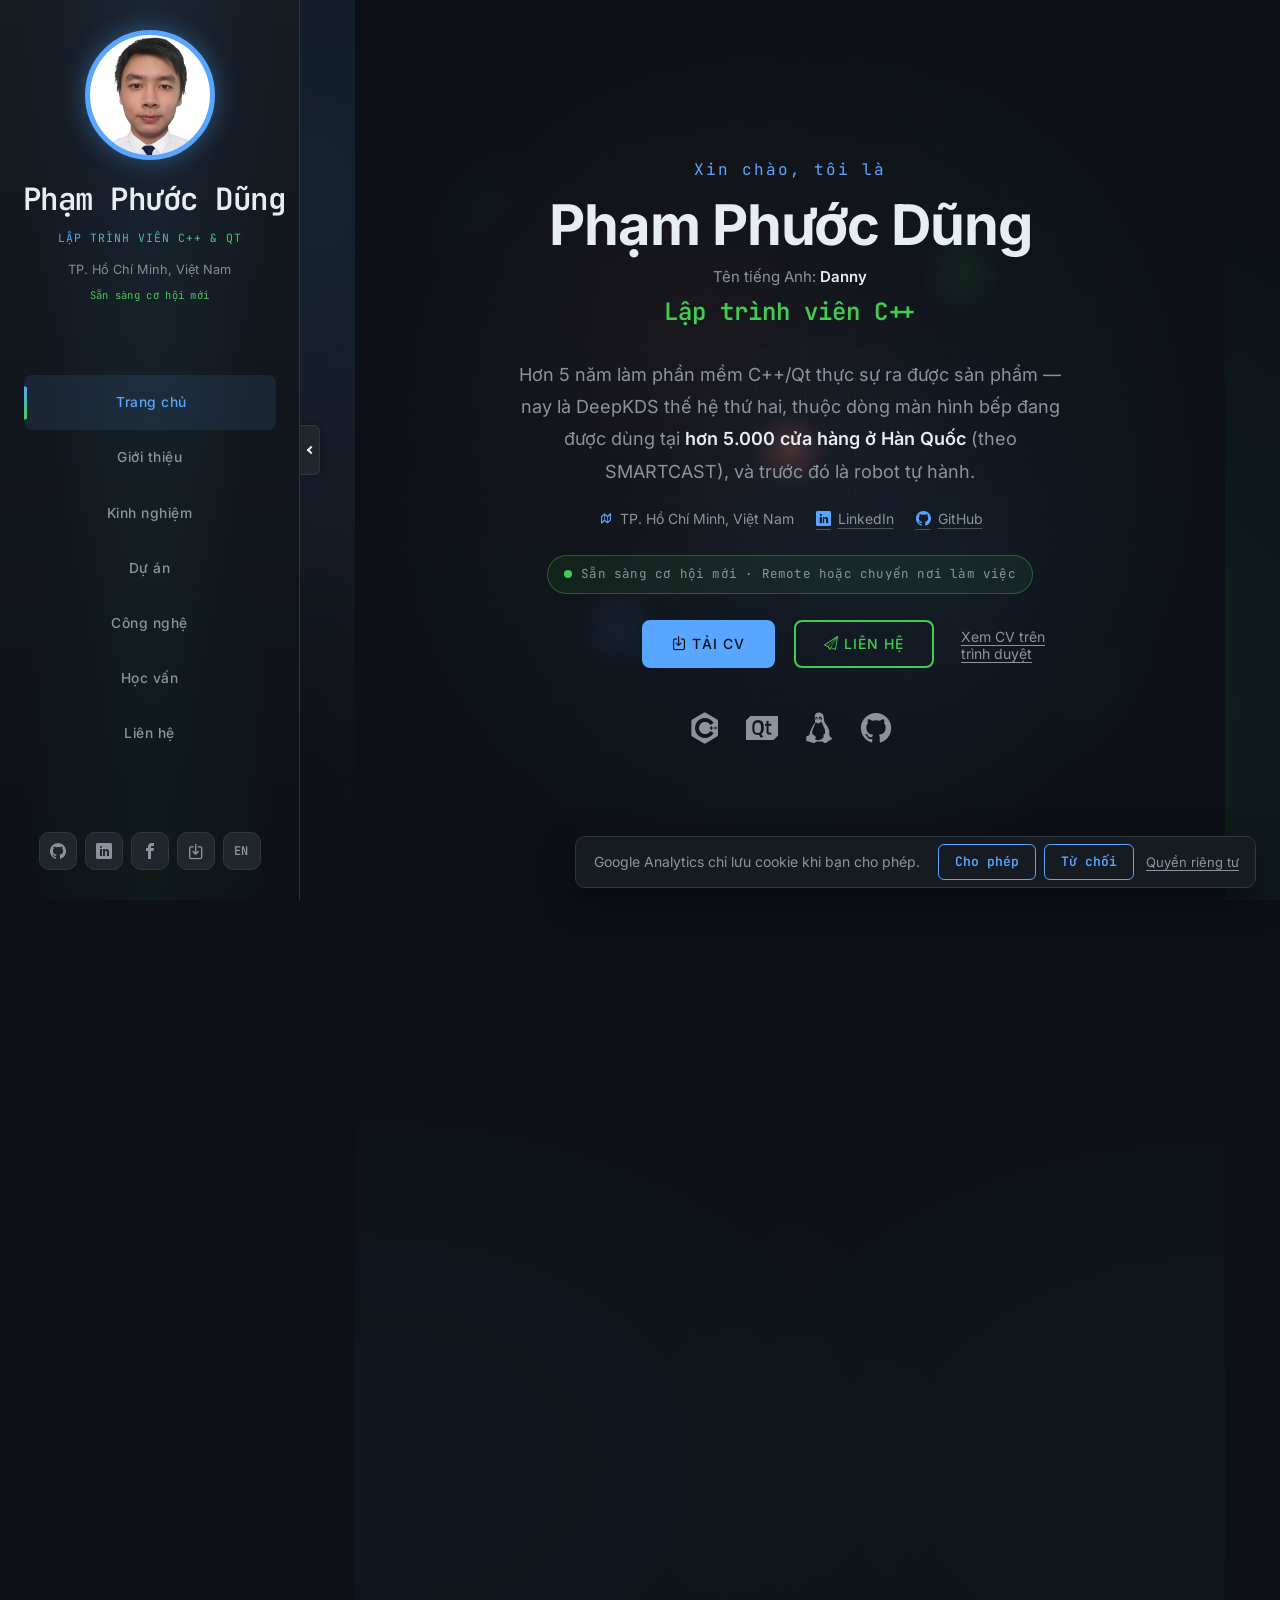
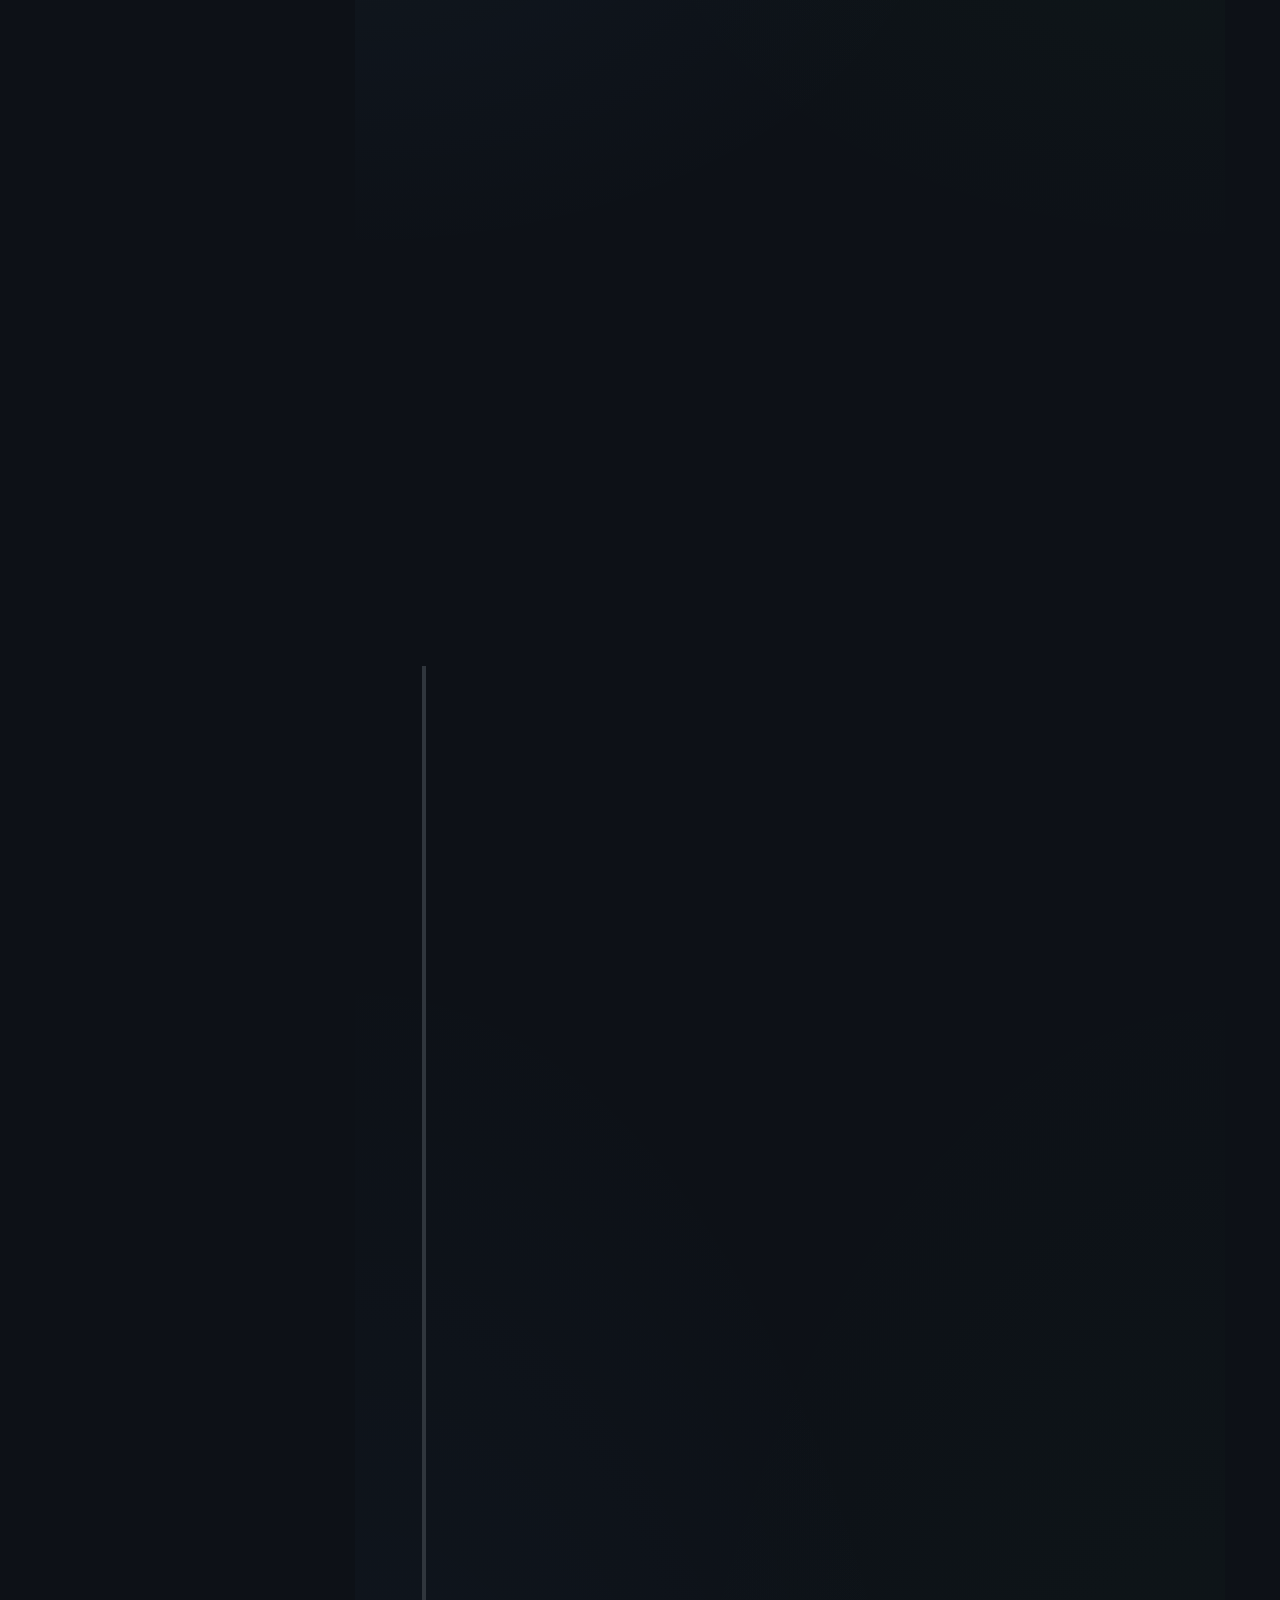
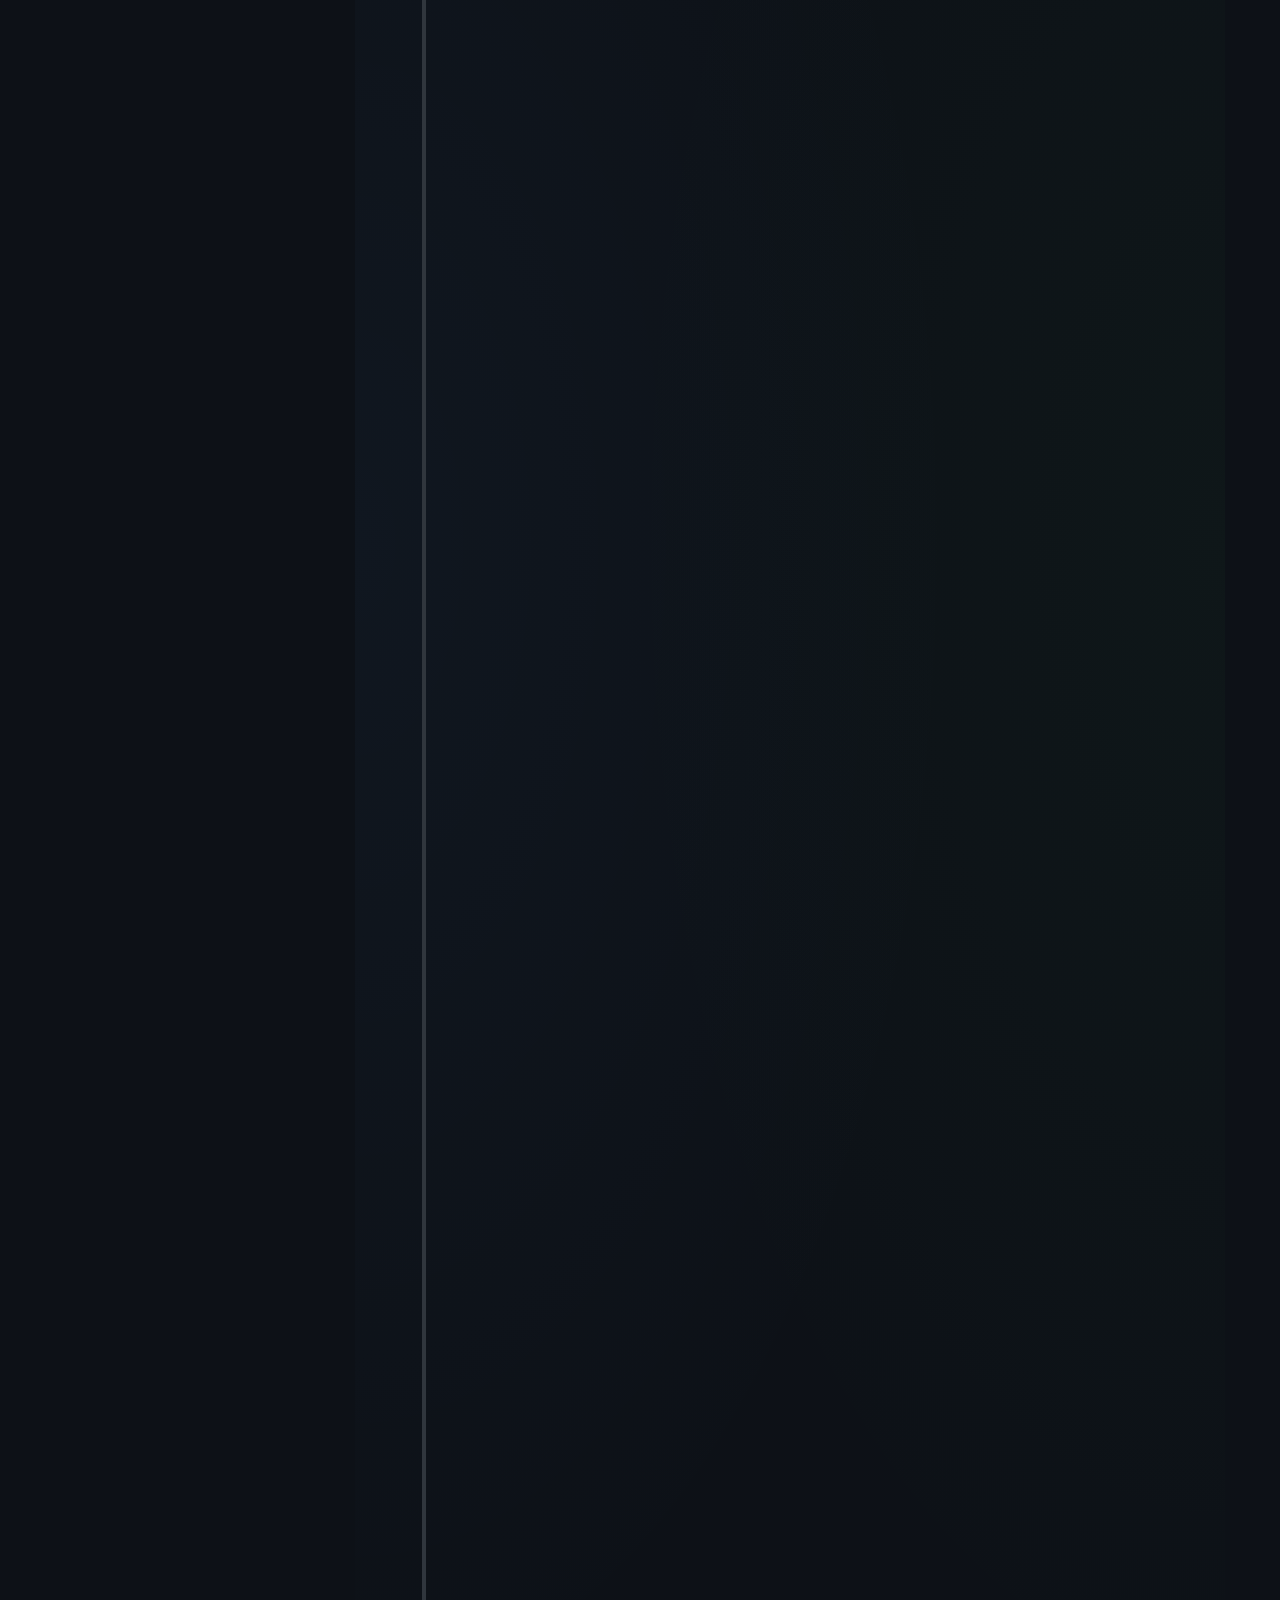
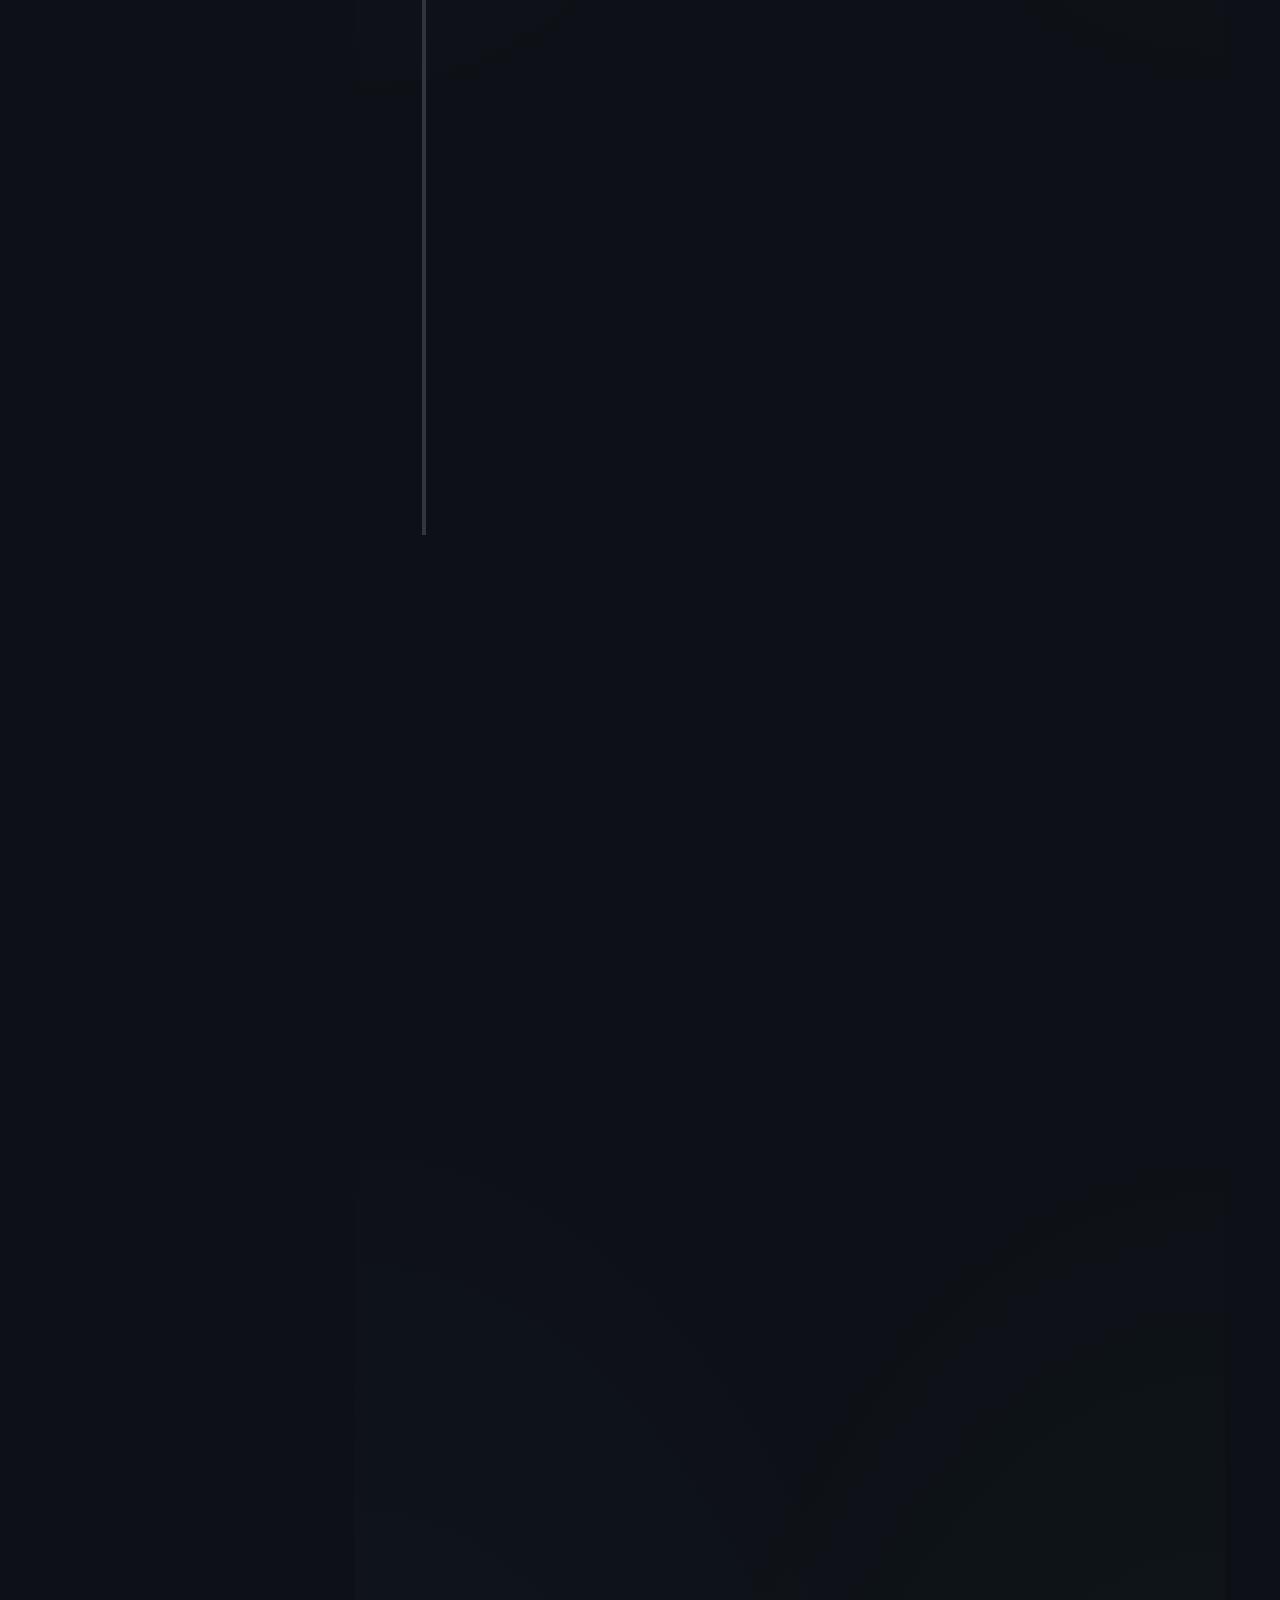
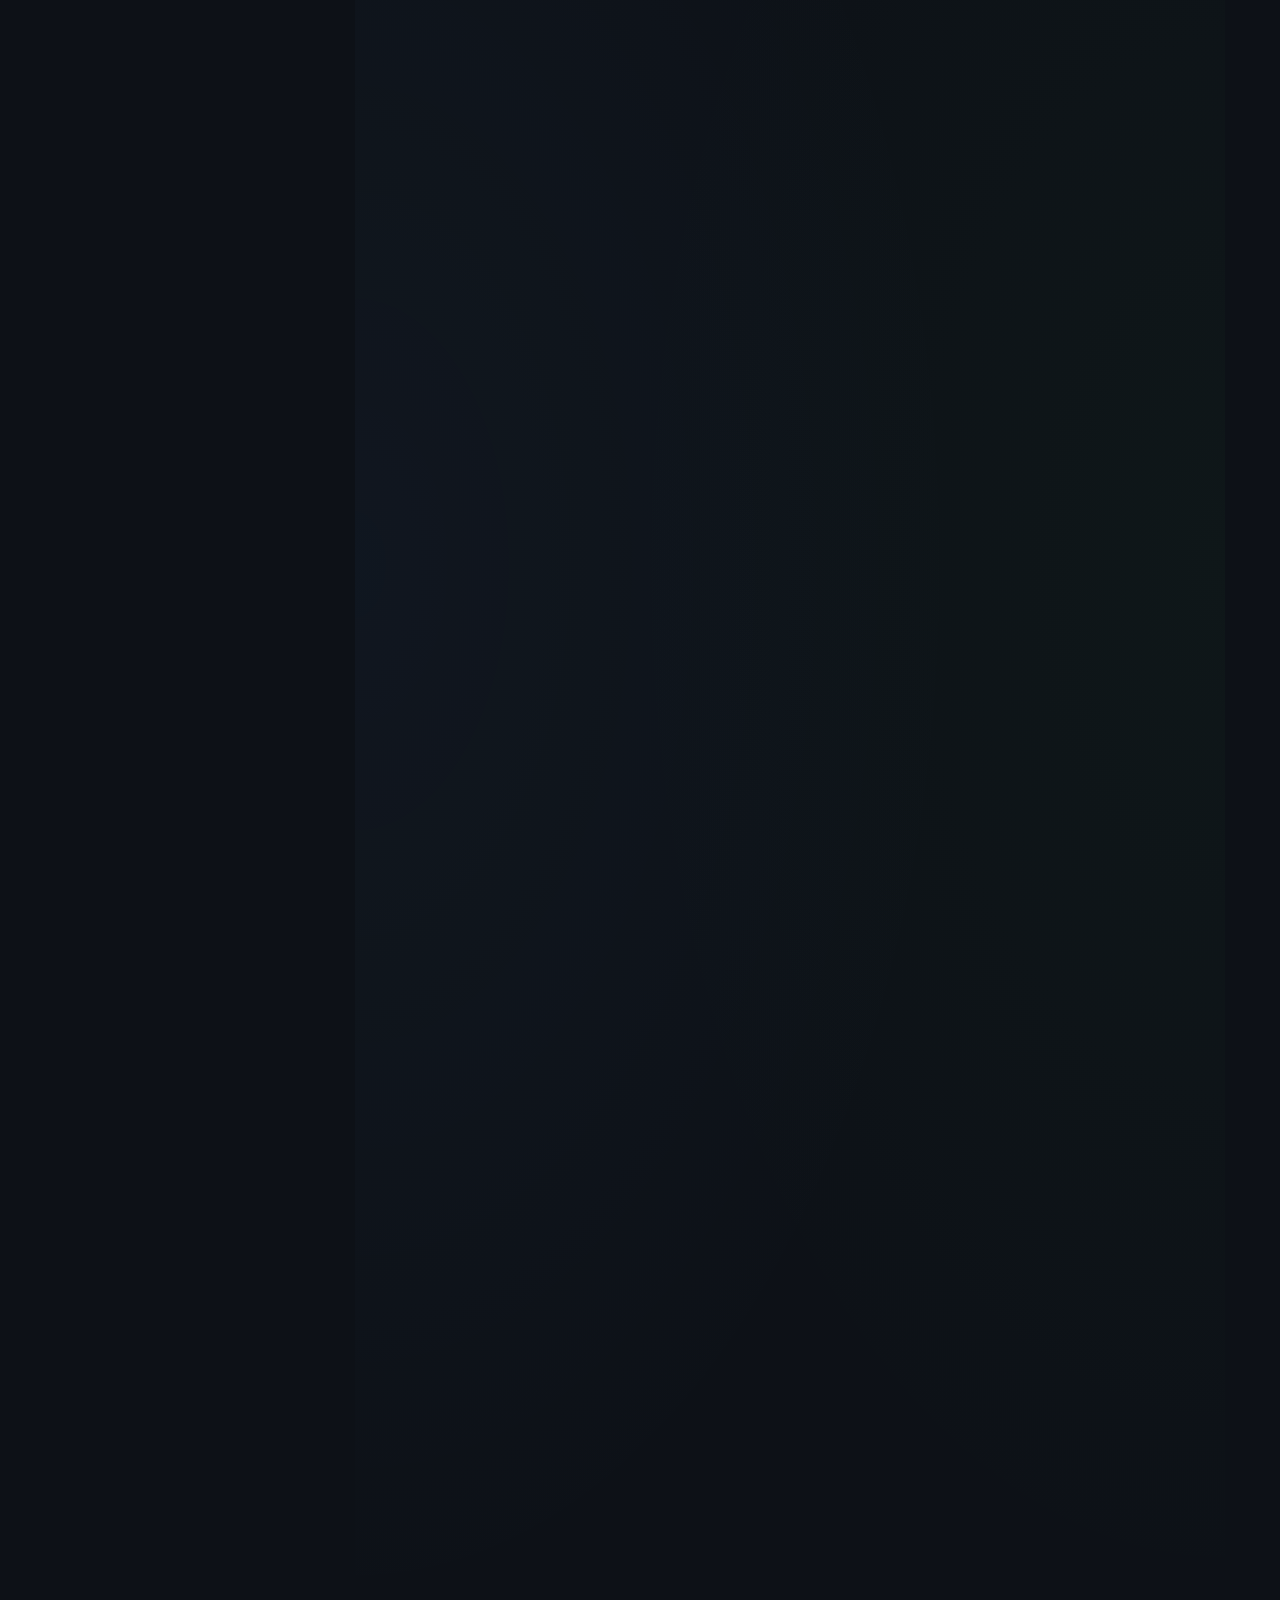
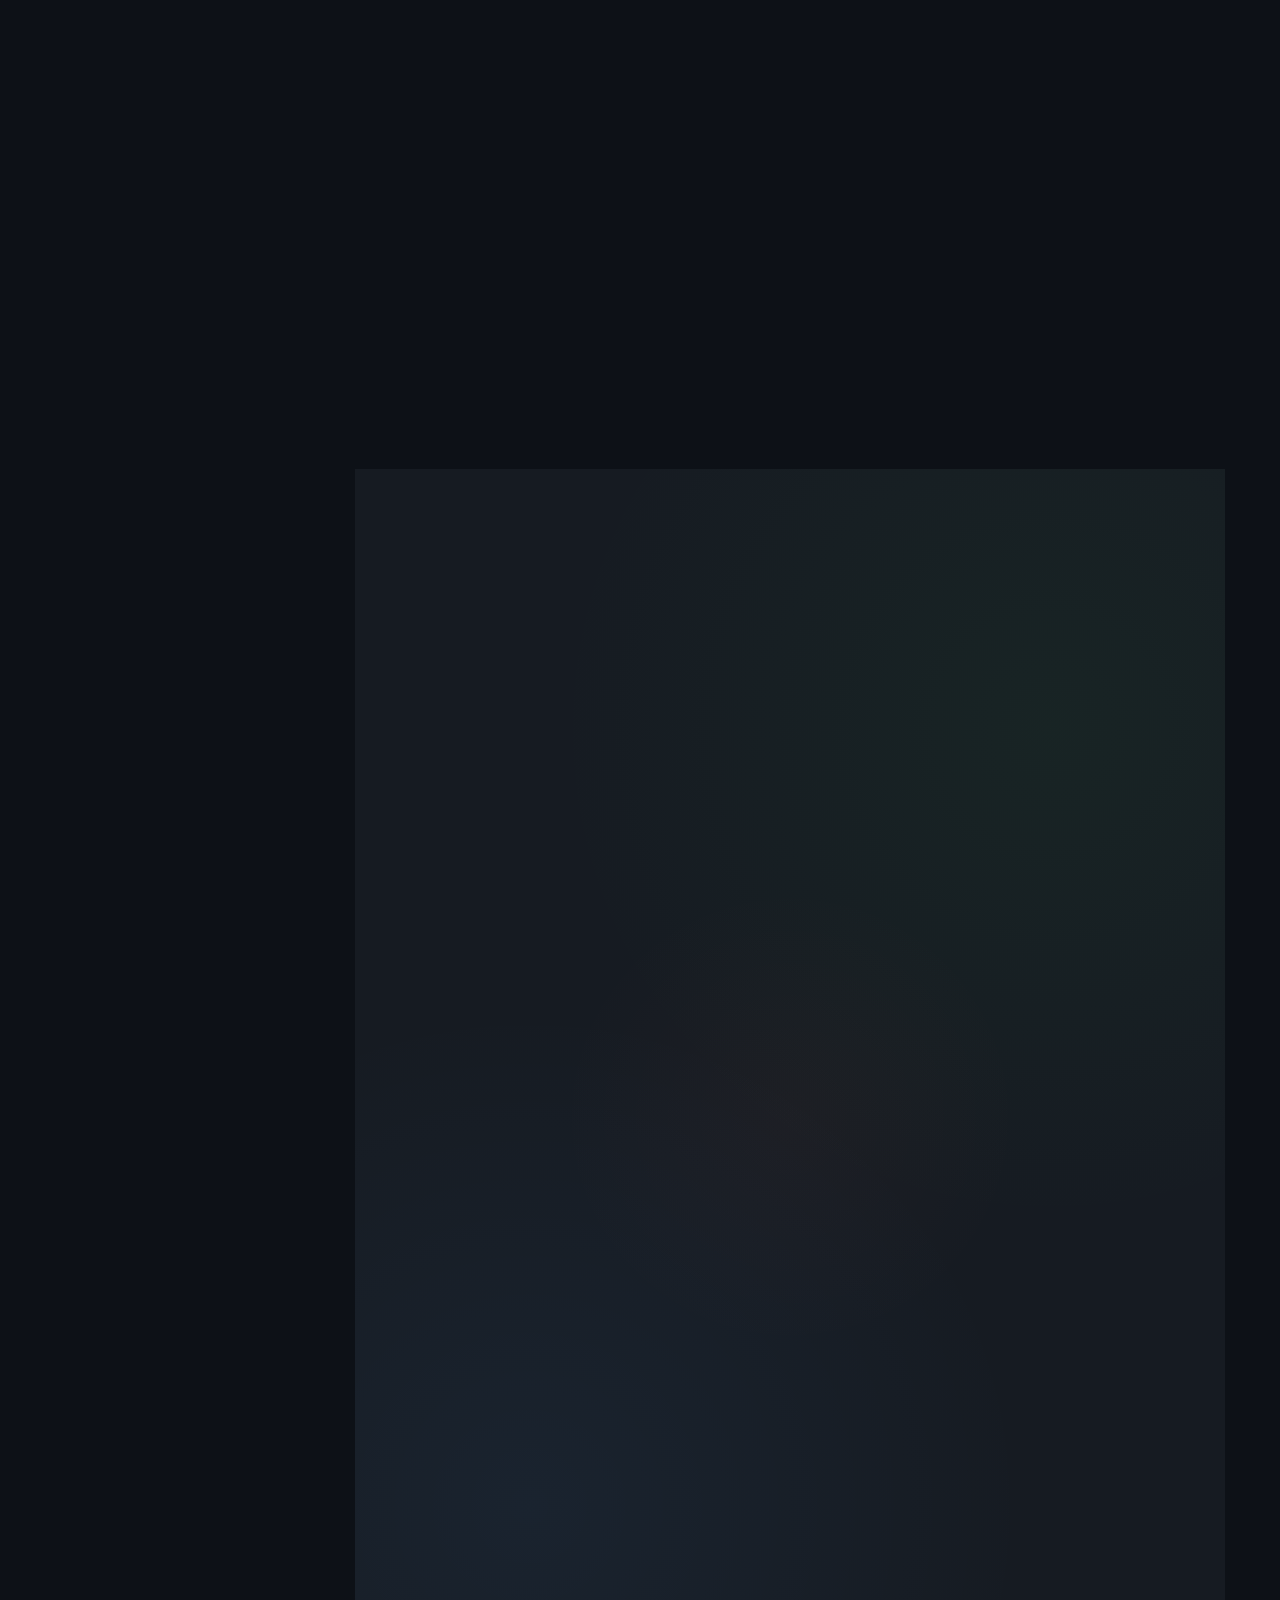
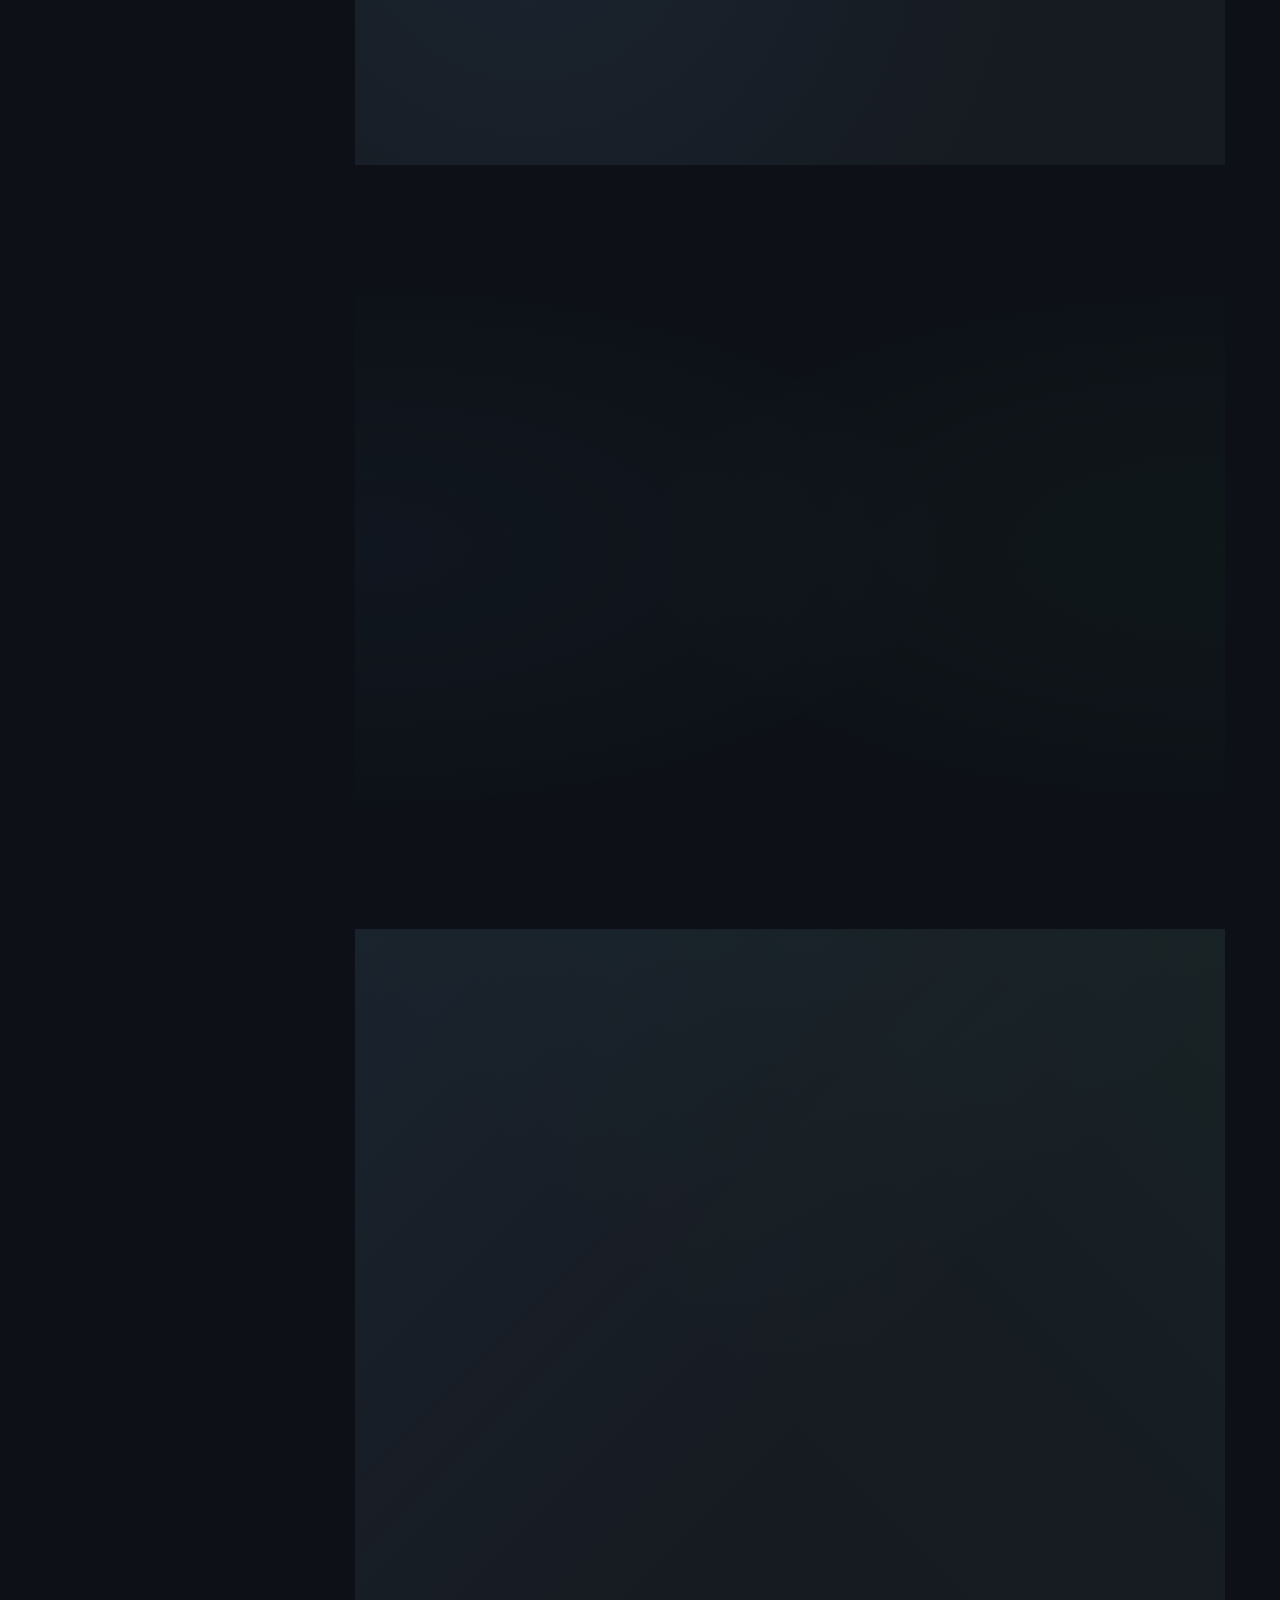
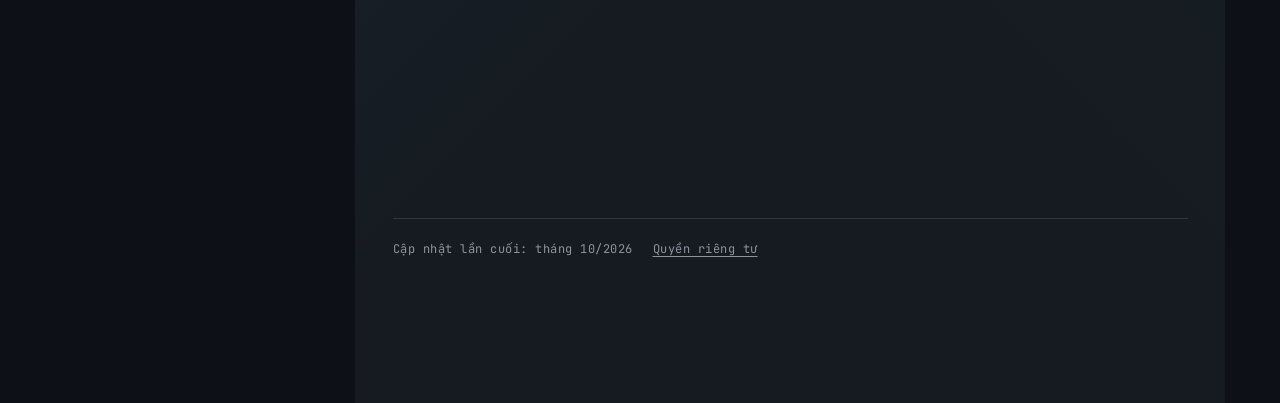
==== commit 6d6d658a: "Print the page as a five-page CV instead of 22 dark-themed pages Print and Save as PDF gave 22 pages" ====
--- a/vi/index.html
+++ b/vi/index.html
@@ -176,6 +176,10 @@
 	<link rel="stylesheet" href="../css/bootstrap.css">
 	<!-- Theme style  -->
 	<link rel="stylesheet" href="../css/style.css">
+	<!-- Print and Save as PDF: a short CV (header, About, Experience, Projects,
+	     Tech Stack, Education, Languages). media="print", so a visit never
+	     waits for it. The .print-only blocks below are hidden except on paper. -->
+	<link rel="stylesheet" href="../css/print.css" media="print">
 	<!-- Without JavaScript: the master's-panel photo, which js/site.js
 	     otherwise sets once the panel is near. A stylesheet rather than an
 	     inline <style>, which the Content Security Policy would refuse. -->
@@ -290,6 +294,7 @@
 												<span class="hero-typed" aria-hidden="true" data-roles="Lập trình viên C++|Lập trình viên Qt/QML|Kỹ sư Robotics">Lập trình viên C++</span>
 											</span>
 										</h2>
+										<p class="print-only print-contact" hidden>TP. Hồ Chí Minh, Việt Nam &middot; <a href="mailto:dung.phamphuoc308@gmail.com">dung.phamphuoc308@gmail.com</a> &middot; <a href="tel:+84932813052">+84 932 813 052</a> &middot; <a href="https://www.linkedin.com/in/ppdung/">linkedin.com/in/ppdung</a> &middot; <a href="https://ppdung.github.io/vi/">ppdung.github.io/vi/</a></p>
 										<p class="hero-tagline">Hơn 5 năm làm phần mềm C++/Qt thực sự ra được sản phẩm &mdash; nay là DeepKDS thế hệ thứ hai, thuộc dòng màn hình bếp đang được dùng tại <strong>hơn 5.000 cửa hàng ở Hàn Quốc</strong> (theo SMARTCAST), và trước đó là robot tự hành.</p>
 										<p class="hero-meta">
 											<span class="hero-meta__item"><i class="icon-map" aria-hidden="true"></i> TP. Hồ Chí Minh, Việt Nam</span>
@@ -974,6 +979,12 @@
 				</div>
 			</section>
 
+			<!-- Print only (css/print.css): the CV's Languages block. -->
+			<div class="print-only print-languages" hidden>
+				<h2>Ngoại ngữ</h2>
+				<p>Tiếng Anh: IELTS 6.5, TOEIC 850; dùng trong công việc với đội ngũ Hàn Quốc của SMARTCAST từ năm 2023</p>
+			</div>
+
 			<section id="contact" class="colorlib-contact" data-section="contact">
 				<div class="colorlib-narrow-content">
 					<div class="row">
@@ -1067,6 +1078,7 @@
 							</div>
 						</div>
 					</div>
+					<p class="print-only print-footer" hidden>Bản in từ <a href="https://ppdung.github.io/vi/">https://ppdung.github.io/vi/</a>; trên trang, mỗi dự án đều có bài mô tả chi tiết (nút &ldquo;Chi tiết dự án&rdquo;). CV (PDF): <a href="https://ppdung.github.io/CV_PhamPhuocDung.pdf">ppdung.github.io/CV_PhamPhuocDung.pdf</a></p>
 					<p class="site-updated"><span>Cập nhật lần cuối: <time datetime="2026-10">tháng 10/2026</time></span> <a href="#privacy" class="site-updated__privacy" aria-haspopup="dialog">Quyền riêng tư</a></p>
 				</div>
 			</section>
--- a/css/style.css
+++ b/css/style.css
@@ -2106,14 +2106,6 @@
   }
 }
 
-@media print {
-  .stack-chips li,
-  .stack-evidence li {
-    border-color: #ccc !important;
-    background: #fff !important;
-  }
-}
-
 /* Education Section - Panel/Accordion */
 .panel-heading .panel-toggle {
   background-color: var(--accent-primary);
@@ -3220,92 +3212,8 @@
   }
 }
 
-/* ============================================
-   Print: recruiters do print these
-   ============================================ */
-@media print {
-  @page { margin: 14mm; }
-
-  body {
-    background: #fff !important;
-    color: #000 !important;
-    font-size: 11pt;
-  }
-
-  /* chrome that means nothing on paper. The nav needs the same specificity
-     the screen rule uses (#colorlib-aside > nav#colorlib-main-menu), since
-     that one is !important too. */
-  #colorlib-aside > nav#colorlib-main-menu,
-  #colorlib-aside #colorlib-main-menu .collapse,
-  .particles-container,
-  .grid-background,
-  .sidebar-toggle,
-  .sidebar-drag-handle,
-  .colorlib-nav-toggle,
-  .to-top,
-  .read-progress,
-  .skip-link,
-  .hero-buttons,
-  .hero-tech-icons,
-  #contact-form,
-  .project-placeholder,
-  .project-video,
-  .bullets-toggle,
-  .colorlib-contact .contact-cv,
-  #colorlib-aside .colorlib-footer a[download],
-  .consent,
-  .site-updated__privacy {
-    display: none !important;
-  }
-
-  /* the sidebar floats next to main on screen; stack it on paper */
-  #colorlib-aside,
-  #colorlib-main {
-    position: static !important;
-    width: 100% !important;
-    float: none !important;
-    padding: 0 !important;
-  }
-
-  /* everything is revealed on scroll, which never happens when printing */
-  .animate-box,
-  .panel-collapse {
-    opacity: 1 !important;
-    transform: none !important;
-    transition: none !important;
-    height: auto !important;
-    display: block !important;
-    visibility: visible !important;
-  }
-
-  .hero-typed::after {
-    display: none !important;
-  }
-
-  .timeline-label ul li.is-collapsed { display: list-item !important; }
-
-  section,
-  .project-card,
-  .timeline-entry,
-  .panel {
-    page-break-inside: avoid;
-    background: #fff !important;
-    border-color: #ccc !important;
-  }
-
-  h1, h2, h3, h4,
-  .timeline-label h3,
-  .project-info h3 { color: #000 !important; }
-
-  p, li, span { color: #222 !important; }
-
-  /* a printed page cannot be clicked, so spell the destination out */
-  a[href^="http"]:after {
-    content: " (" attr(href) ")";
-    font-size: 9pt;
-    color: #555;
-  }
-}
+/* Print and Save as PDF: css/print.css, linked with media="print" after
+   this file. Every print rule lives there. */
 
 /* ============================================
    Availability signal
@@ -3475,15 +3383,6 @@
   letter-spacing: 0.3px;
 }
 
-@media print {
-  .hero-availability {
-    border-color: #999 !important;
-    background: none !important;
-    color: #000 !important;
-  }
-  .hero-availability .status-dot { display: none !important; }
-}
-
 /* ==========================================================================
    Photographs
    The portrait and the two product photos are <picture> elements: a WebP
@@ -3991,13 +3890,6 @@
   .project-modal.is-closing .project-modal__dialog,
   .project-modal.is-closing .project-modal__backdrop {
     animation: none;
-  }
-}
-
-@media print {
-  .project-modal,
-  .project-details-btn {
-    display: none !important;
   }
 }
 
@@ -4326,13 +4218,6 @@
   }
 }
 
-@media print {
-  .panel--master .panel-body::before,
-  .panel--master .panel-body::after {
-    display: none !important;
-  }
-}
-
 /* ==========================================================================
    Project card imagery
    A lazily loaded <picture> (see "Photographs") cropped to a 200px band.
@@ -4365,14 +4250,6 @@
   font-family: 'JetBrains Mono', 'JetBrains Mono Fallback', monospace;
   font-size: 11px;
   letter-spacing: 0.04em;
-}
-
-/* Print kept these as empty bands, since print drops backgrounds; the
-   photos stay off paper as the videos and icon placeholders do. */
-@media print {
-  .project-image img {
-    display: none !important;
-  }
 }
 
 /* ==========================================================================
--- a/css/print.css
+++ b/css/print.css
@@ -0,0 +1,629 @@
+/* ==========================================================================
+   Print and "Save as PDF": a short CV, not a picture of the dark screen.
+
+   Linked with media="print" after style.css on / and /vi/, so a visit never
+   waits for it. Recruiters print the page or save it as a PDF to attach to
+   an applicant record; before this file that gave 22 pages, the first one
+   blank, with the name in light grey (near-white with "Background
+   graphics" ticked) and a dark frame round every page.
+
+   What reaches paper:
+   - a CV header: the name, "Danny", the role line (the heading's own text,
+     not the typing animation) and a print-only contact line (.print-contact:
+     location, email, phone, LinkedIn, the portfolio address);
+   - About, with its focus areas as one line of text;
+   - Experience with every contribution bullet, the folded ones included;
+   - each project's title and one-paragraph summary;
+   - Tech Stack as plain keyword lines (the skill cards stay off);
+   - Education, a print-only Languages block (.print-languages), and a
+     footer line (.print-footer) pointing to the site and its case studies.
+   Everything else (sidebar, hero decoration and buttons, the availability
+   line, consent notice, videos and photos, timeline glyphs, the contact
+   form, the dialogs) stays off paper.
+
+   Why a layer: the screen theme sets many colours, sizes and positions with
+   !important, often behind an id (#colorlib-hero .hero-name). Important
+   declarations inside a cascade layer outrank important declarations
+   outside any layer, whatever their specificity, so every rule here is
+   !important inside @layer print and needs no specificity contest. That
+   includes Bootstrap's own print reset (bootstrap.css), which still
+   supplies transparent backgrounds and black text for anything not named
+   here.
+
+   Page breaks: a heading never ends a page (break-after: avoid on headings,
+   each job's title and project line, and each section's heading row), a
+   bullet, project or degree is never split, and nothing has a fixed height
+   that could push an empty page out.
+
+   Links: mailto:, tel: and in-page links print as their text. An http(s)
+   link in the body prints its address after the text, in angle brackets
+   (as RFC 3986, appendix C, suggests for addresses in running text), since
+   paper cannot be clicked; the header and footer links already show theirs.
+   ========================================================================== */
+
+@page {
+  margin: 14mm 15mm;
+}
+
+@layer print {
+  :root {
+    color-scheme: light !important;
+  }
+
+  /* Also while a dialog or the phone menu is open (body.modal-open,
+     body.offcanvas lock the page's scrolling). */
+  html,
+  body {
+    position: static !important;
+    height: auto !important;
+    overflow: visible !important;
+    background: #fff !important;
+  }
+
+  body {
+    color: #111 !important;
+    font-family: 'Inter', 'Inter Fallback', Arial, sans-serif !important;
+    font-size: 9.5pt !important;
+    line-height: 1.42 !important;
+  }
+
+  /* Dark text on white everywhere, background graphics on or off. */
+  #colorlib-page *,
+  #colorlib-page *::before,
+  #colorlib-page *::after {
+    color: #111 !important;
+    -webkit-text-fill-color: currentColor !important;
+    background: transparent !important;
+    box-shadow: none !important;
+    text-shadow: none !important;
+    filter: none !important;
+    opacity: 1 !important;
+    animation: none !important;
+    transition: none !important;
+    font-family: inherit !important;
+    letter-spacing: normal !important;
+  }
+
+  /* ---------------------------------------------------------------------
+     Off paper
+     --------------------------------------------------------------------- */
+  .skip-link,
+  .consent,
+  .read-progress,
+  .to-top,
+  .project-modal,
+  .sidebar-toggle,
+  .colorlib-nav-toggle,
+  #colorlib-aside,
+  #colorlib-hero .particles-container,
+  #colorlib-hero .grid-background,
+  #colorlib-hero .hero-overlay,
+  #colorlib-hero .hero-greeting,
+  #colorlib-hero .hero-typed-box,
+  #colorlib-hero .hero-typed,
+  #colorlib-hero .hero-tagline,
+  #colorlib-hero .hero-meta,
+  #colorlib-hero .hero-availability,
+  #colorlib-hero .hero-buttons,
+  #colorlib-hero .hero-tech-icons,
+  .heading-meta,
+  #colorlib-main #about .colorlib-heading,
+  .about-highlights i,
+  .timeline-icon,
+  .timeline-centered .timeline-entry.begin,
+  .bullets-toggle,
+  .project-image,
+  .project-placeholder,
+  .project-video,
+  .project-stats,
+  .project-note,
+  .project-links,
+  .project-tags,
+  .tech-category,
+  .stack-evidence,
+  #contact .colorlib-narrow-content > .row,
+  .site-updated__privacy {
+    display: none !important;
+  }
+
+  /* Print-only blocks carry the hidden attribute, so they never show on
+     screen, to screen readers, or without this file. */
+  .print-only[hidden] {
+    display: block !important;
+  }
+
+  /* ---------------------------------------------------------------------
+     One plain column: no sidebar offset, no full-screen hero, no grid
+     gutters, no reveal-on-scroll state
+     --------------------------------------------------------------------- */
+  #colorlib-page,
+  .container-wrap,
+  #colorlib-main,
+  #colorlib-main section,
+  #colorlib-main .colorlib-narrow-content,
+  #colorlib-main .container-fluid,
+  #colorlib-main .row,
+  #colorlib-main [class*="col-"],
+  #colorlib-hero .hero-content,
+  #colorlib-hero .slider-text-inner,
+  #colorlib-hero .hero-desc {
+    position: static !important;
+    float: none !important;
+    width: auto !important;
+    max-width: none !important;
+    height: auto !important;
+    min-height: 0 !important;
+    margin: 0 !important;
+    padding: 0 !important;
+    left: auto !important;
+    right: auto !important;
+    transform: none !important;
+    border: 0 !important;
+    overflow: visible !important;
+    text-align: left !important;
+  }
+
+  #colorlib-main section,
+  #colorlib-main .colorlib-narrow-content,
+  #colorlib-main .row,
+  #colorlib-main [class*="col-"],
+  #colorlib-hero .hero-content,
+  #colorlib-hero .slider-text-inner,
+  #colorlib-hero .hero-desc {
+    display: block !important;
+  }
+
+  #colorlib-main section,
+  .print-languages {
+    margin: 0 0 11pt !important;
+  }
+
+  .animate-box {
+    visibility: visible !important;
+    transform: none !important;
+  }
+
+  /* Decoration drawn by pseudo-elements. The hero's glow is twice the page
+     wide; left in, Chrome shrank every page to fit it. */
+  #colorlib-main::before,
+  #colorlib-main::after,
+  #colorlib-main section::before,
+  #colorlib-main section::after,
+  .row::before,
+  .row::after,
+  .container-fluid::before,
+  .container-fluid::after {
+    display: none !important;
+  }
+
+  /* ---------------------------------------------------------------------
+     Header: name, Danny, role, contact line
+     --------------------------------------------------------------------- */
+  #colorlib-main #colorlib-hero {
+    margin: 0 0 11pt !important;
+    padding: 0 0 7pt !important;
+    border-bottom: 1.2pt solid #111 !important;
+  }
+
+  #colorlib-hero .hero-name {
+    position: static !important;
+    left: auto !important;
+    transform: none !important;
+    margin: 0 !important;
+    padding: 0 !important;
+    font-size: 21pt !important;
+    font-weight: 700 !important;
+    line-height: 1.15 !important;
+    text-align: left !important;
+    white-space: normal !important;
+    overflow: visible !important;
+  }
+
+  #colorlib-hero .hero-aka {
+    margin: 1pt 0 0 !important;
+    font-size: 9.5pt !important;
+    color: #444 !important;
+    text-align: left !important;
+  }
+
+  #colorlib-hero .hero-aka strong {
+    color: #111 !important;
+  }
+
+  #colorlib-hero .hero-typing {
+    height: auto !important;
+    min-height: 0 !important;
+    margin: 4pt 0 0 !important;
+    padding: 0 !important;
+    font-size: 12pt !important;
+    font-weight: 600 !important;
+    line-height: 1.3 !important;
+    text-align: left !important;
+    overflow: visible !important;
+  }
+
+  /* The heading's one-line description, otherwise read only by screen
+     readers, is the printed role. */
+  #colorlib-hero .hero-typing .sr-only {
+    position: static !important;
+    width: auto !important;
+    height: auto !important;
+    margin: 0 !important;
+    overflow: visible !important;
+    clip: auto !important;
+    clip-path: none !important;
+    white-space: normal !important;
+  }
+
+  #colorlib-hero .print-contact {
+    margin: 4pt 0 0 !important;
+    font-size: 9.5pt !important;
+    line-height: 1.5 !important;
+  }
+
+  /* ---------------------------------------------------------------------
+     Section headings
+     --------------------------------------------------------------------- */
+  #colorlib-main .colorlib-heading,
+  #about .heading-meta,
+  .print-languages h2 {
+    display: block !important;
+    position: static !important;
+    margin: 0 0 5pt !important;
+    padding: 3pt 0 2pt !important;
+    border: 0 !important;
+    border-bottom: 0.75pt solid #888 !important;
+    font-size: 11.5pt !important;
+    font-weight: 700 !important;
+    /* Room above the capitals for Vietnamese stacked marks (VẤN, VỀ): at
+       1.3 with no padding, the top of the Ấ that opened a page printed on
+       the foot of the page before. */
+    line-height: 1.5 !important;
+    text-transform: uppercase !important;
+    overflow: visible !important;
+    break-after: avoid !important;
+  }
+
+  #colorlib-main .colorlib-heading::before,
+  #colorlib-main .colorlib-heading::after {
+    display: none !important;
+  }
+
+  /* Each heading sits in its own row, the content in the next one. */
+  #colorlib-main .colorlib-narrow-content > .row:first-child {
+    break-after: avoid !important;
+  }
+
+  /* ---------------------------------------------------------------------
+     Running text
+     --------------------------------------------------------------------- */
+  #colorlib-main p,
+  #colorlib-main li {
+    margin: 0 0 3pt !important;
+    font-size: 9.5pt !important;
+    line-height: 1.42 !important;
+    orphans: 2 !important;
+    widows: 2 !important;
+  }
+
+  #colorlib-main strong,
+  #colorlib-main b {
+    font-weight: 700 !important;
+  }
+
+  #colorlib-main a {
+    border: 0 !important;
+    text-decoration: none !important;
+  }
+
+  /* Bootstrap's print rule appends every href; only http(s) links in the
+     body get theirs, and the header and footer already show it as text. */
+  #colorlib-page a::after {
+    content: none !important;
+  }
+
+  #colorlib-main a[href^="http"]::after {
+    content: " <" attr(href) ">" !important;
+    display: inline !important;
+    position: static !important;
+    font-size: 8pt !important;
+    color: #444 !important;
+    overflow-wrap: anywhere !important;
+  }
+
+  #colorlib-main .print-contact a::after,
+  #colorlib-main .print-footer a::after {
+    content: none !important;
+  }
+
+  /* About: the focus areas as one line */
+  #about .about-intro {
+    font-size: 10pt !important;
+  }
+
+  #about .about-highlights {
+    display: block !important;
+    margin: 3pt 0 0 !important;
+    padding: 0 !important;
+    font-size: 9pt !important;
+  }
+
+  #about .highlight-item,
+  #about .highlight-item span {
+    display: inline !important;
+    margin: 0 !important;
+    padding: 0 !important;
+    border: 0 !important;
+    font-size: 9pt !important;
+    font-weight: 400 !important;
+  }
+
+  /* Separators go after each item, so the markup's own white space follows
+     them ("C++," rather than "C++ ,"). */
+  #about .highlight-item:not(:last-child)::after {
+    content: " \00B7" !important;
+    display: inline !important;
+    position: static !important;
+  }
+
+  /* ---------------------------------------------------------------------
+     Experience: every bullet, no glyphs or connector
+     --------------------------------------------------------------------- */
+  .timeline-centered,
+  .timeline-centered .timeline-entry,
+  .timeline-centered .timeline-entry .timeline-entry-inner,
+  .timeline-centered .timeline-entry .timeline-entry-inner .timeline-label {
+    display: block !important;
+    position: static !important;
+    float: none !important;
+    width: auto !important;
+    margin: 0 !important;
+    padding: 0 !important;
+    border: 0 !important;
+    left: auto !important;
+    transform: none !important;
+    break-inside: auto !important;
+  }
+
+  .timeline-centered::before,
+  .timeline-centered::after,
+  .timeline-centered .timeline-entry::before,
+  .timeline-centered .timeline-entry::after,
+  .timeline-centered .timeline-entry .timeline-entry-inner::before,
+  .timeline-centered .timeline-entry .timeline-entry-inner::after,
+  .timeline-centered .timeline-entry .timeline-entry-inner .timeline-label::before,
+  .timeline-centered .timeline-entry .timeline-entry-inner .timeline-label::after {
+    display: none !important;
+  }
+
+  .timeline-centered .timeline-entry {
+    margin: 0 0 8pt !important;
+  }
+
+  /* A job's title, its dates and its project line stay together, and with
+     the first bullet. */
+  #experience .timeline-label h3 {
+    margin: 0 0 2pt !important;
+    padding: 0 !important;
+    font-size: 10.5pt !important;
+    font-weight: 700 !important;
+    line-height: 1.3 !important;
+    text-transform: none !important;
+    overflow: visible !important;
+    break-after: avoid !important;
+    break-inside: avoid !important;
+  }
+
+  #experience .timeline-label h3 span {
+    display: block !important;
+    margin: 1pt 0 0 !important;
+    font-size: 9pt !important;
+    font-weight: 400 !important;
+    color: #444 !important;
+  }
+
+  #experience .timeline-label .timeline-project {
+    margin: 0 0 2pt !important;
+    padding: 0 !important;
+    border: 0 !important;
+    break-after: avoid !important;
+    break-inside: avoid !important;
+  }
+
+  #experience .timeline-label ul {
+    margin: 0 !important;
+    padding: 0 0 0 12pt !important;
+    list-style: disc outside !important;
+  }
+
+  #experience .timeline-label ul li,
+  #experience .timeline-label ul li.is-collapsed {
+    display: list-item !important;
+    list-style: disc outside !important;
+    margin: 0 0 1.5pt !important;
+    padding: 0 !important;
+    break-inside: avoid !important;
+  }
+
+  #experience .timeline-label ul li::before {
+    display: none !important;
+  }
+
+  /* ---------------------------------------------------------------------
+     Projects: title and summary
+     --------------------------------------------------------------------- */
+  #colorlib-main .projects-grid > [class*="col-"] {
+    margin: 0 0 6pt !important;
+  }
+
+  #colorlib-main .project-card,
+  #colorlib-main .project-info {
+    display: block !important;
+    position: static !important;
+    height: auto !important;
+    min-height: 0 !important;
+    margin: 0 !important;
+    padding: 0 !important;
+    border: 0 !important;
+    transform: none !important;
+    overflow: visible !important;
+    break-inside: avoid !important;
+  }
+
+  #colorlib-main .project-info h3 {
+    margin: 0 0 1pt !important;
+    padding: 0 !important;
+    font-size: 10.5pt !important;
+    font-weight: 700 !important;
+    line-height: 1.3 !important;
+    text-transform: none !important;
+    break-after: avoid !important;
+  }
+
+  /* ---------------------------------------------------------------------
+     Tech Stack: one line of keywords per group
+     --------------------------------------------------------------------- */
+  /* Five short lines: kept on one page. */
+  #tech-stack .stack-groups {
+    display: block !important;
+    margin: 0 !important;
+    padding: 0 !important;
+    break-inside: avoid !important;
+  }
+
+  #tech-stack .stack-group {
+    display: block !important;
+    margin: 0 0 2pt !important;
+    padding: 0 !important;
+    border: 0 !important;
+    break-inside: avoid !important;
+  }
+
+  #tech-stack .stack-group dt,
+  #tech-stack .stack-group dd,
+  #tech-stack .stack-chips,
+  #tech-stack .stack-chips li {
+    display: inline !important;
+    margin: 0 !important;
+    padding: 0 !important;
+    border: 0 !important;
+    font-size: 9.5pt !important;
+    line-height: 1.42 !important;
+    text-transform: none !important;
+  }
+
+  #tech-stack .stack-group dt {
+    font-weight: 700 !important;
+  }
+
+  #tech-stack .stack-group dt::after {
+    content: ": " !important;
+  }
+
+  #tech-stack .stack-chips li {
+    font-weight: 400 !important;
+  }
+
+  #tech-stack .stack-chips li::before {
+    content: none !important;
+  }
+
+  #tech-stack .stack-chips li:not(:last-child)::after {
+    content: "," !important;
+    display: inline !important;
+    position: static !important;
+  }
+
+  /* ---------------------------------------------------------------------
+     Education: every panel open, the toggle printed as a heading
+     --------------------------------------------------------------------- */
+  #education .fancy-collapse-panel,
+  #education .panel-group,
+  #education .panel,
+  #education .panel-heading,
+  #education .panel-body {
+    display: block !important;
+    position: static !important;
+    margin: 0 !important;
+    padding: 0 !important;
+    border: 0 !important;
+    min-height: 0 !important;
+    overflow: visible !important;
+  }
+
+  #education .panel {
+    margin: 0 0 6pt !important;
+    break-inside: avoid !important;
+  }
+
+  #education .panel-heading,
+  #education .panel-title {
+    margin: 0 0 1pt !important;
+    padding: 0 !important;
+    break-after: avoid !important;
+  }
+
+  #education .panel-toggle {
+    display: block !important;
+    width: auto !important;
+    margin: 0 !important;
+    padding: 0 !important;
+    border: 0 !important;
+    font-size: 10.5pt !important;
+    font-weight: 700 !important;
+    line-height: 1.3 !important;
+    text-align: left !important;
+    text-transform: none !important;
+    white-space: normal !important;
+  }
+
+  #education .panel-toggle::before,
+  #education .panel-toggle::after,
+  #education .panel-body::before,
+  #education .panel-body::after {
+    display: none !important;
+  }
+
+  #education .panel-collapse {
+    display: block !important;
+    height: auto !important;
+    visibility: visible !important;
+  }
+
+  #education .panel-body ul {
+    margin: 0 !important;
+    padding: 0 0 0 12pt !important;
+    list-style: disc outside !important;
+  }
+
+  #education .panel-body li {
+    display: list-item !important;
+    list-style: disc outside !important;
+    margin: 0 0 1.5pt !important;
+    break-inside: avoid !important;
+  }
+
+  /* ---------------------------------------------------------------------
+     Languages and footer (print-only), and the last-updated line
+     --------------------------------------------------------------------- */
+  .print-languages {
+    break-inside: avoid !important;
+  }
+
+  #colorlib-main .print-footer {
+    margin: 4pt 0 0 !important;
+    padding: 5pt 0 0 !important;
+    border-top: 0.75pt solid #888 !important;
+    font-size: 8.5pt !important;
+    break-inside: avoid !important;
+  }
+
+  #colorlib-main .site-updated {
+    display: block !important;
+    margin: 1pt 0 0 !important;
+    padding: 0 !important;
+    border: 0 !important;
+    font-size: 8.5pt !important;
+    text-align: left !important;
+  }
+}
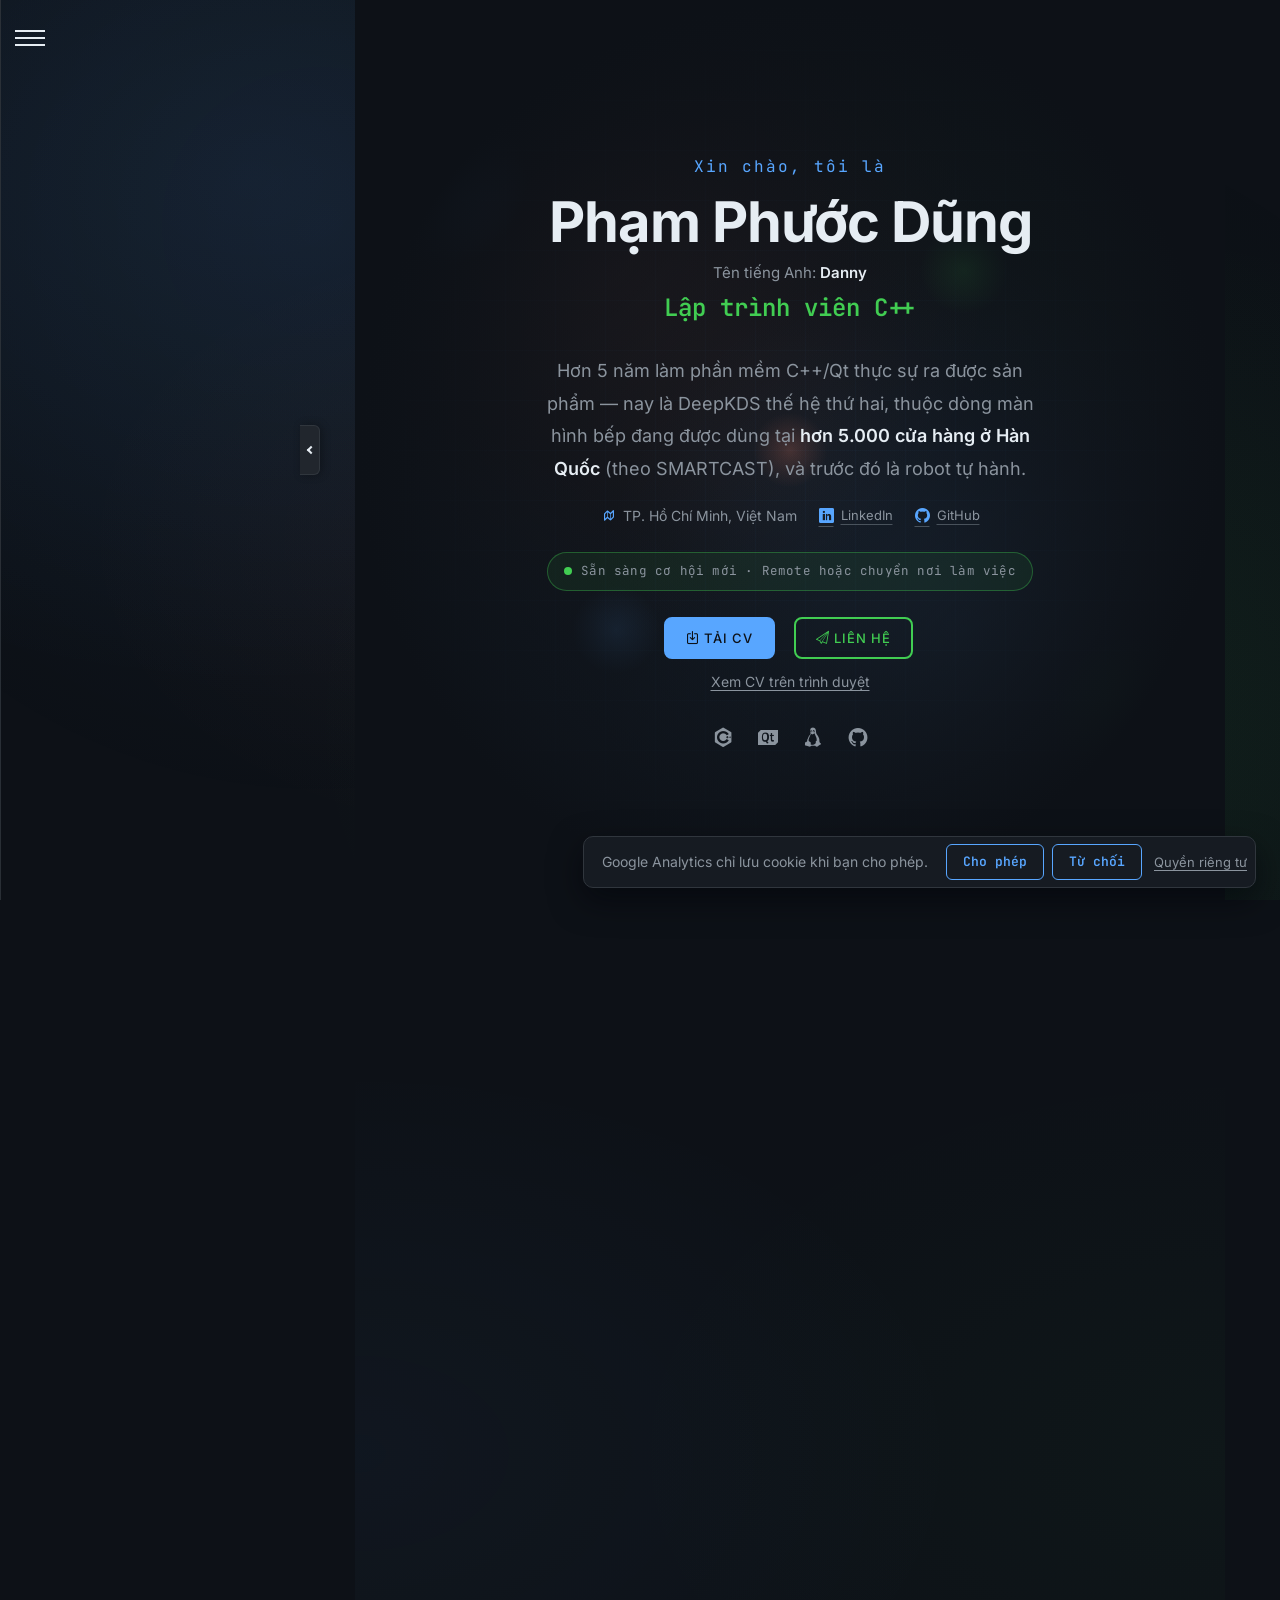
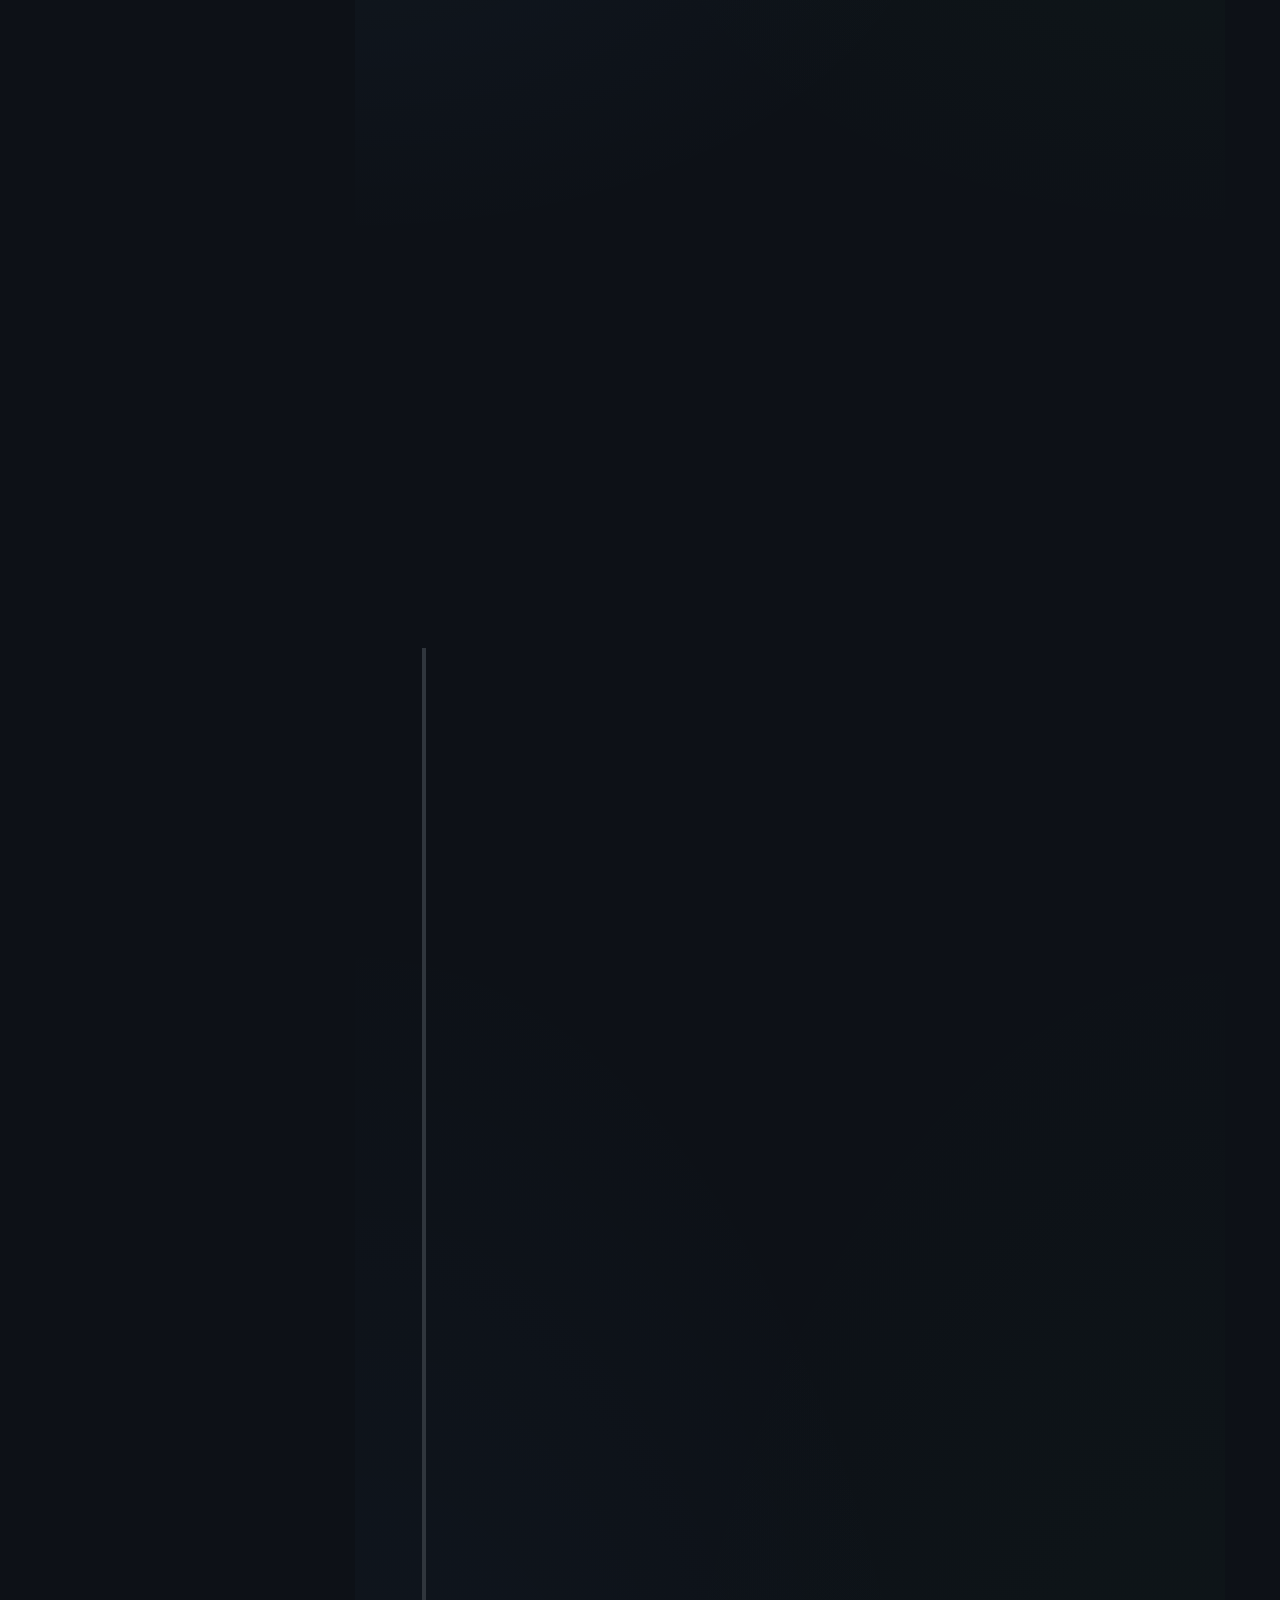
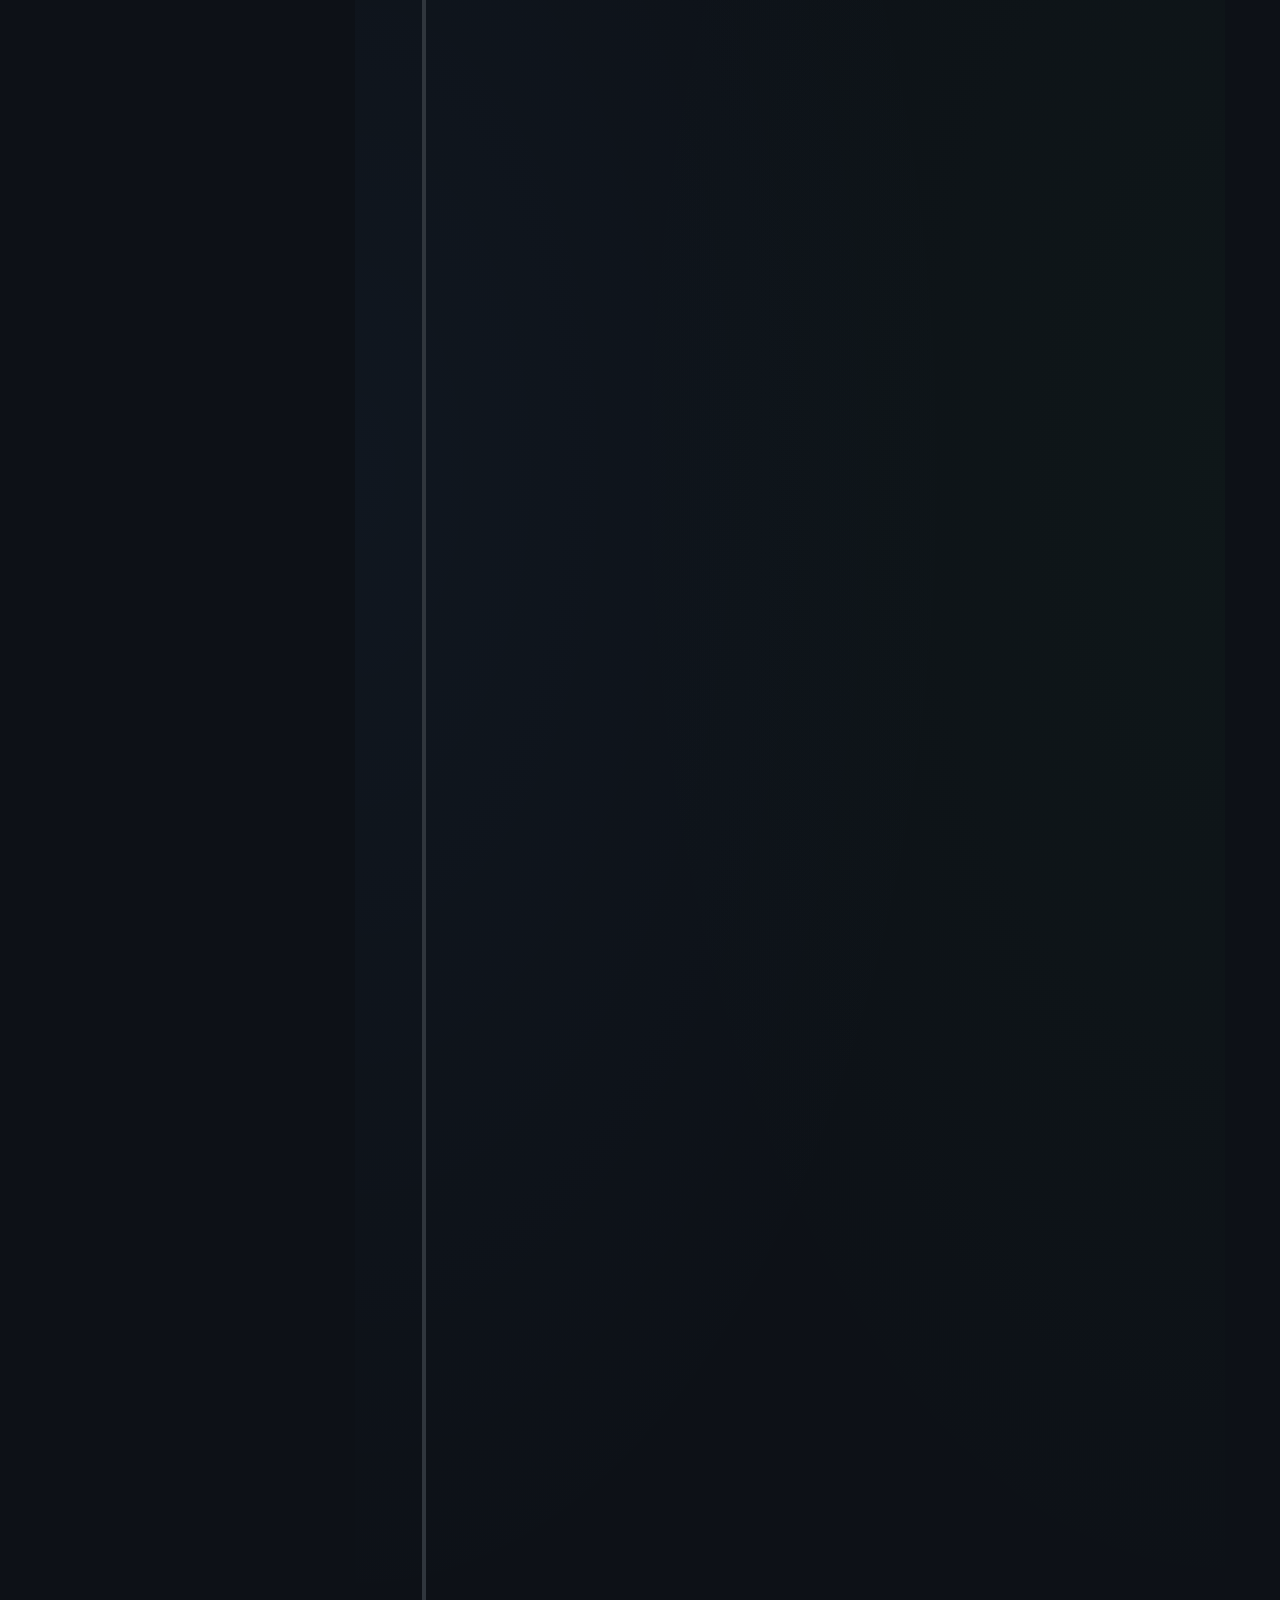
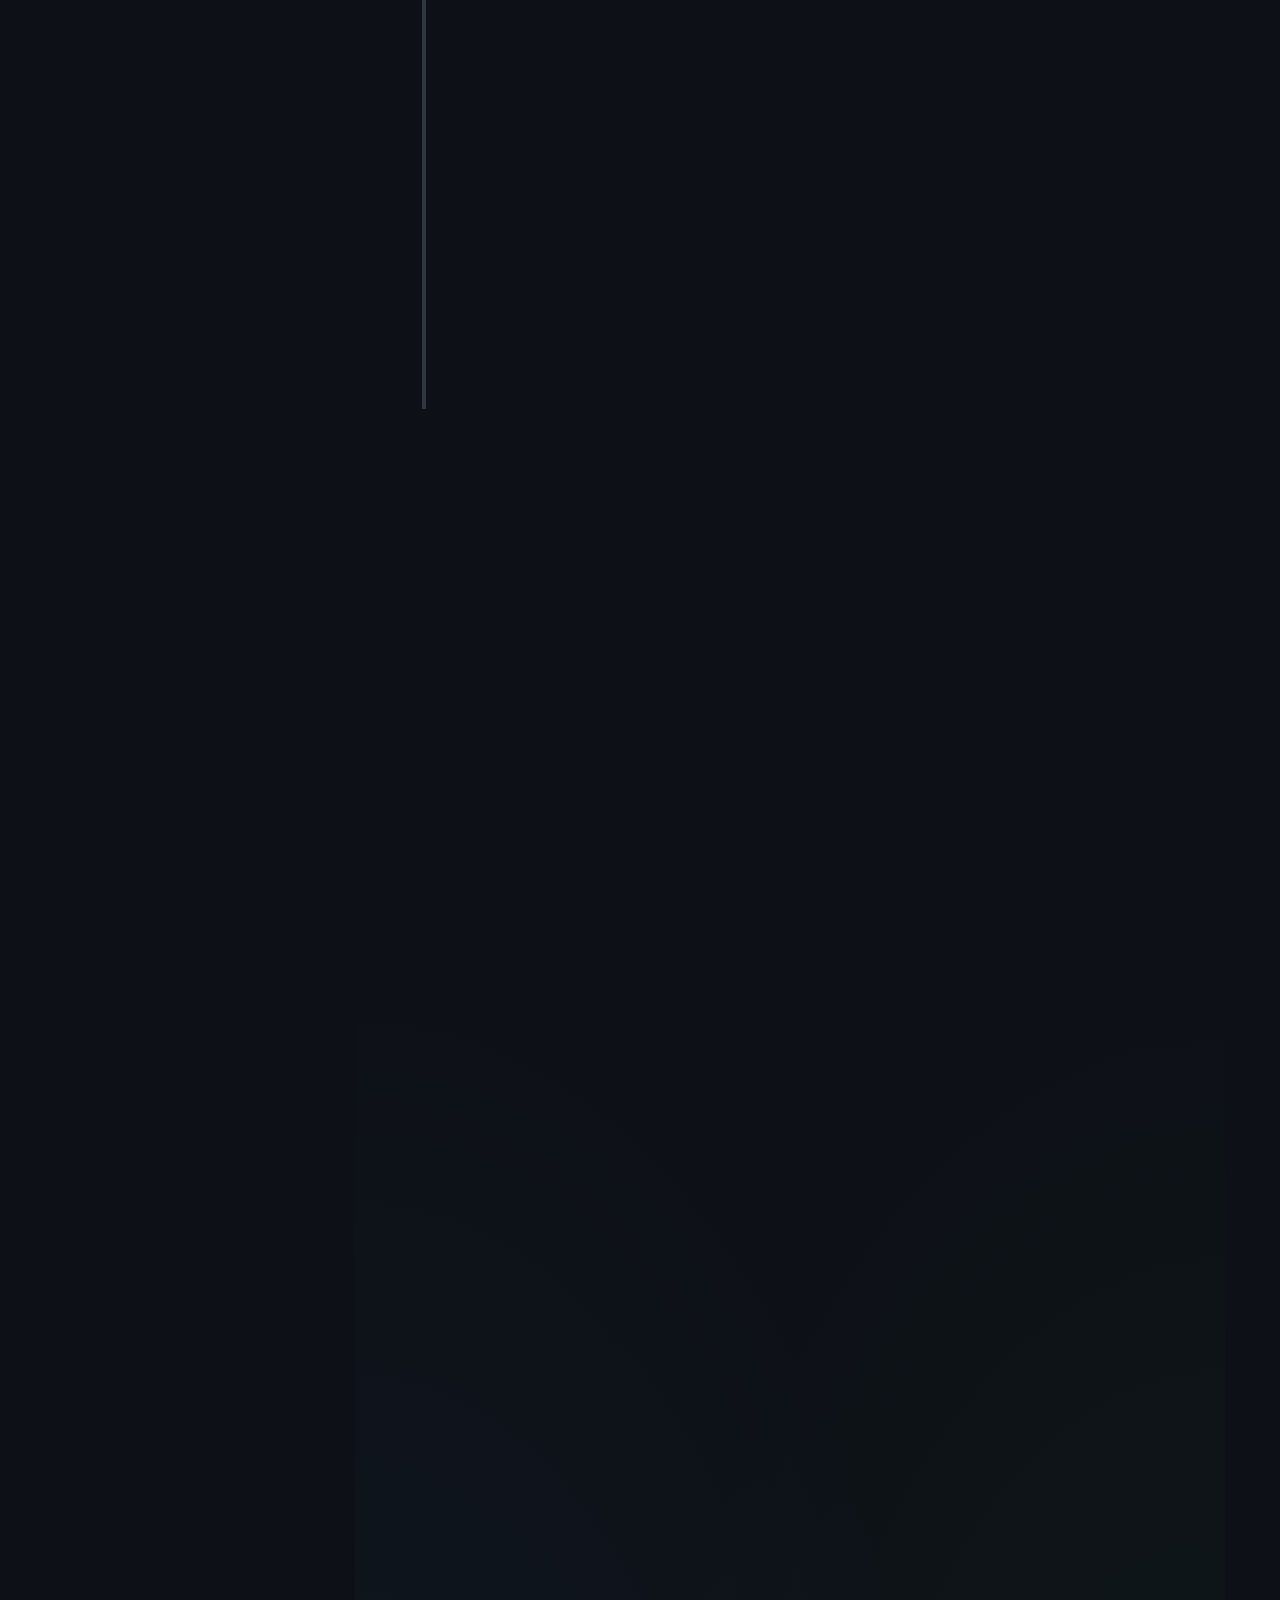
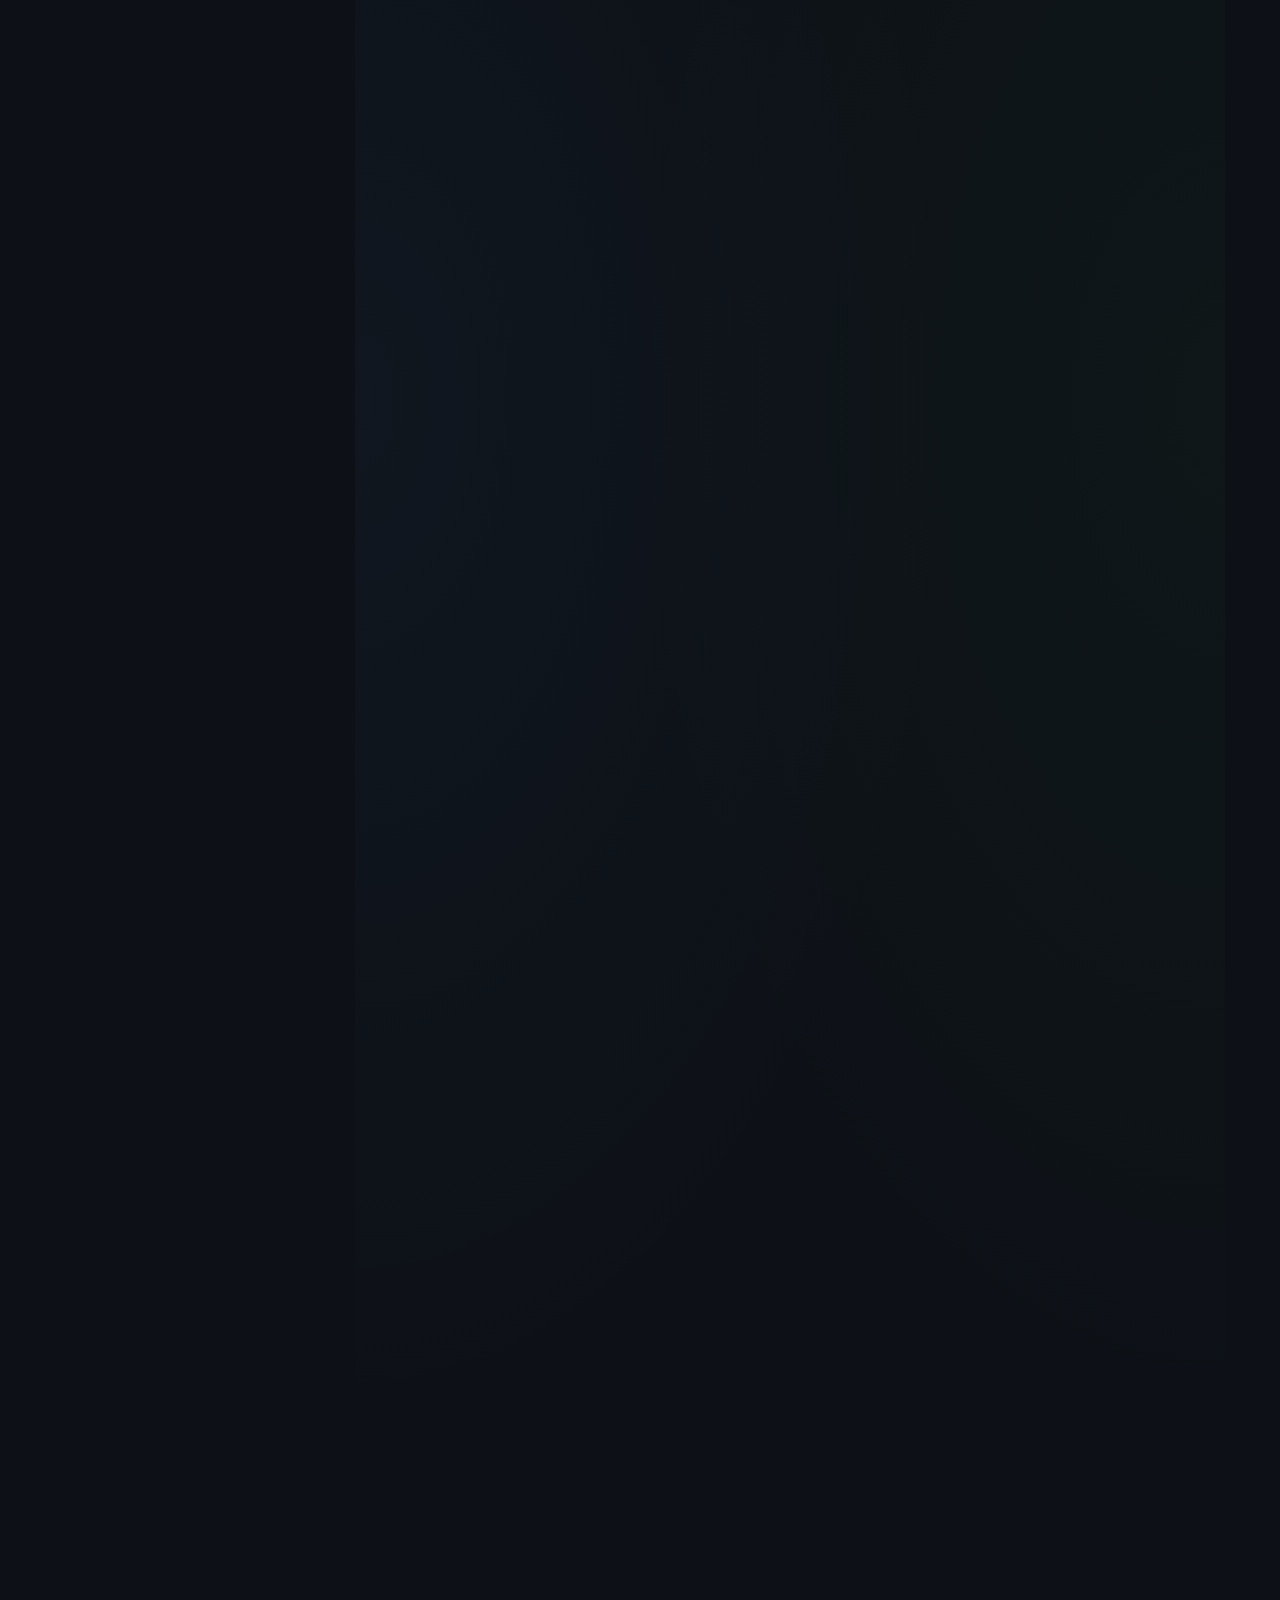
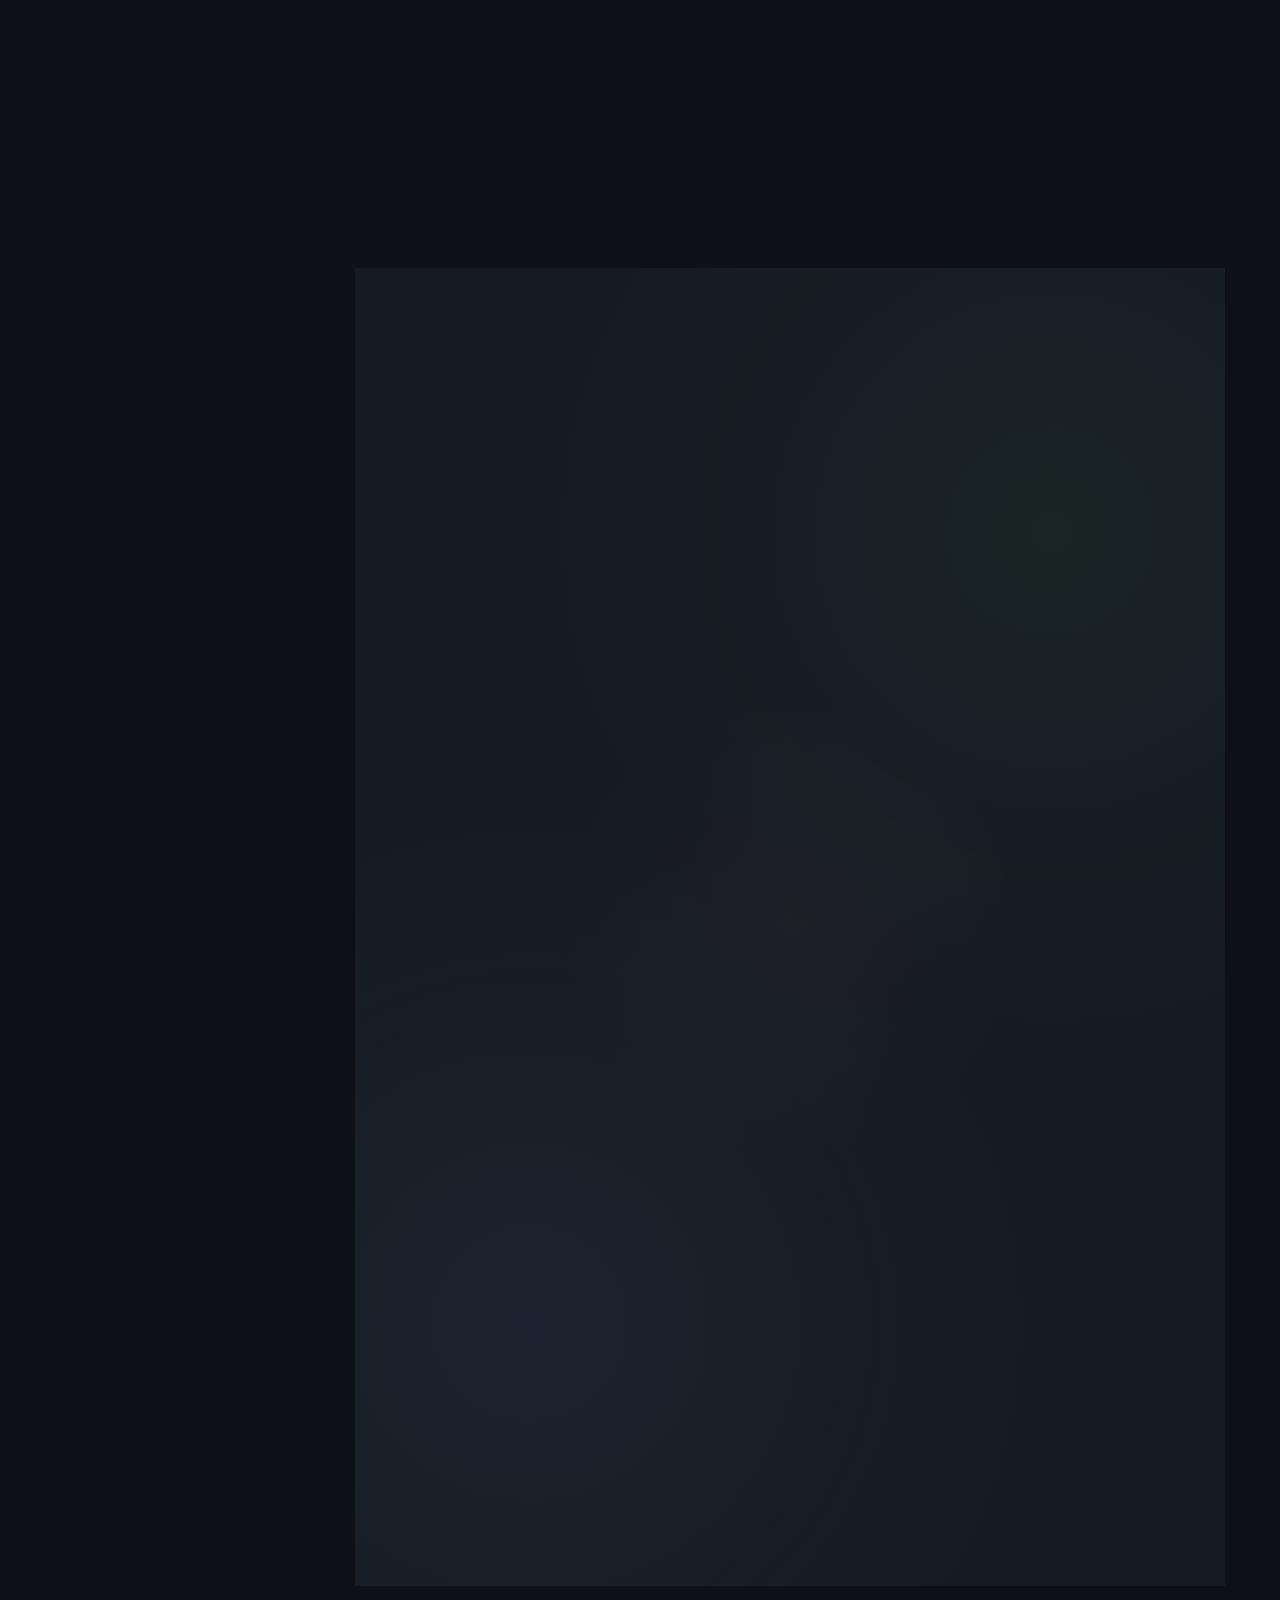
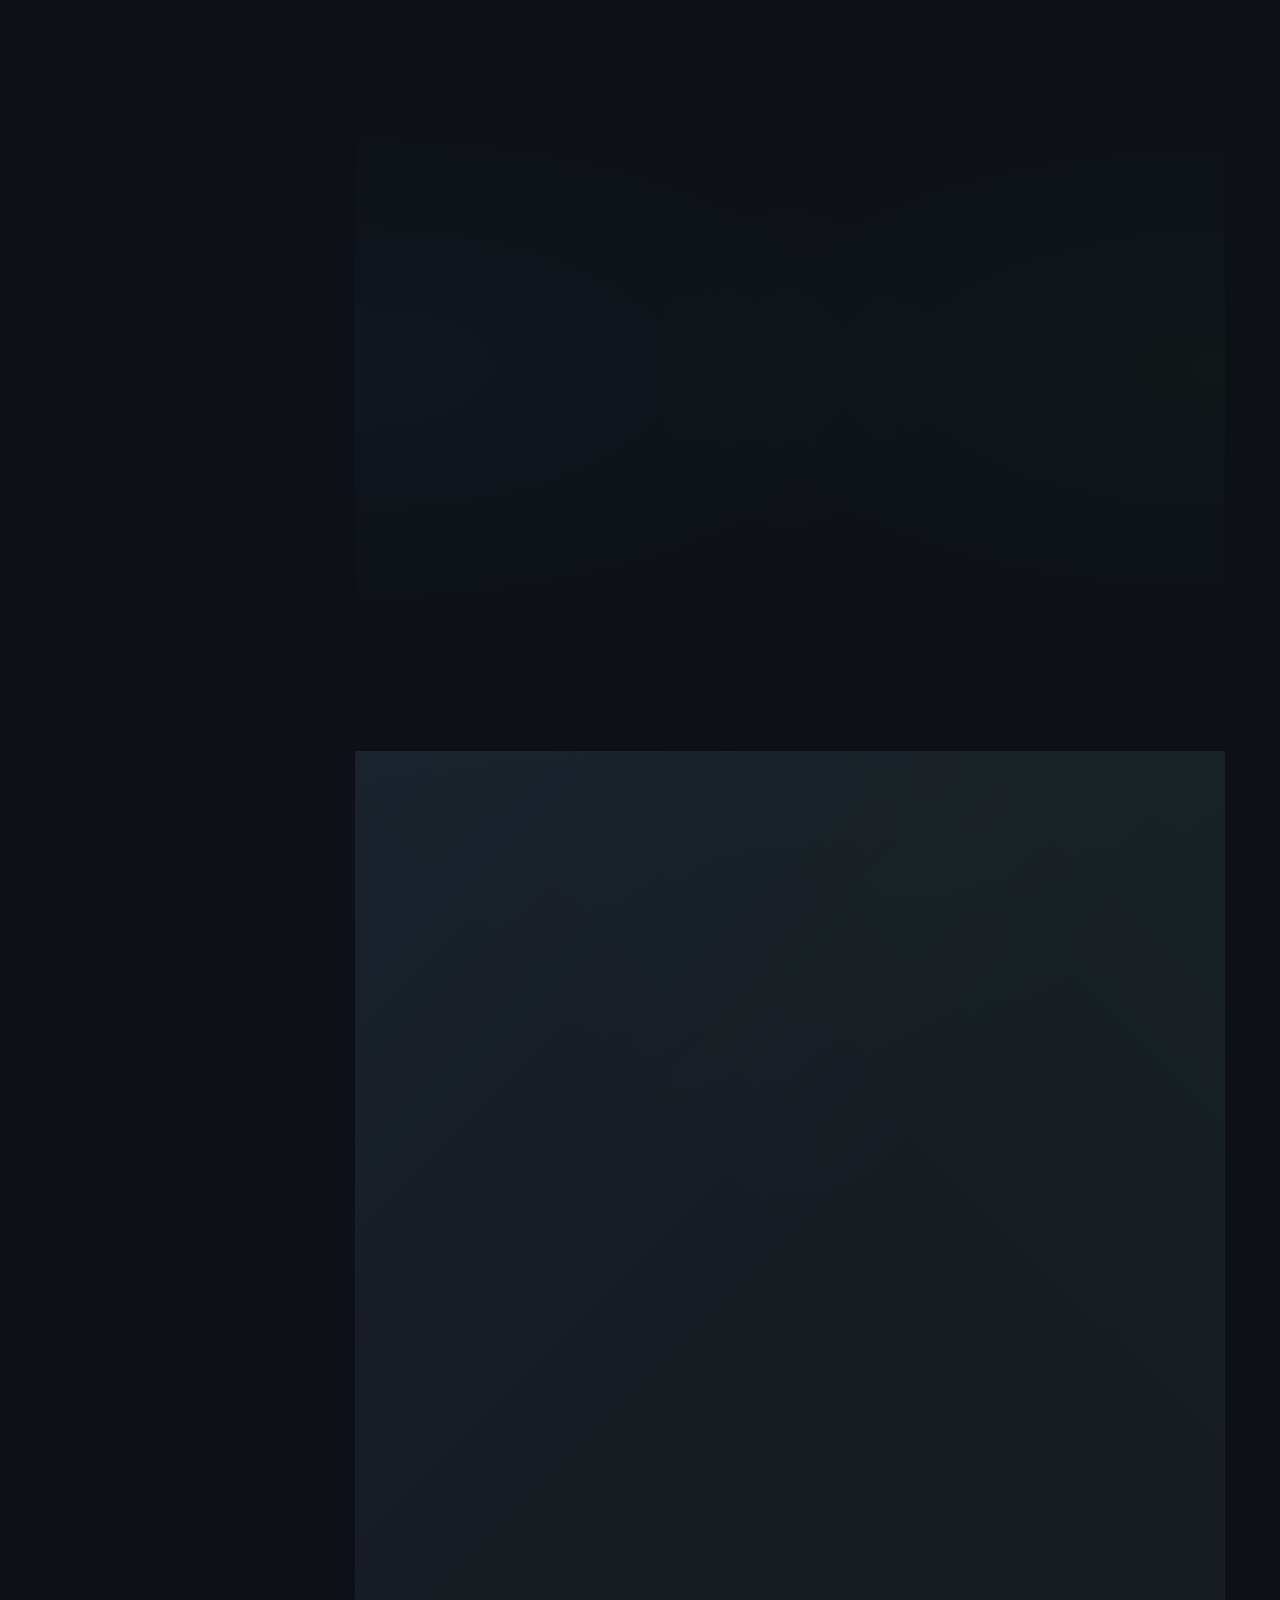
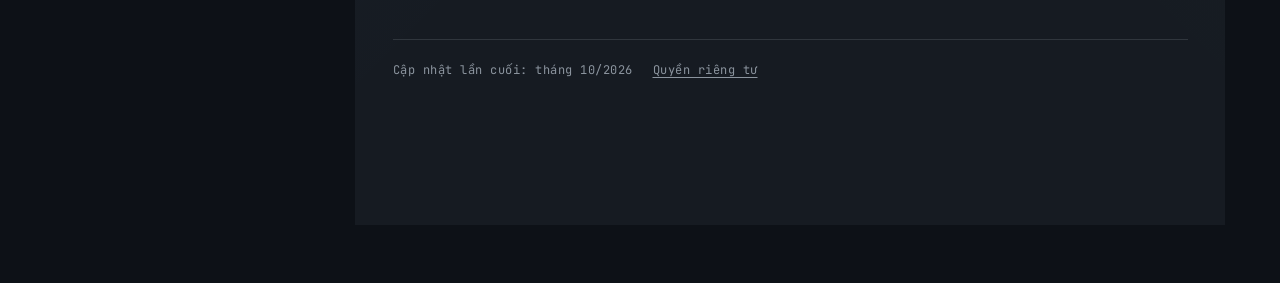
==== commit 7312bc88: "Label Smart Pharmacy as freelance work; steady the hero; quiet dialog focus Smart Pharmacy is a free" ====
--- a/vi/index.html
+++ b/vi/index.html
@@ -488,7 +488,6 @@
 										<li>Phát triển tính năng mới cho OrderEAT theo yêu cầu từ trưởng nhóm phía Hàn Quốc, hiện thực bằng Qt/QML.</li>
 										<li>Quản lý yêu cầu công việc trên Notion, làm việc với thiết kế từ Figma, và quản lý mã nguồn qua repository GitHub từ xa.</li>
 										<li>Thể hiện khả năng thích nghi và hoà nhập văn hoá qua hai đợt làm việc trực tiếp tại Hàn Quốc, tổng cộng bốn tháng, phối hợp hiệu quả với đội ngũ bản địa.</li>
-										<li>Xây phần mềm điều khiển cho Smart Pharmacy &mdash; kiosk bán thuốc tự động không người trực của SMARTCAST &mdash; trên nền tảng kiosk tôi đã viết cho OrderEAT: giao thức truyền thông với thiết bị nhúng như bộ nhận tiền mặt qua cổng serial, tích hợp AWS để cập nhật doanh số thời gian thực, và xử lý thanh toán thẻ tín dụng Hàn Quốc.</li>
 									</ul>
 					               </div>
 					            </div>
@@ -645,29 +644,6 @@
 							</div>
 						</div>
 
-						<!-- Project: Smart Pharmacy Kiosk -->
-						<div class="col-md-6 animate-box" data-animate-effect="fadeInUp">
-							<div class="project-card">
-								<div class="project-placeholder">
-									<i class="icon-cog" aria-hidden="true"></i>
-									<span class="placeholder-label">2024</span>
-								</div>
-								<div class="project-info">
-									<h3>Smart Pharmacy &ndash; Kiosk bán thuốc tự động</h3>
-									<p>Kiosk không người trực, giúp nhà thuốc bán hàng không kê đơn mà không cần nhân viên đứng quầy. Chạy máy trạng thái 20 bước trên Windows và Android, thanh toán qua bốn nhà cung cấp PG và tám VAN, điều khiển bộ nhận tiền mặt biết thu tiền và trả tiền thối qua cổng serial, và đẩy từng đơn sang màn hình của dược sĩ.</p>
-									<div class="project-links">
-										<button type="button" class="project-details-btn" data-project-modal="pharmacy" aria-haspopup="dialog" aria-label="Chi tiết dự án: Smart Pharmacy"><i class="icon-flow-children" aria-hidden="true"></i> Chi tiết dự án</button>
-									</div>
-									<div class="project-tags">
-										<span class="tag">C++/Qt/QML</span>
-										<span class="tag">Embedded</span>
-										<span class="tag">Payments</span>
-										<span class="tag">Android</span>
-									</div>
-								</div>
-							</div>
-						</div>
-
 						<!-- Project 1: OrderEAT -->
 						<div class="col-md-6 animate-box" data-animate-effect="fadeInUp">
 							<div class="project-card">
@@ -694,6 +670,29 @@
 										<span class="tag">AWS</span>
 										<span class="tag">Android</span>
 										<span class="tag">Payments</span>
+									</div>
+								</div>
+							</div>
+						</div>
+
+						<!-- Project: Smart Pharmacy Kiosk -->
+						<div class="col-md-6 animate-box" data-animate-effect="fadeInUp">
+							<div class="project-card">
+								<div class="project-placeholder">
+									<i class="icon-cog" aria-hidden="true"></i>
+									<span class="placeholder-label">2024</span>
+								</div>
+								<div class="project-info">
+									<h3>Smart Pharmacy &ndash; Kiosk bán thuốc tự động</h3>
+									<p><strong>Dự án tự do.</strong> Kiosk không người trực, giúp nhà thuốc bán thuốc không kê đơn mà không cần nhân viên đứng quầy. Phần mềm chạy trên Windows và Android với hai mươi trạng thái bán hàng, nhận thẻ qua đúng nhà cung cấp mà nhà thuốc đang dùng (bốn PG, tám VAN), trả tiền thối bằng bộ tiền mặt nối cổng serial, và chuyển từng đơn đã bán sang màn hình của dược sĩ.</p>
+									<div class="project-links">
+										<button type="button" class="project-details-btn" data-project-modal="pharmacy" aria-haspopup="dialog" aria-label="Chi tiết dự án: Smart Pharmacy"><i class="icon-flow-children" aria-hidden="true"></i> Chi tiết dự án</button>
+									</div>
+									<div class="project-tags">
+										<span class="tag">C++/Qt/QML</span>
+										<span class="tag">Embedded</span>
+										<span class="tag">Payments</span>
+										<span class="tag">Android</span>
 									</div>
 								</div>
 							</div>
@@ -875,7 +874,7 @@
 								<li>
 									<i class="devicon-cplusplus-plain" aria-hidden="true"></i>
 									<h4>C/C++</h4>
-									<p><strong>DeepKDS, DeepDID:</strong> C++17. <strong>Smart Pharmacy:</strong> C++11 và QML, khoảng 121.000 dòng, dùng State pattern và Factory pattern. <strong>Smartcast Agent:</strong> C++/MFC, codebase tiếp nhận lại, tôi là người duy nhất bảo trì từ năm 2024.</p>
+									<p><strong>DeepKDS, DeepDID:</strong> C++17. <strong>Smartcast Agent:</strong> C++/MFC, codebase tiếp nhận lại, tôi là người duy nhất bảo trì từ năm 2024. <strong>Smart Pharmacy (dự án tự do):</strong> C++11 và QML, khoảng 121.000 dòng, dùng State pattern và Factory pattern.</p>
 								</li>
 								<li>
 									<i class="devicon-qt-original" aria-hidden="true"></i>
@@ -1241,17 +1240,17 @@
 		<div class="project-modal__dialog">
 			<button type="button" class="project-modal__close" data-modal-close aria-label="Đóng chi tiết dự án">&times;</button>
 			<header class="project-modal__header">
-				<p class="project-modal__eyebrow">SMARTCAST Korea &middot; Bán lẻ không người trực</p>
+				<p class="project-modal__eyebrow">Dự án tự do &middot; Bán lẻ không người trực</p>
 				<h2 id="modal-pharmacy-title">Smart Pharmacy &mdash; Kiosk bán thuốc tự động</h2>
 			</header>
 
 			<div class="project-modal__body" tabindex="0" role="region" aria-label="Chi tiết dự án">
 				<dl class="project-facts">
-					<div><dt>Vai trò</dt><dd>Xây sản phẩm trên nền tảng kiosk mà tôi đã viết cho một sản phẩm trước đó</dd></div>
+					<div><dt>Vai trò</dt><dd>Xây phần mềm điều khiển kiosk</dd></div>
 					<div><dt>Thời gian</dt><dd>2024</dd></div>
-					<div><dt>Nền tảng</dt><dd>Windows (MinGW 32-bit) và Android (min SDK 21, target 30)</dd></div>
-					<div><dt>Công nghệ chính</dt><dd>C++11, Qt 5.15.2 / QML, SQLite</dd></div>
-					<div><dt>Quy mô</dt><dd>565 file mã nguồn C++/QML tự viết, ~121.000 dòng</dd></div>
+					<div><dt>Nền tảng</dt><dd>Windows (bản build MinGW 32-bit) và Android từ API level 21, target API 30</dd></div>
+					<div><dt>Công nghệ chính</dt><dd>Qt 5.15.2 và QML trên nền C++11, kèm SQLite</dd></div>
+					<div><dt>Quy mô</dt><dd>~121.000 dòng trong 565 file mã nguồn C++ và QML, không tính mã của bên thứ ba</dd></div>
 				</dl>
 
 				<section class="project-modal__section">
@@ -1262,17 +1261,17 @@
 				<section class="project-modal__section">
 					<h3>Tôi đã xây gì</h3>
 					<ul class="project-detail-list">
-						<li><strong>Tái sử dụng nền tảng chứ không phải sản phẩm.</strong> Phần khung kiosk, ngăn xếp thanh toán và framework máy trạng thái lấy từ hệ thống gọi món trên máy tính bảng tôi đã xây trước đó. Luồng bán hàng nhà thuốc, tích hợp back-end và giao diện là của riêng sản phẩm này &mdash; đó là lý do sản phẩm không người trực thứ hai ra được trong khoảng thời gian ngắn hơn hẳn sản phẩm đầu.</li>
-						<li><strong>Giao dịch bán hàng là một máy trạng thái.</strong> Hai mươi trạng thái có tên sau một interface duy nhất (State pattern), trong đó có chờ, màn hình mở đầu, chọn nhóm và chọn món, chọn tuỳ chọn, xác nhận đơn bốn bước, chọn hình thức thanh toán, xử lý thẻ, chia hoá đơn, thành công, thất bại, huỷ, hoàn tiền, quản trị và kiểm tra môi trường. Không người trực nghĩa là không ai ở đó để gỡ một màn hình bị treo, nên mỗi bước là một chỗ máy có thể đang đứng, chứ không phải một nhánh if bên trong hàm.</li>
-						<li><strong>Thanh toán thẻ cho cả thị trường Hàn Quốc.</strong> Thanh toán thẻ nằm sau một lớp cơ sở trừu tượng và Factory pattern, phủ bốn nhà cung cấp PG (KICC, KIS, NICE, SMARTRO), cùng nhà cung cấp thứ năm (KOCES) đã hiện thực trên cùng lớp cơ sở, và một tầng thứ hai cùng kiểu cho tám VAN (FDIK, JTNET, KCP, KFTCONE, KICC, KIS, KOVAN, KSNET). Nhà thuốc giữ nguyên nhà cung cấp họ đang dùng.</li>
-						<li><strong>Tiền mặt, kể cả tiền thối.</strong> Bộ nhận tiền giấy và tiền xu điều khiển qua cổng serial với máy trạng thái riêng &mdash; nghỉ, khởi tạo, nhận tiền, rút, xả, trả lại, cùng hai nhánh riêng cho huỷ-trả và lỗi-trả &mdash; kèm bộ nhả tiền để trả tiền thối. Một cái máy đang giữ tờ tiền của khách mà không có ai bên cạnh thì phải biết chính xác nó đang ở trạng thái nào và trả tiền lại bằng cách nào.</li>
-						<li><strong>Những cách thanh toán còn lại.</strong> Ví điện tử và các phương thức QR, thẻ trong ứng dụng, và thẻ giao thông T-money thông qua SDK của nhà cung cấp.</li>
+						<li><strong>Kinh nghiệm thiết kế, vận dụng vào bài toán mới.</strong> Phần mềm theo một kiến trúc kiosk tôi từng thiết kế &mdash; một máy trạng thái cho giao dịch bán và một tầng thanh toán cắm-thay-được &mdash; ở đây được dựng quanh luồng bán hàng, tích hợp back-end và giao diện riêng của nhà thuốc.</li>
+						<li><strong>Hai mươi trạng thái cho một lần bán.</strong> Giao dịch được mô hình hoá bằng State pattern thành hai mươi trạng thái, mỗi trạng thái mang một tên riêng. Trong đó có: chờ và màn hình chào; chọn nhóm hàng, chọn sản phẩm, chọn tuỳ chọn; xác nhận đơn qua bốn bước; chọn cách trả tiền, chia nhỏ thanh toán và xử lý thẻ; thành công, thất bại, huỷ và hoàn tiền; cùng một trạng thái quản trị và một trạng thái kiểm tra môi trường. Không người trực nghĩa là không ai ở đó để gỡ một màn hình bị treo, nên mỗi bước là một chỗ máy có thể đang đứng, chứ không phải một nhánh if bên trong hàm.</li>
+						<li><strong>Nhà thuốc giữ nguyên nhà cung cấp thẻ đang dùng.</strong> Mã thanh toán thẻ được viết trên một interface trừu tượng duy nhất, và một factory chọn lớp cụ thể ứng với từng nhà cung cấp. Bốn PG đã được kết nối &mdash; KICC, KIS, NICE và SMARTRO &mdash; còn KOCES cũng có phần hiện thực riêng cho interface này. Tám VAN đi qua một tầng thứ hai dựng theo cùng nguyên tắc: FDIK, JTNET, KCP, KFTCONE, KICC, KIS, KOVAN và KSNET.</li>
+						<li><strong>Tiền mặt, kể cả tiền thối.</strong> Bộ tiền mặt nhận cả tiền giấy lẫn tiền xu, giao tiếp qua cổng serial và có máy trạng thái của riêng nó &mdash; nghỉ, khởi tạo, nạp tiền, rút, xả, trả lại, cùng hai đường riêng để nhả lại tiền khi giao dịch bị huỷ hoặc gặp lỗi &mdash; còn một bộ nhả tiền lo phần tiền thối. Khi tờ tiền của khách đang nằm trong máy mà xung quanh không có ai, phần mềm phải luôn biết bộ tiền mặt đang ở trạng thái nào và trả tiền lại bằng cách nào.</li>
+						<li><strong>Các cách trả tiền khác.</strong> Khách còn có thể trả bằng ví di động, mã QR, thẻ trong ứng dụng hoặc thẻ giao thông T-money; riêng T-money đi qua SDK của bên cung cấp.</li>
 						<li><strong>Bàn giao cho dược sĩ.</strong> Đơn hoàn tất được đẩy sang màn hình kiểu màn hình bếp đặt sau quầy, kèm dữ liệu đơn hàng, thanh toán và số gọi &mdash; để nhân viên biết máy đã bán gì mà không phải đứng canh.</li>
-						<li><strong>Cấu hình theo từng cửa hàng.</strong> Mỗi thiết bị tự tải cấu hình môi trường, danh mục sản phẩm và hình ảnh từ back-end, kèm bật/tắt hết hàng, sắp xếp thứ tự hiển thị và đồng bộ lịch sử đơn &mdash; nên một nhà thuốc được thiết lập từ máy chủ chứ không phải đứng thao tác tại máy.</li>
-						<li><strong>Tự cập nhật, và bị buộc cập nhật.</strong> Bản Android tự tải và cài bản thay thế cho chính nó, kèm nhánh cập nhật bắt buộc cho những phiên bản không được phép ở lại ngoài hiện trường.</li>
+						<li><strong>Thiết lập từ máy chủ.</strong> Mỗi kiosk tự tải về cấu hình môi trường, danh mục sản phẩm và hình ảnh từ back-end, đồng thời đồng bộ lịch sử đơn hàng. Đánh dấu một sản phẩm đã hết hay đổi thứ tự sản phẩm trên màn hình đều được làm trên máy chủ, không phải tại máy. Doanh số được đẩy lên AWS theo thời gian thực.</li>
+						<li><strong>Cập nhật thường và cập nhật bắt buộc.</strong> Trên Android, kiosk tự lấy bản build mới hơn về và tự cài đặt, còn nhánh cập nhật bắt buộc dành cho những phiên bản không được phép ở lại ngoài hiện trường.</li>
 						<li><strong>Ba ngôn ngữ.</strong> Tiếng Hàn, tiếng Anh và tiếng Nhật xuyên suốt luồng hướng tới khách hàng lẫn màn hình quản trị.</li>
-						<li><strong>Chẩn đoán ngoài hiện trường.</strong> File log xoay vòng theo ngày, gắn định danh thiết bị và nhà thuốc, để một báo cáo từ một máy cụ thể truy được mà không cần tới tận nơi.</li>
-						<li><strong>Một HTTP server chạy ngay trong kiosk.</strong> Máy lắng nghe chứ không chỉ hỏi vòng: một daemon HTTP nhúng nhận JSON đẩy từ agent của cửa hàng, nên thay đổi hết hàng, cấu hình in hoá đơn và kết quả thanh toán lên màn hình ngay lúc xảy ra thay vì đợi lần hỏi kế tiếp.</li>
+						<li><strong>Log chỉ rõ từng máy.</strong> File log xoay vòng theo ngày, gắn định danh thiết bị và nhà thuốc, để một báo cáo từ một máy cụ thể truy được mà không cần tới tận nơi.</li>
+						<li><strong>Một HTTP server chạy ngay trong kiosk.</strong> Máy lắng nghe chứ không chỉ hỏi vòng: một daemon HTTP nhúng nhận JSON được đẩy tới từ một dịch vụ phía cửa hàng, nên thay đổi hết hàng, cấu hình in hoá đơn và kết quả thanh toán lên màn hình ngay lúc xảy ra thay vì đợi lần hỏi kế tiếp.</li>
 						<li><strong>Hai toolchain từ một cây mã nguồn.</strong> Một project qmake sinh ra cả hai bản dựng &mdash; Qt 5.15.2 MinGW 32-bit cho tủ Windows và Clang multi-ABI cho bo mạch Android &mdash; với các phần riêng theo nền tảng (bộ tiền mặt qua serial trên Windows, app thanh toán qua JNI trên Android) được chọn lúc biên dịch thay vì tách nhánh.</li>
 					</ul>
 				</section>
@@ -1280,10 +1279,10 @@
 				<section class="project-modal__section">
 					<h3>Công nghệ</h3>
 					<div class="project-tags">
-						<span class="tag">C++11</span><span class="tag">Qt 5.15</span><span class="tag">QML</span>
+						<span class="tag">Qt 5.15</span><span class="tag">QML</span><span class="tag">C++11</span>
+						<span class="tag">State machine</span><span class="tag">MVVM</span>
+						<span class="tag">Serial devices</span><span class="tag">Payment VAN/PG</span>
 						<span class="tag">SQLite</span><span class="tag">Windows</span><span class="tag">Android</span>
-						<span class="tag">Serial devices</span><span class="tag">Payment VAN/PG</span>
-						<span class="tag">State machine</span><span class="tag">MVVM</span>
 					</div>
 				</section>
 			</div>
--- a/css/style.css
+++ b/css/style.css
@@ -1594,6 +1594,21 @@
   margin-bottom: 30px;
 }
 
+/* Balanced lines from 769px. Greedy wrapping filled each line to the box
+   edge, so the 2-3% between the fallback face and Inter decided which word
+   ended a line: "5,000+ Korean stores" jumped from the end of one line to
+   the start of the next when Inter arrived, a 0.04 layout shift on every
+   desktop width. A balanced paragraph is only as wide as its text needs,
+   and that grows with the font, so both faces break at the same words
+   (checked at 16 widths from 769 to 2560px, in both languages). Not on
+   phones: there it moved the mismatch to other widths (412, 430 and 768px)
+   instead of removing it. Browsers without it wrap as before. */
+@media screen and (min-width: 769px) {
+  .hero-tagline {
+    text-wrap: balance;
+  }
+}
+
 .hero-buttons {
   display: flex;
   gap: 15px;
@@ -1637,8 +1652,10 @@
 
 /* A plain link that opens the CV in the browser's own PDF viewer, for
    readers who want to look at it without saving a file. It takes a row of
-   its own under the two buttons, so the hero keeps two buttons; the padding
-   gives it a 24px-tall target. */
+   its own, centred under the two buttons, at every width, so the hero keeps
+   two centred buttons, and it never wraps: from 769px it used to sit in the
+   narrow column to the right of the buttons and broke onto two or three
+   lines there. The padding gives it a 25px-tall target. */
 .hero-buttons .hero-cv-view {
   width: 100%;
   margin: -6px 0 0;
@@ -1649,60 +1666,28 @@
 
 .hero-cv-view a {
   display: inline-block;
+  vertical-align: top;
   padding: 4px 8px;
   color: var(--text-secondary);
   text-decoration: underline;
   text-underline-offset: 3px;
+  white-space: nowrap;
 }
 
 .hero-cv-view a:hover {
   color: var(--accent-primary);
 }
 
-/* From 769px the buttons sit side by side, so the link goes to the right of
-   them rather than on a row of its own: a row more pushed the hero's last
-   line (the tech icons) under the consent strip at 1366x657. The grid's
-   outer 1fr columns keep the two buttons centred under the name. */
+/* From 769px the link row sits a little closer to the buttons, and the
+   gap below it is smaller, so the row costs the hero about 16px. Short
+   laptop screens get tighter gaps further down ("Short laptop screens"). */
 @media screen and (min-width: 769px) {
   .hero-buttons {
-    display: grid;
-    grid-template-columns: 1fr auto auto 1fr;
-    align-items: center;
-    align-self: stretch;
-  }
-
-  .hero-buttons .btn-cv {
-    grid-column: 2;
-  }
-
-  .hero-buttons .btn-contact {
-    grid-column: 3;
+    margin-bottom: 32px;
   }
 
   .hero-buttons .hero-cv-view {
-    grid-column: 4;
-    justify-self: start;
-    width: auto;
-    margin: 0;
-    text-align: left;
-  }
-}
-
-/* Short laptop screens (a 1366x768 laptop leaves about 657px): the line with
-   the preferred name made the hero 27px taller, which put its last row, the
-   tech icons, under the consent strip. Smaller gaps between the blocks give
-   that height back. */
-@media screen and (min-width: 769px) and (max-height: 720px) {
-  .hero-typing {
-    margin-bottom: 12px;
-  }
-
-  .hero-tagline {
-    margin-bottom: 20px;
-  }
-
-  .hero-buttons {
-    margin-bottom: 24px;
+    margin-top: -8px;
   }
 }
 
@@ -3373,6 +3358,50 @@
   }
 }
 
+/* Short laptop screens (a 1366x768 laptop leaves about 657px, a 1920x1080
+   one at 125% about 730px): the hero is centred in one screen, and its last
+   row, the tech icons, ran under the consent strip in the bottom-right
+   corner. Smaller gaps between the blocks give that height back. After the
+   .hero-meta and .hero-availability rules above, so these win. */
+@media screen and (min-width: 769px) and (max-height: 780px) {
+  .hero-greeting {
+    margin-bottom: 6px;
+  }
+
+  .hero-typing {
+    margin-bottom: 10px;
+  }
+
+  .hero-tagline {
+    margin-bottom: 16px;
+  }
+
+  .hero-buttons {
+    margin-bottom: 16px;
+  }
+}
+
+/* At 700px and less that is still not enough: the gaps shrink a little
+   more and the content sits 16px above the middle of the screen, so the
+   icons end above the strip (1366x657: 8px clear). */
+@media screen and (min-width: 769px) and (max-height: 700px) {
+  .hero-content {
+    padding-bottom: 32px;
+  }
+
+  .hero-aka {
+    margin-bottom: 8px;
+  }
+
+  .hero-meta {
+    margin-bottom: 14px;
+  }
+
+  .hero-availability {
+    margin-bottom: 16px;
+  }
+}
+
 /* The sidebar carries the same signal for anyone who scrolled past the hero. */
 #colorlib-aside .availability-note {
   display: block;
@@ -3646,9 +3675,16 @@
   padding: 24px 30px 8px;
 }
 
-/* The text takes focus when a dialog opens, so the keyboard scrolls it. The
-   dialog clips anything drawn outside it, so the ring is drawn inside; it
-   shows only when the dialog was opened from the keyboard. */
+/* The title takes focus when a dialog opens (js/site.js), and is not a
+   control, so it never shows a ring: set by script on a cold
+   /#project- link, the ring went round the whole text, the old landing
+   place. The text is the next stop for Tab; reached from the keyboard it
+   shows the ring, drawn inside, since the dialog clips anything outside. */
+.project-modal .project-modal__header h2:focus,
+.project-modal:focus {
+  outline: none !important;
+}
+
 .project-modal .project-modal__body:focus-visible {
   outline-offset: -3px !important;
 }
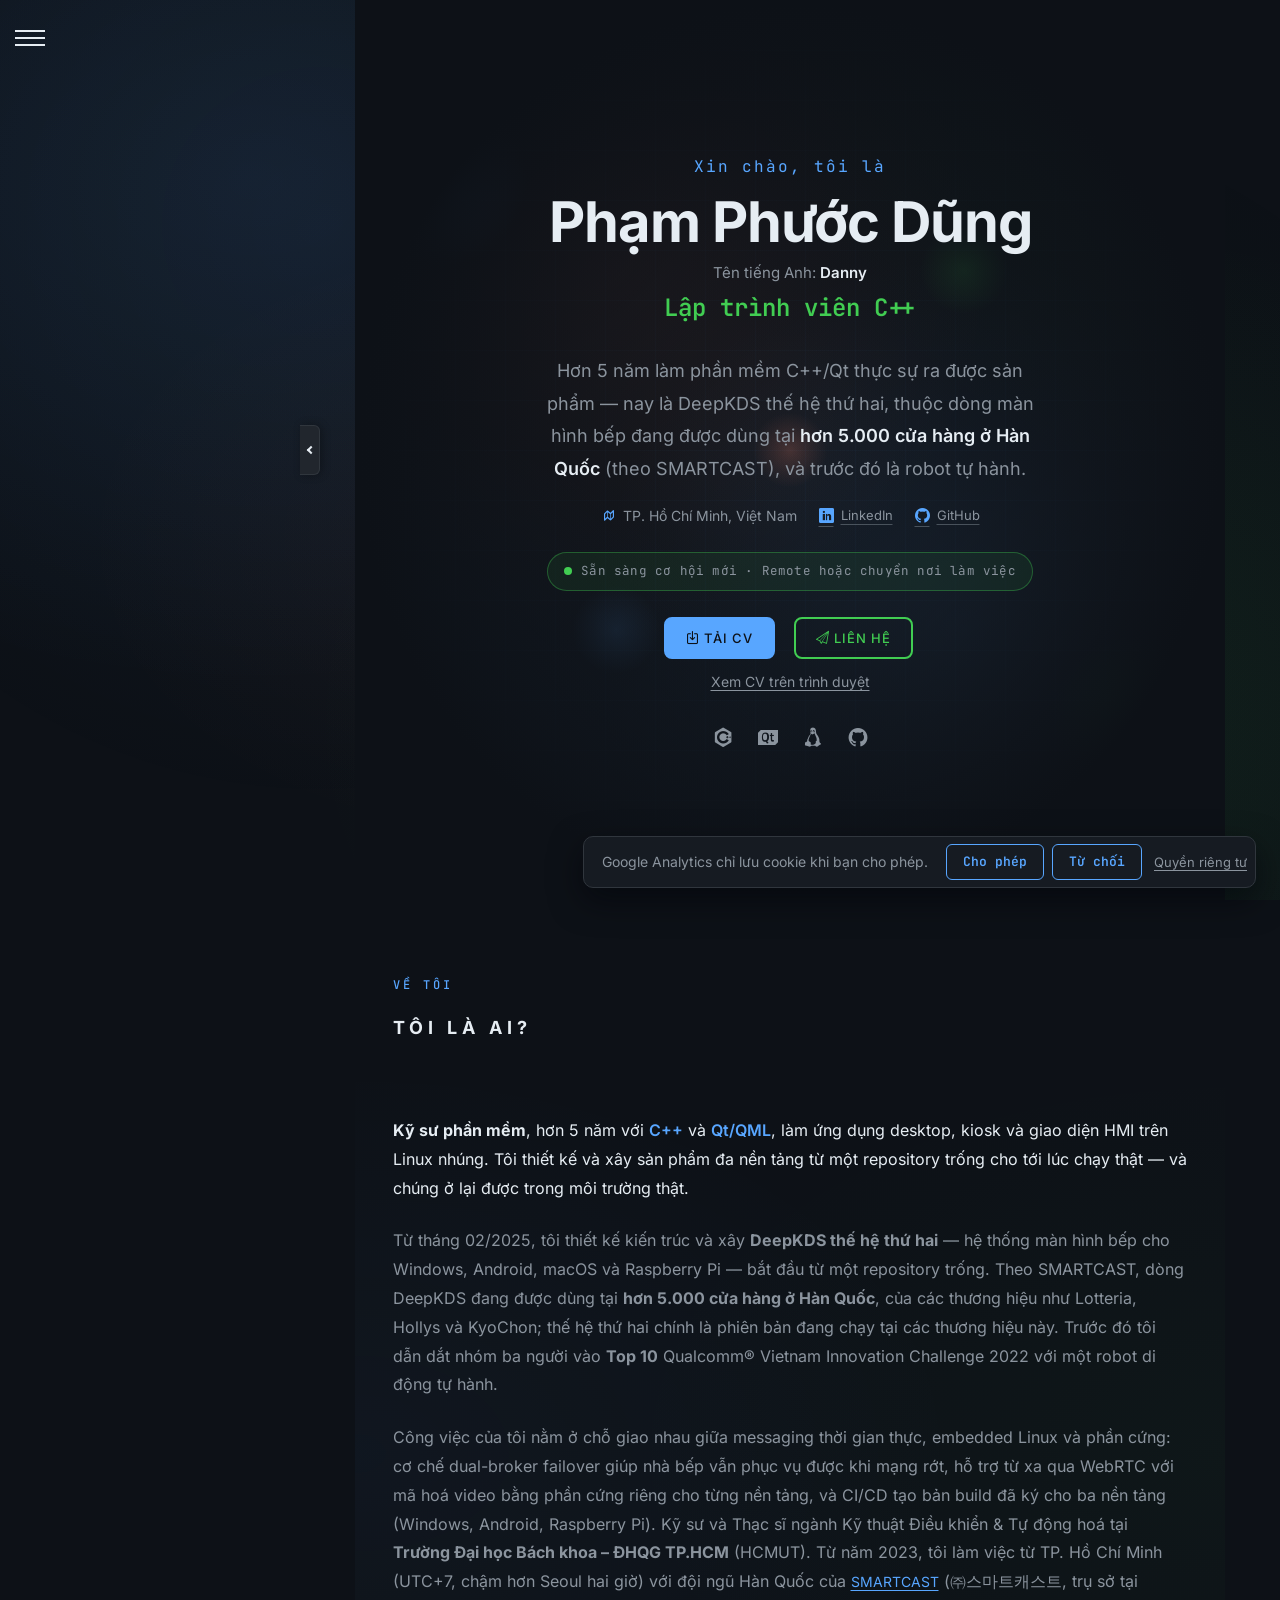
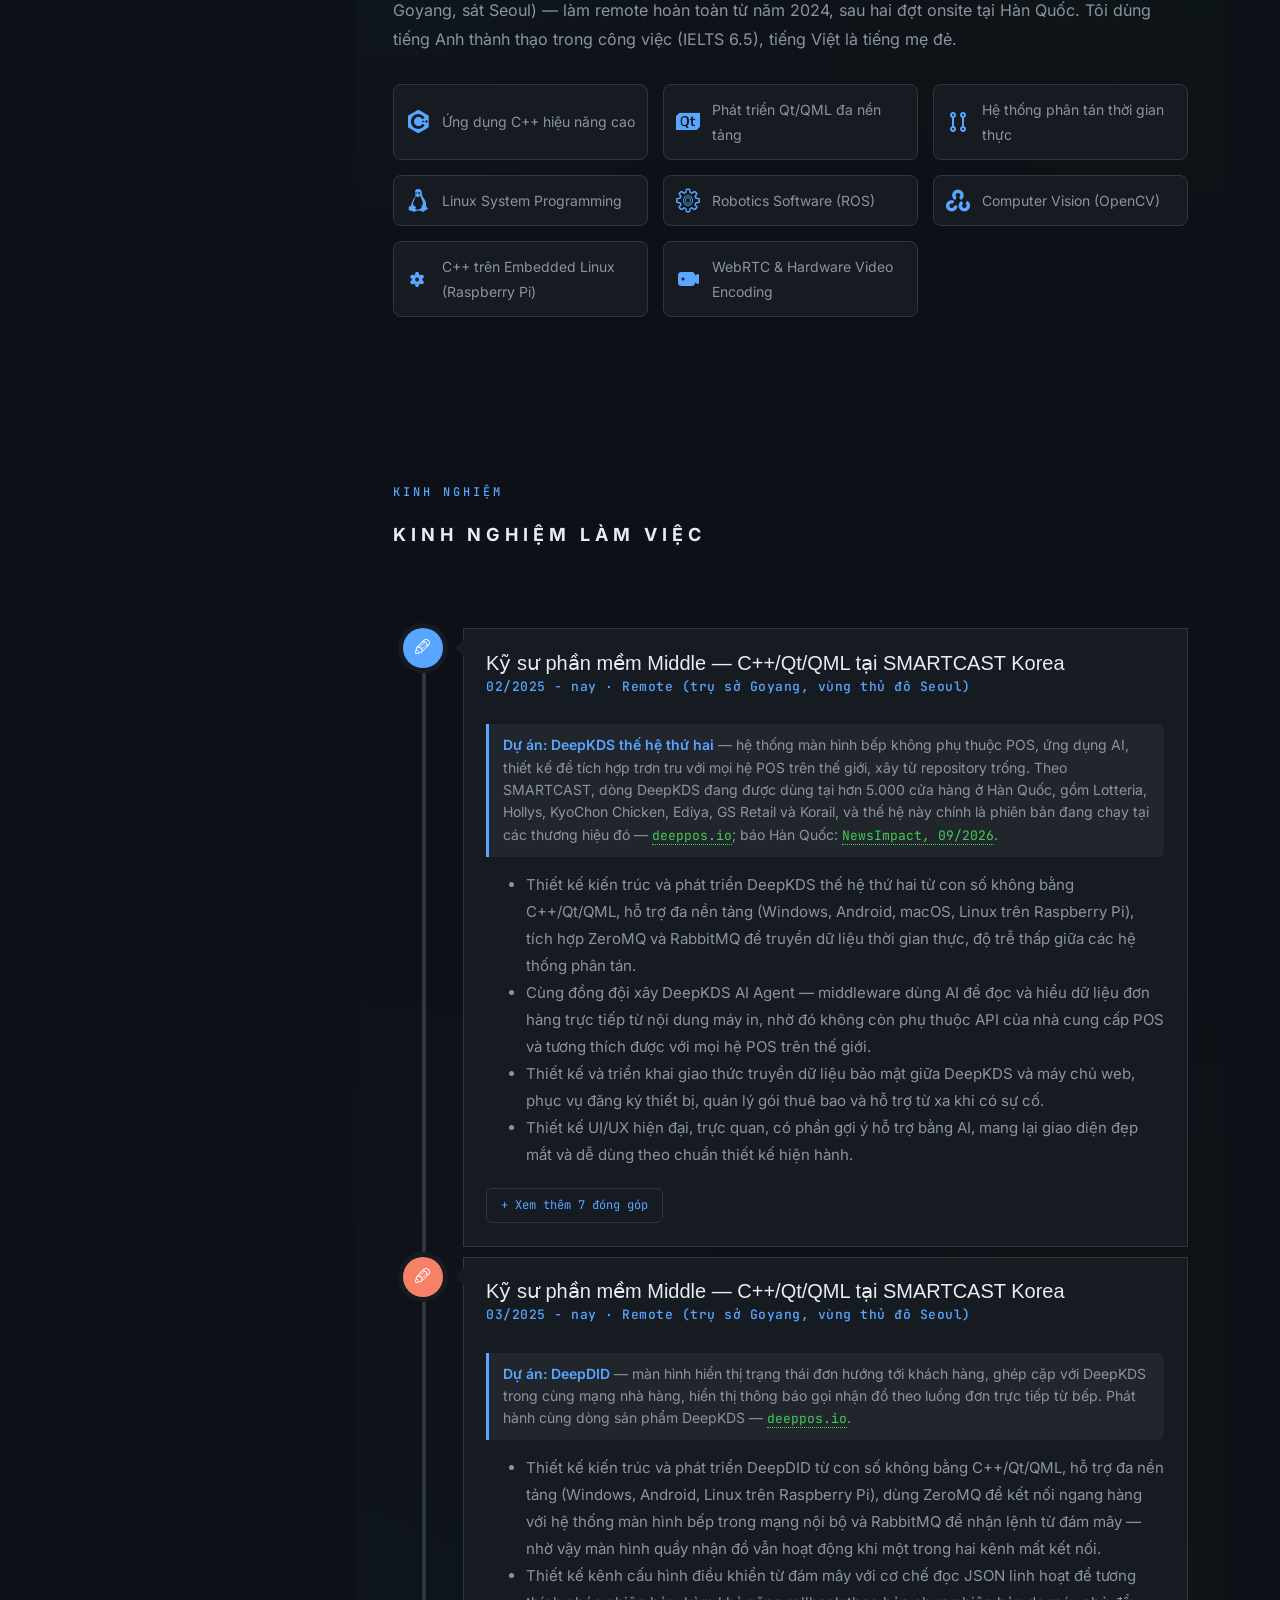
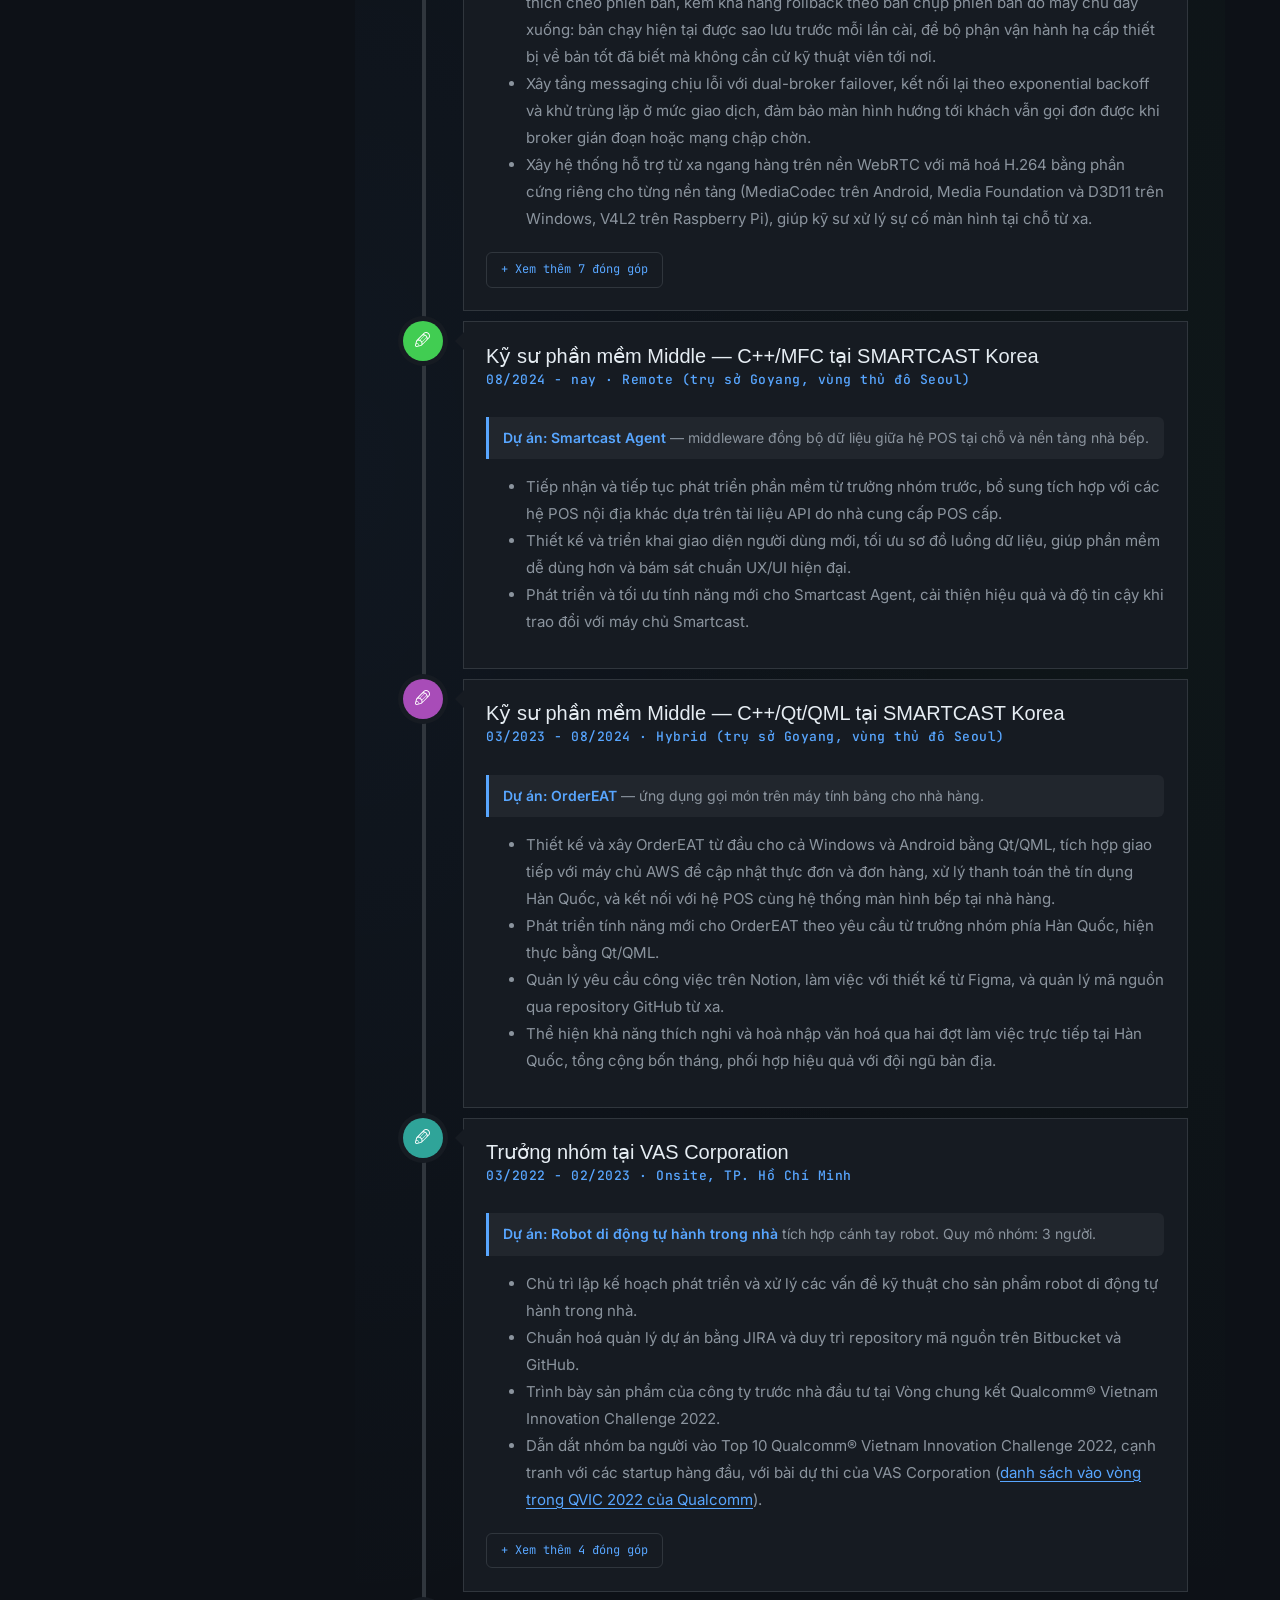
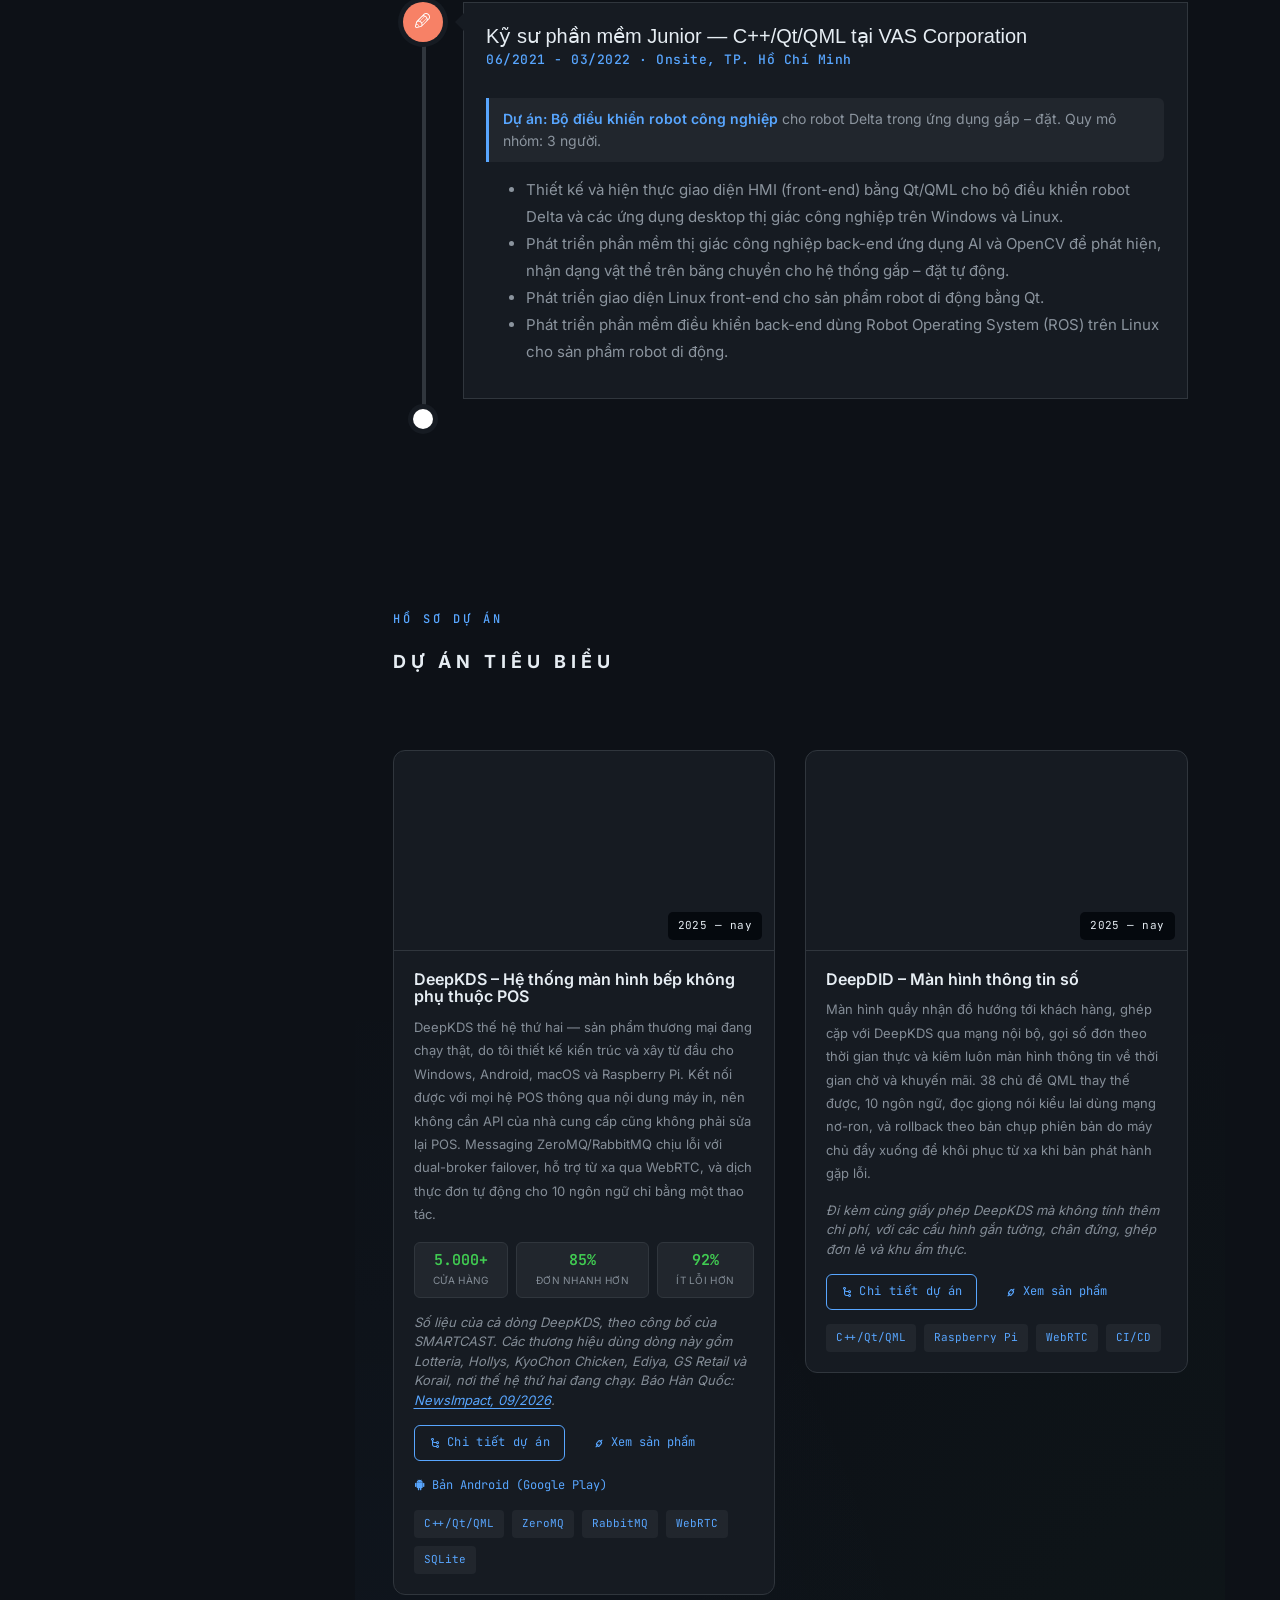
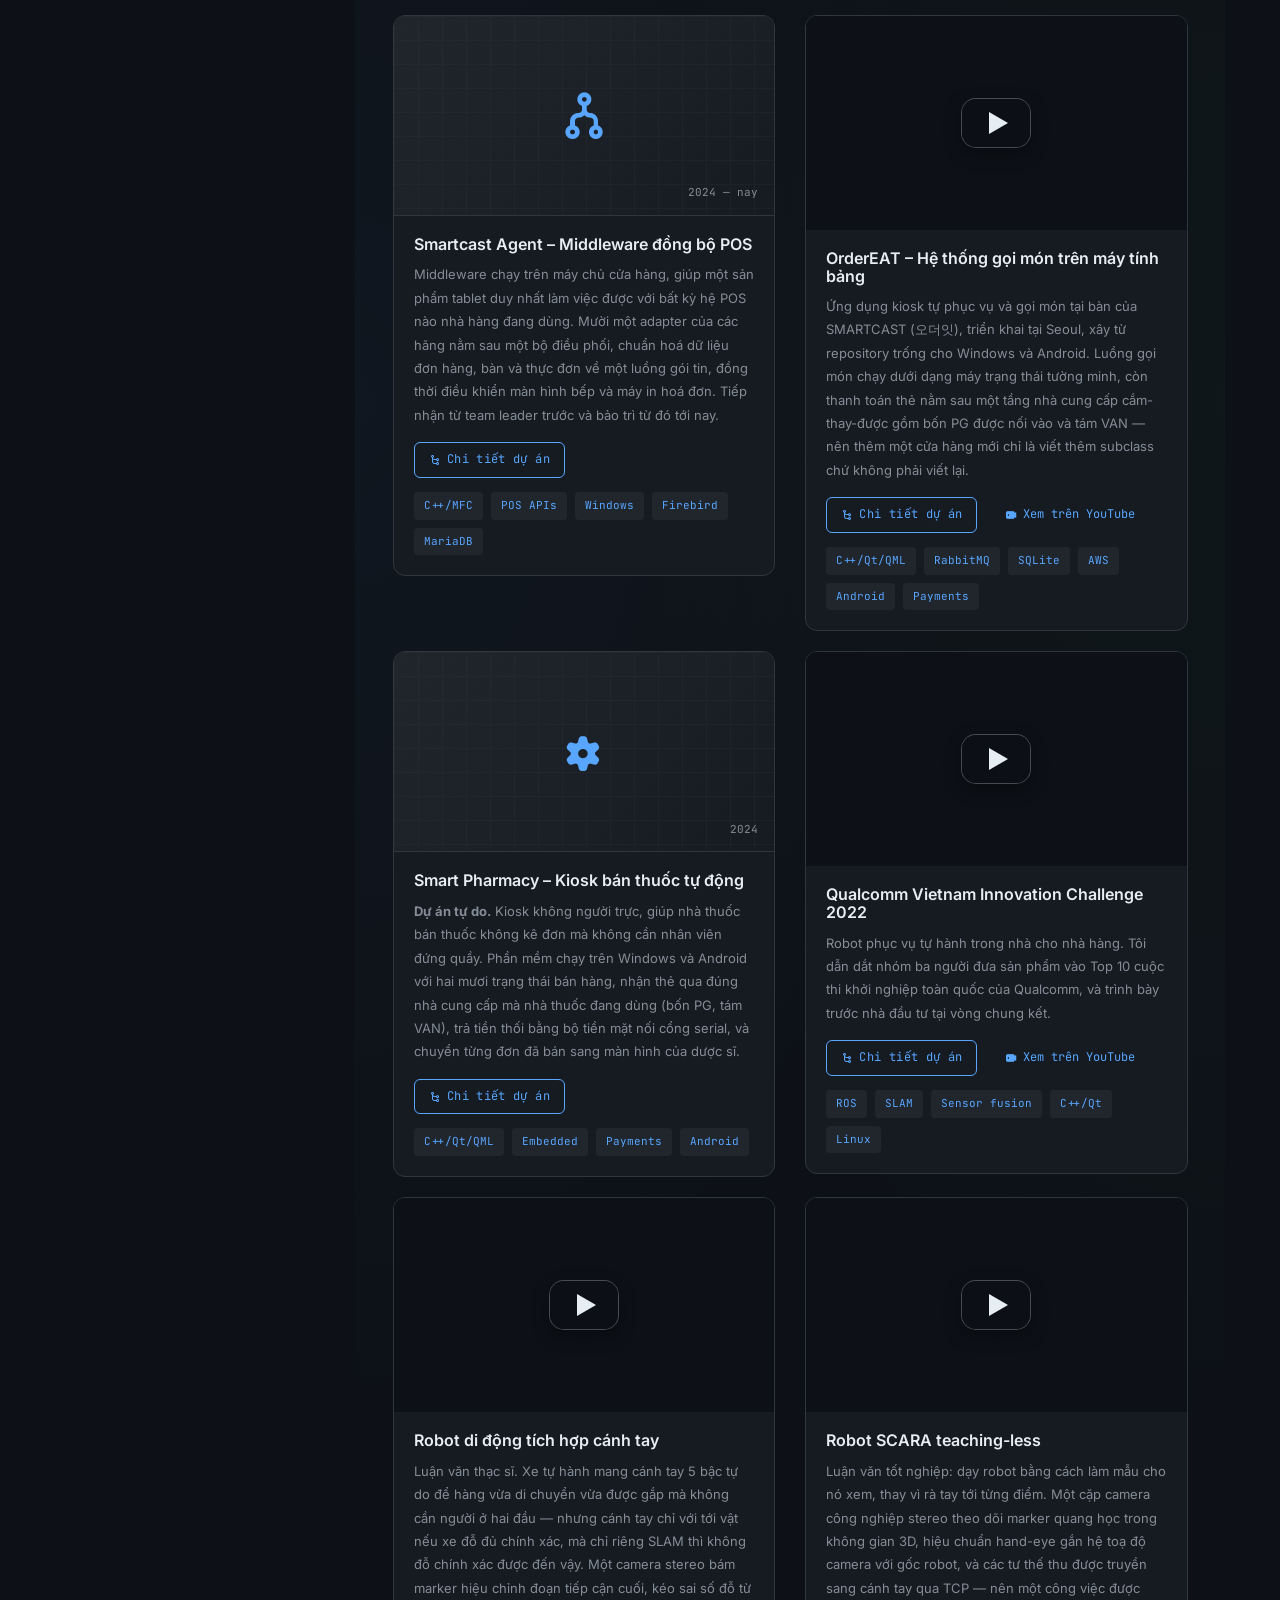
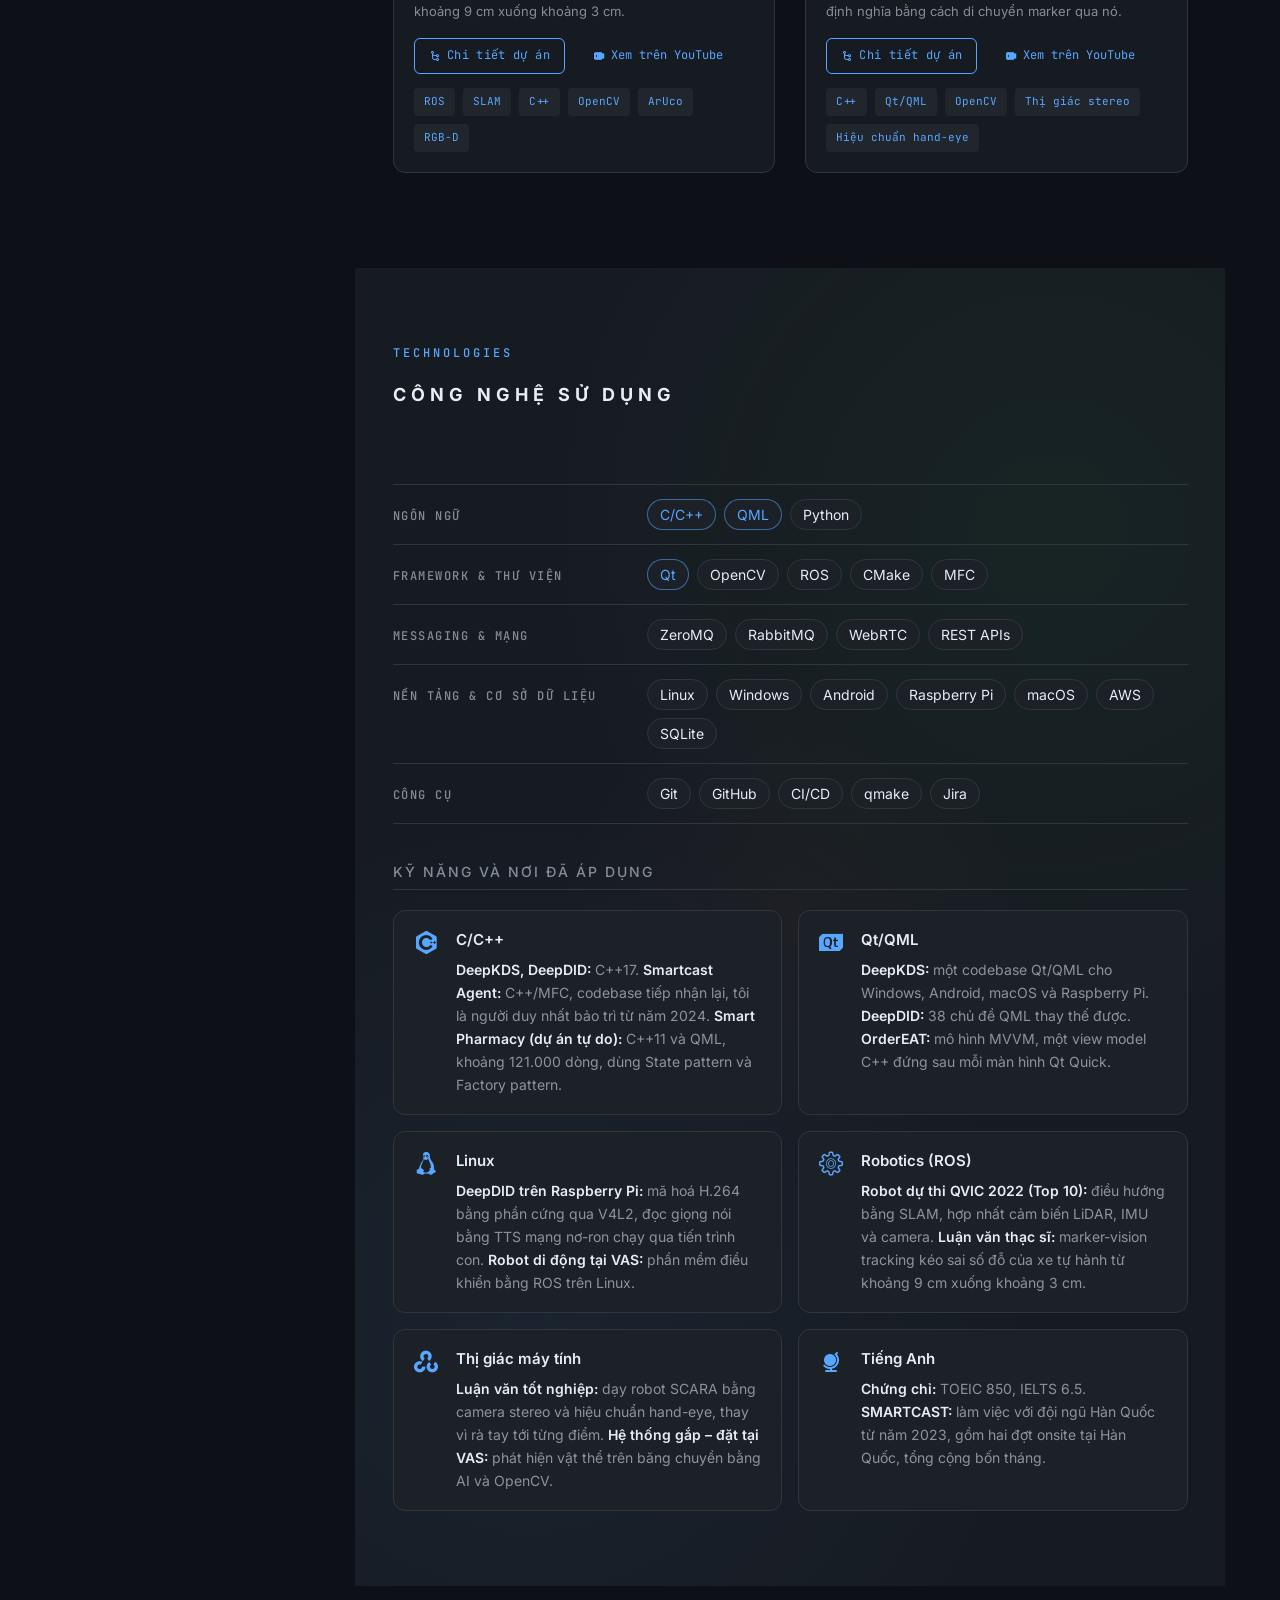
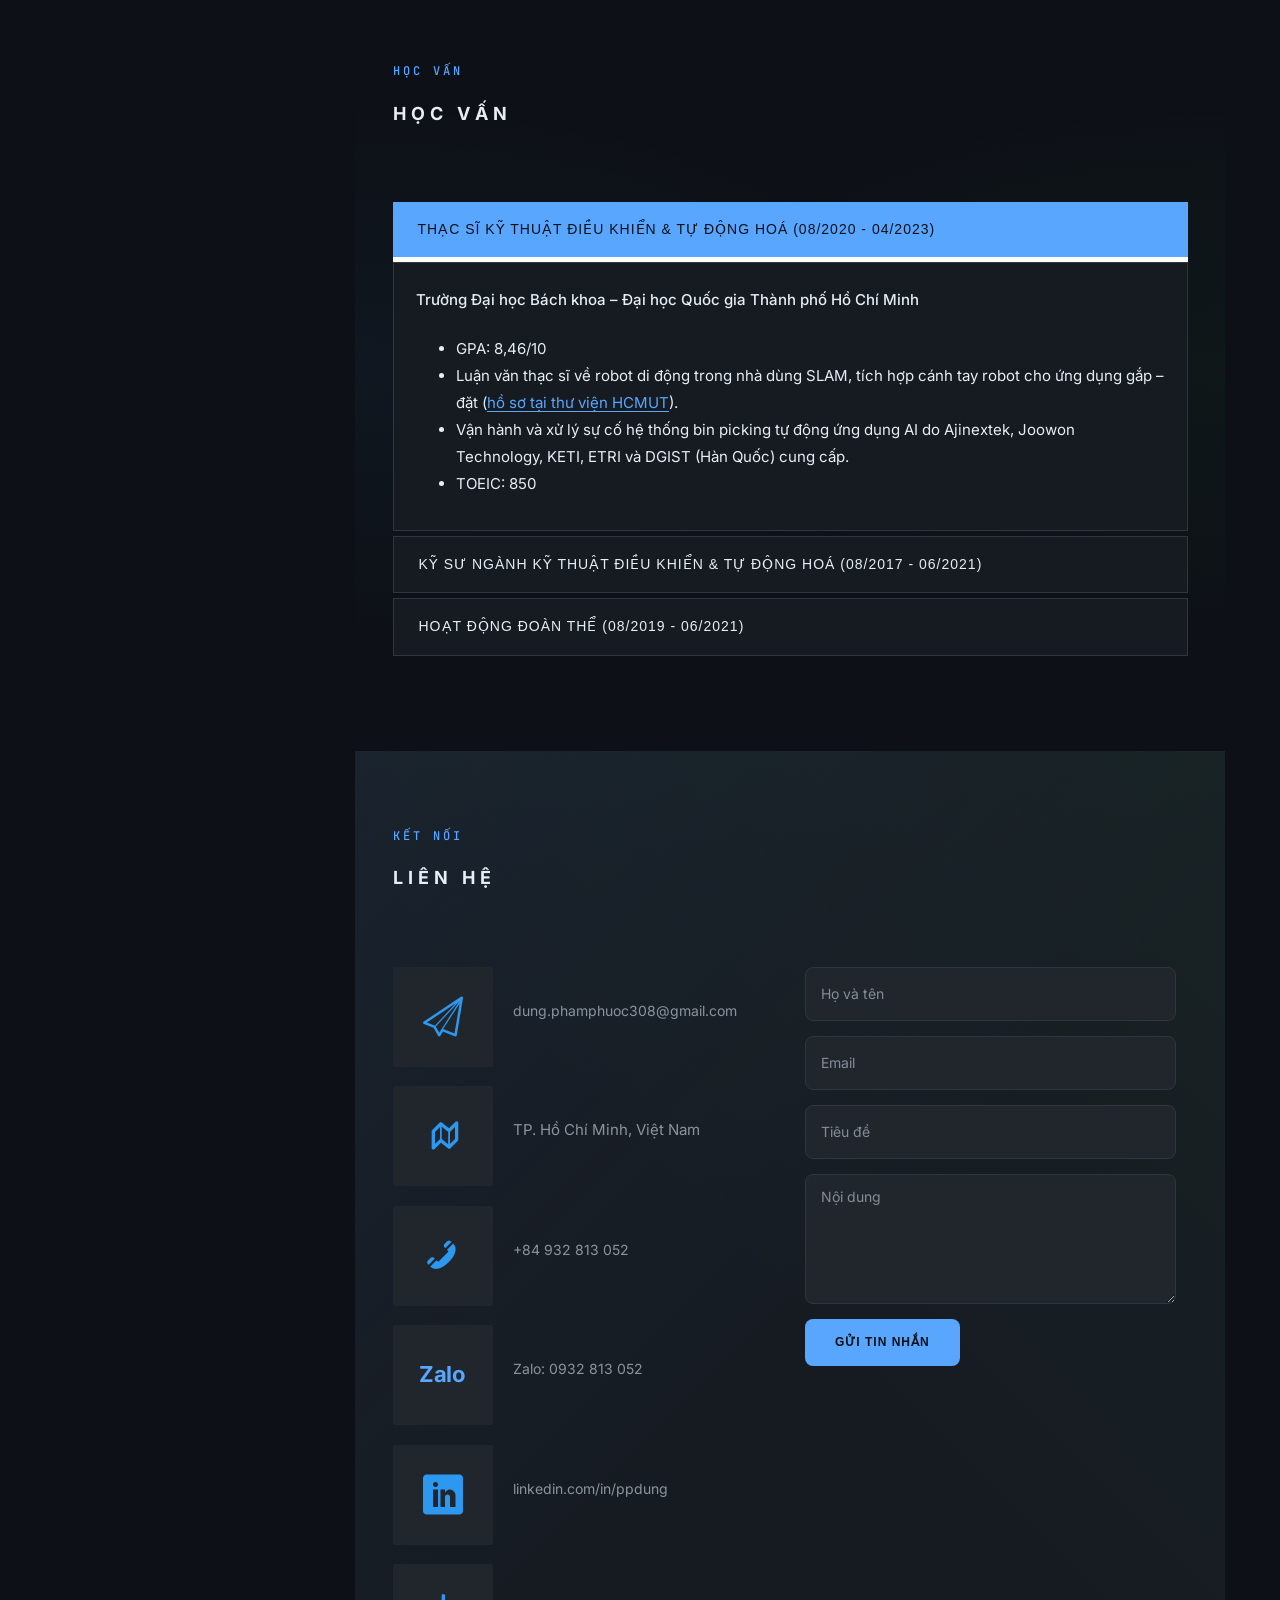
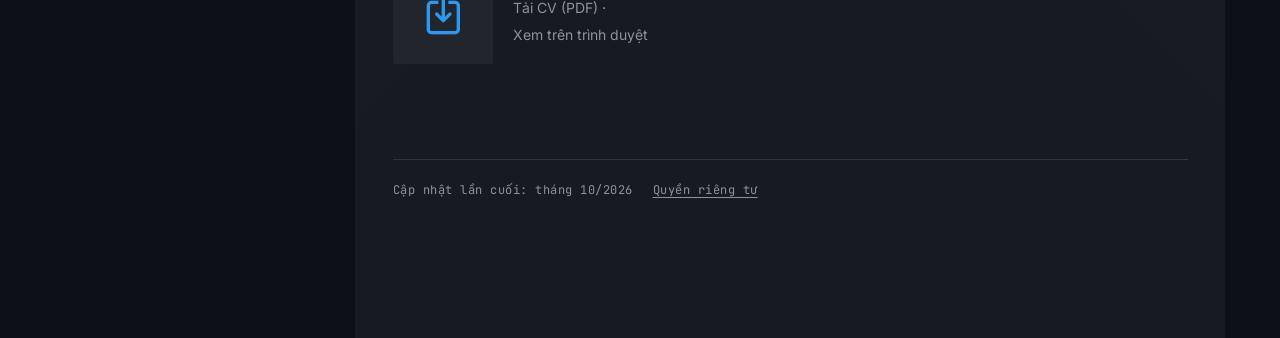
==== commit 94dd80b9: "Add Zalo as a contact method Recruiters in Vietnam commonly reach candidates on Zalo, so the Contact" ====
--- a/vi/index.html
+++ b/vi/index.html
@@ -294,7 +294,7 @@
 												<span class="hero-typed" aria-hidden="true" data-roles="Lập trình viên C++|Lập trình viên Qt/QML|Kỹ sư Robotics">Lập trình viên C++</span>
 											</span>
 										</h2>
-										<p class="print-only print-contact" hidden>TP. Hồ Chí Minh, Việt Nam &middot; <a href="mailto:dung.phamphuoc308@gmail.com">dung.phamphuoc308@gmail.com</a> &middot; <a href="tel:+84932813052">+84 932 813 052</a> &middot; <a href="https://www.linkedin.com/in/ppdung/">linkedin.com/in/ppdung</a> &middot; <a href="https://ppdung.github.io/vi/">ppdung.github.io/vi/</a></p>
+										<p class="print-only print-contact" hidden>TP. Hồ Chí Minh, Việt Nam &middot; <a href="mailto:dung.phamphuoc308@gmail.com">dung.phamphuoc308@gmail.com</a> &middot; <a href="tel:+84932813052">+84 932 813 052</a> (điện thoại/Zalo) &middot; <a href="https://www.linkedin.com/in/ppdung/">linkedin.com/in/ppdung</a> &middot; <a href="https://ppdung.github.io/vi/">ppdung.github.io/vi/</a></p>
 										<p class="hero-tagline">Hơn 5 năm làm phần mềm C++/Qt thực sự ra được sản phẩm &mdash; nay là DeepKDS thế hệ thứ hai, thuộc dòng màn hình bếp đang được dùng tại <strong>hơn 5.000 cửa hàng ở Hàn Quốc</strong> (theo SMARTCAST), và trước đó là robot tự hành.</p>
 										<p class="hero-meta">
 											<span class="hero-meta__item"><i class="icon-map" aria-hidden="true"></i> TP. Hồ Chí Minh, Việt Nam</span>
@@ -1021,6 +1021,15 @@
 								</div>
 							</div>
 
+							<div class="colorlib-feature colorlib-feature-sm contact-zalo animate-box" data-animate-effect="fadeInLeft">
+								<div class="colorlib-icon">
+									<span class="zalo-mark" aria-hidden="true">Zalo</span>
+								</div>
+								<div class="colorlib-text">
+									<p><a href="https://zalo.me/0932813052" target="_blank" rel="noopener" aria-label="Nhắn Zalo: 0932 813 052">Zalo: 0932 813 052</a></p>
+								</div>
+							</div>
+
 							<div class="colorlib-feature colorlib-feature-sm animate-box" data-animate-effect="fadeInLeft">
 								<div class="colorlib-icon">
 									<i class="icon-linkedin2" aria-hidden="true"></i>
--- a/css/style.css
+++ b/css/style.css
@@ -4554,3 +4554,29 @@
   border-color: var(--accent-primary) !important;
   color: var(--accent-primary);
 }
+
+/* Zalo contact tile: the subsetted icon font has no Zalo glyph, so the word
+   itself is the mark, centred in the same tile the other contact icons use. */
+.colorlib-contact .contact-zalo .colorlib-icon .zalo-mark {
+  display: table-cell;
+  vertical-align: middle;
+  height: 100px;
+  color: var(--accent-primary);
+  font-family: 'Inter', Arial, sans-serif;
+  font-size: 22px;
+  font-weight: 700;
+  letter-spacing: -0.02em;
+}
+
+@media screen and (max-width: 1200px) {
+  .colorlib-contact .contact-zalo .colorlib-icon .zalo-mark {
+    font-size: 18px;
+  }
+}
+
+@media screen and (max-width: 480px) {
+  .colorlib-contact .contact-zalo .colorlib-icon .zalo-mark {
+    height: 56px;
+    font-size: 14px;
+  }
+}
